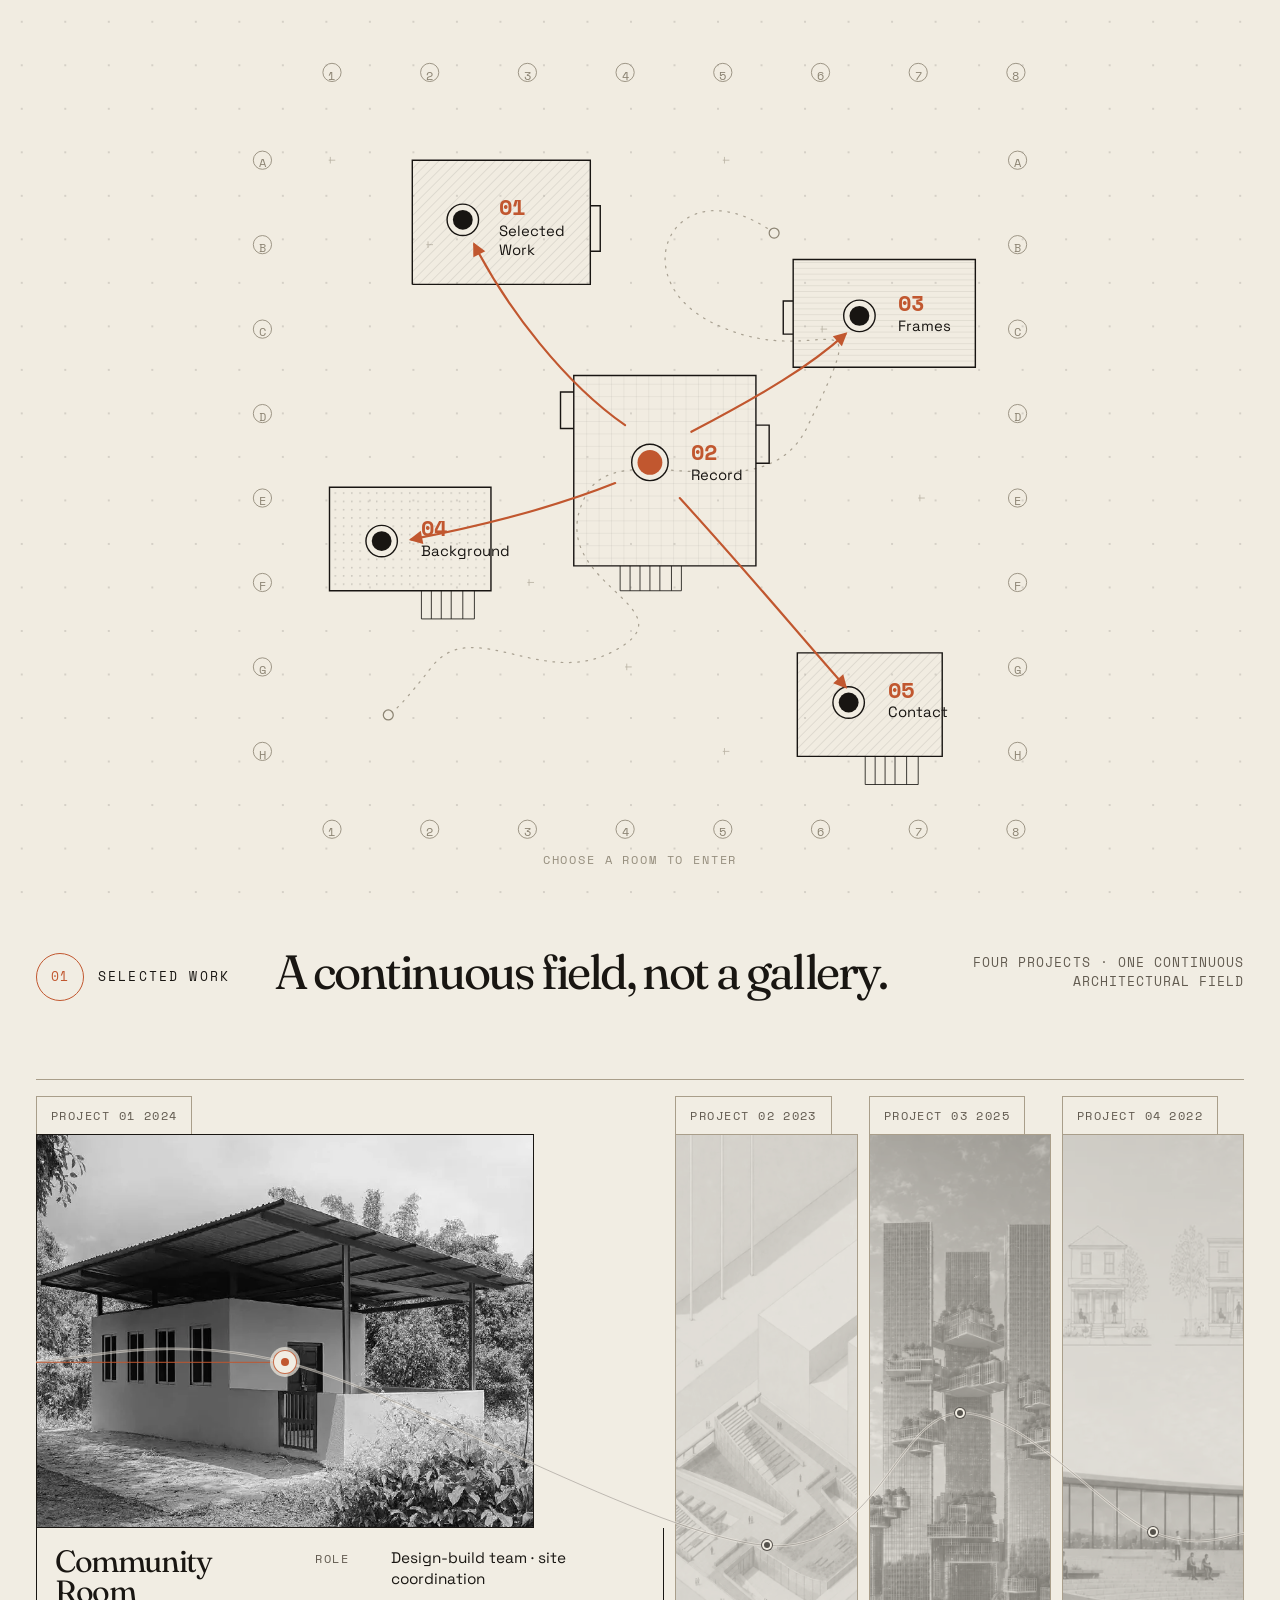
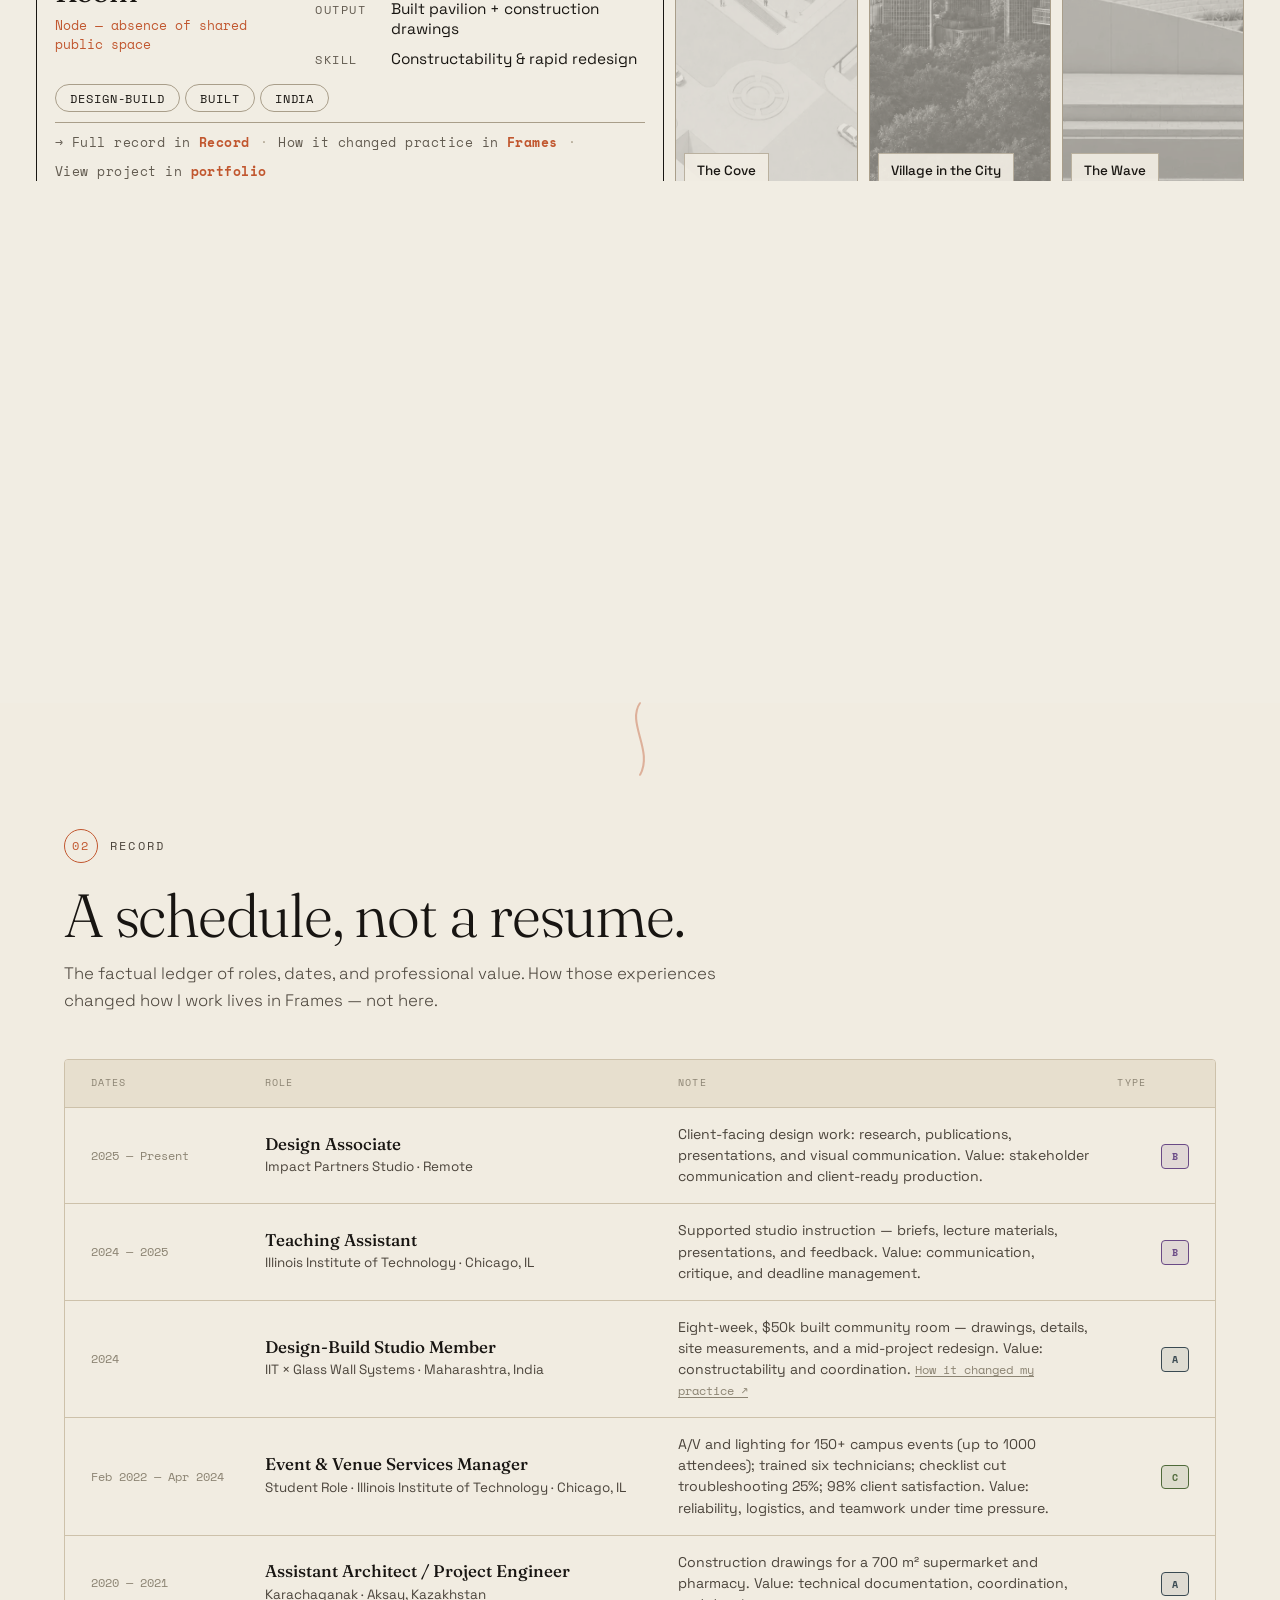
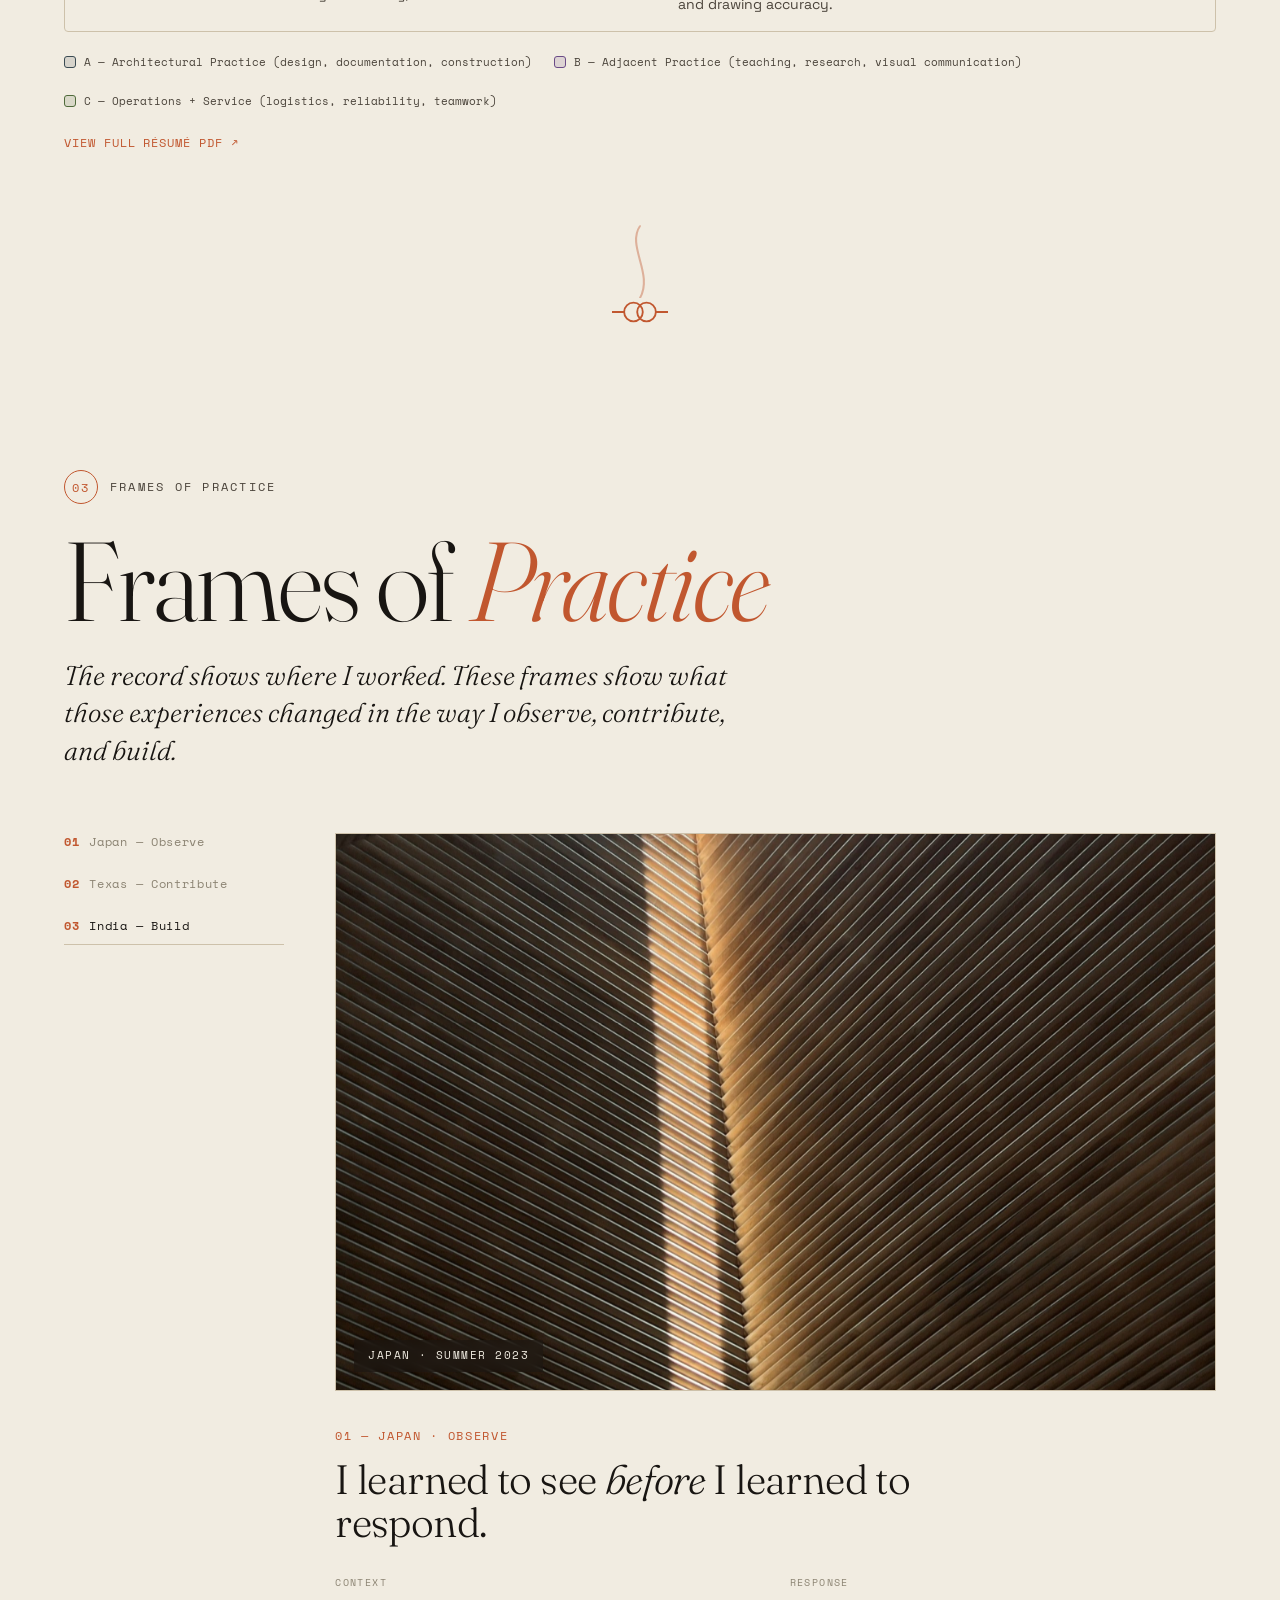
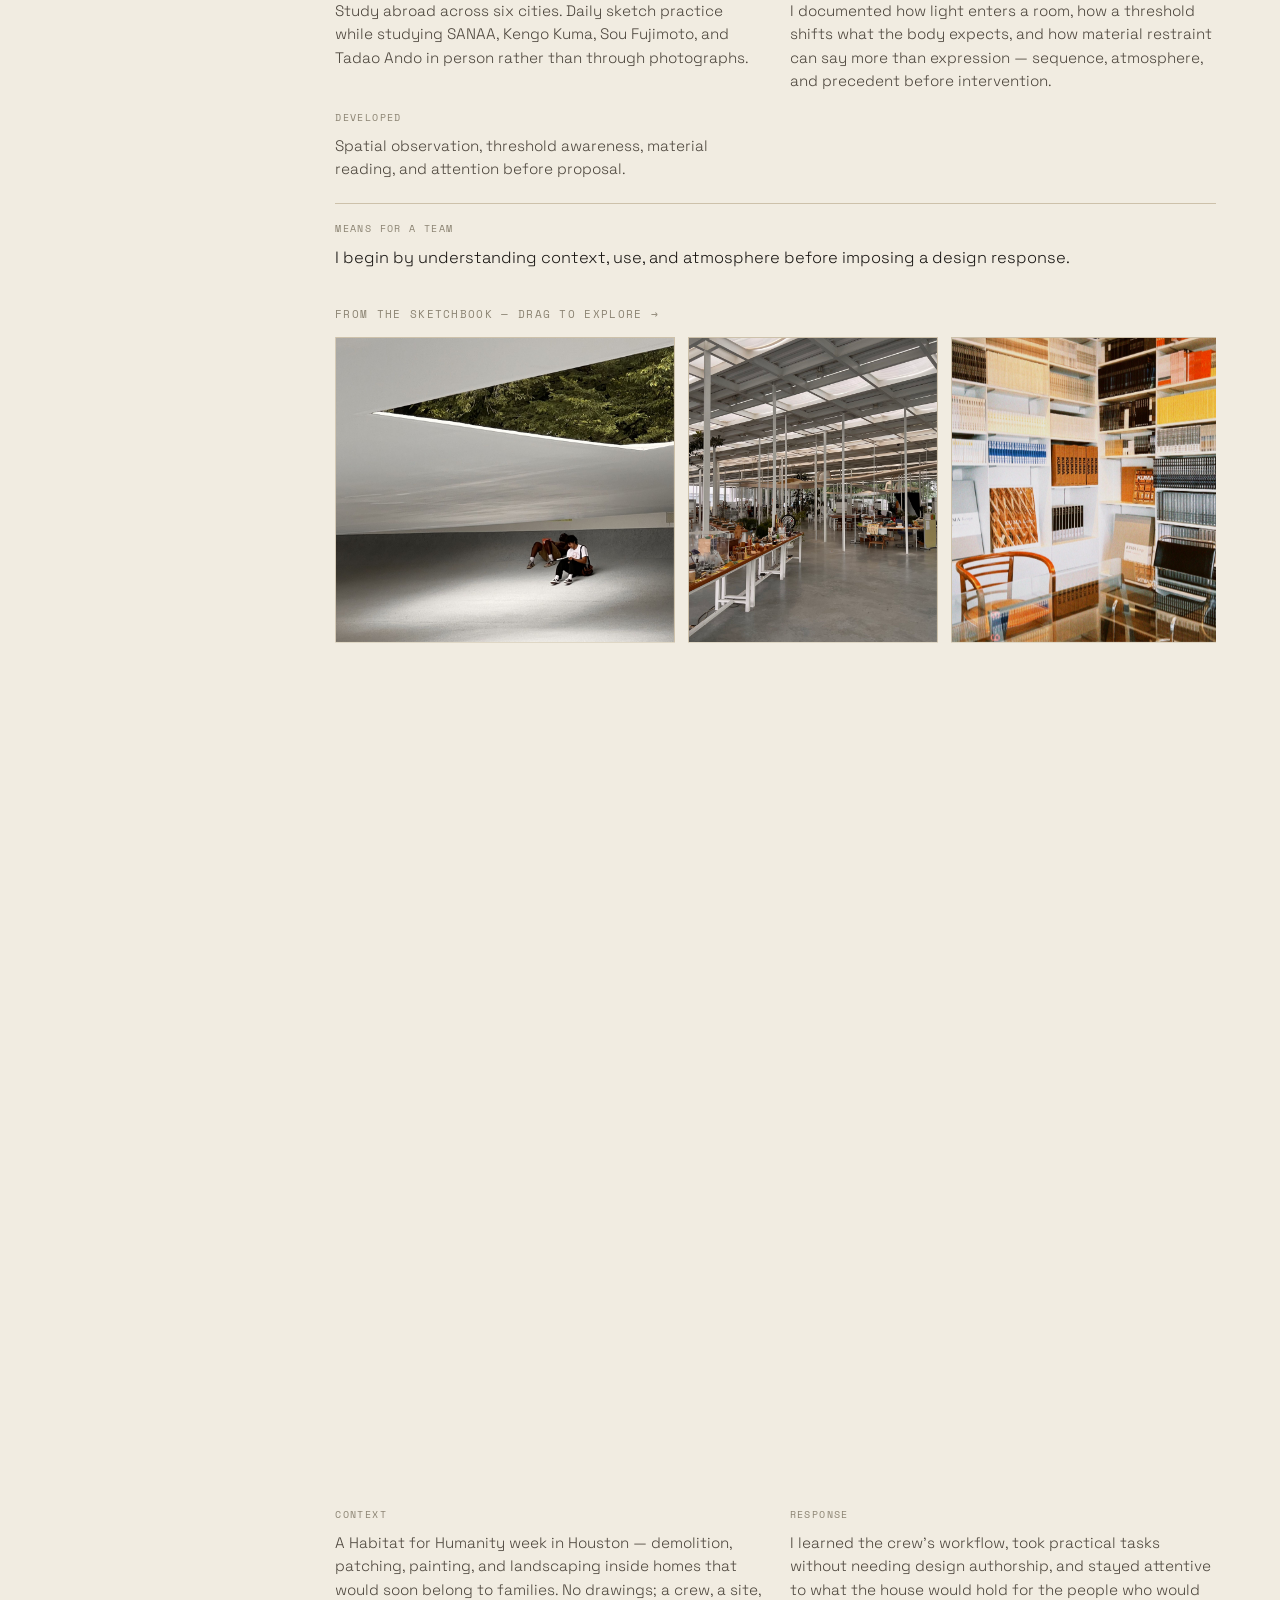
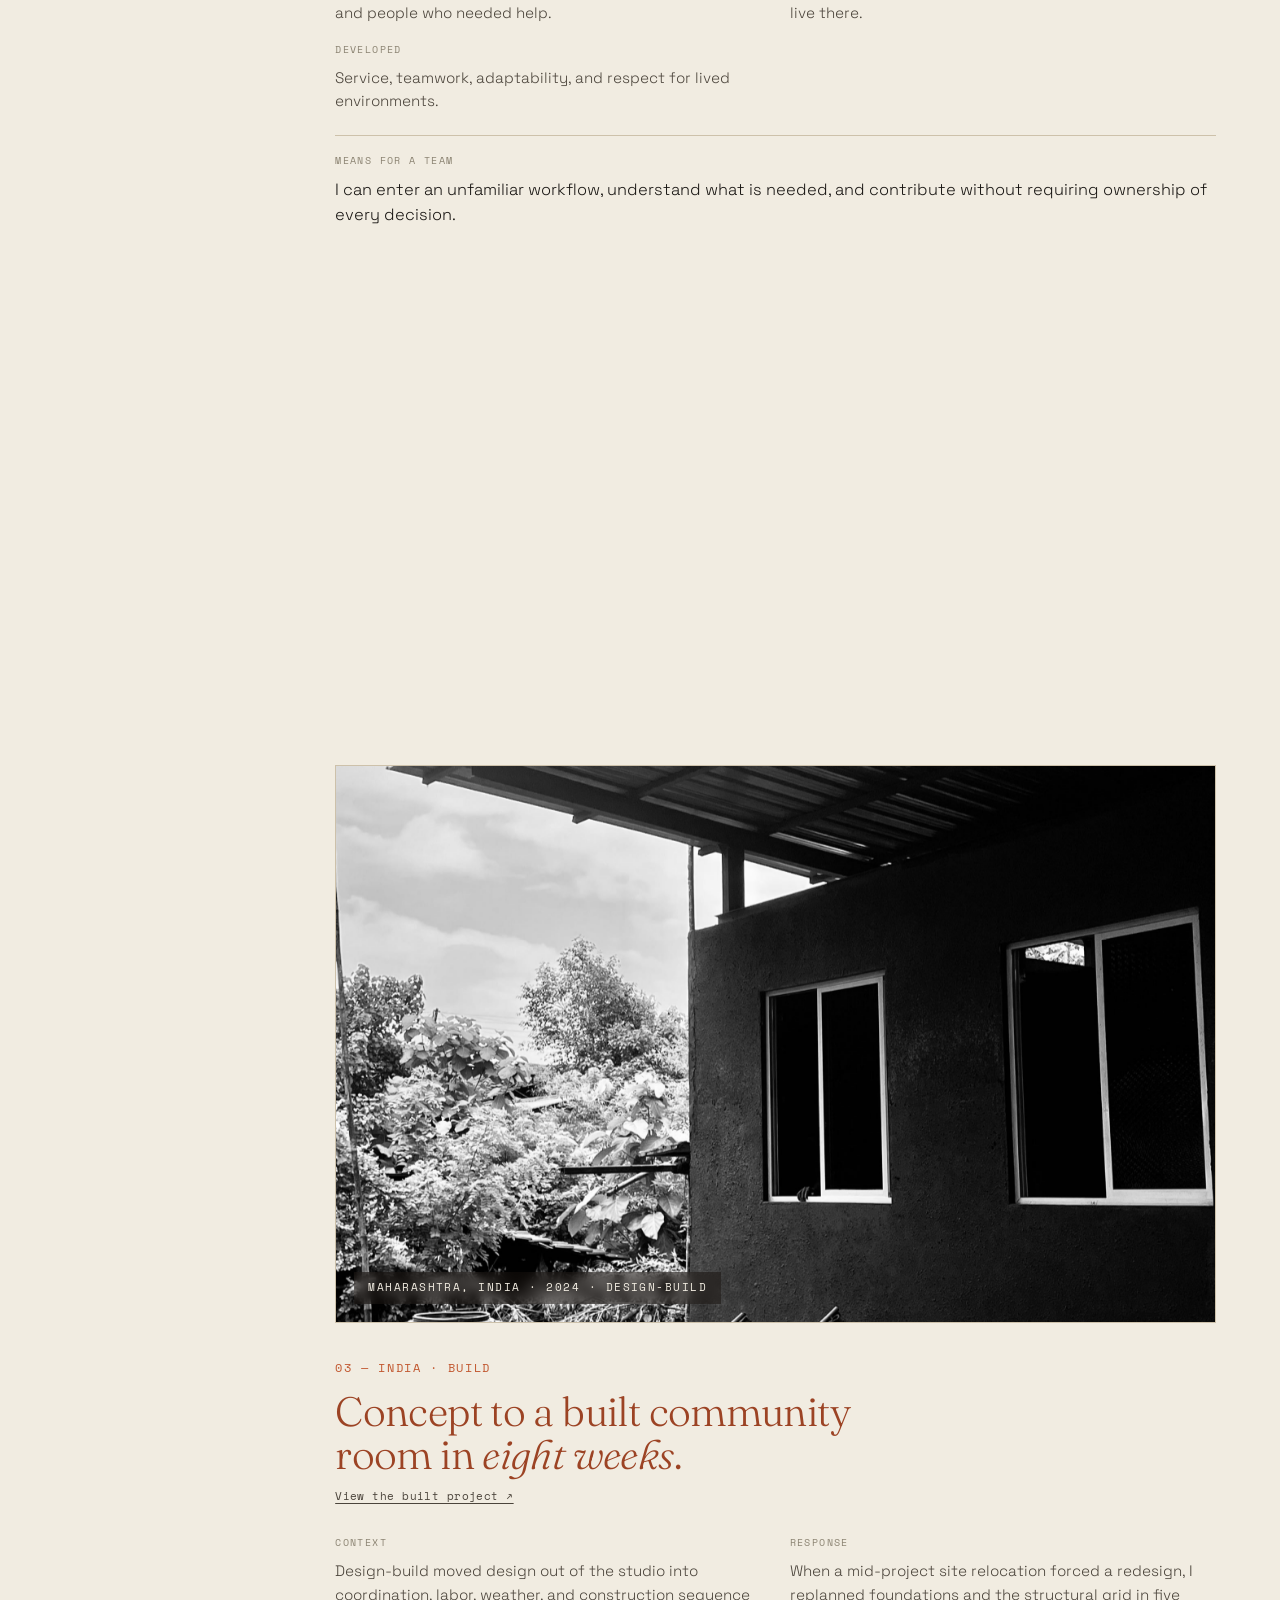
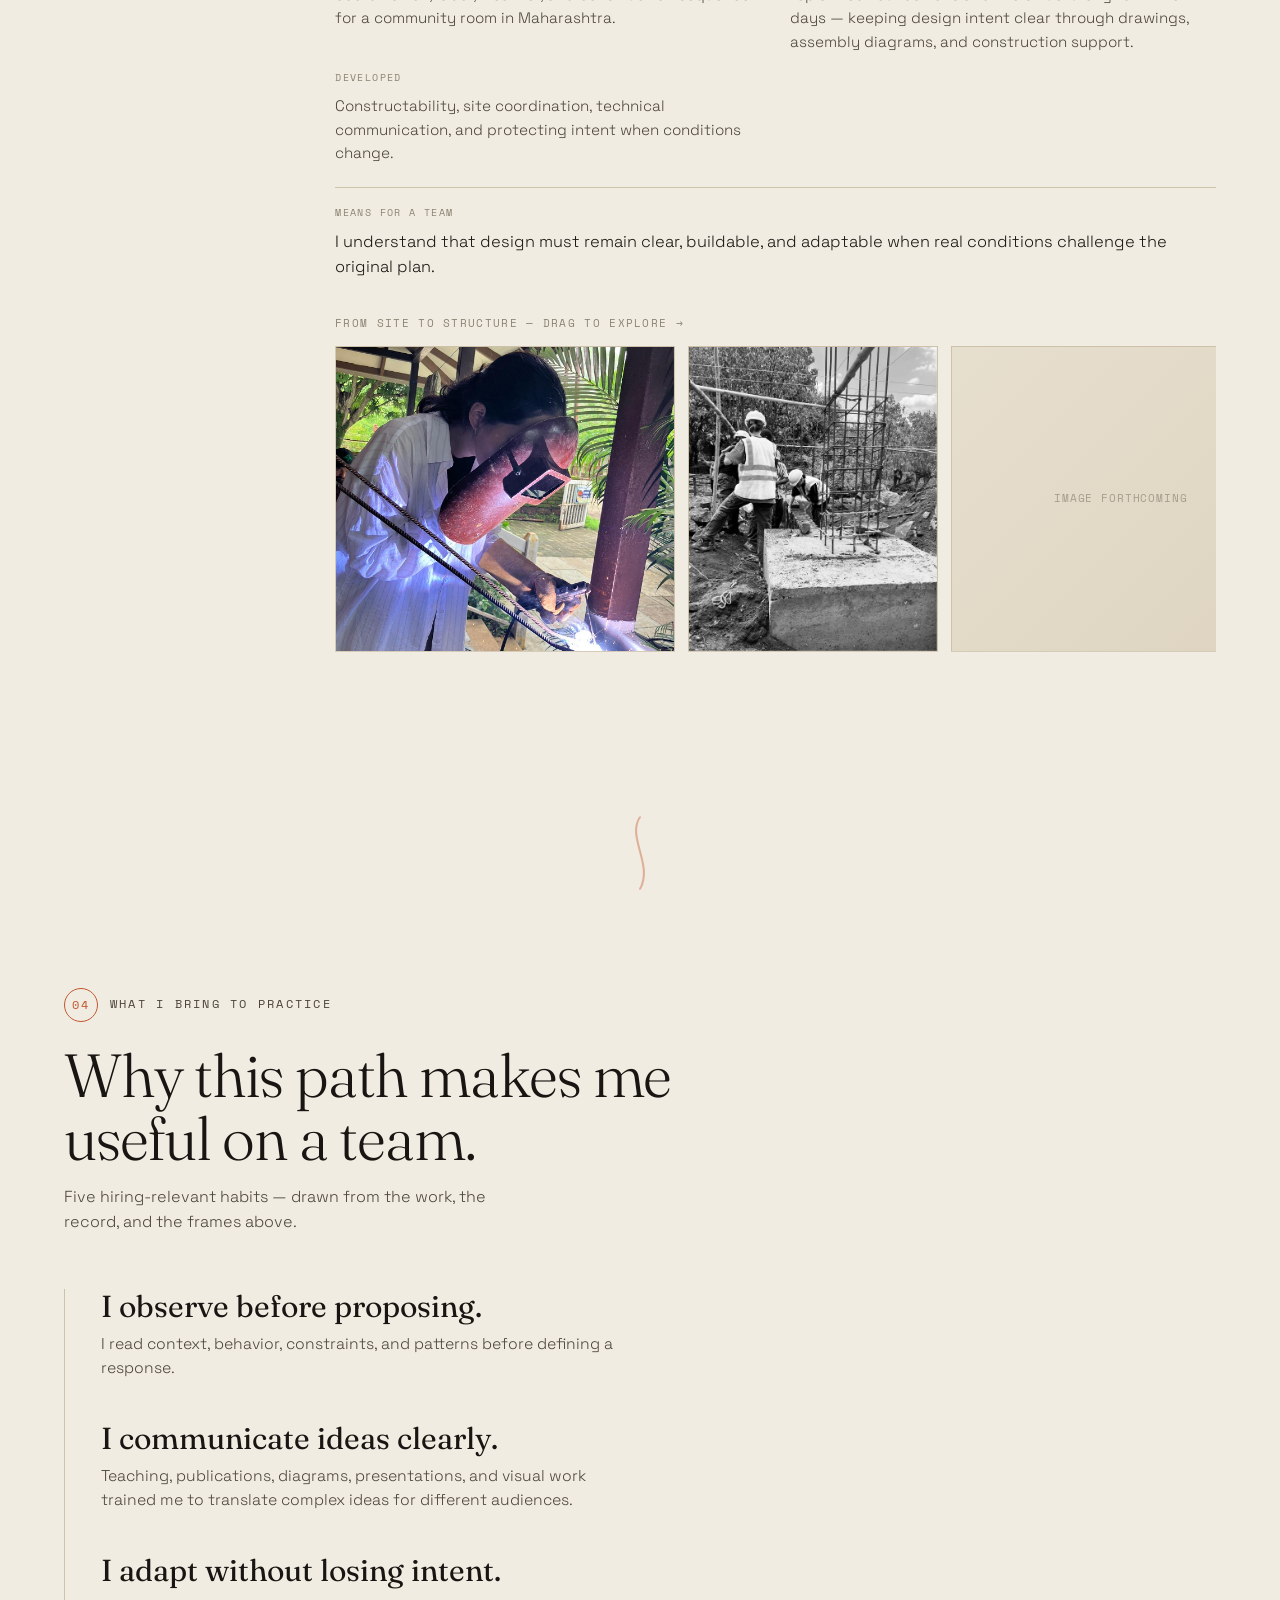
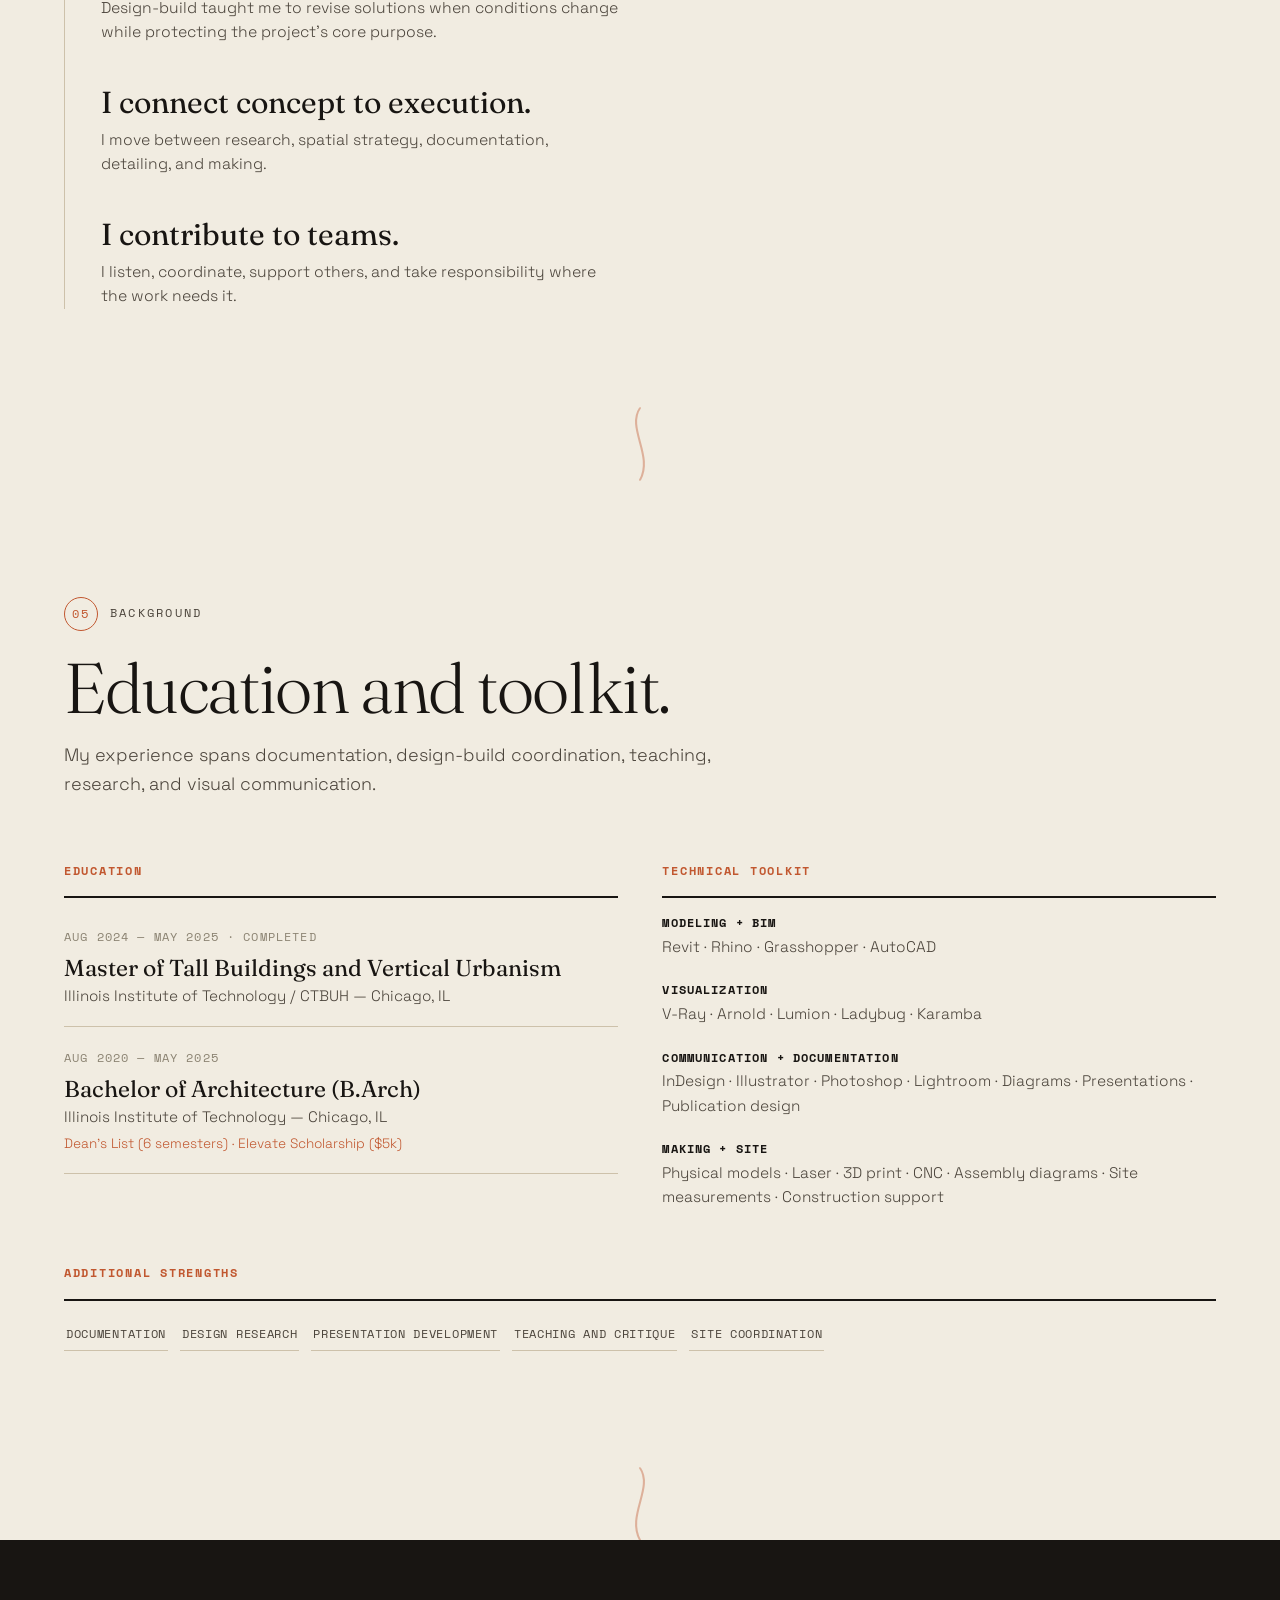
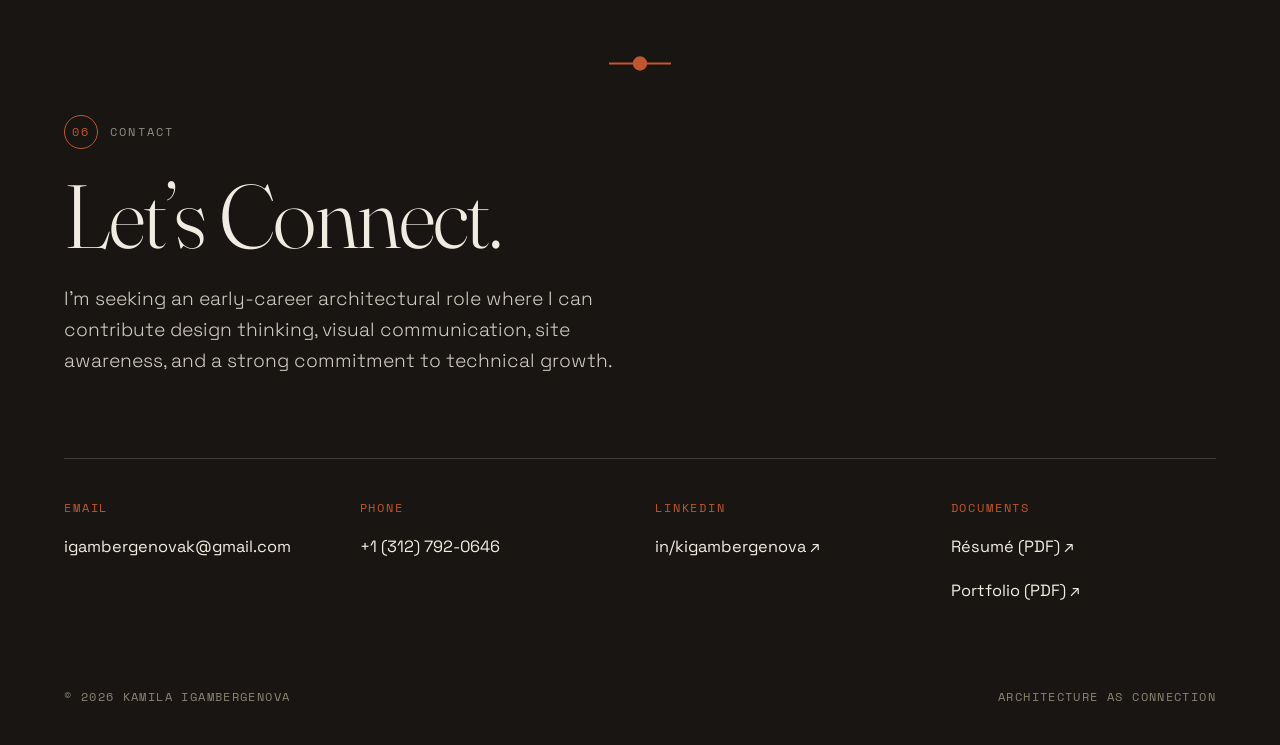
==== index.html @ c5ffc9c3 "selected works redesign" ====
<!DOCTYPE html>
<html lang="en">
<head>
  <meta charset="UTF-8" />
  <meta name="viewport" content="width=device-width, initial-scale=1.0" />
  <title>Kamila Igambergenova — Architecture as Connection</title>
  <meta name="description" content="Architectural designer Kamila Igambergenova — connecting spatial thinking with real-world experience. Seeking early-career Architectural Designer opportunities." />
  <link rel="preconnect" href="https://fonts.googleapis.com" />
  <link rel="preconnect" href="https://fonts.gstatic.com" crossorigin />
  <link href="https://fonts.googleapis.com/css2?family=Fraunces:ital,opsz,wght@0,9..144,300..900;1,9..144,300..700&family=Space+Grotesk:wght@300..700&family=Space+Mono:ital,wght@0,400;0,700;1,400&display=swap" rel="stylesheet" />
  <link rel="stylesheet" href="css/style.css?v=20260719b" />
  <link rel="stylesheet" href="css/selected-work.css?v=20260719b" />
  <noscript><style>.opener{display:none!important}body{overflow:auto!important}</style></noscript>
  <link rel="icon" href="data:image/svg+xml,%3Csvg xmlns='http://www.w3.org/2000/svg' viewBox='0 0 100 100'%3E%3Crect width='100' height='100' fill='%23f1ece1'/%3E%3Cpath d='M20 70 Q50 10 80 70' stroke='%23c1572f' stroke-width='6' fill='none' stroke-linecap='round'/%3E%3C/svg%3E" />
</head>
<body data-page="about">

  <div class="grain" aria-hidden="true"></div>

  <!-- ============================================================
       FULL-PAGE OPENER  (the key-plan navigation as the entry;
       on choosing a point of entry the grid unravels and the
       threads transfer down the page as inter-section seams)
       ============================================================ -->
  <div class="opener" id="opener" role="dialog" aria-label="Key plan — choose a room to enter">
    <div class="keyplan opener__plan" id="openerPlan">
      <svg class="keyplan__svg" viewBox="0 0 1000 1000" role="img" aria-label="Architectural key plan of five sections" preserveAspectRatio="xMidYMid meet">
        <defs>
          <pattern id="hatchDiag" width="8" height="8" patternUnits="userSpaceOnUse" patternTransform="rotate(45)"><line x1="0" y1="0" x2="0" y2="8" stroke="rgba(24,21,18,0.20)" stroke-width="1"/></pattern>
          <pattern id="hatchHoriz" width="7" height="7" patternUnits="userSpaceOnUse"><line x1="0" y1="0" x2="7" y2="0" stroke="rgba(24,21,18,0.16)" stroke-width="1"/></pattern>
          <pattern id="hatchGrid" width="15" height="15" patternUnits="userSpaceOnUse"><path d="M15 0 H0 V15" fill="none" stroke="rgba(24,21,18,0.15)" stroke-width="0.8"/></pattern>
          <pattern id="hatchDot" width="10" height="10" patternUnits="userSpaceOnUse"><circle cx="2" cy="2" r="1" fill="rgba(24,21,18,0.22)"/></pattern>
          <marker id="arrowClay" viewBox="0 0 12 12" refX="9" refY="6" markerWidth="7.5" markerHeight="7.5" orient="auto"><path d="M1,1 L11,6 L1,11 z" fill="#c1572f"/></marker>
        </defs>

        <!-- grid titleblock: columns 1–8, rows A–H -->
        <g class="plan-ref">
          <g class="plan-ref__col"><circle cx="128" cy="44" r="11"/><text x="128" y="49">1</text><circle cx="246" cy="44" r="11"/><text x="246" y="49">2</text><circle cx="364" cy="44" r="11"/><text x="364" y="49">3</text><circle cx="482" cy="44" r="11"/><text x="482" y="49">4</text><circle cx="600" cy="44" r="11"/><text x="600" y="49">5</text><circle cx="718" cy="44" r="11"/><text x="718" y="49">6</text><circle cx="836" cy="44" r="11"/><text x="836" y="49">7</text><circle cx="954" cy="44" r="11"/><text x="954" y="49">8</text></g>
          <g class="plan-ref__col"><circle cx="128" cy="958" r="11"/><text x="128" y="963">1</text><circle cx="246" cy="958" r="11"/><text x="246" y="963">2</text><circle cx="364" cy="958" r="11"/><text x="364" y="963">3</text><circle cx="482" cy="958" r="11"/><text x="482" y="963">4</text><circle cx="600" cy="958" r="11"/><text x="600" y="963">5</text><circle cx="718" cy="958" r="11"/><text x="718" y="963">6</text><circle cx="836" cy="958" r="11"/><text x="836" y="963">7</text><circle cx="954" cy="958" r="11"/><text x="954" y="963">8</text></g>
          <g class="plan-ref__row"><circle cx="44" cy="150" r="11"/><text x="44" y="155">A</text><circle cx="44" cy="252" r="11"/><text x="44" y="257">B</text><circle cx="44" cy="354" r="11"/><text x="44" y="359">C</text><circle cx="44" cy="456" r="11"/><text x="44" y="461">D</text><circle cx="44" cy="558" r="11"/><text x="44" y="563">E</text><circle cx="44" cy="660" r="11"/><text x="44" y="665">F</text><circle cx="44" cy="762" r="11"/><text x="44" y="767">G</text><circle cx="44" cy="864" r="11"/><text x="44" y="869">H</text></g>
          <g class="plan-ref__row"><circle cx="956" cy="150" r="11"/><text x="956" y="155">A</text><circle cx="956" cy="252" r="11"/><text x="956" y="257">B</text><circle cx="956" cy="354" r="11"/><text x="956" y="359">C</text><circle cx="956" cy="456" r="11"/><text x="956" y="461">D</text><circle cx="956" cy="558" r="11"/><text x="956" y="563">E</text><circle cx="956" cy="660" r="11"/><text x="956" y="665">F</text><circle cx="956" cy="762" r="11"/><text x="956" y="767">G</text><circle cx="956" cy="864" r="11"/><text x="956" y="869">H</text></g>
          <g class="plan-tick"><path d="M124,150 h8 M126,146 v8 M242,252 h8 M244,248 v8 M600,150 h8 M602,146 v8 M718,354 h8 M720,350 v8 M364,660 h8 M366,656 v8 M482,762 h8 M484,758 v8 M836,558 h8 M838,554 v8 M600,864 h8 M602,860 v8"/></g>
        </g>

        <!-- loose thread wandering across the plan, with two free ends -->
        <path class="opener__loose" d="M662,238 C540,150 470,300 600,352 C720,404 786,300 704,468 C650,590 470,470 432,560 C384,662 566,690 470,742 C384,790 300,700 250,760 C214,806 205,814 196,820"/>
        <circle class="loose-end" cx="662" cy="238" r="6"/>
        <circle class="loose-end" cx="196" cy="820" r="6"/>

        <!-- ROOM 01 — Selected Work -->
        <g class="knode room" data-section="selected-work" tabindex="0" role="link" aria-label="Enter at Selected Work">
          <rect x="225" y="150" width="215" height="150" fill="url(#hatchDiag)"/>
          <path class="plan-wall" d="M225,300 V150 H440 V300 H225 M440,205 h12 v55 h-12"/>
          <circle class="node-hit" cx="286" cy="222" r="34" fill="transparent"/>
          <circle class="node-ring" cx="286" cy="222" r="19"/>
          <circle class="node-dot" cx="286" cy="222" r="12"/>
          <text class="plan-num" x="330" y="216">01</text>
          <text class="plan-label" x="330" y="242">Selected</text>
          <text class="plan-label" x="330" y="264">Work</text>
        </g>

        <!-- ROOM 02 — Record (centre / focal) -->
        <g class="knode room room--focus" data-section="record" tabindex="0" role="link" aria-label="Enter at Record">
          <rect x="420" y="410" width="220" height="230" fill="url(#hatchGrid)"/>
          <path class="plan-wall" d="M420,410 h220 v230 h-220 z M420,430 h-16 v44 h16 M640,470 h16 v46 h-16"/>
          <g class="plan-stair"><path d="M476,640 v30 h74 v-30 M488,640 v30 M500,640 v30 M512,640 v30 M524,640 v30 M538,640 v30"/></g>
          <circle class="node-hit" cx="512" cy="515" r="40" fill="transparent"/>
          <circle class="node-ring" cx="512" cy="515" r="22"/>
          <circle class="node-dot node-dot--focus" cx="512" cy="515" r="15"/>
          <text class="plan-num" x="562" y="512">02</text>
          <text class="plan-label" x="562" y="536">Record</text>
        </g>

        <!-- ROOM 03 — Frames of Practice -->
        <g class="knode room" data-section="frames-of-practice" tabindex="0" role="link" aria-label="Enter at Frames of Practice">
          <rect x="685" y="270" width="220" height="130" fill="url(#hatchHoriz)"/>
          <path class="plan-wall" d="M685,270 h220 v130 h-220 z M685,320 h-12 v40 h12"/>
          <circle class="node-hit" cx="765" cy="338" r="34" fill="transparent"/>
          <circle class="node-ring" cx="765" cy="338" r="19"/>
          <circle class="node-dot" cx="765" cy="338" r="12"/>
          <text class="plan-num" x="812" y="332">03</text>
          <text class="plan-label" x="812" y="356">Frames</text>
        </g>

        <!-- ROOM 04 — Background -->
        <g class="knode room" data-section="background" tabindex="0" role="link" aria-label="Enter at Background">
          <rect x="125" y="545" width="195" height="125" fill="url(#hatchDot)"/>
          <path class="plan-wall" d="M125,545 h195 v125 h-195 z"/>
          <g class="plan-stair"><path d="M236,670 v34 h64 v-34 M248,670 v34 M260,670 v34 M272,670 v34 M286,670 v34"/></g>
          <circle class="node-hit" cx="188" cy="610" r="34" fill="transparent"/>
          <circle class="node-ring" cx="188" cy="610" r="19"/>
          <circle class="node-dot" cx="188" cy="610" r="12"/>
          <text class="plan-num" x="236" y="604">04</text>
          <text class="plan-label" x="236" y="628">Background</text>
        </g>

        <!-- ROOM 05 — Contact -->
        <g class="knode room" data-section="contact" tabindex="0" role="link" aria-label="Enter at Contact">
          <rect x="690" y="745" width="175" height="125" fill="url(#hatchDiag)"/>
          <path class="plan-wall" d="M690,745 h175 v125 h-175 z"/>
          <g class="plan-stair"><path d="M772,870 v34 h64 v-34 M784,870 v34 M796,870 v34 M808,870 v34 M822,870 v34"/></g>
          <circle class="node-hit" cx="752" cy="805" r="34" fill="transparent"/>
          <circle class="node-ring" cx="752" cy="805" r="19"/>
          <circle class="node-dot" cx="752" cy="805" r="12"/>
          <text class="plan-num" x="800" y="799">05</text>
          <text class="plan-label" x="800" y="823">Contact</text>
        </g>

        <!-- orange threads: from Record out to each room -->
        <path class="connector conn-work"       pathLength="1" fill="none" stroke-width="2.6" marker-end="url(#arrowClay)" d="M482,470 C410,420 340,330 300,252"/>
        <path class="connector conn-practice"   pathLength="1" fill="none" stroke-width="2.6" marker-end="url(#arrowClay)" d="M562,478 C650,432 706,398 748,360"/>
        <path class="connector conn-background"  pathLength="1" fill="none" stroke-width="2.6" marker-end="url(#arrowClay)" d="M470,540 C380,576 286,596 224,608"/>
        <path class="connector conn-contact"     pathLength="1" fill="none" stroke-width="2.6" marker-end="url(#arrowClay)" d="M548,558 C632,650 700,732 748,786"/>
      </svg>
    </div>
    <p class="opener__cue" id="openerCue" aria-hidden="true">Choose a room to enter</p>
    <div class="opener__fill" id="openerFill" aria-hidden="true"></div>
  </div>

  <!-- NAV -->
  <header class="nav" id="nav">
    <a class="nav__brand" href="index.html">
      <span class="nav__mono">KI</span>
      <span class="nav__name">Kamila Igambergenova</span>
    </a>
    <nav class="nav__links" aria-label="Primary">
      <a href="#selected-work">Selected Work</a>
      <a href="#record">Record</a>
      <a href="#frames-of-practice">Frames of Practice</a>
      <a href="#background">Background</a>
      <a href="#contact">Contact</a>
      <a href="assets/Resume_Kamila_Igambergenova.pdf" target="_blank" rel="noopener" class="nav__cv">Résumé ↗</a>
    </nav>
    <button class="nav__menu" id="navMenu" aria-label="Open menu"><span></span><span></span></button>
  </header>
  <div class="scroll-thread"><span id="scrollThread"></span></div>

  <a class="page-portfolio" href="work.html">Full portfolio ↗</a>

  <!-- ============================================================
       01 — HERO  (key-plan entry nav; unravels to a corner marker)
       ============================================================ -->
  <header class="hero" id="top">
    <div class="hero__intro">
      <p class="hero__eyebrow">Kamila Igambergenova · Architectural Designer</p>
      <h1 class="hero__title">
        <span class="line">Architectural designer connecting</span>
        <span class="line">spatial thinking with <span class="accent">real-world experience</span><svg class="knot knot--title" viewBox="0 0 60 30" aria-hidden="true"><circle cx="23" cy="15" r="10"/><circle cx="37" cy="15" r="10"/><line x1="0" y1="15" x2="13" y2="15"/><line x1="47" y1="15" x2="60" y2="15"/></svg></span>
      </h1>
      <div class="hero__rule"></div>
      <p class="hero__lede">
        My work is shaped by architectural design, design-build construction, research, teaching, documentation, and visual communication. Across these settings, I learned to observe carefully, communicate clearly, and adapt design ideas to people, constraints, and real conditions.
      </p>
      <p class="hero__seeking">Seeking early-career Architectural Designer and Junior Designer opportunities.</p>
      <div class="hero__ctas">
        <a class="hero__enter" href="#selected-work"><span class="cross">+</span> View Selected Work</a>
        <a class="hero__enter hero__enter--ghost" href="assets/Resume_Kamila_Igambergenova.pdf" target="_blank" rel="noopener">Résumé PDF ↗</a>
      </div>
    </div>

    <div class="hero__foot">
      <span class="hero__scrollcue">Scroll to explore ↓</span>
      <span>Chicago · 41.88° N, 87.63° W</span>
    </div>
  </header>

  <!-- docked key-plan: the thread's corner marker / persistent nav -->
  <nav class="kp-dock" id="kpDock" aria-label="Section map">
    <svg class="kp-dock__svg" viewBox="0 0 200 170" role="img" aria-label="Section map">
      <path class="connector" pathLength="1" stroke-width="2.4" d="M52,46 C52,68 80,72 94,82"/>
      <path class="connector" pathLength="1" stroke-width="1" d="M160,44 C160,64 120,74 106,82"/>
      <path class="connector" pathLength="1" stroke-width="1.4" d="M46,128 C46,108 80,100 94,90"/>
      <path class="connector" pathLength="1" stroke-width="1.4" d="M158,128 C158,108 120,100 106,90"/>
      <g class="kp-node" data-section="selected-work"><path class="kp-tangle" d="M46,38 c4,-5 10,5 6,8 c-4,3 -8,-1 -6,-4" pathLength="1"/><circle class="kp-dot" cx="52" cy="42" r="4.5"/><text class="kp-name" x="52" y="28" text-anchor="middle">Work</text></g>
      <g class="kp-node" data-section="record"><path class="kp-tangle" d="M154,36 c4,-5 10,5 6,8 c-4,3 -8,-1 -6,-4" pathLength="1"/><circle class="kp-dot" cx="160" cy="40" r="4"/><text class="kp-name" x="160" y="26" text-anchor="middle">Record</text></g>
      <g class="kp-node kp-node--main" data-section="frames-of-practice"><path class="kp-tangle" d="M92,82 c6,-7 16,7 8,12 c-6,4 -12,-2 -8,-6" pathLength="1"/><circle class="kp-dot" cx="100" cy="86" r="7"/><text class="kp-name" x="100" y="108" text-anchor="middle">Frames</text></g>
      <g class="kp-node" data-section="background"><path class="kp-tangle" d="M40,128 c4,-5 10,5 6,8 c-4,3 -8,-1 -6,-4" pathLength="1"/><circle class="kp-dot" cx="46" cy="132" r="4"/><text class="kp-name" x="46" y="152" text-anchor="middle">Background</text></g>
      <g class="kp-node" data-section="contact"><path class="kp-tangle" d="M152,128 c4,-5 10,5 6,8 c-4,3 -8,-1 -6,-4" pathLength="1"/><circle class="kp-dot" cx="158" cy="132" r="4"/><text class="kp-name" x="158" y="152" text-anchor="middle">Contact</text></g>
    </svg>
    <span class="kp-dock__tag">Key plan</span>
  </nav>

  <!-- ============================================================
       02 — SELECTED WORK  (continuous field)
       ============================================================ -->
  <section class="work-story" id="selected-work">
    <div class="story-stage">
      <header class="story-header page-shell">
        <div class="section-marker">
          <span class="section-marker__number">01</span>
          <span>Selected work</span>
        </div>
        <div class="story-heading">
          <h2>A continuous field, not a gallery.</h2>
          <p>Four projects · one continuous architectural field</p>
        </div>
      </header>

      <div class="field-shell page-shell">
        <nav class="mobile-stations" id="mobile-stations" aria-label="Select a project"></nav>

        <div class="project-field" id="project-field">
          <svg
            class="thread-drawing"
            id="thread-drawing"
            preserveAspectRatio="none"
            aria-hidden="true"
          >
            <path class="thread-halo" id="thread-halo"></path>
            <path class="thread-line" id="thread-line"></path>
            <path class="thread-active" id="thread-active"></path>
          </svg>
        </div>
      </div>
    </div>
  </section>

  <div class="seam" aria-hidden="true"><svg class="seam__svg" viewBox="0 0 40 100" preserveAspectRatio="none"><path class="seam__path" d="M20,0 C7,28 33,66 20,100" pathLength="1"/></svg></div>

  <!-- ============================================================
       03 — RECORD  (factual professional ledger — schedule layout)
       ============================================================ -->
  <section class="record" id="record">
    <div class="record__head reveal">
      <p class="record__kicker"><span>02</span> Record</p>
      <h2 class="record__title">A schedule, not a resume.</h2>
      <p class="record__lede">The factual ledger of roles, dates, and professional value. How those experiences changed how I work lives in Frames — not here.</p>
    </div>

    <div class="schedule reveal">
      <div class="sched-head" aria-hidden="true"><span>Dates</span><span>Role</span><span>Note</span><span>Type</span></div>

      <div class="sched-row">
        <div class="sched-row__dates">2025 — Present</div>
        <div class="sched-row__role"><b>Design Associate</b><span>Impact Partners Studio · Remote</span></div>
        <div class="sched-row__note">Client-facing design work: research, publications, presentations, and visual communication. Value: stakeholder communication and client-ready production.</div>
        <div class="sched-row__type"><span class="rtag rtag--b">B</span></div>
      </div>

      <div class="sched-row">
        <div class="sched-row__dates">2024 — 2025</div>
        <div class="sched-row__role"><b>Teaching Assistant</b><span>Illinois Institute of Technology · Chicago, IL</span></div>
        <div class="sched-row__note">Supported studio instruction — briefs, lecture materials, presentations, and feedback. Value: communication, critique, and deadline management.</div>
        <div class="sched-row__type"><span class="rtag rtag--b">B</span></div>
      </div>

      <div class="sched-row" id="record-india">
        <div class="sched-row__dates">2024</div>
        <div class="sched-row__role"><b>Design-Build Studio Member</b><span>IIT × Glass Wall Systems · Maharashtra, India</span></div>
        <div class="sched-row__note">Eight-week, $50k built community room — drawings, details, site measurements, and a mid-project redesign. Value: constructability and coordination. <a class="sched-xref" href="#frame-india">How it changed my practice ↗</a></div>
        <div class="sched-row__type"><span class="rtag rtag--a">A</span></div>
      </div>

      <div class="sched-row">
        <div class="sched-row__dates">Feb 2022 — Apr 2024</div>
        <div class="sched-row__role"><b>Event &amp; Venue Services Manager</b><span>Student Role · Illinois Institute of Technology · Chicago, IL</span></div>
        <div class="sched-row__note">A/V and lighting for 150+ campus events (up to 1000 attendees); trained six technicians; checklist cut troubleshooting 25%; 98% client satisfaction. Value: reliability, logistics, and teamwork under time pressure.</div>
        <div class="sched-row__type"><span class="rtag rtag--c">C</span></div>
      </div>

      <div class="sched-row">
        <div class="sched-row__dates">2020 — 2021</div>
        <div class="sched-row__role"><b>Assistant Architect / Project Engineer</b><span>Karachaganak · Aksay, Kazakhstan</span></div>
        <div class="sched-row__note">Construction drawings for a 700 m² supermarket and pharmacy. Value: technical documentation, coordination, and drawing accuracy.</div>
        <div class="sched-row__type"><span class="rtag rtag--a">A</span></div>
      </div>
    </div>

    <div class="legend reveal">
      <span><span class="legend__sw legend__sw--a"></span>A — Architectural Practice (design, documentation, construction)</span>
      <span><span class="legend__sw legend__sw--b"></span>B — Adjacent Practice (teaching, research, visual communication)</span>
      <span><span class="legend__sw legend__sw--c"></span>C — Operations + Service (logistics, reliability, teamwork)</span>
    </div>
    <p class="record__resume-wrap reveal">
      <a class="record__resume" href="assets/Resume_Kamila_Igambergenova.pdf" target="_blank" rel="noopener">View Full Résumé PDF ↗</a>
    </p>
  </section>

  <div class="seam" aria-hidden="true"><svg class="seam__svg" viewBox="0 0 40 100" preserveAspectRatio="none"><path class="seam__path" d="M20,0 C7,28 33,66 20,100" pathLength="1"/></svg></div>

  <!-- ============================================================
       04 — FRAMES OF PRACTICE
       ============================================================ -->
  <section class="frames" id="frames-of-practice" aria-labelledby="frames-title">
    <svg class="knot knot--section" viewBox="0 0 60 30" aria-hidden="true"><circle cx="23" cy="15" r="10"/><circle cx="37" cy="15" r="10"/><line x1="0" y1="15" x2="13" y2="15"/><line x1="47" y1="15" x2="60" y2="15"/></svg>
    <div class="frames__intro reveal">
      <p class="frames__kicker"><span>03</span> Frames of Practice</p>
      <h2 class="frames__title" id="frames-title">Frames of <em>Practice</em></h2>
      <p class="frames__transition">The record shows where I worked. These frames show what those experiences changed in the way I observe, contribute, and build.</p>
    </div>

    <div class="frames__stage">
      <nav class="frames-index" aria-label="Chapter index">
        <a class="frames-index__item is-active" href="#frame-japan" data-target="frame-japan"><span>01</span> Japan — Observe</a>
        <a class="frames-index__item" href="#frame-texas" data-target="frame-texas"><span>02</span> Texas — Contribute</a>
        <a class="frames-index__item" href="#frame-india" data-target="frame-india"><span>03</span> India — Build</a>
      </nav>

      <div class="scenes">

        <article class="scene" id="frame-japan" data-chapter="01" aria-labelledby="frame-japan-h">
          <figure class="scene__hero frame-img frame-img--hero" data-file="futureassets/japan-hero.jpg">
            <div class="frame-img__scale"><img class="frame-photo" src="futureassets/japan-hero.jpg" alt="A quiet Japanese street — the daily walk that trained my eye for sequence and atmosphere." loading="lazy" width="1200" height="800" /></div>
            <figcaption class="scene__herolabel">Japan · Summer 2023</figcaption>
          </figure>
          <header class="scene__head">
            <p class="scene__eyebrow">01 — Japan · Observe</p>
            <h3 class="scene__h" id="frame-japan-h">I learned to see <em>before</em> I learned to respond.</h3>
          </header>

          <div class="scene__blocks">
            <div class="scene__block">
              <h4>Context</h4>
              <p>Study abroad across six cities. Daily sketch practice while studying SANAA, Kengo Kuma, Sou Fujimoto, and Tadao Ando in person rather than through photographs.</p>
            </div>
            <div class="scene__block">
              <h4>Response</h4>
              <p>I documented how light enters a room, how a threshold shifts what the body expects, and how material restraint can say more than expression — sequence, atmosphere, and precedent before intervention.</p>
            </div>
            <div class="scene__block">
              <h4>Developed</h4>
              <p>Spatial observation, threshold awareness, material reading, and attention before proposal.</p>
            </div>
            <div class="scene__block scene__block--means">
              <h4>Means for a Team</h4>
              <p>I begin by understanding context, use, and atmosphere before imposing a design response.</p>
            </div>
          </div>

          <div class="strip-block">
            <p class="strip__label">From the sketchbook — drag to explore →</p>
            <div class="strip" tabindex="0" aria-label="Stills from Japan">
              <figure class="frame-img" data-file="futureassets/Japan/image1.jpg"><div class="frame-img__scale"><img class="frame-photo" src="futureassets/Japan/image1.jpg" alt="A street sequence in Japan framing the walk from public to private." loading="lazy" width="600" height="800" /></div><figcaption>Street sequence</figcaption></figure>
              <figure class="frame-img strip--tall" data-file="futureassets/Japan/image2.jpg"><div class="frame-img__scale"><img class="frame-photo" src="futureassets/Japan/image2.jpg" alt="A threshold study framing the transition between inside and outside." loading="lazy" width="600" height="900" /></div><figcaption>Threshold study</figcaption></figure>
              <figure class="frame-img" data-file="futureassets/Japan/image3.jpg"><div class="frame-img__scale"><img class="frame-photo" src="futureassets/Japan/image3.jpg" alt="A page from the daily sketchbook kept throughout the trip." loading="lazy" width="600" height="800" /></div><figcaption>Daily sketch</figcaption></figure>
            </div>
          </div>
        </article>

        <div class="scene__connector" aria-hidden="true"></div>

        <article class="scene" id="frame-texas" data-chapter="02" aria-labelledby="frame-texas-h">
          <figure class="scene__hero frame-img frame-img--hero" data-file="futureassets/Texas/image1.jpg">
            <div class="frame-img__scale"><img class="frame-photo" src="futureassets/Texas/image1.jpg" alt="A Habitat for Humanity build day in Texas, volunteers working on a home." loading="lazy" width="1200" height="800" /></div>
            <figcaption class="scene__herolabel">Houston, TX · Spring 2023 · Habitat for Humanity</figcaption>
          </figure>
          <header class="scene__head">
            <p class="scene__eyebrow">02 — Texas · Contribute</p>
            <h3 class="scene__h" id="frame-texas-h">Architecture begins with <em>listening</em>.</h3>
          </header>

          <div class="scene__blocks">
            <div class="scene__block">
              <h4>Context</h4>
              <p>A Habitat for Humanity week in Houston — demolition, patching, painting, and landscaping inside homes that would soon belong to families. No drawings; a crew, a site, and people who needed help.</p>
            </div>
            <div class="scene__block">
              <h4>Response</h4>
              <p>I learned the crew’s workflow, took practical tasks without needing design authorship, and stayed attentive to what the house would hold for the people who would live there.</p>
            </div>
            <div class="scene__block">
              <h4>Developed</h4>
              <p>Service, teamwork, adaptability, and respect for lived environments.</p>
            </div>
            <div class="scene__block scene__block--means">
              <h4>Means for a Team</h4>
              <p>I can enter an unfamiliar workflow, understand what is needed, and contribute without requiring ownership of every decision.</p>
            </div>
          </div>

          <div class="strip-block">
            <p class="strip__label">On site — drag to explore →</p>
            <div class="strip" tabindex="0" aria-label="Stills from Texas">
              <figure class="frame-img" data-file="futureassets/Texas/image2.jpg"><div class="frame-img__scale"><img class="frame-photo" src="futureassets/Texas/image2.jpg" alt="Demolition and retrofit of an existing home in progress." loading="lazy" width="600" height="800" /></div><figcaption>Demolition &amp; retrofit</figcaption></figure>
              <figure class="frame-img strip--tall" data-file="futureassets/Texas/image3.jpg"><div class="frame-img__scale"><img class="frame-photo" src="futureassets/Texas/image3.jpg" alt="Interior improvements underway inside the home." loading="lazy" width="600" height="900" /></div><figcaption>Interior improvements</figcaption></figure>
              <figure class="frame-img" data-file="futureassets/Texas/image4.jpg"><div class="frame-img__scale"><img class="frame-photo" src="futureassets/Texas/image4.jpg" alt="Volunteers working together on site." loading="lazy" width="600" height="800" /></div><figcaption>Teamwork on site</figcaption></figure>
            </div>
          </div>
        </article>

        <div class="scene__connector" aria-hidden="true"></div>

        <article class="scene scene--feature" id="frame-india" data-chapter="03" aria-labelledby="frame-india-h">
          <figure class="scene__hero frame-img frame-img--hero" data-file="futureassets/India/image6.jpg">
            <div class="frame-img__scale"><img class="frame-photo" src="futureassets/India/image6.jpg" alt="The completed community build at the village edge in Maharashtra, India." loading="lazy" width="1200" height="800" /></div>
            <figcaption class="scene__herolabel">Maharashtra, India · 2024 · Design-Build</figcaption>
          </figure>
          <header class="scene__head">
            <p class="scene__eyebrow">03 — India · Build</p>
            <h3 class="scene__h" id="frame-india-h">Concept to a built community room in <em>eight weeks</em>.</h3>
            <p class="work-xref scene__xref"><a href="work.html#community-room">View the built project ↗</a></p>
          </header>

          <div class="scene__blocks">
            <div class="scene__block">
              <h4>Context</h4>
              <p>Design-build moved design out of the studio into coordination, labor, weather, and construction sequence for a community room in Maharashtra.</p>
            </div>
            <div class="scene__block">
              <h4>Response</h4>
              <p>When a mid-project site relocation forced a redesign, I replanned foundations and the structural grid in five days — keeping design intent clear through drawings, assembly diagrams, and construction support.</p>
            </div>
            <div class="scene__block">
              <h4>Developed</h4>
              <p>Constructability, site coordination, technical communication, and protecting intent when conditions change.</p>
            </div>
            <div class="scene__block scene__block--means">
              <h4>Means for a Team</h4>
              <p>I understand that design must remain clear, buildable, and adaptable when real conditions challenge the original plan.</p>
            </div>
          </div>

          <div class="strip-block">
            <p class="strip__label">From site to structure — drag to explore →</p>
            <div class="strip" tabindex="0" aria-label="Stills from India">
              <figure class="frame-img" data-file="futureassets/India/image1.jpg"><div class="frame-img__scale"><img class="frame-photo" src="futureassets/India/image1.jpg" alt="The original site condition before construction began." loading="lazy" width="600" height="800" /></div><figcaption>Site condition</figcaption></figure>
              <figure class="frame-img strip--tall" data-file="futureassets/India/image11.jpg"><div class="frame-img__scale"><img class="frame-photo" src="futureassets/India/image11.jpg" alt="Adjusting the structural grid to fit the relocated site." loading="lazy" width="600" height="900" /></div><figcaption>Structural grid reset</figcaption></figure>
              <figure class="frame-img" data-file="futureassets/India/image3.jpg"><div class="frame-img__scale"><img class="frame-photo" src="futureassets/India/image3.jpg" alt="Brickwork rising during construction." loading="lazy" width="600" height="800" /></div><figcaption>Brickwork</figcaption></figure>
              <figure class="frame-img strip--wide" data-file="futureassets/India/image5.jpg"><div class="frame-img__scale"><img class="frame-photo" src="futureassets/India/image5.jpg" alt="Construction details being worked out directly on site." loading="lazy" width="900" height="600" /></div><figcaption>Detail on site</figcaption></figure>
              <figure class="frame-img strip--wide" data-file="futureassets/India/image8.jpg"><div class="frame-img__scale"><img class="frame-photo" src="futureassets/India/image8.jpg" alt="The completed community room in use." loading="lazy" width="900" height="600" /></div><figcaption>Completed room</figcaption></figure>
            </div>
          </div>
        </article>

      </div>
    </div>
  </section>

  <div class="seam" aria-hidden="true"><svg class="seam__svg" viewBox="0 0 40 100" preserveAspectRatio="none"><path class="seam__path" d="M20,0 C7,28 33,66 20,100" pathLength="1"/></svg></div>

  <!-- ============================================================
       05 — WHAT I BRING TO PRACTICE
       ============================================================ -->
  <section class="bring" id="what-i-bring">
    <div class="bring__head reveal">
      <p class="bring__kicker"><span>04</span> What I Bring to Practice</p>
      <h2 class="bring__title">Why this path makes me useful on a team.</h2>
      <p class="bring__lede">Five hiring-relevant habits — drawn from the work, the record, and the frames above.</p>
    </div>
    <ol class="bring__list">
      <li class="bring__item reveal">
        <h3>I observe before proposing.</h3>
        <p>I read context, behavior, constraints, and patterns before defining a response.</p>
      </li>
      <li class="bring__item reveal">
        <h3>I communicate ideas clearly.</h3>
        <p>Teaching, publications, diagrams, presentations, and visual work trained me to translate complex ideas for different audiences.</p>
      </li>
      <li class="bring__item reveal">
        <h3>I adapt without losing intent.</h3>
        <p>Design-build taught me to revise solutions when conditions change while protecting the project’s core purpose.</p>
      </li>
      <li class="bring__item reveal">
        <h3>I connect concept to execution.</h3>
        <p>I move between research, spatial strategy, documentation, detailing, and making.</p>
      </li>
      <li class="bring__item reveal">
        <h3>I contribute to teams.</h3>
        <p>I listen, coordinate, support others, and take responsibility where the work needs it.</p>
      </li>
    </ol>
  </section>

  <div class="seam" aria-hidden="true"><svg class="seam__svg" viewBox="0 0 40 100" preserveAspectRatio="none"><path class="seam__path" d="M20,0 C7,28 33,66 20,100" pathLength="1"/></svg></div>

  <!-- ============================================================
       06 — BACKGROUND
       ============================================================ -->
  <section class="background" id="background">
    <div class="bg__head reveal">
      <p class="bg__kicker"><span>05</span> Background</p>
      <h2 class="bg__title">Education and toolkit.</h2>
      <p class="bg__intro">My experience spans documentation, design-build coordination, teaching, research, and visual communication.</p>
    </div>

    <div class="bg__grid bg__grid--two">
      <div class="bg__col reveal">
        <h3 class="bg__label">Education</h3>
        <article class="bg__item">
          <span class="bg__year">Aug 2024 — May 2025 · Completed</span>
          <h4>Master of Tall Buildings and Vertical Urbanism</h4>
          <p>Illinois Institute of Technology / CTBUH — Chicago, IL</p>
        </article>
        <article class="bg__item">
          <span class="bg__year">Aug 2020 — May 2025</span>
          <h4>Bachelor of Architecture (B.Arch)</h4>
          <p>Illinois Institute of Technology — Chicago, IL</p>
          <p class="bg__honors">Dean’s List (6 semesters) · Elevate Scholarship ($5k)</p>
        </article>
      </div>

      <div class="bg__col reveal">
        <h3 class="bg__label">Technical Toolkit</h3>
        <div class="bg__skills">
          <p><b>Modeling + BIM</b><br/>Revit · Rhino · Grasshopper · AutoCAD</p>
          <p><b>Visualization</b><br/>V-Ray · Arnold · Lumion · Ladybug · Karamba</p>
          <p><b>Communication + Documentation</b><br/>InDesign · Illustrator · Photoshop · Lightroom · Diagrams · Presentations · Publication design</p>
          <p><b>Making + Site</b><br/>Physical models · Laser · 3D print · CNC · Assembly diagrams · Site measurements · Construction support</p>
        </div>
      </div>
    </div>

    <div class="bg__strengths reveal">
      <h3 class="bg__label">Additional Strengths</h3>
      <ul class="bg__strength-list">
        <li>Documentation</li>
        <li>Design research</li>
        <li>Presentation development</li>
        <li>Teaching and critique</li>
        <li>Site coordination</li>
      </ul>
    </div>
  </section>

  <div class="seam seam--dark" aria-hidden="true"><svg class="seam__svg" viewBox="0 0 40 100" preserveAspectRatio="none"><path class="seam__path" d="M20,0 C33,28 7,66 20,100" pathLength="1"/></svg></div>

  <!-- ============================================================
       07 — CONTACT
       ============================================================ -->
  <footer class="footer" id="contact">
    <svg class="knot knot--resolved" viewBox="0 0 60 30" aria-hidden="true"><line x1="0" y1="15" x2="24" y2="15"/><circle cx="30" cy="15" r="6"/><line x1="36" y1="15" x2="60" y2="15"/></svg>
    <div class="footer__top reveal">
      <p class="footer__kicker"><span>06</span> Contact</p>
      <p class="footer__statement">Let’s Connect.</p>
      <p class="footer__cta">I’m seeking an early-career architectural role where I can contribute design thinking, visual communication, site awareness, and a strong commitment to technical growth.</p>
    </div>
    <div class="footer__grid">
      <div>
        <span class="footer__label">Email</span>
        <a href="mailto:igambergenovak@gmail.com">igambergenovak@gmail.com</a>
      </div>
      <div>
        <span class="footer__label">Phone</span>
        <a href="tel:+13127920646">+1 (312) 792-0646</a>
      </div>
      <div>
        <span class="footer__label">LinkedIn</span>
        <a href="https://www.linkedin.com/in/kigambergenova/" target="_blank" rel="noopener">in/kigambergenova ↗</a>
      </div>
      <div>
        <span class="footer__label">Documents</span>
        <a href="assets/Resume_Kamila_Igambergenova.pdf" target="_blank" rel="noopener">Résumé (PDF) ↗</a><br/>
        <a href="assets/Portfolio_Kamila_Igambergenova.pdf" target="_blank" rel="noopener">Portfolio (PDF) ↗</a>
      </div>
    </div>
    <div class="footer__base">
      <span>© <span id="year"></span> Kamila Igambergenova</span>
      <span>Architecture as Connection</span>
    </div>
  </footer>

  <script src="js/main.js?v=20260719b"></script>
  <script src="js/selected-work.js?v=20260719b"></script>
</body>
</html>
---- css/style.css ----
/* =========================================================
   Kamila Igambergenova — Architecture as Connection
   Design system: editorial · architectural · cinematic
   Palette: Bone + Ink + Terracotta (+ warm sand neutral)
   ========================================================= */

:root {
  --paper:      #f1ece1;  /* bone */
  --paper-2:    #e7dfce;  /* deeper bone */
  --ink:        #181512;  /* warm near-black */
  --ink-soft:   #4b443b;
  --ink-faint:  #8c8473;
  --clay:       #c1572f;  /* terracotta */
  --clay-deep:  #9c4324;
  --sand:       #d8cbb2;  /* warm secondary neutral */
  --line:       #cdc1aa;
  --blueprint:  #3a4a52;

  --maxw: 1280px;
  --gutter: clamp(20px, 5vw, 90px);

  --serif: "Fraunces", Georgia, serif;
  --sans:  "Space Grotesk", system-ui, sans-serif;
  --mono:  "Space Mono", ui-monospace, monospace;

  --ease: cubic-bezier(0.22, 1, 0.36, 1);
}

* { margin: 0; padding: 0; box-sizing: border-box; }

html {
  scroll-behavior: smooth;
  -webkit-font-smoothing: antialiased;
  text-rendering: optimizeLegibility;
}

body {
  background: var(--paper);
  color: var(--ink);
  font-family: var(--sans);
  font-weight: 400;
  line-height: 1.5;
  overflow-x: hidden;
  position: relative;
}

::selection { background: var(--clay); color: var(--paper); }

a { color: inherit; text-decoration: none; }

/* ---------- texture overlays ---------- */
.grain {
  position: fixed; inset: 0; z-index: 1; pointer-events: none;
  opacity: 0.05; mix-blend-mode: multiply;
  background-image: url("data:image/svg+xml,%3Csvg xmlns='http://www.w3.org/2000/svg' width='120' height='120'%3E%3Cfilter id='n'%3E%3CfeTurbulence type='fractalNoise' baseFrequency='0.9' numOctaves='3'/%3E%3C/filter%3E%3Crect width='100%25' height='100%25' filter='url(%23n)'/%3E%3C/svg%3E");
}

/* thread/knot canvas — confined to the hero only */
#thread-canvas {
  position: absolute; inset: 0; z-index: 0; pointer-events: none;
  width: 100%; height: 100%;
}

/* keep content above grain */
.nav, section, footer { position: relative; z-index: 2; }

/* =========================================================
   NAV
   ========================================================= */
.nav {
  position: fixed; top: 0; left: 0; right: 0; z-index: 50;
  display: flex; align-items: center; justify-content: space-between;
  padding: 18px var(--gutter);
  mix-blend-mode: difference;
  color: #fff;
  transition: padding 0.4s var(--ease);
}
.nav__brand { display: flex; align-items: baseline; gap: 12px; }
.nav__mono {
  font-family: var(--mono); font-weight: 700; font-size: 1.05rem;
  letter-spacing: 0.05em;
  border: 1.5px solid currentColor; padding: 2px 7px; border-radius: 2px;
}
.nav__name {
  font-family: var(--mono); font-size: 0.72rem; letter-spacing: 0.16em;
  text-transform: uppercase;
}
.nav__links { display: flex; align-items: center; gap: clamp(16px, 2.4vw, 40px); }
.nav__links a {
  font-family: var(--mono); font-size: 0.74rem; letter-spacing: 0.14em;
  text-transform: uppercase; position: relative; padding: 4px 0;
}
.nav__links a::after {
  content: ""; position: absolute; left: 0; bottom: 0; height: 1px; width: 0;
  background: currentColor; transition: width 0.35s var(--ease);
}
.nav__links a:hover::after, .nav__links a.is-active::after { width: 100%; }
.nav__cv { opacity: 0.95; }
.nav__menu { display: none; background: none; border: 0; cursor: pointer; flex-direction: column; gap: 5px; }
.nav__menu span { display: block; width: 26px; height: 2px; background: #fff; transition: 0.3s; }

/* persistent Full Portfolio control — top right under nav */
.page-portfolio {
  position: fixed;
  top: clamp(58px, 7.5vh, 76px);
  right: var(--gutter);
  z-index: 45;
  display: inline-flex;
  align-items: center;
  font-family: var(--mono);
  font-size: clamp(0.88rem, 1.35vw, 1.12rem);
  font-weight: 700;
  letter-spacing: 0.12em;
  text-transform: uppercase;
  color: var(--clay);
  text-decoration: none;
  padding: clamp(12px, 1.4vw, 16px) clamp(16px, 2vw, 22px);
  border: 1.5px solid var(--clay);
  background: rgba(241, 236, 225, 0.94);
  backdrop-filter: blur(8px);
  transition: color 0.3s var(--ease), background 0.3s var(--ease), border-color 0.3s var(--ease), opacity 0.35s var(--ease);
}
.page-portfolio:hover,
.page-portfolio:focus-visible {
  color: var(--paper);
  background: var(--clay);
  border-color: var(--clay);
  outline: none;
}
body.opener-lock .page-portfolio {
  opacity: 0;
  pointer-events: none;
}
@media (max-width: 560px) {
  .page-portfolio {
    top: auto;
    bottom: 18px;
    right: 16px;
    left: auto;
    font-size: 0.82rem;
    letter-spacing: 0.1em;
    padding: 12px 14px;
  }
}

/* scroll progress thread under nav */
.scroll-thread {
  position: fixed; top: 0; left: 0; right: 0; height: 2px; z-index: 49;
  background: transparent; pointer-events: none;
}
.scroll-thread span {
  display: block; height: 100%; width: 0;
  background: linear-gradient(90deg, var(--clay), var(--clay-deep));
}

/* =========================================================
   HERO  (key-plan entry navigation)
   ========================================================= */
.hero {
  position: relative; overflow: hidden;
  min-height: 88svh;
  padding: 16vh var(--gutter) 5vh;
  display: flex; flex-direction: column; justify-content: center;
}
.hero__intro { position: relative; z-index: 2; }
.hero__eyebrow {
  font-family: var(--mono); font-size: 0.74rem; letter-spacing: 0.16em;
  text-transform: uppercase; color: var(--ink-soft);
  border-top: 1px solid var(--line); padding-top: 16px;
  margin-bottom: clamp(20px, 3.5vh, 40px); display: inline-block;
}
.hero__title {
  font-family: var(--serif); font-weight: 300;
  font-size: clamp(1.85rem, 4.6vw, 3.6rem); line-height: 1.08;
  letter-spacing: -0.025em; font-variation-settings: "opsz" 144;
  max-width: 18ch;
}
.hero__title .line { display: block; }
.hero__title em { font-style: italic; font-weight: 400; }
.hero__title .accent { color: var(--clay); font-style: italic; }
.hero__rule { width: 56px; height: 2px; background: var(--clay); margin: clamp(18px,3vh,26px) 0; }
.hero__lede {
  max-width: 52ch;
  font-size: clamp(1rem, 1.4vw, 1.18rem);
  line-height: 1.65; color: var(--ink-soft); font-weight: 300;
}
.hero__seeking {
  margin-top: 16px; max-width: 48ch;
  font-family: var(--mono); font-size: 0.78rem; letter-spacing: 0.02em;
  color: var(--ink); line-height: 1.5;
}
.hero__ctas { display: flex; flex-wrap: wrap; gap: 10px 22px; margin-top: clamp(22px, 3.5vh, 36px); }
.hero__enter {
  display: inline-flex; align-items: center; gap: 9px;
  font-family: var(--mono); font-size: 0.76rem; letter-spacing: 0.1em;
  text-transform: uppercase; color: var(--clay);
  border-bottom: 1px solid transparent; padding-bottom: 3px; transition: border-color 0.3s var(--ease);
}
.hero__enter:hover { border-color: var(--clay); }
.hero__enter--ghost { color: var(--ink-soft); }
.hero__enter--ghost:hover { color: var(--clay); border-color: var(--clay); }
.hero__enter .cross { font-size: 1rem; }
.hero__foot {
  position: relative; z-index: 2;
  margin-top: auto; padding-top: clamp(24px, 5vh, 60px);
  display: flex; justify-content: space-between; align-items: flex-end;
  flex-wrap: wrap; gap: 16px;
  font-family: var(--mono); font-size: 0.72rem; letter-spacing: 0.16em;
  text-transform: uppercase; color: var(--ink-faint);
}
.hero__scrollcue { color: var(--clay); animation: bob 2.4s var(--ease) infinite; }
@keyframes bob { 0%,100% { transform: translateY(0); } 50% { transform: translateY(6px); } }

/* ---------- knot glyph (thread motif; used at meaningful transitions) ---------- */
.knot { fill: none; stroke: var(--clay); stroke-width: 2; stroke-linecap: round; }
.knot circle { fill: none; }
.knot--title {
  display: inline-block; width: 0.82em; height: auto;
  margin-left: 0.16em; vertical-align: -0.02em;
}
.knot--section { display: block; width: 56px; height: auto; margin: 0 auto clamp(18px, 3vh, 30px); }
.knot--resolved {
  display: block; width: 62px; height: auto; margin: 0 auto clamp(22px, 4vh, 40px);
  stroke: var(--sand);
}
.knot--resolved circle { fill: var(--clay); stroke: var(--clay); }
/* subtle "tie" draw-in for section knots */
.has-motion .knot--section circle, .has-motion .knot--section line { stroke-dasharray: 80; stroke-dashoffset: 80; }
.has-motion .knot--section.is-in circle, .has-motion .knot--section.is-in line { stroke-dashoffset: 0; transition: stroke-dashoffset 1s var(--ease); }

/* ---------- key-plan diagram (the entry navigation) ---------- */
.keyplan { position: relative; z-index: 2; }
.keyplan__svg { width: 100%; height: auto; display: block; overflow: visible; }
.keyplan .gline { stroke: var(--line); stroke-width: 0.8; opacity: calc(1 - var(--unravel, 0)); }
.keyplan .gdot { fill: var(--line); opacity: calc(1 - var(--unravel, 0)); }
.keyplan .connector { fill: none; stroke: var(--clay); stroke-linecap: round; stroke-linejoin: round; }
.keyplan .node-ring { fill: var(--paper); stroke: var(--ink); transition: stroke 0.3s var(--ease); }
.keyplan .knode--dim { opacity: calc(1 - var(--unravel, 0) * 0.85); }
.keyplan .knode--dim .node-ring { stroke: var(--ink-faint); }
.keyplan .knode--main .node-ring { stroke: var(--clay); }
.keyplan .node-label {
  font-family: var(--mono); font-weight: 700; font-size: 15px; letter-spacing: 0.03em;
  fill: var(--ink); opacity: calc(1 - var(--unravel, 0));
}
.keyplan .node-sub { font-family: var(--sans); font-size: 13px; fill: var(--ink-soft); opacity: calc(1 - var(--unravel, 0)); }
.keyplan .knode { cursor: pointer; }
.keyplan .knode:hover .node-ring, .keyplan .knode:focus-visible .node-ring { stroke: var(--clay); }
.keyplan .knode:focus { outline: none; }
.keyplan__caption {
  margin-top: 16px; font-family: var(--mono); font-size: 0.7rem;
  color: var(--ink-faint); max-width: 46ch; line-height: 1.6;
  opacity: calc(1 - var(--unravel, 0));
}
/* dock connectors draw in on entry (opener threads stay static, JS-driven) */
.has-motion .kp-dock .connector { stroke-dasharray: 1; stroke-dashoffset: 1; }
.has-motion .kp-dock.show .connector { stroke-dashoffset: 0; transition: stroke-dashoffset 1.4s var(--ease); }

/* shared button */
.btn {
  font-family: var(--mono); font-size: 0.78rem; letter-spacing: 0.1em;
  text-transform: uppercase; padding: 14px 24px; border: 1.5px solid var(--ink);
  transition: 0.3s var(--ease); display: inline-block;
}
.btn:hover { background: var(--ink); color: var(--paper); }
.btn--clay { background: var(--clay); color: var(--paper); border-color: var(--clay); }
.btn--clay:hover { background: var(--clay-deep); border-color: var(--clay-deep); color: var(--paper); }

/* =========================================================
   02 — MANIFESTO  (scroll-revealed statement)
   ========================================================= */
.manifesto {
  max-width: var(--maxw); margin: 0 auto;
  padding: clamp(80px, 16vh, 220px) var(--gutter);
}
.manifesto__label {
  font-family: var(--mono); font-size: 0.78rem; letter-spacing: 0.18em;
  text-transform: uppercase; color: var(--ink-soft);
  display: flex; align-items: center; gap: 12px; margin-bottom: 36px;
}
.manifesto__label span {
  color: var(--clay); border: 1.5px solid var(--clay); width: 34px; height: 34px;
  border-radius: 50%; display: grid; place-items: center; font-size: 0.72rem;
}
.manifesto__text {
  font-family: var(--serif); font-weight: 300;
  font-size: clamp(1.8rem, 4.4vw, 4rem); line-height: 1.16; letter-spacing: -0.015em;
  max-width: 22ch;
}
.manifesto__text .word {
  color: var(--ink-faint); opacity: 0.34;
  transition: color 0.5s var(--ease), opacity 0.5s var(--ease);
}
.manifesto__text .word.lit { color: var(--ink); opacity: 1; }
.manifesto__text .word.accent.lit { color: var(--clay); }
/* no-JS / reduced-motion: show full statement */
.manifesto__text:not(.is-split) .word,
.no-motion .manifesto__text .word { color: var(--ink); opacity: 1; }

/* =========================================================
   03 — THE PATH  (pinned image swap + scrolling steps)
   ========================================================= */
.path { max-width: var(--maxw); margin: 0 auto; padding: clamp(40px,8vh,90px) var(--gutter) clamp(60px,11vh,150px); }
.path__intro { max-width: 64ch; margin-bottom: clamp(40px, 7vh, 90px); }
.path__kicker {
  font-family: var(--mono); font-size: 0.78rem; letter-spacing: 0.18em;
  text-transform: uppercase; color: var(--ink-soft);
  display: flex; align-items: center; gap: 12px; margin-bottom: 24px;
}
.path__kicker span {
  color: var(--clay); border: 1.5px solid var(--clay); width: 34px; height: 34px;
  border-radius: 50%; display: grid; place-items: center; font-size: 0.72rem;
}
.path__title {
  font-family: var(--serif); font-weight: 300;
  font-size: clamp(2.2rem, 6vw, 5rem); line-height: 1.0; letter-spacing: -0.02em;
  max-width: 16ch;
}
.path__lede { margin-top: 22px; color: var(--ink-soft); font-weight: 300; font-size: clamp(1rem,1.4vw,1.22rem); line-height: 1.6; }

.path__layout { display: grid; grid-template-columns: 1fr 1fr; gap: clamp(24px, 5vw, 80px); align-items: start; }
.path__media {
  position: sticky; top: 12vh; height: 76vh; border: 1px solid var(--line);
  overflow: hidden; background: linear-gradient(135deg, var(--paper-2), var(--sand));
}
.path__img { position: absolute; inset: 0; opacity: 0; transition: opacity 0.7s var(--ease); }
.path__img.is-active { opacity: 1; }
.path__img img { width: 100%; height: 100%; object-fit: cover; display: block; }
.path__img.is-empty img { display: none; }
.path__img::after {
  content: "Image forthcoming";
  position: absolute; inset: 0; display: none; align-items: center; justify-content: center;
  font-family: var(--mono); font-size: 0.7rem; letter-spacing: 0.08em; text-transform: uppercase;
  color: var(--ink-faint); opacity: 0.7; padding: 16px; text-align: center;
}
.path__img.is-empty::after { display: flex; }
.path__imgtag {
  position: absolute; left: 0; bottom: 0; z-index: 2;
  font-family: var(--mono); font-size: 0.7rem; letter-spacing: 0.12em; text-transform: uppercase;
  color: var(--paper); background: linear-gradient(transparent, rgba(24,21,18,0.66));
  width: 100%; padding: 28px 16px 12px;
}
.path__steps { list-style: none; }
.path__step {
  padding: clamp(30px, 9vh, 90px) 0; border-top: 1px solid var(--line);
  opacity: 0.4; transition: opacity 0.5s var(--ease);
}
.path__steps li:first-child { border-top: 0; }
.path__step.is-active { opacity: 1; }
.path__year { font-family: var(--mono); font-size: 0.74rem; letter-spacing: 0.14em; text-transform: uppercase; color: var(--clay); }
.path__step h3 { font-family: var(--serif); font-weight: 400; font-size: clamp(1.7rem, 3.6vw, 2.8rem); line-height: 1.04; margin: 8px 0 2px; letter-spacing: -0.01em; }
.path__role { font-family: var(--mono); font-size: 0.8rem; color: var(--ink-soft); margin-bottom: 14px; }
.path__step > p:not(.path__role) { color: var(--ink-soft); font-weight: 300; font-size: clamp(0.98rem,1.2vw,1.1rem); line-height: 1.65; max-width: 52ch; }
.path__step > p.path__skill { margin-top: 12px; font-family: var(--mono); font-size: 0.76rem; letter-spacing: 0.03em; line-height: 1.5; color: var(--clay); }

/* =========================================================
   04 — SELECTED WORK  (featured + supporting)
   ========================================================= */
.work-gallery {
  padding: clamp(60px,11vh,150px) 0;
  border-top: 1px solid var(--line); border-bottom: 1px solid var(--line);
  background: var(--paper-2);
}
.work-gallery__head {
  max-width: var(--maxw); margin: 0 auto clamp(36px,6vh,72px);
  padding: 0 var(--gutter); display: flex; align-items: flex-end; justify-content: space-between;
  gap: 24px; flex-wrap: wrap;
}
.work-gallery__kicker {
  font-family: var(--mono); font-size: 0.78rem; letter-spacing: 0.18em;
  text-transform: uppercase; color: var(--ink-soft);
  display: flex; align-items: center; gap: 12px; margin-bottom: 18px;
}
.work-gallery__kicker span {
  color: var(--clay); border: 1.5px solid var(--clay); width: 34px; height: 34px;
  border-radius: 50%; display: grid; place-items: center; font-size: 0.72rem;
}
.work-gallery__title {
  font-family: var(--serif); font-weight: 300; font-size: clamp(2rem,5vw,4rem);
  line-height: 1; letter-spacing: -0.02em;
}
.work-gallery__lede {
  margin-top: 12px; max-width: 48ch; color: var(--ink-soft); font-weight: 300;
  font-size: clamp(0.98rem, 1.2vw, 1.1rem); line-height: 1.55;
}
.work-gallery__all {
  font-family: var(--mono); font-size: 0.74rem; letter-spacing: 0.12em;
  text-transform: uppercase; color: var(--clay); white-space: nowrap;
}
.work-gallery__all:hover { text-decoration: underline; }

.work-feat {
  max-width: var(--maxw); margin: 0 auto clamp(56px, 10vh, 120px);
  padding: 0 var(--gutter);
  display: grid; grid-template-columns: minmax(0, 1.15fr) minmax(0, 0.85fr);
  gap: clamp(28px, 4vw, 64px);
  align-items: start;
}
.work-feat__media,
.work-sup__media,
.work-card__media {
  position: relative; display: block; overflow: hidden; width: 100%;
  background: linear-gradient(135deg, var(--sand), #cdbfa0); border: 1px solid var(--line);
}
.work-feat__media { aspect-ratio: 5 / 4; min-height: clamp(220px, 36vw, 420px); }
.work-sup__media { aspect-ratio: 4 / 3; min-height: clamp(180px, 28vw, 320px); }
.work-card__media { aspect-ratio: 4 / 5; }
.work-feat__media img,
.work-sup__media img,
.work-card__media img {
  position: absolute; inset: 0; width: 100%; height: 100%;
  object-fit: cover; display: block; transition: transform 0.7s var(--ease);
}
.work-feat__media:hover img,
.work-sup__media:hover img,
.work-card__media:hover img { transform: scale(1.03); }
.work-feat__media.is-empty img,
.work-sup__media.is-empty img,
.work-card__media.is-empty img { display: none; }
.work-feat__media::after,
.work-sup__media::after,
.work-card__media::after {
  content: "Image forthcoming";
  position: absolute; inset: 0; display: none; align-items: center; justify-content: center;
  font-family: var(--mono); font-size: 0.66rem; letter-spacing: 0.08em;
  text-transform: uppercase; color: var(--ink-faint); opacity: 0.7; padding: 14px; text-align: center;
  z-index: 1;
}
.work-feat__media.is-empty::after,
.work-sup__media.is-empty::after,
.work-card__media.is-empty::after { display: flex; }
.work-feat__index {
  position: absolute; top: 16px; left: 18px; z-index: 2;
  font-family: var(--serif); font-style: italic; font-size: 2.2rem; color: var(--paper);
  mix-blend-mode: difference;
}
.work-feat__type {
  font-family: var(--mono); font-size: 0.72rem; letter-spacing: 0.1em;
  text-transform: uppercase; color: var(--clay); margin-bottom: 10px;
}
.work-feat__title {
  font-family: var(--serif); font-weight: 400; font-size: clamp(1.8rem, 3.2vw, 2.8rem);
  line-height: 1.05; margin-bottom: 22px;
}
.work-feat__link, .work-sup__link {
  display: inline-block; margin-top: 18px;
  font-family: var(--mono); font-size: 0.74rem; letter-spacing: 0.1em;
  text-transform: uppercase; color: var(--clay);
}
.work-feat__link:hover, .work-sup__link:hover { text-decoration: underline; }

.work-meta { display: flex; flex-direction: column; gap: 14px; }
.work-meta div { border-top: 1px solid var(--line); padding-top: 12px; }
.work-meta dt {
  font-family: var(--mono); font-size: 0.62rem; letter-spacing: 0.12em;
  text-transform: uppercase; color: var(--ink-faint); margin-bottom: 4px;
}
.work-meta dd { color: var(--ink-soft); font-weight: 300; font-size: 0.95rem; line-height: 1.5; }
.work-meta--compact { gap: 10px; }
.work-meta--compact dd { font-size: 0.9rem; }

.work-xref {
  margin-top: 16px; font-family: var(--mono); font-size: 0.68rem;
  letter-spacing: 0.04em; color: var(--ink-faint); line-height: 1.5;
}
.work-xref a { color: var(--ink-soft); text-decoration: underline; text-underline-offset: 3px; }
.work-xref a:hover { color: var(--clay); }

.work-support {
  max-width: var(--maxw); margin: 0 auto; padding: 0 var(--gutter);
  display: flex; flex-direction: column; gap: clamp(48px, 9vh, 100px);
}
.work-sup {
  display: grid; grid-template-columns: minmax(0, 0.95fr) minmax(0, 1.05fr);
  gap: clamp(22px, 3.5vw, 48px);
  align-items: start;
}
.work-sup:nth-child(even) { direction: rtl; }
.work-sup:nth-child(even) > * { direction: ltr; }
.work-sup__type {
  font-family: var(--mono); font-size: 0.68rem; letter-spacing: 0.1em;
  text-transform: uppercase; color: var(--clay); margin-bottom: 8px;
}
.work-sup__body h3 {
  font-family: var(--serif); font-weight: 400; font-size: clamp(1.4rem, 2.4vw, 2rem);
  line-height: 1.08; margin-bottom: 16px;
}

@media (max-width: 720px) {
  .work-feat, .work-sup, .work-sup:nth-child(even) { grid-template-columns: 1fr; direction: ltr; }
}

/* legacy horizontal gallery (work.html / fallback) */
.work-track {
  display: flex; gap: clamp(16px, 2vw, 32px);
  padding: 6px var(--gutter) 26px; overflow-x: auto; scroll-snap-type: x mandatory;
  -webkit-overflow-scrolling: touch; cursor: grab;
  scrollbar-width: thin; scrollbar-color: var(--clay) transparent;
}
.work-track.is-dragging { cursor: grabbing; scroll-snap-type: none; }
.work-track::-webkit-scrollbar { height: 6px; }
.work-track::-webkit-scrollbar-thumb { background: var(--line); border-radius: 100px; }
.work-track:focus-visible { outline: 2px solid var(--clay); outline-offset: 4px; }
.work-card { flex: 0 0 clamp(280px, 42vw, 460px); scroll-snap-align: start; }
.work-card__index {
  position: absolute; top: 14px; left: 16px; z-index: 2;
  font-family: var(--serif); font-style: italic; font-size: 2rem; color: var(--paper);
  mix-blend-mode: difference;
}
.work-card__body { padding-top: 18px; }
.work-card__body h3 { font-family: var(--serif); font-weight: 400; font-size: clamp(1.3rem,2.4vw,1.9rem); line-height: 1.05; }
.work-card__node { font-family: var(--mono); font-size: 0.74rem; color: var(--clay); margin: 8px 0 12px; }
.work-card__tags { list-style: none; display: flex; flex-wrap: wrap; gap: 7px; }
.work-card__tags li { font-family: var(--mono); font-size: 0.66rem; text-transform: uppercase; letter-spacing: 0.08em; color: var(--ink-soft); border: 1px solid var(--line); border-radius: 100px; padding: 5px 12px; }
.work-card--all {
  flex-basis: clamp(220px, 26vw, 320px); aspect-ratio: auto;
  display: flex; flex-direction: column; justify-content: center; gap: 18px;
  border: 1.5px solid var(--ink); padding: 32px; transition: 0.35s var(--ease); scroll-snap-align: start;
}
.work-card--all:hover { background: var(--ink); color: var(--paper); }
.work-card__allarrow { font-family: var(--serif); font-style: italic; font-size: 3rem; line-height: 1; color: var(--clay); }
.work-card__alltext { font-family: var(--mono); font-size: 0.84rem; letter-spacing: 0.06em; line-height: 1.5; text-transform: uppercase; }

.work-card__facts { display: flex; flex-direction: column; gap: 8px; margin: 10px 0 14px; }
.work-card__facts div { display: grid; grid-template-columns: 72px 1fr; gap: 8px; }
.work-card__facts dt { font-family: var(--mono); font-size: 0.62rem; letter-spacing: 0.1em; text-transform: uppercase; color: var(--ink-faint); }
.work-card__facts dd { font-size: 0.88rem; color: var(--ink-soft); font-weight: 300; }

/* =========================================================
   06 — BACKGROUND  (education + toolkit + strengths)
   ========================================================= */
.background { max-width: var(--maxw); margin: 0 auto; padding: clamp(70px,13vh,170px) var(--gutter); }
.bg__head { margin-bottom: clamp(40px,7vh,80px); }
.bg__kicker {
  font-family: var(--mono); font-size: 0.78rem; letter-spacing: 0.18em;
  text-transform: uppercase; color: var(--ink-soft);
  display: flex; align-items: center; gap: 12px; margin-bottom: 22px;
}
.bg__kicker span {
  color: var(--clay); border: 1.5px solid var(--clay); width: 34px; height: 34px;
  border-radius: 50%; display: grid; place-items: center; font-size: 0.72rem;
}
.bg__title { font-family: var(--serif); font-weight: 300; font-size: clamp(2rem,5.5vw,4.4rem); line-height: 1; letter-spacing: -0.02em; }
.bg__intro { margin-top: 14px; max-width: 56ch; color: var(--ink-soft); font-weight: 300; font-size: clamp(1rem, 1.2vw, 1.12rem); line-height: 1.55; }
.bg__grid { display: grid; grid-template-columns: repeat(3, 1fr); gap: clamp(24px,3.5vw,60px); }
.bg__grid--two { grid-template-columns: 1fr 1fr; }
.bg__label { font-family: var(--mono); font-size: 0.78rem; letter-spacing: 0.14em; text-transform: uppercase; color: var(--clay); padding-bottom: 16px; margin-bottom: 8px; border-bottom: 2px solid var(--ink); }
.bg__item { padding: 18px 0; border-bottom: 1px solid var(--line); }
.bg__year { font-family: var(--mono); font-size: 0.72rem; letter-spacing: 0.1em; text-transform: uppercase; color: var(--ink-faint); }
.bg__item h4 { font-family: var(--serif); font-weight: 400; font-size: clamp(1.1rem,1.8vw,1.45rem); line-height: 1.12; margin: 7px 0 4px; }
.bg__item p { color: var(--ink-soft); font-weight: 300; font-size: 0.95rem; }
.bg__honors { color: var(--clay) !important; font-size: 0.85rem !important; margin-top: 6px; }
.bg__skills { display: flex; flex-direction: column; gap: 18px; padding-top: 4px; }
.bg__skills p { color: var(--ink-soft); font-weight: 300; line-height: 1.6; font-size: 0.96rem; }
.bg__skills b { color: var(--ink); font-family: var(--mono); font-size: 0.72rem; letter-spacing: 0.1em; text-transform: uppercase; }
.bg__strengths { margin-top: clamp(36px, 6vh, 64px); }
.bg__strength-list {
  list-style: none; display: flex; flex-wrap: wrap; gap: 10px 12px; padding-top: 8px;
}
.bg__strength-list li {
  font-family: var(--mono); font-size: 0.72rem; letter-spacing: 0.06em;
  text-transform: uppercase; color: var(--ink-soft);
  border-bottom: 1px solid var(--line); padding: 8px 2px;
}

/* =========================================================
   CHAPTERS (shared) — legacy (work.html / contact.html)
   ========================================================= */
.chapter {
  max-width: var(--maxw); margin: 0 auto;
  padding: clamp(70px, 14vh, 180px) var(--gutter);
}
.chapter__index {
  font-family: var(--mono); font-size: 0.78rem; letter-spacing: 0.18em;
  text-transform: uppercase; color: var(--ink-soft);
  display: flex; align-items: center; gap: 12px; margin-bottom: 30px;
}
.chapter__index span {
  color: var(--clay); border: 1.5px solid var(--clay);
  width: 34px; height: 34px; border-radius: 50%;
  display: grid; place-items: center; font-size: 0.72rem;
}
.chapter__title {
  font-family: var(--serif); font-weight: 300;
  font-size: clamp(2.2rem, 6vw, 5rem); line-height: 1.02;
  letter-spacing: -0.02em; max-width: 18ch;
}
.chapter__sub {
  max-width: 56ch; margin-top: 22px; color: var(--ink-soft);
  font-size: clamp(1rem, 1.4vw, 1.22rem); font-weight: 300; line-height: 1.6;
}

/* ---------- PROLOGUE ---------- */
.prologue__big {
  font-family: var(--serif); font-weight: 300;
  font-size: clamp(1.9rem, 5.5vw, 4.4rem); line-height: 1.1;
  letter-spacing: -0.015em; max-width: 20ch; margin: 10px 0 60px;
}
.prologue__big em { font-style: italic; color: var(--clay); }
.prologue__cols {
  display: grid; grid-template-columns: repeat(2, 1fr);
  gap: clamp(24px, 5vw, 80px); max-width: 980px;
}
.prologue__cols p {
  font-size: clamp(1rem, 1.3vw, 1.16rem); color: var(--ink-soft);
  font-weight: 300; line-height: 1.7;
}
.prologue__cols strong { color: var(--ink); font-weight: 600; }
.prologue__cols em { font-style: italic; color: var(--clay); }

/* ---------- ROUTE / JOURNEY ---------- */
.route { list-style: none; margin: 60px 0 50px; position: relative; }
.route::before {
  content: ""; position: absolute; left: 7px; top: 10px; bottom: 10px;
  width: 2px; background: linear-gradient(var(--clay), var(--line));
}
.route__node {
  position: relative; padding: 0 0 clamp(40px, 6vh, 70px) clamp(40px, 6vw, 80px);
}
.route__node::before {
  content: ""; position: absolute; left: 0; top: 6px;
  width: 16px; height: 16px; border-radius: 50%;
  background: var(--paper); border: 3px solid var(--clay);
  transition: transform 0.4s var(--ease), background 0.4s var(--ease);
}
.route__node:hover::before { background: var(--clay); transform: scale(1.15); }
.route__year {
  font-family: var(--mono); font-size: 0.74rem; letter-spacing: 0.14em;
  text-transform: uppercase; color: var(--clay);
}
.route__node h3 {
  font-family: var(--serif); font-weight: 400;
  font-size: clamp(1.6rem, 3.5vw, 2.6rem); line-height: 1.05;
  margin: 6px 0 2px; letter-spacing: -0.01em;
}
.route__role {
  font-family: var(--mono); font-size: 0.8rem; letter-spacing: 0.05em;
  color: var(--ink-soft); margin-bottom: 12px;
}
.route__node > p:last-child {
  max-width: 60ch; color: var(--ink-soft); font-weight: 300;
  font-size: clamp(0.98rem, 1.2vw, 1.1rem); line-height: 1.65;
}

.inline-link {
  display: inline-block; font-family: var(--mono);
  font-size: 0.84rem; letter-spacing: 0.08em; color: var(--ink);
  border-bottom: 2px solid var(--clay); padding-bottom: 4px;
  transition: gap 0.3s, color 0.3s;
}
.inline-link:hover { color: var(--clay); }

/* ---------- EDUCATION ---------- */
.edu {
  display: grid; grid-template-columns: repeat(2, 1fr);
  gap: clamp(20px, 3vw, 40px); margin-top: 50px;
}
.edu__item {
  border-top: 2px solid var(--ink); padding-top: 22px;
}
.edu__year {
  font-family: var(--mono); font-size: 0.74rem; letter-spacing: 0.12em;
  text-transform: uppercase; color: var(--clay);
}
.edu__item h3 {
  font-family: var(--serif); font-weight: 400; line-height: 1.1;
  font-size: clamp(1.4rem, 2.4vw, 2rem); margin: 10px 0 6px;
}
.edu__school { color: var(--ink-soft); font-size: 0.96rem; margin-bottom: 14px; }
.edu__item > p:not(.edu__school) { color: var(--ink-soft); font-weight: 300; }
.edu__honors { list-style: none; display: flex; flex-direction: column; gap: 6px; }
.edu__honors li {
  font-family: var(--mono); font-size: 0.82rem; color: var(--ink-soft);
  padding-left: 18px; position: relative;
}
.edu__honors li::before { content: "✦"; position: absolute; left: 0; color: var(--clay); }

/* ---------- EXPERIENCE ---------- */
.xp { margin-top: 50px; border-top: 1px solid var(--line); }
.xp__item {
  display: grid; grid-template-columns: minmax(220px, 0.85fr) 1.4fr;
  gap: clamp(16px, 4vw, 60px);
  padding: clamp(26px, 4vh, 44px) 0; border-bottom: 1px solid var(--line);
  transition: background 0.4s var(--ease), padding-left 0.4s var(--ease);
}
.xp__item:hover { background: var(--paper-2); padding-left: 14px; }
.xp__item header h3 {
  font-family: var(--serif); font-weight: 400; line-height: 1.08;
  font-size: clamp(1.25rem, 2.2vw, 1.9rem); margin-bottom: 10px;
}
.xp__where { display: block; color: var(--ink-soft); font-size: 0.92rem; margin-bottom: 4px; }
.xp__when {
  font-family: var(--mono); font-size: 0.74rem; letter-spacing: 0.1em;
  text-transform: uppercase; color: var(--clay);
}
.xp__item ul { list-style: none; display: flex; flex-direction: column; gap: 12px; }
.xp__item li {
  position: relative; padding-left: 22px; color: var(--ink-soft);
  font-weight: 300; line-height: 1.55; font-size: clamp(0.96rem, 1.1vw, 1.06rem);
}
.xp__item li::before {
  content: ""; position: absolute; left: 0; top: 9px;
  width: 9px; height: 2px; background: var(--clay);
}

/* beyond */
.beyond { margin-top: clamp(50px, 8vh, 90px); }
.beyond__title {
  font-family: var(--mono); font-size: 0.8rem; letter-spacing: 0.16em;
  text-transform: uppercase; color: var(--ink); margin-bottom: 26px;
}
.beyond__grid { display: grid; grid-template-columns: repeat(3, 1fr); gap: clamp(20px, 3vw, 44px); }
.beyond__grid > div { border-top: 2px solid var(--clay); padding-top: 16px; }
.beyond__tag {
  display: block; font-family: var(--mono); font-size: 0.74rem;
  letter-spacing: 0.08em; color: var(--clay); margin-bottom: 10px;
}
.beyond__grid p { color: var(--ink-soft); font-weight: 300; font-size: 0.98rem; line-height: 1.6; }

/* ---------- SKILLS ---------- */
.skills__grid {
  display: grid; grid-template-columns: repeat(4, 1fr);
  gap: clamp(18px, 2.5vw, 36px); margin-top: 50px;
}
.skills__col { border-top: 1px solid var(--line); padding-top: 18px; }
.skills__col h4 {
  font-family: var(--mono); font-size: 0.78rem; letter-spacing: 0.1em;
  text-transform: uppercase; color: var(--clay); margin-bottom: 12px; font-weight: 700;
}
.skills__col p { color: var(--ink-soft); font-weight: 300; line-height: 1.7; }
.skills__note {
  margin-top: 40px; max-width: 64ch; font-family: var(--serif);
  font-style: italic; font-size: clamp(1.1rem, 1.8vw, 1.5rem);
  line-height: 1.5; color: var(--ink); font-weight: 300;
}
.skills__note em { color: var(--clay); font-style: italic; }

/* =========================================================
   CTA
   ========================================================= */
.cta {
  text-align: center; padding: clamp(80px, 18vh, 220px) var(--gutter);
  border-top: 1px solid var(--line); border-bottom: 1px solid var(--line);
}
.cta__kicker {
  font-family: var(--mono); font-size: 0.8rem; letter-spacing: 0.18em;
  text-transform: uppercase; color: var(--clay); margin-bottom: 24px;
}
.cta__link {
  display: inline-flex; align-items: center; gap: clamp(16px, 4vw, 50px);
  font-family: var(--serif); font-weight: 300; font-style: italic;
  font-size: clamp(2.8rem, 11vw, 9rem); line-height: 0.95; letter-spacing: -0.02em;
  transition: color 0.4s var(--ease);
}
.cta__link:hover { color: var(--clay); }
.cta__arrow { transition: transform 0.45s var(--ease); font-style: normal; }
.cta__link:hover .cta__arrow { transform: translateX(24px); }
.cta__sub {
  margin-top: 30px; font-family: var(--mono); font-size: 0.84rem;
  letter-spacing: 0.08em; color: var(--ink-soft);
}

/* =========================================================
   FOOTER
   ========================================================= */
.footer {
  background: var(--ink); color: var(--paper);
  padding: clamp(60px, 12vh, 140px) var(--gutter) 40px;
}
.footer__kicker {
  font-family: var(--mono); font-size: 0.78rem; letter-spacing: 0.18em;
  text-transform: uppercase; color: rgba(241,236,225,0.55);
  display: flex; align-items: center; gap: 12px; margin-bottom: 22px;
}
.footer__kicker span {
  color: var(--clay); border: 1.5px solid var(--clay); width: 34px; height: 34px;
  border-radius: 50%; display: grid; place-items: center; font-size: 0.72rem;
}
.footer__statement {
  font-family: var(--serif); font-weight: 300;
  font-size: clamp(2rem, 7vw, 6rem); line-height: 1; letter-spacing: -0.02em;
  max-width: 16ch;
}
.footer__cta {
  margin-top: 18px; max-width: 52ch; color: rgba(241,236,225,0.72);
  font-weight: 300; font-size: clamp(1rem, 1.3vw, 1.15rem); line-height: 1.6;
}
.footer__top { margin-bottom: clamp(50px, 9vh, 110px); }
.footer__grid {
  display: grid; grid-template-columns: repeat(4, 1fr); gap: 30px;
  border-top: 1px solid rgba(239,233,221,0.18); padding-top: 40px;
}
.footer__label {
  display: block; font-family: var(--mono); font-size: 0.72rem;
  letter-spacing: 0.16em; text-transform: uppercase;
  color: var(--clay); margin-bottom: 12px;
}
.footer__grid a {
  font-size: 1.02rem; line-height: 1.9; transition: color 0.3s;
  display: inline-block; min-height: 44px; padding: 4px 0;
}
.footer__grid a:hover { color: var(--clay); }
.footer__grid a:focus-visible { outline: 2px solid var(--clay); outline-offset: 4px; }
.footer__base {
  display: flex; justify-content: space-between; flex-wrap: wrap; gap: 12px;
  margin-top: clamp(50px, 8vh, 90px);
  font-family: var(--mono); font-size: 0.72rem; letter-spacing: 0.12em;
  text-transform: uppercase; color: var(--ink-faint);
}
.footer .knot--resolved { stroke: var(--clay); }

/* =========================================================
   REVEAL ANIMATION
   ========================================================= */
.reveal { opacity: 0; transform: translateY(38px); transition: opacity 0.9s var(--ease), transform 0.9s var(--ease); }
.reveal.in { opacity: 1; transform: none; }

/* =========================================================
   WORK PAGE
   ========================================================= */
.work-hero {
  min-height: 70svh; padding: 22vh var(--gutter) 10vh;
  max-width: var(--maxw); margin: 0 auto;
}
/* six-stage motif (Node → Outcome) — used on the work page */
.stages {
  list-style: none; display: grid; grid-template-columns: repeat(6, 1fr);
  margin-top: clamp(28px, 5vh, 56px); border-top: 1px solid var(--line);
  counter-reset: stage;
}
.stages li {
  font-family: var(--mono); font-size: clamp(0.6rem, 1vw, 0.78rem);
  letter-spacing: 0.12em; text-transform: uppercase;
  padding: 14px 0 0; color: var(--ink-faint);
  border-top: 2px solid transparent; margin-top: -1px;
  position: relative; transition: color 0.4s var(--ease);
  counter-increment: stage;
}
.stages li::before {
  content: "0" counter(stage); display: block; color: var(--clay);
  font-size: 0.62rem; margin-bottom: 4px; opacity: 0.7;
}
.stages li:hover { color: var(--ink); border-top-color: var(--clay); }
@media (max-width: 880px) {
  .stages { grid-template-columns: repeat(3, 1fr); }
  .stages li { padding-bottom: 12px; }
}
.work-hero__kicker {
  font-family: var(--mono); font-size: 0.8rem; letter-spacing: 0.18em;
  text-transform: uppercase; color: var(--clay); margin-bottom: 22px;
}
.work-hero h1 {
  font-family: var(--serif); font-weight: 300;
  font-size: clamp(3rem, 11vw, 10rem); line-height: 0.92; letter-spacing: -0.02em;
}
.work-hero h1 em { font-style: italic; color: var(--clay); }
.work-hero p {
  max-width: 54ch; margin-top: 30px; color: var(--ink-soft);
  font-size: clamp(1.05rem, 1.5vw, 1.35rem); font-weight: 300; line-height: 1.6;
}

.project {
  max-width: var(--maxw); margin: 0 auto;
  padding: clamp(50px, 10vh, 120px) var(--gutter);
  border-top: 1px solid var(--line);
}
.project__head { display: flex; align-items: flex-start; justify-content: space-between; gap: 24px; flex-wrap: wrap; }
.project__num {
  font-family: var(--serif); font-style: italic; font-weight: 300;
  font-size: clamp(3rem, 9vw, 8rem); line-height: 0.8; color: var(--clay);
}
.project__tag {
  font-family: var(--mono); font-size: 0.74rem; letter-spacing: 0.12em;
  text-transform: uppercase; color: var(--ink-soft); text-align: right;
}
.project__title {
  font-family: var(--serif); font-weight: 300;
  font-size: clamp(2rem, 5.5vw, 4.4rem); line-height: 1; letter-spacing: -0.02em;
  margin: 18px 0 6px;
}
.project__subtitle {
  font-family: var(--mono); font-size: 0.9rem; letter-spacing: 0.06em;
  color: var(--clay); margin-bottom: 34px;
}

/* node strip */
.project__node {
  display: grid; grid-template-columns: auto 1fr; gap: 18px;
  align-items: baseline; background: var(--paper-2);
  border-left: 3px solid var(--clay); padding: 20px 24px; margin-bottom: 40px;
}
.project__node b {
  font-family: var(--mono); font-size: 0.74rem; letter-spacing: 0.14em;
  text-transform: uppercase; color: var(--clay);
}
.project__node span { color: var(--ink); font-weight: 300; font-size: clamp(1rem,1.4vw,1.2rem); }

/* thesis / response grid */
.project__grid { display: grid; grid-template-columns: repeat(3, 1fr); gap: clamp(20px,3vw,48px); }
.project__grid > div { border-top: 2px solid var(--ink); padding-top: 16px; }
.project__grid h4 {
  font-family: var(--mono); font-size: 0.74rem; letter-spacing: 0.12em;
  text-transform: uppercase; color: var(--clay); margin-bottom: 12px;
}
.project__grid p { color: var(--ink-soft); font-weight: 300; line-height: 1.6; font-size: 0.98rem; }

/* stage flow */
.flow {
  list-style: none; display: flex; flex-wrap: wrap; gap: 10px;
  margin-top: 38px;
}
.flow li {
  font-family: var(--mono); font-size: 0.72rem; letter-spacing: 0.1em;
  text-transform: uppercase; color: var(--ink-soft);
  border: 1px solid var(--line); border-radius: 100px; padding: 7px 16px;
}
.flow li:nth-child(odd) { border-color: var(--clay); color: var(--clay); }

/* meta facts */
.project__facts {
  display: flex; flex-wrap: wrap; gap: 30px 50px; margin-top: 40px;
  border-top: 1px solid var(--line); padding-top: 26px;
}
.project__facts div span {
  display: block; font-family: var(--mono); font-size: 0.7rem;
  letter-spacing: 0.14em; text-transform: uppercase; color: var(--ink-faint); margin-bottom: 6px;
}
.project__facts div b { font-weight: 600; font-size: 1.05rem; }

/* PDF viewer */
.portfolio-doc {
  max-width: var(--maxw); margin: 0 auto;
  padding: clamp(60px, 12vh, 140px) var(--gutter);
}
.portfolio-doc__head {
  display: flex; justify-content: space-between; align-items: flex-end;
  flex-wrap: wrap; gap: 20px; margin-bottom: 34px;
}
.portfolio-doc h2 {
  font-family: var(--serif); font-weight: 300;
  font-size: clamp(1.8rem, 4vw, 3.2rem); line-height: 1; letter-spacing: -0.02em;
}
.portfolio-doc__actions { display: flex; gap: 14px; flex-wrap: wrap; }
.btn {
  font-family: var(--mono); font-size: 0.78rem; letter-spacing: 0.1em;
  text-transform: uppercase; padding: 13px 22px; border: 1.5px solid var(--ink);
  transition: 0.3s var(--ease); display: inline-block;
}
.btn:hover { background: var(--ink); color: var(--paper); }
.btn--clay { background: var(--clay); color: var(--paper); border-color: var(--clay); }
.btn--clay:hover { background: var(--clay-deep); border-color: var(--clay-deep); color: var(--paper); }
.pdf-frame {
  width: 100%; height: 86vh; border: 1px solid var(--line);
  background: var(--paper-2); box-shadow: 0 30px 80px rgba(22,19,15,0.18);
}
.portfolio-doc__note {
  margin-top: 18px; font-family: var(--mono); font-size: 0.78rem;
  color: var(--ink-soft); letter-spacing: 0.04em;
}

/* =========================================================
   CONTACT PAGE
   ========================================================= */
.contact {
  min-height: 100svh; display: flex; flex-direction: column; justify-content: center;
  max-width: var(--maxw); margin: 0 auto; padding: 22vh var(--gutter) 10vh;
}
.contact__kicker {
  font-family: var(--mono); font-size: 0.8rem; letter-spacing: 0.18em;
  text-transform: uppercase; color: var(--clay); margin-bottom: 24px;
}
.contact h1 {
  font-family: var(--serif); font-weight: 300;
  font-size: clamp(2.6rem, 9vw, 8rem); line-height: 0.95; letter-spacing: -0.02em;
  max-width: 14ch;
}
.contact h1 em { font-style: italic; color: var(--clay); }
.contact__lead {
  max-width: 50ch; margin-top: 30px; color: var(--ink-soft);
  font-size: clamp(1.05rem, 1.5vw, 1.3rem); font-weight: 300; line-height: 1.6;
}
.contact__links {
  display: grid; grid-template-columns: repeat(2, 1fr); gap: 1px;
  margin-top: clamp(50px, 8vh, 90px); background: var(--line);
  border: 1px solid var(--line);
}
.contact__links a {
  background: var(--paper); padding: clamp(24px, 4vw, 44px);
  display: flex; flex-direction: column; gap: 8px;
  transition: background 0.4s var(--ease), color 0.4s var(--ease);
}
.contact__links a:hover { background: var(--clay); color: var(--paper); }
.contact__links .c-label {
  font-family: var(--mono); font-size: 0.74rem; letter-spacing: 0.14em;
  text-transform: uppercase; color: var(--clay); transition: color 0.4s;
}
.contact__links a:hover .c-label { color: var(--paper); }
.contact__links .c-value {
  font-family: var(--serif); font-size: clamp(1.3rem, 3vw, 2.2rem);
  font-weight: 300; line-height: 1.1;
}

/* =========================================================
   RESPONSIVE
   ========================================================= */
@media (max-width: 880px) {
  .nav__name { display: none; }
  .nav__menu { display: flex; }
  .nav {
    mix-blend-mode: normal; color: var(--ink);
    background: rgba(241,236,225,0.92);
    backdrop-filter: blur(10px);
    border-bottom: 1px solid var(--line);
  }
  .nav__menu span { background: var(--ink); }
  .nav__links {
    position: absolute; top: 100%; right: 0; left: 0;
    flex-direction: column; align-items: flex-start; gap: 0;
    background: var(--paper); border-bottom: 1px solid var(--line);
    max-height: 0; overflow: hidden; transition: max-height 0.4s var(--ease);
  }
  .nav__links.open { max-height: 480px; }
  .nav__links a {
    width: 100%; padding: 16px var(--gutter); font-size: 0.86rem;
    border-top: 1px solid var(--line);
  }
  .nav__links a::after { display: none; }
  .project__grid, .footer__grid, .contact__links { grid-template-columns: 1fr; }
  .project__head { flex-direction: column; }
  .project__tag { text-align: left; }

  /* new sections */
  .path__layout { grid-template-columns: 1fr; gap: 0; }
  .path__media {
    position: relative; top: 0; height: clamp(280px, 56vh, 460px);
    margin-bottom: 10px;
  }
  .path__step { padding: clamp(26px, 5vh, 50px) 0; opacity: 1; }
  .bg__grid { grid-template-columns: 1fr; gap: clamp(34px, 6vh, 60px); }
  .work-card { flex-basis: 78vw; }
}

@media (max-width: 540px) {
  .pdf-frame { height: 70vh; }
  .work-card { flex-basis: 84vw; }
}

/* =========================================================
   FRAMES OF PRACTICE — editorial, image-led story
   Light identity. Sticky chapter rail + scrolling image stage.
   ========================================================= */
.frames { --fpad: clamp(20px, 5vw, 90px); background: var(--paper); color: var(--ink); }

.frames__intro {
  max-width: var(--maxw); margin: 0 auto;
  padding: clamp(70px, 13vh, 170px) var(--fpad) clamp(30px, 5vh, 64px);
}
.frames__kicker {
  font-family: var(--mono); font-size: 0.78rem; letter-spacing: 0.18em;
  text-transform: uppercase; color: var(--ink-soft);
  display: flex; align-items: center; gap: 12px; margin-bottom: 24px;
}
.frames__kicker span {
  color: var(--clay); border: 1.5px solid var(--clay); width: 34px; height: 34px;
  border-radius: 50%; display: grid; place-items: center; font-size: 0.72rem;
}
.frames__title {
  font-family: var(--serif); font-weight: 300;
  font-size: clamp(2.6rem, 9vw, 7rem); line-height: 0.95; letter-spacing: -0.02em;
}
.frames__title em { font-style: italic; color: var(--clay); }
.frames__lede {
  max-width: 56ch; margin-top: 22px; color: var(--ink-soft);
  font-size: clamp(1.02rem, 1.5vw, 1.3rem); font-weight: 300; line-height: 1.6;
}
.frames__transition {
  max-width: 52ch; margin-top: 18px; color: var(--ink-soft);
  font-size: clamp(1rem, 1.35vw, 1.18rem); font-weight: 300; line-height: 1.6;
}

/* ---- stage: sticky chapter index + scenes ---- */
.frames__stage {
  max-width: var(--maxw); margin: 0 auto;
  padding: 0 var(--fpad) clamp(70px, 12vh, 150px);
  display: grid; grid-template-columns: minmax(180px, 220px) 1fr;
  gap: clamp(28px, 4vw, 56px); align-items: start;
}
.scenes { max-width: 1040px; margin: 0; min-width: 0; }

.frames-index {
  position: sticky; top: 100px;
  display: flex; flex-direction: column; gap: 4px;
  padding-top: 8px;
}
.frames-index__item {
  display: flex; align-items: baseline; gap: 10px;
  font-family: var(--mono); font-size: 0.72rem; letter-spacing: 0.06em;
  color: var(--ink-faint); padding: 10px 0; border-bottom: 1px solid transparent;
  transition: color 0.3s var(--ease), border-color 0.3s var(--ease);
}
.frames-index__item span { color: var(--clay); font-weight: 700; }
.frames-index__item:hover { color: var(--ink-soft); }
.frames-index__item.is-active {
  color: var(--ink); border-bottom-color: var(--line);
}
.frames-index__item:focus-visible { outline: 2px solid var(--clay); outline-offset: 4px; }

.scene__blocks {
  display: grid; grid-template-columns: 1fr 1fr; gap: 18px 28px;
  margin: 28px 0 36px;
}
.scene__block h4 {
  font-family: var(--mono); font-size: 0.62rem; letter-spacing: 0.14em;
  text-transform: uppercase; color: var(--ink-faint); margin-bottom: 8px; font-weight: 400;
}
.scene__block p {
  color: var(--ink-soft); font-weight: 300; font-size: 0.95rem; line-height: 1.55;
}
.scene__block--means {
  grid-column: 1 / -1; border-top: 1px solid var(--line); padding-top: 18px; margin-top: 4px;
}
.scene__block--means p { color: var(--ink); font-size: 1.02rem; }
.scene__xref { margin-top: 12px; }

@media (max-width: 900px) {
  .frames__stage { grid-template-columns: 1fr; }
  .frames-index {
    position: static; flex-direction: row; flex-wrap: wrap; gap: 8px 18px;
    margin-bottom: 12px; padding-bottom: 16px; border-bottom: 1px solid var(--line);
  }
  .frames-index__item { border-bottom: 0; padding: 6px 0; }
  .scene__blocks { grid-template-columns: 1fr; }
}

/* ---- sticky chapter rail (legacy) ---- */
.rail { position: sticky; top: 96px; align-self: start; }
.rail__nav { position: relative; display: flex; flex-direction: column; padding-left: 22px; }
.rail__line {
  position: absolute; left: 4px; top: 8px; bottom: 8px; width: 2px;
  background: var(--line); overflow: hidden;
}
.rail__line span {
  position: absolute; top: 0; left: 0; width: 100%; height: 0;
  background: var(--clay); transition: height 0.2s linear;
}
.rail__item {
  position: relative; display: flex; align-items: baseline; gap: 12px;
  padding: 12px 0; color: var(--ink-faint);
  transition: color 0.3s var(--ease), padding-left 0.3s var(--ease);
}
.rail__item::before {
  content: ""; position: absolute; left: -22px; top: 50%; transform: translateY(-50%);
  width: 10px; height: 10px; border-radius: 50%;
  background: var(--paper); border: 2px solid var(--line); transition: 0.3s var(--ease);
}
.rail__no { font-family: var(--mono); font-size: 0.72rem; letter-spacing: 0.08em; }
.rail__label {
  font-family: var(--serif); font-style: italic; font-weight: 300;
  font-size: clamp(1.2rem, 1.9vw, 1.7rem); line-height: 1;
}
.rail__item:hover { color: var(--ink-soft); }
.rail__item.is-active { color: var(--ink); padding-left: 6px; }
.rail__item.is-active::before { border-color: var(--clay); background: var(--clay); transform: translateY(-50%) scale(1.15); }

/* pinned readout (active chapter takeaway) */
.rail__readouts { position: relative; margin-top: clamp(26px, 4vh, 48px); padding-top: 26px; border-top: 1px solid var(--line); }
.readout {
  position: absolute; top: 26px; left: 0; right: 0;
  opacity: 0; transform: translateY(8px); pointer-events: none;
  transition: opacity 0.5s var(--ease), transform 0.5s var(--ease);
}
.readout.is-active { position: relative; opacity: 1; transform: none; pointer-events: auto; }
.readout__loc {
  font-family: var(--mono); font-size: 0.74rem; letter-spacing: 0.12em;
  text-transform: uppercase; color: var(--clay); margin-bottom: 12px;
}
.readout__lesson {
  font-family: var(--serif); font-weight: 300; font-style: italic;
  font-size: clamp(1.2rem, 1.7vw, 1.55rem); line-height: 1.25; color: var(--ink);
}
.readout__tags { list-style: none; display: flex; flex-wrap: wrap; gap: 8px; margin-top: 18px; }
.readout__tags li {
  font-family: var(--mono); font-size: 0.66rem; text-transform: uppercase;
  letter-spacing: 0.08em; color: var(--ink-soft);
  border: 1px solid var(--line); border-radius: 100px; padding: 6px 13px;
}

/* ---- scenes ---- */
.scenes { min-width: 0; }
.scene {
  padding-block: clamp(40px, 9vh, 120px); scroll-margin-top: 90px;
  border-top: 1px solid var(--line);
}
.scenes > .scene:first-child { border-top: 0; padding-top: clamp(6px, 2vh, 24px); }
.scene__head { margin-bottom: clamp(22px, 3.5vh, 44px); }
.scene__eyebrow {
  font-family: var(--mono); font-size: 0.74rem; letter-spacing: 0.14em;
  text-transform: uppercase; color: var(--clay); margin-bottom: 14px;
}
.scene__h {
  font-family: var(--serif); font-weight: 300;
  font-size: clamp(1.6rem, 3.2vw, 2.9rem); line-height: 1.05;
  letter-spacing: -0.015em; max-width: 24ch; color: var(--ink);
}
.scene__note {
  max-width: 60ch; margin-top: clamp(20px, 3vh, 36px);
  color: var(--ink-soft); font-weight: 300;
  font-size: clamp(1rem, 1.2vw, 1.14rem); line-height: 1.65;
}
.scene__meta { list-style: none; display: flex; flex-wrap: wrap; gap: 14px 30px; margin-top: 26px; border-top: 1px solid var(--line); padding-top: 22px; }
.scene__meta span { display: block; font-family: var(--mono); font-size: 0.64rem; letter-spacing: 0.14em; text-transform: uppercase; color: var(--ink-faint); margin-bottom: 5px; }
.scene__meta b { font-weight: 600; font-size: 1.05rem; }

/* image frame (placeholder-aware) */
.frame-img {
  position: relative; overflow: hidden; display: block; width: 100%;
  background: linear-gradient(135deg, var(--paper-2), #ddd3c0);
  border: 1px solid var(--line);
}
.frame-img--hero { aspect-ratio: 16 / 10; }
.frame-img--still { aspect-ratio: 4 / 3; min-height: 130px; }
.frame-img::after {
  content: "Image forthcoming";
  position: absolute; inset: 0; z-index: 0;
  display: none; align-items: center; justify-content: center;
  padding: 12px; text-align: center;
  font-family: var(--mono); font-size: 0.66rem; letter-spacing: 0.08em;
  text-transform: uppercase; color: var(--ink-faint); opacity: 0.7;
}
.frame-img.is-empty::after { display: flex; }
.frame-img__scale { position: absolute; inset: 0; z-index: 1; }
.frame-img--hero .frame-img__scale { inset: -6% 0; }
.frame-img img {
  width: 100%; height: 100%; object-fit: cover; display: block;
  transform: translate3d(0, var(--py, 0px), 0); will-change: transform;
}
.frame-img.is-empty .frame-img__scale { display: none; }
.frame-img figcaption {
  position: absolute; left: 0; bottom: 0; z-index: 3; width: 100%;
  font-family: var(--mono); font-size: 0.64rem; letter-spacing: 0.06em;
  text-transform: uppercase; color: var(--paper);
  padding: 22px 13px 10px;
  background: linear-gradient(transparent, rgba(22,19,15,0.62));
  opacity: 0; transition: opacity 0.4s var(--ease);
}
.frame-img:hover figcaption { opacity: 1; }

/* stills — curated asymmetric rhythm (not a uniform grid) */
.stills {
  margin-top: clamp(20px, 3.5vh, 44px);
  display: grid; grid-template-columns: repeat(6, 1fr);
  grid-auto-rows: clamp(90px, 11vw, 150px); gap: clamp(10px, 1.4vw, 20px);
  grid-auto-flow: dense;
}
.stills .frame-img--still { aspect-ratio: auto; height: 100%; grid-column: span 3; grid-row: span 1; }
.stills .frame-img--still.still--tall { grid-column: span 3; grid-row: span 2; }
.stills .frame-img--still.still--wide { grid-column: span 6; grid-row: span 1; }

/* ---- synthesis (editorial two-column grid) ---- */
.scene--synthesis .scene__h { max-width: 20ch; }
.synthesis {
  list-style: none; margin-top: clamp(16px, 3vh, 36px);
  display: grid; grid-template-columns: 1fr 1fr; column-gap: clamp(28px, 4vw, 64px);
}
.synthesis__item {
  display: grid; grid-template-columns: clamp(34px, 4vw, 56px) 1fr;
  column-gap: clamp(14px, 2vw, 26px);
  padding: clamp(20px, 3vh, 30px) 0; border-top: 1px solid var(--line);
  align-items: baseline; transition: padding-left 0.4s var(--ease), background 0.4s var(--ease);
}
.synthesis__item:hover { padding-left: 10px; background: var(--paper-2); }
.synthesis__no { font-family: var(--mono); color: var(--clay); font-size: clamp(0.8rem, 1.3vw, 1.05rem); }
.synthesis__item h4 { font-family: var(--serif); font-weight: 300; font-size: clamp(1.2rem, 2vw, 1.75rem); line-height: 1.12; margin-bottom: 6px; }
.synthesis__item p { color: var(--ink-soft); font-weight: 300; font-size: clamp(0.94rem, 1.05vw, 1.04rem); line-height: 1.5; }
.synthesis__source { font-family: var(--mono); font-size: 0.68rem !important; letter-spacing: 0.02em; color: var(--ink-faint) !important; margin-top: 8px; text-transform: none; }
.synthesis__cta {
  display: inline-flex; align-items: center; gap: 8px; margin-top: clamp(32px, 5vh, 56px);
  font-family: var(--mono); font-size: 0.8rem; letter-spacing: 0.06em; text-transform: uppercase;
  color: var(--clay); border-bottom: 1px solid var(--clay); padding-bottom: 4px;
  transition: gap 0.3s var(--ease), color 0.3s var(--ease);
}
.synthesis__cta:hover { gap: 14px; color: var(--clay-deep); }

/* ---- motion (gated by .has-motion; reduced-motion/no-JS stay visible) ---- */
.has-motion .frame-img { clip-path: inset(0 0 100% 0); }
.has-motion .scene.is-in .frame-img { clip-path: inset(0 0 0 0); transition: clip-path 1s var(--ease); }
.has-motion .frame-img__scale { transform: scale(1.05); }
.has-motion .scene.is-in .frame-img__scale { transform: scale(1); transition: transform 1.4s var(--ease); }
.has-motion .stills .frame-img:nth-child(2) { transition-delay: 0.07s; }
.has-motion .stills .frame-img:nth-child(3) { transition-delay: 0.14s; }
.has-motion .stills .frame-img:nth-child(4) { transition-delay: 0.21s; }
.has-motion .stills .frame-img:nth-child(5) { transition-delay: 0.28s; }

.has-motion .scene__head > *, .has-motion .scene__note, .has-motion .scene__meta {
  opacity: 0; transform: translateY(16px);
}
.has-motion .scene.is-in .scene__head > *,
.has-motion .scene.is-in .scene__note,
.has-motion .scene.is-in .scene__meta {
  opacity: 1; transform: none; transition: opacity 0.7s var(--ease), transform 0.7s var(--ease);
}
.has-motion .scene.is-in .scene__h { transition-delay: 0.12s; }
.has-motion .scene.is-in .scene__note { transition-delay: 0.18s; }
.has-motion .scene.is-in .scene__meta { transition-delay: 0.24s; }

.has-motion .synthesis__item { opacity: 0; transform: translateY(16px); }
.has-motion .scene--synthesis.is-in .synthesis__item { opacity: 1; transform: none; transition: opacity 0.6s var(--ease), transform 0.6s var(--ease); }
.has-motion .scene--synthesis.is-in .synthesis__item:nth-child(2) { transition-delay: 0.07s; }
.has-motion .scene--synthesis.is-in .synthesis__item:nth-child(3) { transition-delay: 0.14s; }
.has-motion .scene--synthesis.is-in .synthesis__item:nth-child(4) { transition-delay: 0.21s; }
.has-motion .scene--synthesis.is-in .synthesis__item:nth-child(5) { transition-delay: 0.28s; }
.has-motion .scene--synthesis.is-in .synthesis__item:nth-child(6) { transition-delay: 0.35s; }

/* =========================================================
   STORYTELLING REFINEMENTS (structure pass)
   ========================================================= */
/* work-card mini fields: Role / Output / Skill */
.work-card__facts { margin: 0 0 14px; display: grid; gap: 7px; }
.work-card__facts > div {
  display: grid; grid-template-columns: 4.2rem 1fr; gap: 10px; align-items: baseline;
}
.work-card__facts dt {
  font-family: var(--mono); font-size: 0.6rem; letter-spacing: 0.12em;
  text-transform: uppercase; color: var(--ink-faint);
}
.work-card__facts dd {
  font-size: 0.82rem; line-height: 1.35; color: var(--ink-soft); margin: 0;
}

/* transition sentence that hands off Path → Frames */
.frames__transition {
  font-family: var(--serif); font-style: italic; font-weight: 300;
  font-size: clamp(1.15rem, 2.1vw, 1.7rem); line-height: 1.4;
  color: var(--ink); max-width: 40ch; margin-top: 22px;
}
.frames__transition + .frames__lede { margin-top: 16px; }

/* India = feature chapter: subtle terracotta emphasis */
.scene--feature .scene__h { color: var(--clay-deep); }
.scene--feature .scene__note {
  border-left: 2px solid var(--clay); padding-left: clamp(16px, 2vw, 26px);
}
.scene--feature .scene__meta b { color: var(--clay-deep); }

/* background intro line */
.bg__intro {
  margin-top: 18px; max-width: 60ch; color: var(--ink-soft);
  font-weight: 300; font-size: clamp(1rem, 1.4vw, 1.2rem); line-height: 1.6;
}

/* contact opportunity CTA */
.footer__cta {
  margin-top: 24px; max-width: 46ch; color: var(--paper);
  font-weight: 300; font-size: clamp(1rem, 1.5vw, 1.28rem); line-height: 1.6;
  opacity: 0.86;
}

/* =========================================================
   FRAMES — hero-led chapter layout + horizontal drag strips
   ========================================================= */
.scene { border-top: 0; padding-block: clamp(28px, 5vh, 70px); }
.scenes > .scene:first-child { padding-top: clamp(4px, 2vh, 18px); }

/* full-bleed chapter hero (overrides 16/10 aspect) */
.scene__hero.frame-img--hero {
  aspect-ratio: auto; height: clamp(300px, 62vh, 640px);
  margin-bottom: clamp(24px, 4vh, 52px);
}
.scene__hero .scene__herolabel {
  position: absolute; left: 18px; bottom: 18px; z-index: 3;
  width: auto; max-width: calc(100% - 36px); margin: 0; padding: 8px 14px;
  font-family: var(--mono); font-size: 0.66rem; letter-spacing: 0.14em;
  text-transform: uppercase; color: var(--paper);
  background: rgba(24,19,15,0.5); backdrop-filter: blur(5px);
  opacity: 1;
}

/* horizontal image strip (drag to scroll) */
.strip-block { margin-top: clamp(26px, 4vh, 50px); }
.strip__label {
  font-family: var(--mono); font-size: 0.68rem; letter-spacing: 0.12em;
  text-transform: uppercase; color: var(--ink-faint); margin-bottom: 14px;
}
.strip {
  display: flex; gap: clamp(8px, 1vw, 14px);
  overflow-x: auto; padding-bottom: 12px;
  scrollbar-width: none; cursor: grab; scroll-snap-type: x proximity;
  -webkit-overflow-scrolling: touch;
}
.strip::-webkit-scrollbar { display: none; }
.strip.is-dragging { cursor: grabbing; scroll-snap-type: none; }
.strip .frame-img {
  flex: 0 0 auto; aspect-ratio: auto;
  height: clamp(230px, 34vh, 360px); width: clamp(240px, 30vw, 340px);
  scroll-snap-align: start;
}
.strip .frame-img.strip--tall { width: clamp(180px, 22vw, 250px); }
.strip .frame-img.strip--wide { width: clamp(360px, 46vw, 540px); }
.strip .frame-img figcaption { opacity: 0; }
.strip .frame-img:hover figcaption { opacity: 1; }

/* quote callout that lives inside the strip */
.strip__callout {
  flex: 0 0 auto; width: clamp(220px, 26vw, 300px); height: clamp(230px, 34vh, 360px);
  display: flex; flex-direction: column; justify-content: flex-end;
  border-left: 2px solid var(--clay); padding: 0 0 16px 22px;
}
.strip__calloutlabel {
  font-family: var(--mono); font-size: 0.64rem; letter-spacing: 0.12em;
  text-transform: uppercase; color: var(--ink-faint); margin-bottom: 12px;
}
.strip__quote {
  font-family: var(--serif); font-style: italic; font-weight: 300;
  font-size: clamp(1.05rem, 1.5vw, 1.32rem); line-height: 1.4; color: var(--ink);
}

/* "what I carry" — reuse Selected Works tag styling */
.scene__carry {
  margin-top: clamp(26px, 4vh, 48px); padding-top: clamp(20px, 3vh, 30px);
  border-top: 1px solid var(--line);
}
.carry__label {
  font-family: var(--mono); font-size: 0.68rem; letter-spacing: 0.12em;
  text-transform: uppercase; color: var(--clay); margin-bottom: 16px;
}
.scene__facts { max-width: 540px; margin-bottom: 20px; gap: 10px; }
.scene__facts > div { grid-template-columns: 5rem 1fr; }
.scene__facts dt { font-size: 0.64rem; }
.scene__facts dd { font-size: 0.92rem; }
.scene__tags li { font-size: 0.7rem; padding: 7px 15px; }

/* thread connector between chapters */
.scene__connector { position: relative; height: clamp(44px, 7vh, 78px); }
.scene__connector::before {
  content: ""; position: absolute; left: 50%; top: 0; bottom: 0; width: 2px;
  background: var(--line); transform: translateX(-50%) scaleY(1); transform-origin: top;
}

/* ---- advanced motion (gated by .has-motion) ---- */
.has-motion .scene__herolabel { opacity: 0; transform: translateY(14px); }
.has-motion .scene.is-in .scene__herolabel {
  opacity: 1; transform: none;
  transition: opacity 0.6s var(--ease) 0.32s, transform 0.6s var(--ease) 0.32s;
}
.has-motion .strip-block, .has-motion .scene__carry {
  opacity: 0; transform: translateY(20px);
}
.has-motion .scene.is-in .strip-block,
.has-motion .scene.is-in .scene__carry {
  opacity: 1; transform: none;
  transition: opacity 0.75s var(--ease) 0.26s, transform 0.75s var(--ease) 0.26s;
}
.has-motion .strip .frame-img:nth-child(2) { transition-delay: 0.06s; }
.has-motion .strip .frame-img:nth-child(3) { transition-delay: 0.12s; }
.has-motion .strip .frame-img:nth-child(4) { transition-delay: 0.18s; }
.has-motion .strip .frame-img:nth-child(5) { transition-delay: 0.24s; }
.has-motion .strip .frame-img:nth-child(6) { transition-delay: 0.30s; }
.has-motion .strip .frame-img:nth-child(7) { transition-delay: 0.36s; }
/* strip image hover push-in */
.has-motion .scene.is-in .strip .frame-img:hover .frame-img__scale {
  transform: scale(1.05); transition: transform 0.6s var(--ease);
}
/* connector draws in */
.has-motion .scene__connector::before { transform: translateX(-50%) scaleY(0); }
.has-motion .scene__connector.is-in::before {
  transform: translateX(-50%) scaleY(1); transition: transform 0.7s var(--ease);
}

/* ---- frames responsive ---- */
@media (max-width: 900px) {
  .frames__stage { grid-template-columns: 1fr; gap: clamp(12px, 2vh, 24px); }
  .frames-index {
    position: static !important; flex-direction: row; flex-wrap: wrap; gap: 8px 18px;
    margin-bottom: 12px; padding-bottom: 16px; border-bottom: 1px solid var(--line);
  }
  .frames-index__item { border-bottom: 0; padding: 6px 0; }
  .scene__blocks { grid-template-columns: 1fr; }
  .rail { display: none; }

  .scene__hero.frame-img--hero { height: clamp(240px, 44vh, 420px); }
  .scene__connector { display: none; }
  .synthesis { grid-template-columns: 1fr; column-gap: 0; }
  .strip .frame-img { height: clamp(200px, 52vw, 300px); width: clamp(210px, 62vw, 300px); }
  .strip .frame-img.strip--tall { width: clamp(160px, 46vw, 220px); }
  .strip .frame-img.strip--wide { width: clamp(300px, 82vw, 440px); }
  .strip__callout { width: clamp(200px, 64vw, 280px); height: clamp(200px, 52vw, 300px); }
}

/* =========================================================
   FULL-PAGE OPENER (the key plan is the entry; threads are
   tangled at Practice, untangle, run to the chosen node, then
   that node lights up and floods the page before the section)
   ========================================================= */
.opener {
  position: fixed; inset: 0; z-index: 200; background: var(--paper);
  display: flex; align-items: center; justify-content: center;
  padding: clamp(10px, 2vh, 28px); overflow: hidden;
  transition: opacity 0.7s var(--ease);
}
.opener[hidden] { display: none; }
.opener.is-gone { opacity: 0; pointer-events: none; }
body.opener-lock { overflow: hidden; }

/* fine dotted grid fills the whole page, like an architectural sheet */
.opener::before {
  content: ""; position: absolute; inset: 0; z-index: 0; pointer-events: none;
  background-image: radial-gradient(rgba(24, 21, 18, 0.13) 1.15px, transparent 1.15px);
  background-size: clamp(38px, 3.4vw, 46px) clamp(38px, 3.4vw, 46px);
  transition: opacity 0.6s var(--ease);
}
.opener.is-choosing::before { opacity: 0; }

.opener__plan { position: relative; z-index: 2; width: min(94vw, 92vh); max-width: 100%; height: min(94vw, 92vh); }
.opener__plan .keyplan__svg { width: 100%; height: 100%; overflow: visible; }
.opener__cue {
  position: fixed; left: 50%; bottom: clamp(18px, 3.5vh, 40px); transform: translateX(-50%);
  z-index: 3; font-family: var(--mono); font-size: 0.72rem; letter-spacing: 0.16em;
  text-transform: uppercase; color: var(--ink-faint); opacity: 0.9;
  animation: bob 2.6s var(--ease) infinite; pointer-events: none; text-align: center;
}

/* --- key-plan drawing --- */
.plan-ref circle { fill: none; stroke: var(--ink-faint); stroke-width: 1; }
.plan-ref text {
  fill: var(--ink-faint); font-family: var(--mono); font-size: 15px;
  text-anchor: middle; dominant-baseline: middle;
}
.plan-tick path { stroke: var(--ink-faint); stroke-width: 1; opacity: 0.55; }
.plan-wall { fill: none; stroke: var(--ink); stroke-width: 1.7; stroke-linejoin: miter; }
.plan-stair path { fill: none; stroke: var(--ink); stroke-width: 1; }
.plan-num { fill: var(--clay); font-family: var(--mono); font-weight: 700; font-size: 27px; }
.plan-label { fill: var(--ink); font-family: var(--sans); font-size: 18px; font-weight: 400; }

.node-ring { fill: var(--paper); stroke: var(--ink); stroke-width: 1.7; }
.node-dot { fill: var(--ink); }
.node-dot--focus { fill: var(--clay); }

.opener__loose { fill: none; stroke: var(--ink-faint); stroke-width: 1.5; stroke-dasharray: 2 8; stroke-linecap: round; opacity: 0.7; }
.loose-end { fill: var(--paper); stroke: var(--ink-faint); stroke-width: 1.5; }

.connector { fill: none; stroke: var(--clay); }
.knode { cursor: pointer; }
.knode .node-dot, .knode .node-ring, .knode .plan-num, .knode .plan-label {
  transition: fill 0.35s var(--ease), stroke 0.35s var(--ease);
}
.knode:hover:not(.room--focus) .node-dot { fill: var(--clay); }
.knode:hover .node-ring { stroke: var(--clay); }
.knode:focus-visible { outline: none; }
.knode:focus-visible .node-ring { stroke: var(--clay); stroke-width: 2.4; }

/* the expanding flood */
.opener__fill {
  position: fixed; width: 320vmax; height: 320vmax; border-radius: 50%;
  background: var(--clay); z-index: 4; pointer-events: none;
  transform: translate(-50%, -50%) scale(0);
}
.opener.is-filling .opener__fill {
  transform: translate(-50%, -50%) scale(1);
  transition: transform 0.75s cubic-bezier(0.66, 0, 0.34, 1);
}

/* PHASE A — grid, titleblock, loose thread and non-chosen rooms recede */
.opener.is-choosing .plan-ref,
.opener.is-choosing .opener__loose,
.opener.is-choosing .loose-end,
.opener.is-choosing .knode:not(.is-chosen),
.opener.is-choosing .connector:not(.is-chosen),
.opener.is-choosing .opener__cue { opacity: 0; transition: opacity 0.55s var(--ease); }

/* PHASE B — chosen thread only lights while/after it draws
   (no pre-animation flash; stroke-dashoffset driven inline by JS) */
.opener .connector.is-chosen {
  stroke: var(--clay);
  stroke-width: 2.6;
}
.opener.is-threading .connector.is-chosen,
.opener.is-lit .connector.is-chosen {
  stroke-width: 5;
  filter: drop-shadow(0 0 6px rgba(193, 87, 47, 0.55));
}

/* PHASE C — only then does the chosen room's node light up */
.opener .knode.is-chosen .node-dot, .opener .knode.is-chosen .node-ring {
  transition: fill 0.4s var(--ease), stroke 0.4s var(--ease), filter 0.4s var(--ease);
}
.opener.is-lit .knode.is-chosen .node-dot {
  fill: var(--clay); filter: drop-shadow(0 0 13px rgba(193, 87, 47, 0.8));
}
.opener.is-lit .knode.is-chosen .node-ring { stroke: var(--clay); }

/* =========================================================
   DOCKED KEY-PLAN (thread's corner marker / persistent nav)
   ========================================================= */
.kp-dock {
  position: fixed; left: 20px; bottom: 20px; z-index: 40; width: 150px;
  background: rgba(241,236,225,0.9); backdrop-filter: blur(9px);
  border: 1px solid var(--line); border-radius: 12px; padding: 11px 13px 9px;
  opacity: 0; transform: translateY(12px) scale(0.9); pointer-events: none;
  transition: opacity 0.5s var(--ease), transform 0.5s cubic-bezier(0.34,1.4,0.64,1);
  box-shadow: 0 16px 34px -22px rgba(24,21,18,0.4);
}
.kp-dock.show { opacity: 1; transform: none; pointer-events: auto; }
.kp-dock__svg { width: 100%; height: auto; display: block; overflow: visible; }
.kp-dock__tag {
  font-family: var(--mono); font-size: 0.56rem; letter-spacing: 0.14em;
  text-transform: uppercase; color: var(--ink-faint); margin-top: 6px;
}
.kp-dock .connector { fill: none; stroke: var(--line); stroke-width: 1.2; }
.kp-node { cursor: pointer; }
.kp-node .kp-dot { fill: var(--paper); stroke: var(--ink-faint); stroke-width: 1.5; transition: fill 0.4s var(--ease), stroke 0.4s var(--ease), r 0.3s var(--ease); }
.kp-node .kp-tangle { fill: none; stroke: var(--ink-faint); stroke-width: 1.5; opacity: 0.85; transition: opacity 0.45s var(--ease); }
.kp-node .kp-name { font-family: var(--mono); font-size: 8px; fill: var(--ink-soft); transition: fill 0.3s; }
.kp-node:hover .kp-dot { stroke: var(--clay); }
.kp-node:hover .kp-name { fill: var(--ink); }
/* untangle states: tangled → active (highlight) → passed (resolved dot) */
.kp-node.is-active .kp-tangle { opacity: 0; }
.kp-node.is-active .kp-dot { fill: var(--clay); stroke: var(--clay); }
.kp-node.is-active .kp-name { fill: var(--clay-deep); font-weight: 700; }
.kp-node.is-passed .kp-tangle { opacity: 0; }
.kp-node.is-passed .kp-dot { fill: var(--ink); stroke: var(--ink); }
@media (max-width: 900px) { .kp-dock { display: none; } }

/* =========================================================
   INTER-SECTION THREAD SEAMS
   ========================================================= */
.seam { position: relative; z-index: 2; height: clamp(50px, 8vh, 104px); display: flex; justify-content: center; }
.seam__svg { width: 42px; height: 100%; display: block; overflow: visible; }
.seam__path { fill: none; stroke: var(--clay); stroke-width: 2; opacity: 0.4; stroke-linecap: round; }
.has-motion .seam__path { stroke-dasharray: 1; stroke-dashoffset: 1; }
.has-motion .seam.is-in .seam__path { stroke-dashoffset: 0; transition: stroke-dashoffset 0.95s var(--ease); }
.no-motion .seam__path { stroke-dashoffset: 0; }

/* =========================================================
   RECORD (schedule table — factual ledger)
   ========================================================= */
.record { max-width: var(--maxw); margin: 0 auto; padding: clamp(30px,6vh,80px) var(--gutter) clamp(40px,8vh,96px); }
.record__head { max-width: 660px; margin-bottom: clamp(30px, 5vh, 52px); }
.record__kicker {
  font-family: var(--mono); font-size: 0.78rem; letter-spacing: 0.18em;
  text-transform: uppercase; color: var(--ink-soft);
  display: flex; align-items: center; gap: 12px; margin-bottom: 22px;
}
.record__kicker span {
  color: var(--clay); border: 1.5px solid var(--clay); width: 34px; height: 34px;
  border-radius: 50%; display: grid; place-items: center; font-size: 0.72rem;
}
.record__title { font-family: var(--serif); font-weight: 300; font-size: clamp(2rem, 5vw, 3.8rem); line-height: 1.02; letter-spacing: -0.02em; }
.record__lede { margin-top: 14px; max-width: 60ch; color: var(--ink-soft); font-weight: 300; font-size: clamp(1rem, 1.3vw, 1.18rem); line-height: 1.6; }

.schedule { border: 1px solid var(--line); border-radius: 4px; overflow: hidden; background: var(--paper); min-width: 0; }
.sched-head, .sched-row {
  display: grid; grid-template-columns: minmax(110px, 150px) minmax(0, 1.5fr) minmax(0, 1.6fr) 72px; gap: clamp(14px, 2vw, 24px);
  padding: 16px clamp(16px, 2vw, 28px); align-items: center;
}
.sched-head {
  font-family: var(--mono); font-size: 0.62rem; letter-spacing: 0.12em;
  text-transform: uppercase; color: var(--ink-faint); background: var(--paper-2);
}
.sched-row { border-top: 1px solid var(--line); transition: background 0.3s var(--ease); }
.sched-row:hover { background: var(--paper-2); }
.sched-row__dates { font-family: var(--mono); font-size: 0.74rem; color: var(--ink-faint); }
.sched-row__role b { font-family: var(--serif); font-weight: 500; font-size: 1.06rem; display: block; line-height: 1.2; }
.sched-row__role span { font-size: 0.84rem; color: var(--ink-soft); }
.sched-row__note { font-size: 0.88rem; color: var(--ink-soft); line-height: 1.5; }
.sched-xref {
  display: inline; color: var(--ink-faint); font-family: var(--mono); font-size: 0.72rem;
  text-decoration: underline; text-underline-offset: 2px;
}
.sched-xref:hover { color: var(--clay); }
.sched-row__type { justify-self: end; }

.rtag {
  font-family: var(--mono); font-size: 0.6rem; letter-spacing: 0.08em; text-transform: uppercase;
  padding: 4px 10px; border-radius: 4px; border: 1px solid currentColor; white-space: nowrap;
  display: inline-block; font-weight: 700;
}
.rtag--a { color: var(--blueprint); background: rgba(58,74,82,0.10); }
.rtag--b { color: #6a4a86; background: rgba(106,74,134,0.12); }
.rtag--c { color: #4f6a3a; background: rgba(79,106,58,0.12); }

.legend { display: flex; gap: 22px; flex-wrap: wrap; margin-top: 22px; font-family: var(--mono); font-size: 0.7rem; color: var(--ink-soft); }
.legend span { display: inline-flex; align-items: center; gap: 8px; }
.legend__sw { width: 12px; height: 12px; border-radius: 3px; border: 1px solid; }
.legend__sw--a { background: rgba(58,74,82,0.15); border-color: var(--blueprint); }
.legend__sw--b { background: rgba(106,74,134,0.15); border-color: #6a4a86; }
.legend__sw--c { background: rgba(79,106,58,0.15); border-color: #4f6a3a; }

.record__resume-wrap { margin-top: 20px; }
.record__resume {
  display: inline-block;
  font-family: var(--mono); font-size: 0.74rem; letter-spacing: 0.08em;
  text-transform: uppercase; color: var(--clay); border-bottom: 1px solid transparent; padding-bottom: 2px;
}
.record__resume:hover { border-color: var(--clay); }

@media (max-width: 820px) {
  .hero__grid { grid-template-columns: 1fr; gap: 34px; }
  .keyplan { order: 2; max-width: 460px; }
  .bg__grid, .bg__grid--two { grid-template-columns: 1fr; gap: clamp(34px, 6vh, 60px); }
}
@media (max-width: 900px) {
  .sched-head { display: none; }
  .sched-row {
    grid-template-columns: 1fr; gap: 8px; padding: 18px 18px;
  }
  .sched-row__type { justify-self: start; }
  .sched-row__dates { order: -1; }
  .schedule { overflow-x: hidden; }
  .legend { flex-direction: column; gap: 10px; }
}

/* footer becomes the resolved endpoint */
.footer { position: relative; }
.footer .knot--resolved { position: relative; z-index: 2; }

/* =========================================================
   WHAT I BRING TO PRACTICE
   ========================================================= */
.bring {
  max-width: var(--maxw); margin: 0 auto;
  padding: clamp(60px, 11vh, 140px) var(--gutter);
}
.bring__head { max-width: 640px; margin-bottom: clamp(36px, 6vh, 72px); }
.bring__kicker {
  font-family: var(--mono); font-size: 0.78rem; letter-spacing: 0.18em;
  text-transform: uppercase; color: var(--ink-soft);
  display: flex; align-items: center; gap: 12px; margin-bottom: 22px;
}
.bring__kicker span {
  color: var(--clay); border: 1.5px solid var(--clay); width: 34px; height: 34px;
  border-radius: 50%; display: grid; place-items: center; font-size: 0.72rem;
}
.bring__title {
  font-family: var(--serif); font-weight: 300;
  font-size: clamp(2rem, 5vw, 3.8rem); line-height: 1.05; letter-spacing: -0.02em;
}
.bring__lede {
  margin-top: 14px; color: var(--ink-soft); font-weight: 300;
  font-size: clamp(1rem, 1.2vw, 1.12rem); line-height: 1.55; max-width: 48ch;
}
.bring__list {
  list-style: none; max-width: 860px;
  border-left: 1.5px solid var(--line); padding-left: clamp(20px, 3vw, 36px);
  display: flex; flex-direction: column; gap: clamp(28px, 4.5vh, 48px);
}
.bring__item h3 {
  font-family: var(--serif); font-weight: 400;
  font-size: clamp(1.35rem, 2.4vw, 1.9rem); line-height: 1.15; margin-bottom: 8px;
}
.bring__item p {
  color: var(--ink-soft); font-weight: 300;
  font-size: clamp(0.98rem, 1.15vw, 1.08rem); line-height: 1.55; max-width: 52ch;
}
.has-motion .bring__item.reveal { transition-delay: 0s; }
.has-motion .bring__item.reveal:nth-child(2) { transition-delay: 0.06s; }
.has-motion .bring__item.reveal:nth-child(3) { transition-delay: 0.12s; }
.has-motion .bring__item.reveal:nth-child(4) { transition-delay: 0.18s; }
.has-motion .bring__item.reveal:nth-child(5) { transition-delay: 0.24s; }

/* =========================================================
   ANCHOR SCROLL OFFSET (fixed nav)
   ========================================================= */
#selected-work, #record, #frames-of-practice,
#what-i-bring, #background, #contact,
#frame-japan, #frame-texas, #frame-india,
#community-room, #the-cove, #village-in-the-city, #the-wave,
#p01, #p02, #p03, #p04 {
  scroll-margin-top: 88px;
}
.anchor-alias { display: block; height: 0; width: 0; overflow: hidden; }

/* =========================================================
   REDUCED MOTION
   ========================================================= */
@media (prefers-reduced-motion: reduce) {
  *, *::before, *::after { animation: none !important; transition: none !important; }
  .reveal { opacity: 1; transform: none; }
  html { scroll-behavior: auto; }
}
---- css/selected-work.css ----
/* Selected Work — continuous field (scoped to .work-story) */

.work-story {
  --sw-paper: #f1ede3;
  --sw-paper-deep: #e7dfcf;
  --sw-ink: #191612;
  --sw-ink-soft: #625b50;
  --sw-ink-faint: #928b7e;
  --sw-line: #cfc5b2;
  --sw-line-strong: #a99e8a;
  --sw-accent: var(--clay, #c1572f);
  --sw-sans: var(--sans, "Space Grotesk", system-ui, sans-serif);
  --sw-mono: var(--mono, "Space Mono", ui-monospace, monospace);
  --sw-serif: var(--serif, "Fraunces", Georgia, serif);
  --project-tint: var(--sw-paper);
  height: 158svh;
  background: var(--project-tint);
  color: var(--sw-ink);
  scroll-margin-top: 72px;
  transition: background 700ms cubic-bezier(.22, 1, .36, 1);
}

.work-story button,
.work-story a {
  color: inherit;
}

.work-story button {
  font: inherit;
}

.work-story .page-shell {
  width: min(1380px, calc(100% - 72px));
  margin: 0 auto;
}

.work-story .story-stage {
  --render-x: 0px;
  --render-y: 0px;
  position: sticky;
  top: 0;
  height: 100svh;
  overflow: hidden;
  padding: 72px 0 18px;
}

.work-story .story-header {
  height: 14svh;
  display: grid;
  grid-template-columns: 2fr 9fr;
  gap: 24px;
  align-items: start;
}

.work-story .section-marker {
  display: flex;
  align-items: center;
  gap: clamp(10px, 1.2vw, 14px);
  font: 500 clamp(0.72rem, 1.05vw, 0.88rem)/1 var(--sw-mono);
  letter-spacing: .16em;
  text-transform: uppercase;
}

.work-story .section-marker__number {
  width: clamp(38px, 4vw, 48px);
  height: clamp(38px, 4vw, 48px);
  display: grid;
  place-items: center;
  border: 1.5px solid var(--sw-accent);
  border-radius: 50%;
  color: var(--sw-accent);
  letter-spacing: .05em;
  font-size: clamp(0.72rem, 1vw, 0.85rem);
}

.work-story .story-heading {
  display: flex;
  align-items: flex-end;
  justify-content: space-between;
  gap: 28px;
}

.work-story .story-heading h2 {
  margin: -5px 0 0;
  font: 400 clamp(2.25rem, 3.75vw, 4.25rem)/.98 var(--sw-serif);
  letter-spacing: -.05em;
}

.work-story .story-heading p {
  max-width: min(280px, 28vw);
  margin: 0 0 4px;
  color: var(--sw-ink-soft);
  font: 400 clamp(0.68rem, 1vw, 0.82rem)/1.45 var(--sw-mono);
  letter-spacing: .08em;
  text-align: right;
  text-transform: uppercase;
}

.work-story .story-heading a {
  color: var(--sw-accent);
  text-decoration: none;
}

.work-story .story-heading a:hover,
.work-story .story-heading a:focus-visible {
  text-decoration: underline;
  text-underline-offset: 3px;
}

.work-story .field-shell {
  position: relative;
  height: 82svh;
  padding: 16px 0 18px;
  border-top: 1px solid var(--sw-line-strong);
  border-bottom: 1px solid var(--sw-line-strong);
}

.work-story .project-field {
  position: relative;
  height: 100%;
  display: flex;
  gap: 11px;
  overflow: hidden;
}

.work-story .thread-drawing {
  position: absolute;
  z-index: 4;
  inset: 0;
  width: 100%;
  height: 100%;
  overflow: visible;
  pointer-events: none;
}

.work-story .thread-halo,
.work-story .thread-line,
.work-story .thread-active {
  fill: none;
  vector-effect: non-scaling-stroke;
  stroke-linecap: round;
  stroke-linejoin: round;
  transition: d 680ms cubic-bezier(.22, 1, .36, 1);
}

.work-story .thread-halo {
  stroke: rgba(241, 237, 227, .58);
  stroke-width: 2.6px;
}

.work-story .thread-line {
  stroke: rgba(25, 22, 18, .34);
  stroke-width: .72px;
}

.work-story .thread-active {
  stroke: color-mix(in srgb, var(--sw-accent) 78%, transparent);
  stroke-width: 1.05px;
  animation: sw-trace-arrive 460ms cubic-bezier(.22, 1, .36, 1) both;
}

@keyframes sw-trace-arrive {
  from { stroke-dasharray: 1700; stroke-dashoffset: 1700; }
  to { stroke-dasharray: 1700; stroke-dashoffset: 0; }
}

.work-story .project-station {
  position: relative;
  min-width: 0;
  height: 100%;
  display: flex;
  flex: 1 1 0;
  flex-direction: column;
  transition: flex-grow 720ms cubic-bezier(.22, 1, .36, 1);
}

.work-story .project-station.is-active {
  flex-grow: 3.45;
}

.work-story .station-trigger {
  min-width: 0;
  min-height: 0;
  flex: 1 1 auto;
  display: flex;
  flex-direction: column;
  padding: 0;
  border: 0;
  background: transparent;
  text-align: left;
  cursor: pointer;
}

.work-story .station-trigger:focus-visible {
  outline: 1px solid var(--sw-accent);
  outline-offset: -1px;
}

.work-story .station-head {
  position: relative;
  z-index: 6;
  height: clamp(38px, 4.2vh, 46px);
  flex: 0 0 clamp(38px, 4.2vh, 46px);
  display: flex;
  align-items: center;
  justify-content: space-between;
  gap: 8px;
  padding: 0 clamp(10px, 1.2vw, 14px);
  border: 1px solid var(--sw-line-strong);
  border-bottom: 0;
  background: color-mix(in srgb, var(--project-tint) 91%, var(--sw-paper));
  font: 500 clamp(0.62rem, 0.95vw, 0.78rem)/1 var(--sw-mono);
  letter-spacing: .12em;
  text-transform: uppercase;
  white-space: nowrap;
  overflow: hidden;
}

.work-story .station-head span,
.work-story .station-head strong {
  color: var(--sw-ink-soft);
  font-weight: 500;
}

.work-story .station-image {
  position: relative;
  min-height: 0;
  flex: 1 1 auto;
  display: block;
  overflow: hidden;
  border: 1px solid var(--sw-line-strong);
  background: var(--sw-paper-deep);
}

.work-story .station-image::after {
  content: "";
  position: absolute;
  z-index: 2;
  inset: 0;
  background: color-mix(in srgb, var(--project-tint) 25%, transparent);
  transition: opacity 460ms ease;
  pointer-events: none;
}

.work-story .station-image img {
  width: 100%;
  height: 100%;
  display: block;
  object-fit: cover;
  object-position: var(--focus-x) var(--focus-y);
  filter: grayscale(1) contrast(.82);
  opacity: .7;
  transform: scale(1.025);
  transition: filter 560ms ease, opacity 480ms ease, transform 760ms cubic-bezier(.22, 1, .36, 1);
}

.work-story .project-station.is-active .station-image {
  border-color: var(--sw-ink);
}

.work-story .project-station.is-active .station-image::after {
  opacity: 0;
}

.work-story .project-station.is-active .station-image img {
  filter: grayscale(0) contrast(1);
  opacity: 1;
  transform: translate(var(--render-x), var(--render-y)) scale(1.035);
}

.work-story .thread-node {
  position: absolute;
  z-index: 12;
  left: 50%;
  top: var(--focus-y);
  width: clamp(10px, 1.1vw, 12px);
  height: clamp(10px, 1.1vw, 12px);
  display: block;
  border: .75px solid rgba(25, 22, 18, .72);
  border-radius: 50%;
  background: var(--sw-paper);
  transform: translate(-50%, -50%);
  transition: width 420ms cubic-bezier(.22, 1, .36, 1), height 420ms cubic-bezier(.22, 1, .36, 1), border-color 320ms ease;
}

.work-story .thread-node i {
  position: absolute;
  inset: 2px;
  border-radius: 50%;
  background: rgba(25, 22, 18, .72);
}

.work-story .project-station.is-active .thread-node {
  width: clamp(20px, 2vw, 24px);
  height: clamp(20px, 2vw, 24px);
  border: 1px solid color-mix(in srgb, var(--sw-accent) 85%, transparent);
  box-shadow: 0 0 0 3px rgba(241, 237, 227, .7);
}

.work-story .project-station.is-active .thread-node i {
  inset: 7px;
  background: var(--sw-accent);
}

.work-story .station-short-title {
  position: absolute;
  z-index: 5;
  left: 8px;
  bottom: 8px;
  max-width: calc(100% - 16px);
  padding: clamp(6px, 0.8vw, 9px) clamp(8px, 1vw, 12px);
  overflow: hidden;
  color: var(--sw-ink);
  background: rgba(241, 237, 227, .92);
  border: 1px solid rgba(169, 158, 138, .75);
  font: 500 clamp(0.72rem, 1.05vw, 0.9rem)/1.2 var(--sw-sans);
  white-space: nowrap;
  text-overflow: ellipsis;
  transition: opacity 260ms ease;
}

.work-story .project-station.is-active .station-short-title {
  opacity: 0;
}

.work-story .station-caption {
  position: relative;
  z-index: 6;
  height: clamp(248px, 30vh, 300px);
  flex: 0 0 clamp(248px, 30vh, 300px);
  display: grid;
  grid-template-columns: minmax(170px, .9fr) minmax(240px, 1.25fr);
  grid-template-rows: 1fr auto;
  gap: clamp(8px, 1vw, 12px) clamp(14px, 1.8vw, 22px);
  padding: clamp(14px, 1.6vw, 18px) clamp(14px, 1.6vw, 18px) clamp(12px, 1.4vw, 16px);
  border: 1px solid var(--sw-ink);
  border-top: 0;
  background: color-mix(in srgb, var(--project-tint) 94%, var(--sw-paper));
  animation: sw-caption-open 520ms cubic-bezier(.22, 1, .36, 1) both;
}

@keyframes sw-caption-open {
  from { opacity: 0; clip-path: inset(0 0 100%); }
  to { opacity: 1; clip-path: inset(0); }
}

.work-story .caption-title h3 {
  margin: 0;
  font: 400 clamp(1.7rem, 2.4vw, 2.55rem)/.98 var(--sw-serif);
  letter-spacing: -.045em;
}

.work-story .caption-title p {
  margin: 10px 0 0;
  color: var(--sw-accent);
  font: 500 clamp(0.72rem, 1.05vw, 0.88rem)/1.4 var(--sw-mono);
}

.work-story .caption-facts {
  display: grid;
  align-content: start;
  gap: clamp(7px, 1vh, 10px);
  margin: 2px 0 0;
}

.work-story .caption-facts div {
  display: grid;
  grid-template-columns: clamp(58px, 5vw, 72px) minmax(0, 1fr);
  gap: clamp(8px, 1vw, 12px);
  align-items: baseline;
}

.work-story .caption-facts dt {
  color: var(--sw-ink-soft);
  font: 400 clamp(0.62rem, 0.9vw, 0.76rem)/1.15 var(--sw-mono);
  letter-spacing: .14em;
  text-transform: uppercase;
}

.work-story .caption-facts dd {
  margin: 0;
  font: 400 clamp(0.88rem, 1.2vw, 1.08rem)/1.35 var(--sw-sans);
}

.work-story .caption-meta {
  grid-column: 1 / -1;
  align-self: end;
}

.work-story .caption-tags {
  display: flex;
  flex-wrap: wrap;
  gap: 5px;
}

.work-story .caption-tags span {
  padding: clamp(6px, 0.7vw, 8px) clamp(10px, 1.1vw, 14px) clamp(5px, 0.6vw, 7px);
  border: 1px solid var(--sw-line-strong);
  border-radius: 999px;
  font: 400 clamp(0.62rem, 0.9vw, 0.78rem)/1 var(--sw-mono);
  letter-spacing: .08em;
  text-transform: uppercase;
}

.work-story .caption-links {
  display: flex;
  flex-wrap: wrap;
  gap: clamp(6px, 0.8vw, 10px);
  margin: 10px 0 0;
  padding-top: 10px;
  border-top: 1px solid var(--sw-line-strong);
  color: var(--sw-ink-soft);
  font: 400 clamp(0.72rem, 1.05vw, 0.88rem)/1.4 var(--sw-mono);
  letter-spacing: .035em;
}

.work-story .caption-links i {
  color: var(--sw-line-strong);
  font-style: normal;
}

.work-story .caption-links a {
  color: var(--sw-accent);
  font-weight: 600;
  text-decoration: none;
}

.work-story .caption-links a:hover,
.work-story .caption-links a:focus-visible {
  text-decoration: underline;
  text-underline-offset: 3px;
}

.work-story .mobile-stations {
  display: none;
}

@media (max-width: 1080px) {
  .work-story .page-shell { width: min(100% - 42px, 1000px); }
  .work-story .story-header { grid-template-columns: 1.5fr 7.5fr; }
  .work-story .story-heading p { max-width: 220px; }
  .work-story .project-field { gap: 8px; }
  .work-story .project-station.is-active { flex-grow: 3.8; }
  .work-story .station-caption {
    grid-template-columns: minmax(160px, .9fr) minmax(210px, 1.2fr);
    height: clamp(260px, 34vh, 300px);
    flex-basis: clamp(260px, 34vh, 300px);
    gap: 10px 14px;
  }
  .work-story .caption-facts div { grid-template-columns: 60px minmax(0, 1fr); gap: 8px; }
}

@media (max-width: 900px) {
  .work-story .page-shell { width: calc(100% - 28px); }
  .work-story { height: auto; min-height: 100svh; }
  .work-story .story-stage {
    position: relative;
    height: auto;
    min-height: 100svh;
    overflow: visible;
    padding: 88px 0 34px;
  }
  .work-story .story-header { height: auto; display: block; }
  .work-story .story-heading { display: block; }
  .work-story .story-heading h2 { margin: 27px 0 0; font-size: clamp(2.45rem, 10vw, 4rem); }
  .work-story .story-heading p { display: block; max-width: none; margin-top: 14px; text-align: left; }
  .work-story .field-shell { height: auto; margin-top: 28px; padding: 12px 0 0; border-bottom: 0; }
  .work-story .mobile-stations {
    display: grid;
    grid-template-columns: repeat(4, 1fr);
    gap: 0;
    margin-bottom: 10px;
  }
  .work-story .mobile-stations button {
    min-width: 0;
    padding: 12px 6px 11px;
    border: 1px solid var(--sw-line-strong);
    border-right: 0;
    background: transparent;
    font: 500 clamp(0.58rem, 2.4vw, 0.72rem)/1.2 var(--sw-mono);
    letter-spacing: .06em;
    text-transform: uppercase;
    cursor: pointer;
  }
  .work-story .mobile-stations button:last-child { border-right: 1px solid var(--sw-line-strong); }
  .work-story .mobile-stations button span { display: block; margin-bottom: 5px; color: var(--sw-accent); font-size: 0.85em; }
  .work-story .mobile-stations button.is-active { color: var(--sw-paper); background: var(--sw-ink); }
  .work-story .project-field { height: min(760px, calc(100svh - 150px)); min-height: 620px; display: block; }
  .work-story .thread-drawing { display: none; }
  .work-story .project-station { display: none; }
  .work-story .project-station.is-active { width: 100%; height: 100%; display: flex; }
  .work-story .station-caption {
    height: auto;
    min-height: 260px;
    flex-basis: auto;
    grid-template-columns: 1fr;
    grid-template-rows: auto;
  }
  .work-story .caption-meta { grid-column: 1; }
  .work-story .thread-node { left: var(--focus-x); }
}

@media (max-width: 560px) {
  .work-story .page-shell { width: calc(100% - 20px); }
  .work-story .mobile-stations button { font-size: 0.62rem; letter-spacing: .04em; }
  .work-story .project-field { min-height: 640px; height: calc(100svh - 140px); }
  .work-story .station-caption { padding: 16px 14px 14px; }
  .work-story .caption-title h3 { font-size: clamp(1.85rem, 8vw, 2.2rem); }
  .work-story .caption-facts { margin-top: 6px; }
  .work-story .caption-facts dd { font-size: 0.95rem; }
  .work-story .caption-links { font-size: 0.78rem; }
}

@media (max-height: 760px) and (min-width: 901px) {
  .work-story .story-stage { padding-top: 64px; padding-bottom: 12px; }
  .work-story .story-header { height: 12svh; }
  .work-story .field-shell { height: 85svh; padding-top: 10px; padding-bottom: 12px; }
  .work-story .station-caption { height: 230px; flex-basis: 230px; padding-top: 12px; }
  .work-story .caption-title h3 { font-size: 1.75rem; }
  .work-story .caption-title p { margin-top: 6px; }
  .work-story .caption-facts dd { font-size: 0.92rem; }
  .work-story .caption-tags span { padding-top: 5px; padding-bottom: 4px; }
}

@media (prefers-reduced-motion: reduce) {
  .work-story,
  .work-story .project-station,
  .work-story .station-image img,
  .work-story .station-image::after,
  .work-story .thread-node,
  .work-story .thread-line,
  .work-story .thread-active,
  .work-story .thread-halo,
  .work-story .station-caption {
    animation: none !important;
    transition: none !important;
  }
}
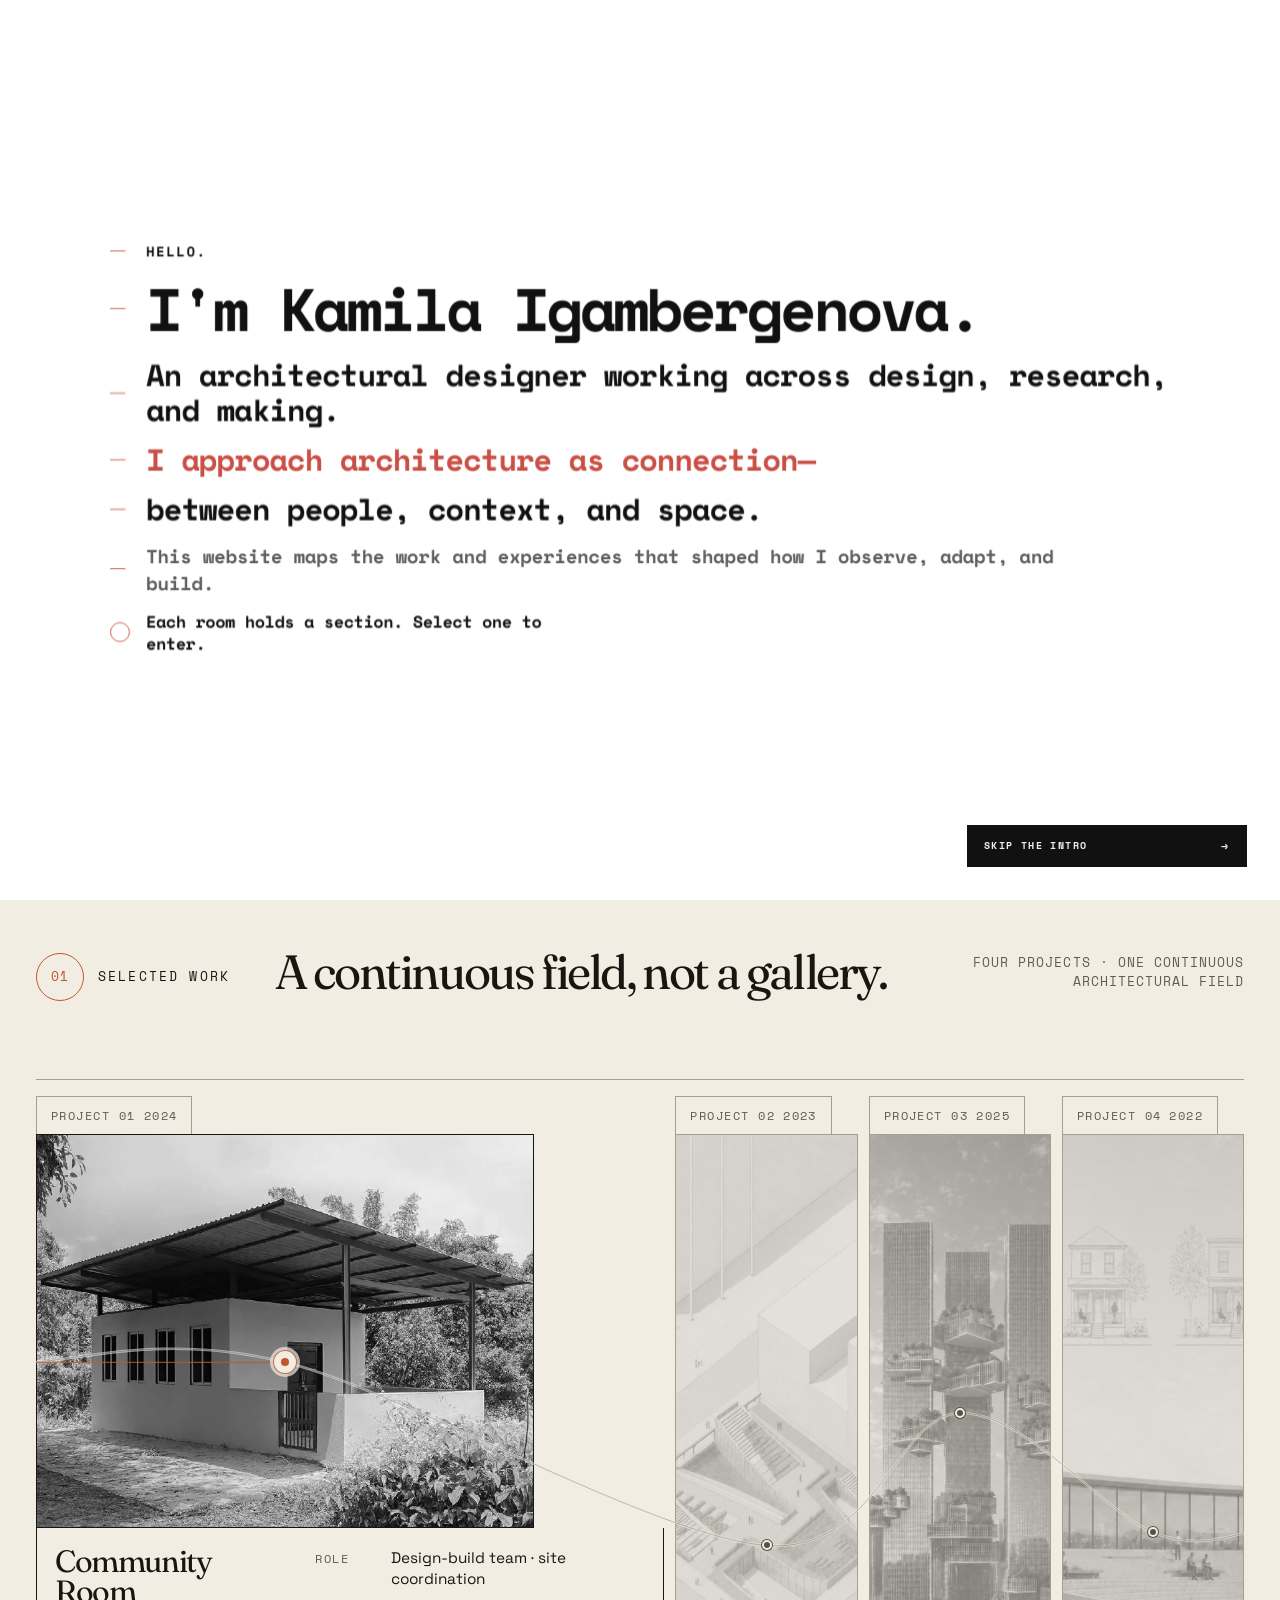
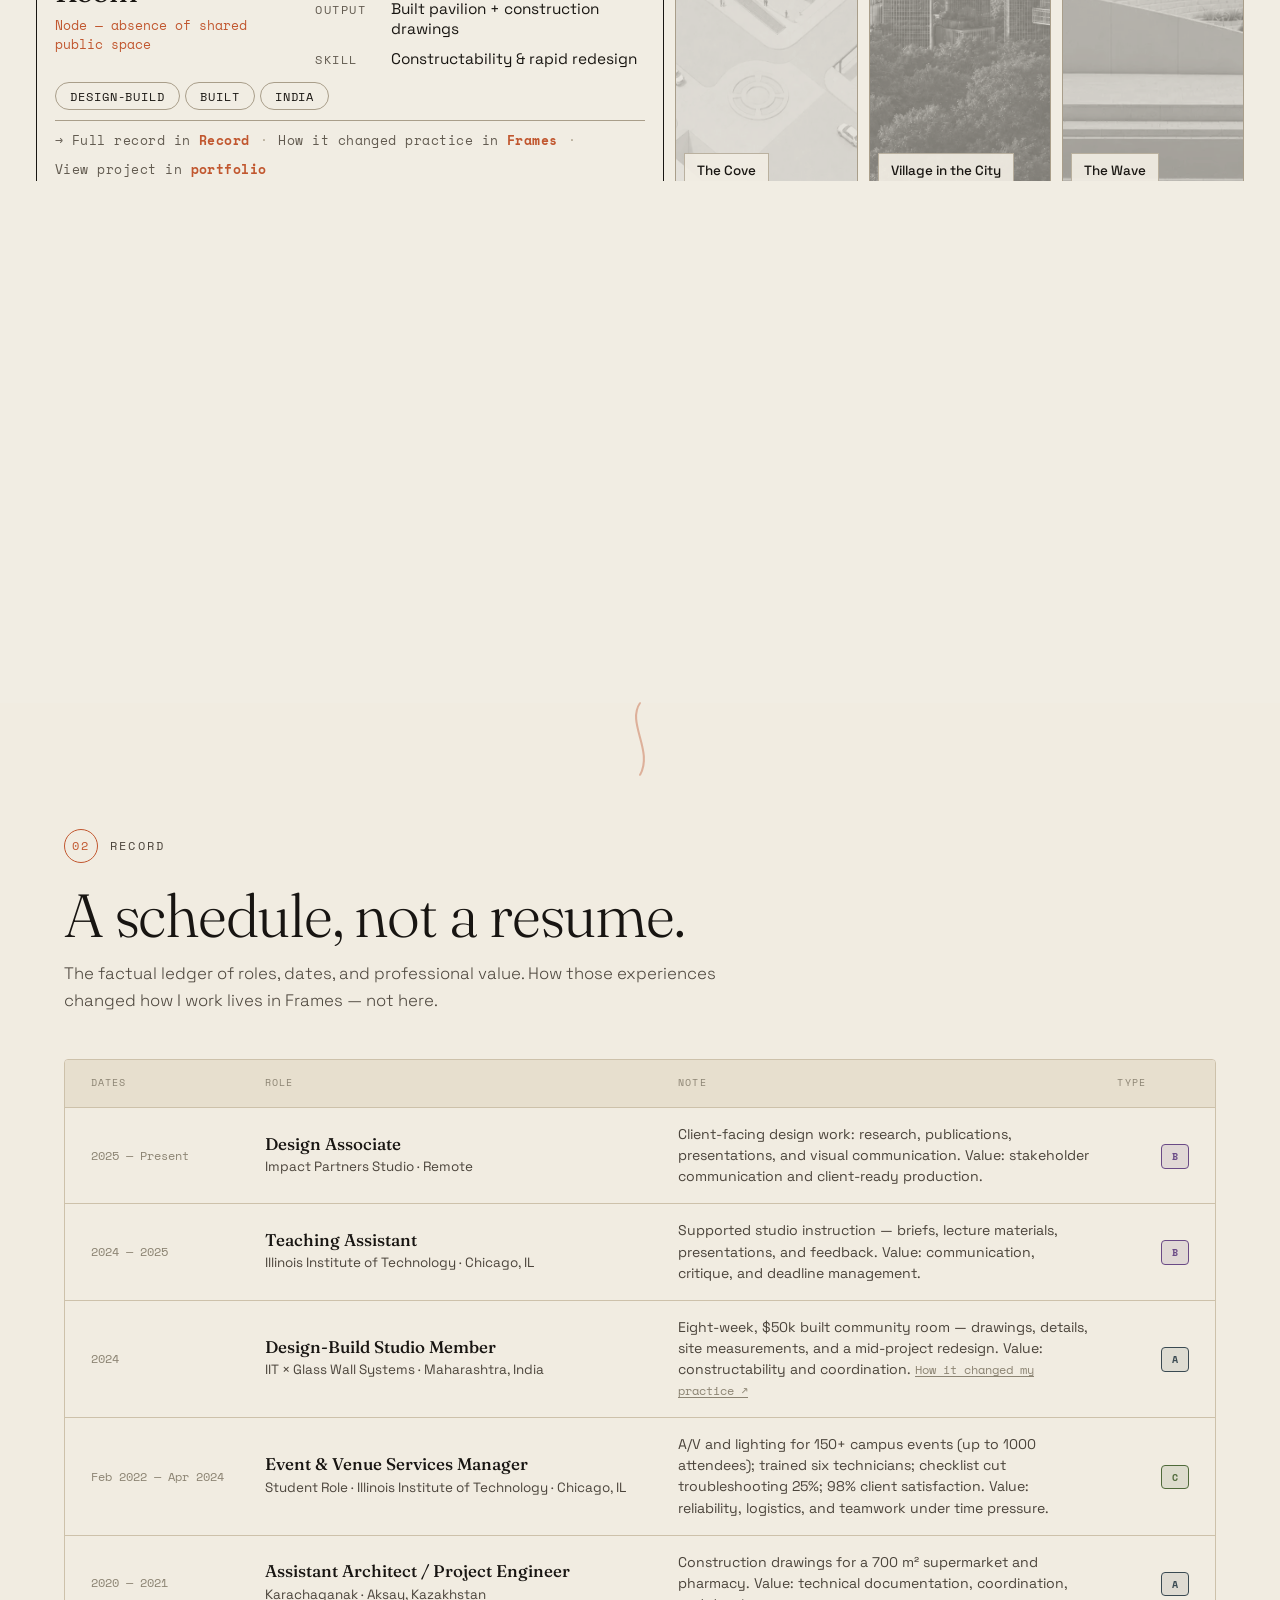
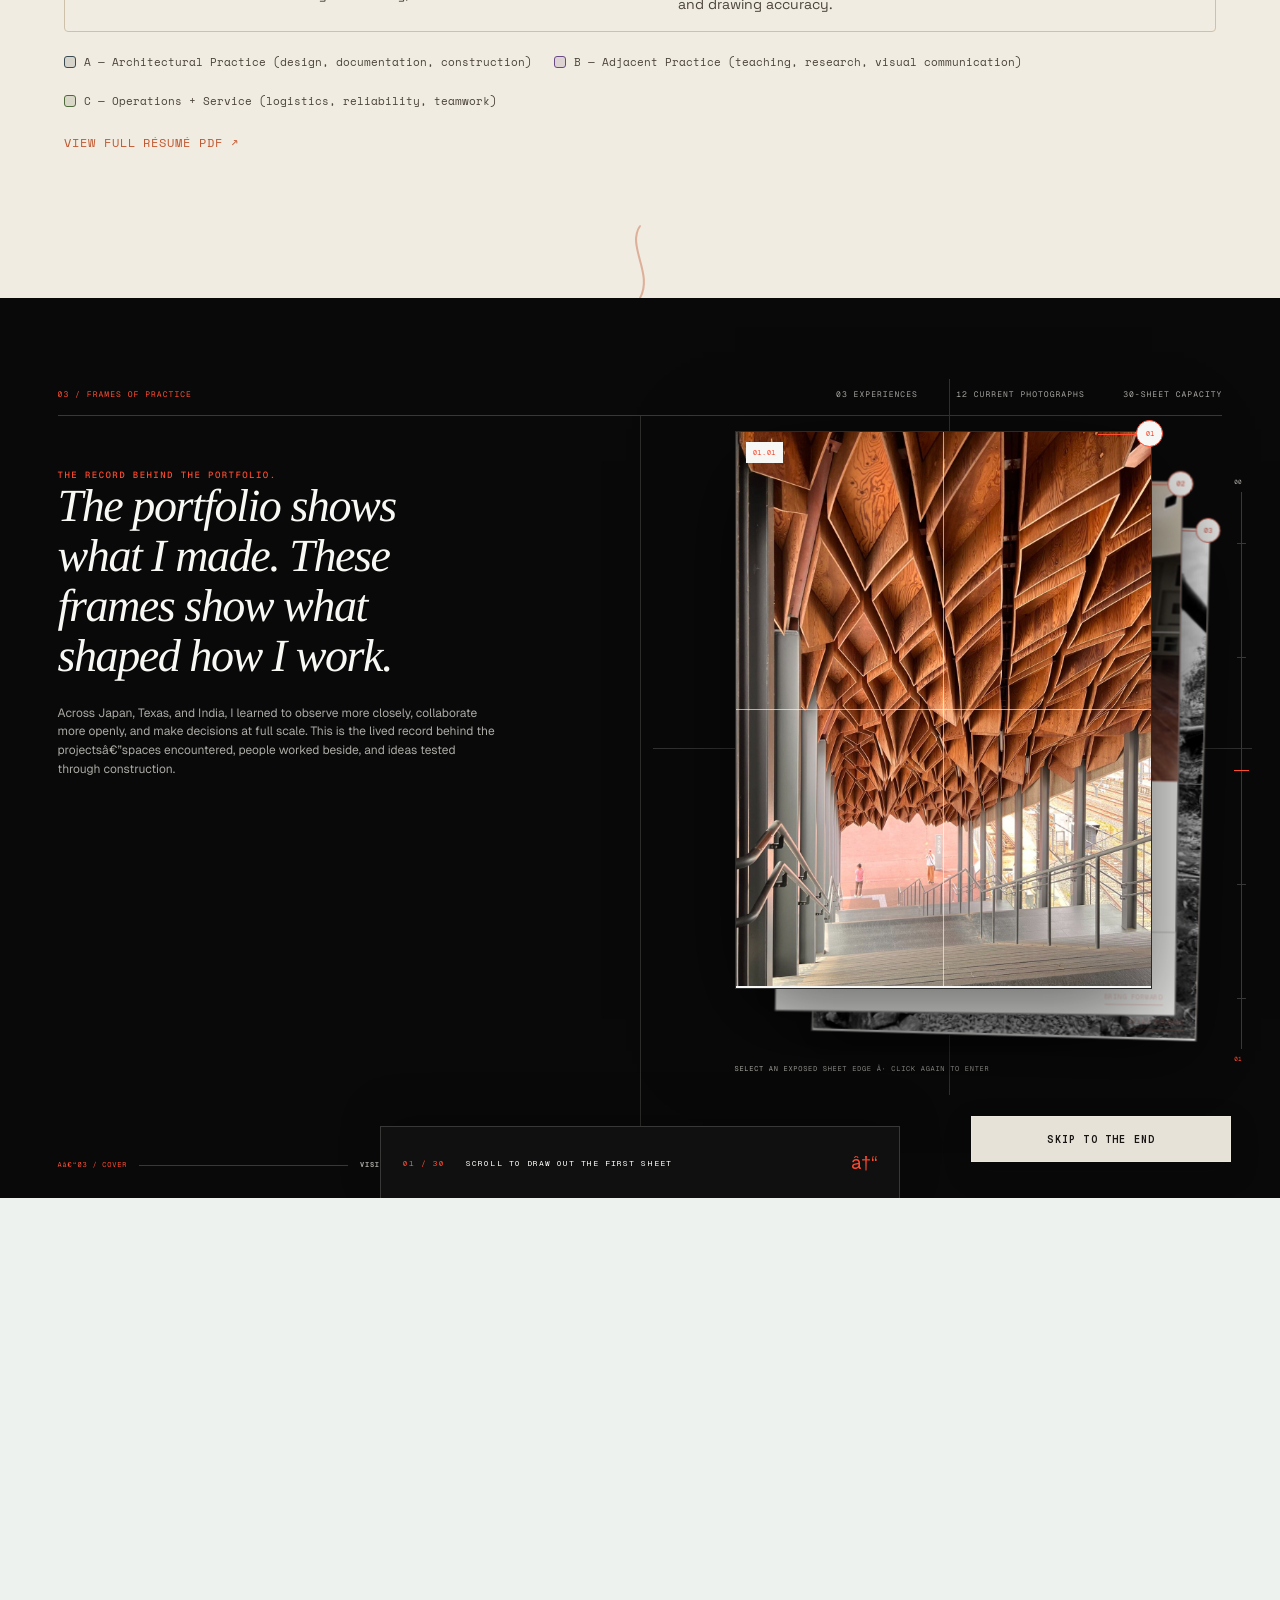
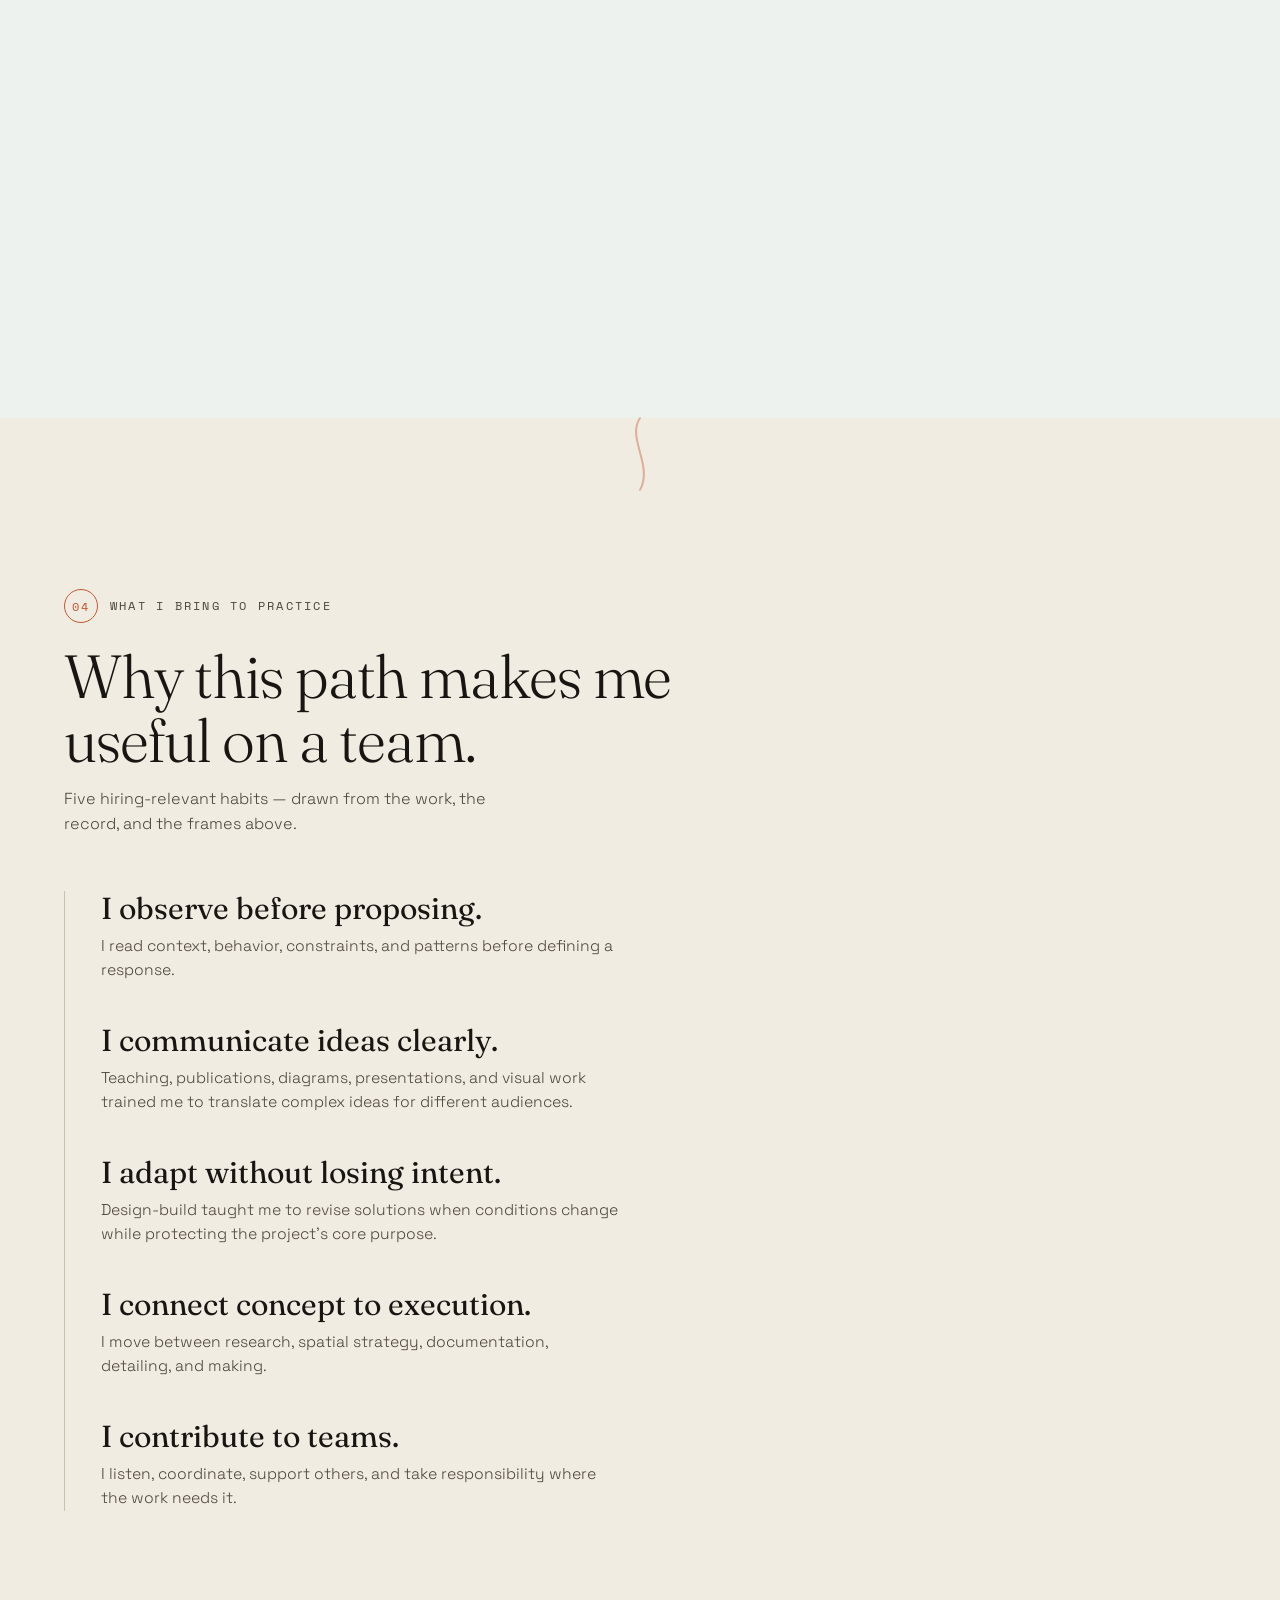
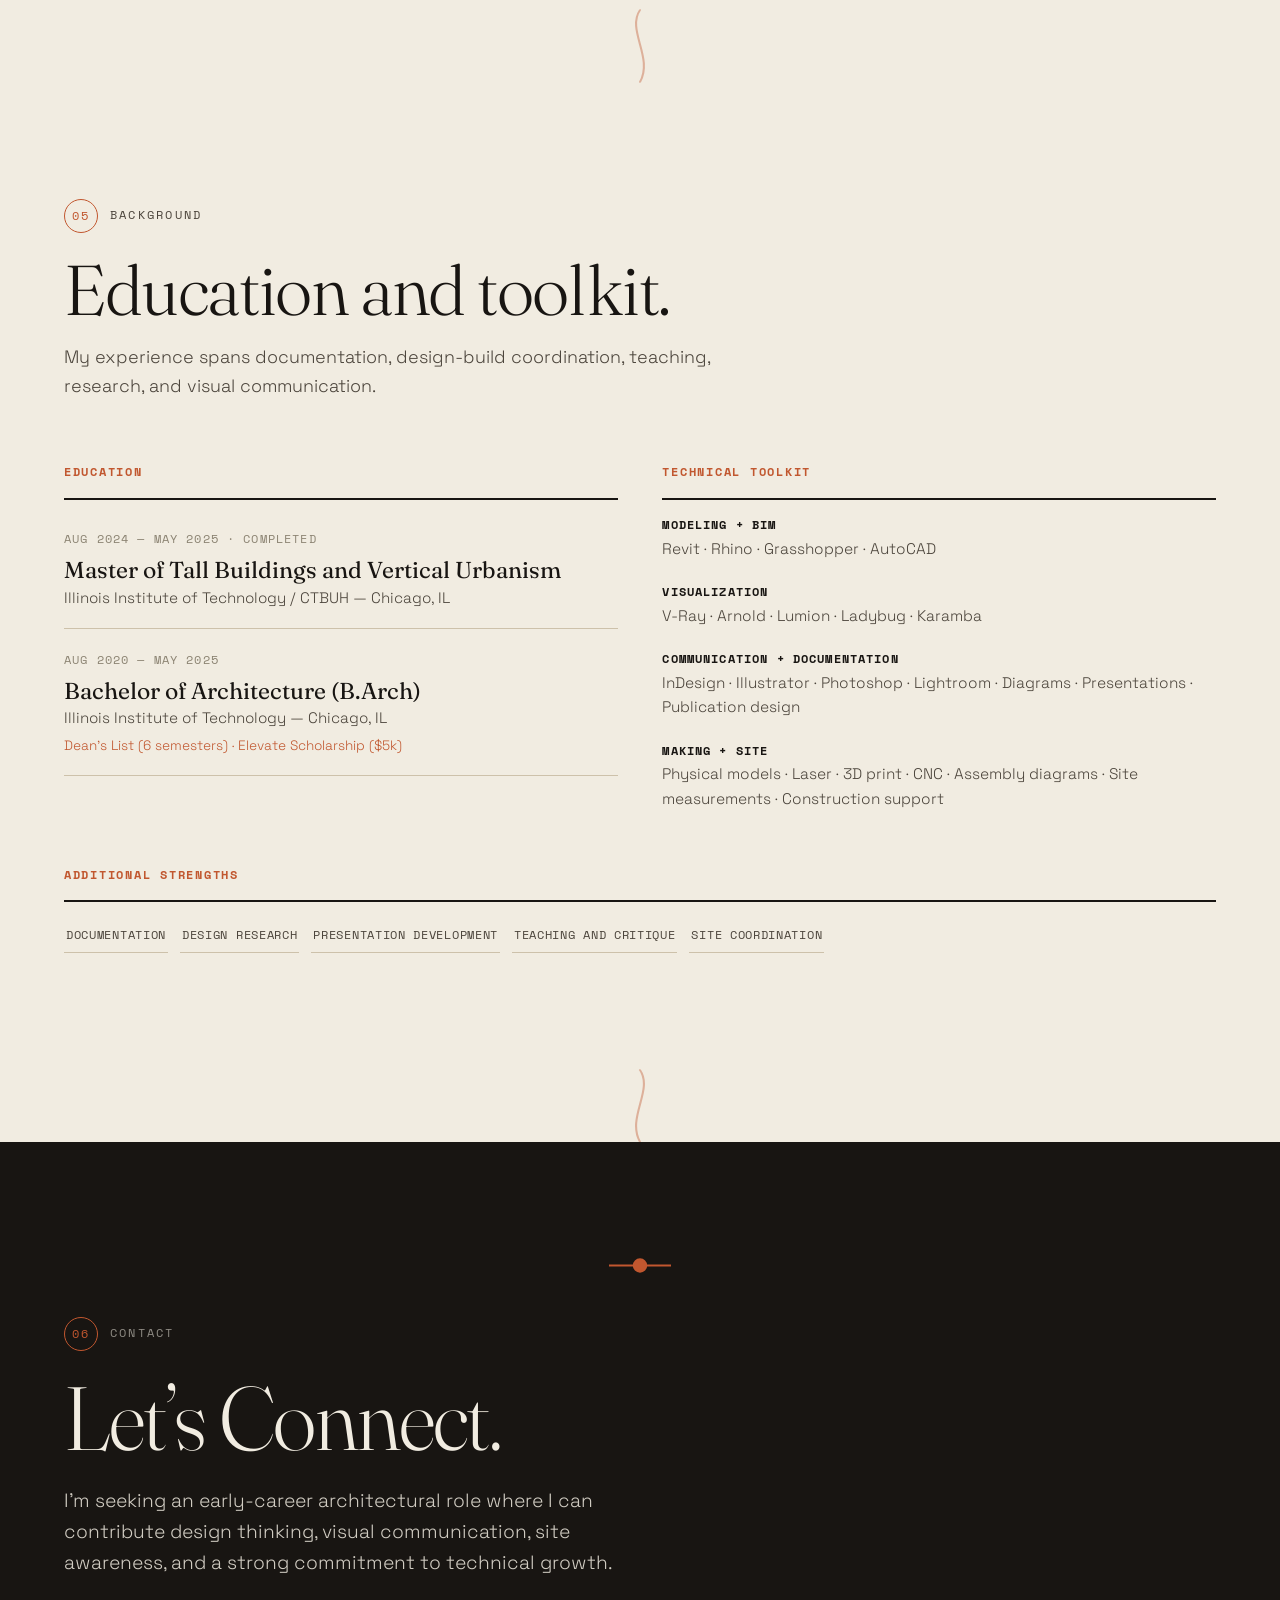
==== commit 0eb6f215: "into page redesign, frames of practice fixes" ====
--- a/index.html
+++ b/index.html
@@ -1,4 +1,4 @@
-<!DOCTYPE html>
+﻿<!DOCTYPE html>
 <html lang="en">
 <head>
   <meta charset="UTF-8" />
@@ -8,8 +8,10 @@
   <link rel="preconnect" href="https://fonts.googleapis.com" />
   <link rel="preconnect" href="https://fonts.gstatic.com" crossorigin />
   <link href="https://fonts.googleapis.com/css2?family=Fraunces:ital,opsz,wght@0,9..144,300..900;1,9..144,300..700&family=Space+Grotesk:wght@300..700&family=Space+Mono:ital,wght@0,400;0,700;1,400&display=swap" rel="stylesheet" />
-  <link rel="stylesheet" href="css/style.css?v=20260719b" />
+  <link rel="stylesheet" href="css/style.css?v=20260725e" />
   <link rel="stylesheet" href="css/selected-work.css?v=20260719b" />
+  <link rel="stylesheet" href="css/frames-of-practice.css?v=20260725e" />
+  <link rel="stylesheet" href="css/connection-nav.css?v=20260725e" />
   <noscript><style>.opener{display:none!important}body{overflow:auto!important}</style></noscript>
   <link rel="icon" href="data:image/svg+xml,%3Csvg xmlns='http://www.w3.org/2000/svg' viewBox='0 0 100 100'%3E%3Crect width='100' height='100' fill='%23f1ece1'/%3E%3Cpath d='M20 70 Q50 10 80 70' stroke='%23c1572f' stroke-width='6' fill='none' stroke-linecap='round'/%3E%3C/svg%3E" />
 </head>
@@ -18,105 +20,69 @@
   <div class="grain" aria-hidden="true"></div>
 
   <!-- ============================================================
-       FULL-PAGE OPENER  (the key-plan navigation as the entry;
-       on choosing a point of entry the grid unravels and the
-       threads transfer down the page as inter-section seams)
-       ============================================================ -->
-  <div class="opener" id="opener" role="dialog" aria-label="Key plan — choose a room to enter">
-    <div class="keyplan opener__plan" id="openerPlan">
-      <svg class="keyplan__svg" viewBox="0 0 1000 1000" role="img" aria-label="Architectural key plan of five sections" preserveAspectRatio="xMidYMid meet">
-        <defs>
-          <pattern id="hatchDiag" width="8" height="8" patternUnits="userSpaceOnUse" patternTransform="rotate(45)"><line x1="0" y1="0" x2="0" y2="8" stroke="rgba(24,21,18,0.20)" stroke-width="1"/></pattern>
-          <pattern id="hatchHoriz" width="7" height="7" patternUnits="userSpaceOnUse"><line x1="0" y1="0" x2="7" y2="0" stroke="rgba(24,21,18,0.16)" stroke-width="1"/></pattern>
-          <pattern id="hatchGrid" width="15" height="15" patternUnits="userSpaceOnUse"><path d="M15 0 H0 V15" fill="none" stroke="rgba(24,21,18,0.15)" stroke-width="0.8"/></pattern>
-          <pattern id="hatchDot" width="10" height="10" patternUnits="userSpaceOnUse"><circle cx="2" cy="2" r="1" fill="rgba(24,21,18,0.22)"/></pattern>
-          <marker id="arrowClay" viewBox="0 0 12 12" refX="9" refY="6" markerWidth="7.5" markerHeight="7.5" orient="auto"><path d="M1,1 L11,6 L1,11 z" fill="#c1572f"/></marker>
-        </defs>
-
-        <!-- grid titleblock: columns 1–8, rows A–H -->
-        <g class="plan-ref">
-          <g class="plan-ref__col"><circle cx="128" cy="44" r="11"/><text x="128" y="49">1</text><circle cx="246" cy="44" r="11"/><text x="246" y="49">2</text><circle cx="364" cy="44" r="11"/><text x="364" y="49">3</text><circle cx="482" cy="44" r="11"/><text x="482" y="49">4</text><circle cx="600" cy="44" r="11"/><text x="600" y="49">5</text><circle cx="718" cy="44" r="11"/><text x="718" y="49">6</text><circle cx="836" cy="44" r="11"/><text x="836" y="49">7</text><circle cx="954" cy="44" r="11"/><text x="954" y="49">8</text></g>
-          <g class="plan-ref__col"><circle cx="128" cy="958" r="11"/><text x="128" y="963">1</text><circle cx="246" cy="958" r="11"/><text x="246" y="963">2</text><circle cx="364" cy="958" r="11"/><text x="364" y="963">3</text><circle cx="482" cy="958" r="11"/><text x="482" y="963">4</text><circle cx="600" cy="958" r="11"/><text x="600" y="963">5</text><circle cx="718" cy="958" r="11"/><text x="718" y="963">6</text><circle cx="836" cy="958" r="11"/><text x="836" y="963">7</text><circle cx="954" cy="958" r="11"/><text x="954" y="963">8</text></g>
-          <g class="plan-ref__row"><circle cx="44" cy="150" r="11"/><text x="44" y="155">A</text><circle cx="44" cy="252" r="11"/><text x="44" y="257">B</text><circle cx="44" cy="354" r="11"/><text x="44" y="359">C</text><circle cx="44" cy="456" r="11"/><text x="44" y="461">D</text><circle cx="44" cy="558" r="11"/><text x="44" y="563">E</text><circle cx="44" cy="660" r="11"/><text x="44" y="665">F</text><circle cx="44" cy="762" r="11"/><text x="44" y="767">G</text><circle cx="44" cy="864" r="11"/><text x="44" y="869">H</text></g>
-          <g class="plan-ref__row"><circle cx="956" cy="150" r="11"/><text x="956" y="155">A</text><circle cx="956" cy="252" r="11"/><text x="956" y="257">B</text><circle cx="956" cy="354" r="11"/><text x="956" y="359">C</text><circle cx="956" cy="456" r="11"/><text x="956" y="461">D</text><circle cx="956" cy="558" r="11"/><text x="956" y="563">E</text><circle cx="956" cy="660" r="11"/><text x="956" y="665">F</text><circle cx="956" cy="762" r="11"/><text x="956" y="767">G</text><circle cx="956" cy="864" r="11"/><text x="956" y="869">H</text></g>
-          <g class="plan-tick"><path d="M124,150 h8 M126,146 v8 M242,252 h8 M244,248 v8 M600,150 h8 M602,146 v8 M718,354 h8 M720,350 v8 M364,660 h8 M366,656 v8 M482,762 h8 M484,758 v8 M836,558 h8 M838,554 v8 M600,864 h8 M602,860 v8"/></g>
-        </g>
-
-        <!-- loose thread wandering across the plan, with two free ends -->
-        <path class="opener__loose" d="M662,238 C540,150 470,300 600,352 C720,404 786,300 704,468 C650,590 470,470 432,560 C384,662 566,690 470,742 C384,790 300,700 250,760 C214,806 205,814 196,820"/>
-        <circle class="loose-end" cx="662" cy="238" r="6"/>
-        <circle class="loose-end" cx="196" cy="820" r="6"/>
-
-        <!-- ROOM 01 — Selected Work -->
-        <g class="knode room" data-section="selected-work" tabindex="0" role="link" aria-label="Enter at Selected Work">
-          <rect x="225" y="150" width="215" height="150" fill="url(#hatchDiag)"/>
-          <path class="plan-wall" d="M225,300 V150 H440 V300 H225 M440,205 h12 v55 h-12"/>
-          <circle class="node-hit" cx="286" cy="222" r="34" fill="transparent"/>
-          <circle class="node-ring" cx="286" cy="222" r="19"/>
-          <circle class="node-dot" cx="286" cy="222" r="12"/>
-          <text class="plan-num" x="330" y="216">01</text>
-          <text class="plan-label" x="330" y="242">Selected</text>
-          <text class="plan-label" x="330" y="264">Work</text>
-        </g>
-
-        <!-- ROOM 02 — Record (centre / focal) -->
-        <g class="knode room room--focus" data-section="record" tabindex="0" role="link" aria-label="Enter at Record">
-          <rect x="420" y="410" width="220" height="230" fill="url(#hatchGrid)"/>
-          <path class="plan-wall" d="M420,410 h220 v230 h-220 z M420,430 h-16 v44 h16 M640,470 h16 v46 h-16"/>
-          <g class="plan-stair"><path d="M476,640 v30 h74 v-30 M488,640 v30 M500,640 v30 M512,640 v30 M524,640 v30 M538,640 v30"/></g>
-          <circle class="node-hit" cx="512" cy="515" r="40" fill="transparent"/>
-          <circle class="node-ring" cx="512" cy="515" r="22"/>
-          <circle class="node-dot node-dot--focus" cx="512" cy="515" r="15"/>
-          <text class="plan-num" x="562" y="512">02</text>
-          <text class="plan-label" x="562" y="536">Record</text>
-        </g>
-
-        <!-- ROOM 03 — Frames of Practice -->
-        <g class="knode room" data-section="frames-of-practice" tabindex="0" role="link" aria-label="Enter at Frames of Practice">
-          <rect x="685" y="270" width="220" height="130" fill="url(#hatchHoriz)"/>
-          <path class="plan-wall" d="M685,270 h220 v130 h-220 z M685,320 h-12 v40 h12"/>
-          <circle class="node-hit" cx="765" cy="338" r="34" fill="transparent"/>
-          <circle class="node-ring" cx="765" cy="338" r="19"/>
-          <circle class="node-dot" cx="765" cy="338" r="12"/>
-          <text class="plan-num" x="812" y="332">03</text>
-          <text class="plan-label" x="812" y="356">Frames</text>
-        </g>
-
-        <!-- ROOM 04 — Background -->
-        <g class="knode room" data-section="background" tabindex="0" role="link" aria-label="Enter at Background">
-          <rect x="125" y="545" width="195" height="125" fill="url(#hatchDot)"/>
-          <path class="plan-wall" d="M125,545 h195 v125 h-195 z"/>
-          <g class="plan-stair"><path d="M236,670 v34 h64 v-34 M248,670 v34 M260,670 v34 M272,670 v34 M286,670 v34"/></g>
-          <circle class="node-hit" cx="188" cy="610" r="34" fill="transparent"/>
-          <circle class="node-ring" cx="188" cy="610" r="19"/>
-          <circle class="node-dot" cx="188" cy="610" r="12"/>
-          <text class="plan-num" x="236" y="604">04</text>
-          <text class="plan-label" x="236" y="628">Background</text>
-        </g>
-
-        <!-- ROOM 05 — Contact -->
-        <g class="knode room" data-section="contact" tabindex="0" role="link" aria-label="Enter at Contact">
-          <rect x="690" y="745" width="175" height="125" fill="url(#hatchDiag)"/>
-          <path class="plan-wall" d="M690,745 h175 v125 h-175 z"/>
-          <g class="plan-stair"><path d="M772,870 v34 h64 v-34 M784,870 v34 M796,870 v34 M808,870 v34 M822,870 v34"/></g>
-          <circle class="node-hit" cx="752" cy="805" r="34" fill="transparent"/>
-          <circle class="node-ring" cx="752" cy="805" r="19"/>
-          <circle class="node-dot" cx="752" cy="805" r="12"/>
-          <text class="plan-num" x="800" y="799">05</text>
-          <text class="plan-label" x="800" y="823">Contact</text>
-        </g>
-
-        <!-- orange threads: from Record out to each room -->
-        <path class="connector conn-work"       pathLength="1" fill="none" stroke-width="2.6" marker-end="url(#arrowClay)" d="M482,470 C410,420 340,330 300,252"/>
-        <path class="connector conn-practice"   pathLength="1" fill="none" stroke-width="2.6" marker-end="url(#arrowClay)" d="M562,478 C650,432 706,398 748,360"/>
-        <path class="connector conn-background"  pathLength="1" fill="none" stroke-width="2.6" marker-end="url(#arrowClay)" d="M470,540 C380,576 286,596 224,608"/>
-        <path class="connector conn-contact"     pathLength="1" fill="none" stroke-width="2.6" marker-end="url(#arrowClay)" d="M548,558 C632,650 700,732 748,786"/>
-      </svg>
-    </div>
-    <p class="opener__cue" id="openerCue" aria-hidden="true">Choose a room to enter</p>
+       FULL-PAGE OPENER  (axonometric connection map)
+       ============================================================ -->
+  <div class="opener opening-page is-intro" id="opener" role="dialog" aria-label="Architecture as Connection — choose a section to enter">
+    <h1 class="sr-only">Kamila Igambergenova — Architecture as Connection</h1>
+
+    <section class="intro-copy-shell" aria-label="Introduction" aria-live="polite">
+      <div class="intro-copy">
+        <p class="intro-phrase intro-phrase-1" style="--phrase-delay: 280ms">
+          <span class="intro-step" aria-hidden="true"></span>
+          <span class="intro-words">Hello.</span>
+        </p>
+        <p class="intro-phrase intro-phrase-2" style="--phrase-delay: 1050ms">
+          <span class="intro-step" aria-hidden="true"></span>
+          <span class="intro-words">I'm Kamila Igambergenova.</span>
+        </p>
+        <p class="intro-phrase intro-phrase-3" style="--phrase-delay: 1900ms">
+          <span class="intro-step" aria-hidden="true"></span>
+          <span class="intro-words">An architectural designer working across design, research, and making.</span>
+        </p>
+        <p class="intro-phrase intro-phrase-4" style="--phrase-delay: 2800ms">
+          <span class="intro-step" aria-hidden="true"></span>
+          <span class="intro-words">I approach architecture as connection—</span>
+        </p>
+        <p class="intro-phrase intro-phrase-5" style="--phrase-delay: 3650ms">
+          <span class="intro-step" aria-hidden="true"></span>
+          <span class="intro-words">between people, context, and space.</span>
+        </p>
+        <p class="intro-phrase intro-phrase-6" style="--phrase-delay: 4500ms">
+          <span class="intro-step" aria-hidden="true"></span>
+          <span class="intro-words">This website maps the work and experiences that shaped how I observe, adapt, and build.</span>
+        </p>
+        <p class="intro-phrase intro-phrase-7" style="--phrase-delay: 5550ms">
+          <span class="intro-step" aria-hidden="true"></span>
+          <span class="intro-words">Each room holds a section. Select one to enter.</span>
+        </p>
+      </div>
+    </section>
+
+    <button class="skip-intro" id="skip-intro" type="button" aria-label="Skip the intro">
+      <span class="skip-intro__fill" aria-hidden="true"></span>
+      <span class="skip-intro__label">
+        <span>Skip The Intro</span>
+        <span class="skip-intro__arrow" aria-hidden="true">→</span>
+      </span>
+    </button>
+
+    <section class="map-stage" id="map-stage" aria-label="Portfolio navigation map" aria-hidden="true">
+      <svg
+        class="connection-field"
+        id="connection-field"
+        viewBox="0 0 1400 1000"
+        preserveAspectRatio="xMidYMid meet"
+        aria-label="Interactive axonometric portfolio map"
+      ></svg>
+      <nav class="map-navigation" id="map-navigation" aria-label="Portfolio sections"></nav>
+    </section>
+
+    <button class="enter-website" id="enter-website" type="button">
+      Enter The Website
+      <span aria-hidden="true">→</span>
+    </button>
     <div class="opener__fill" id="openerFill" aria-hidden="true"></div>
   </div>
-
   <!-- NAV -->
   <header class="nav" id="nav">
     <a class="nav__brand" href="index.html">
@@ -279,151 +245,15 @@
   <div class="seam" aria-hidden="true"><svg class="seam__svg" viewBox="0 0 40 100" preserveAspectRatio="none"><path class="seam__path" d="M20,0 C7,28 33,66 20,100" pathLength="1"/></svg></div>
 
   <!-- ============================================================
-       04 — FRAMES OF PRACTICE
-       ============================================================ -->
-  <section class="frames" id="frames-of-practice" aria-labelledby="frames-title">
-    <svg class="knot knot--section" viewBox="0 0 60 30" aria-hidden="true"><circle cx="23" cy="15" r="10"/><circle cx="37" cy="15" r="10"/><line x1="0" y1="15" x2="13" y2="15"/><line x1="47" y1="15" x2="60" y2="15"/></svg>
-    <div class="frames__intro reveal">
-      <p class="frames__kicker"><span>03</span> Frames of Practice</p>
-      <h2 class="frames__title" id="frames-title">Frames of <em>Practice</em></h2>
-      <p class="frames__transition">The record shows where I worked. These frames show what those experiences changed in the way I observe, contribute, and build.</p>
-    </div>
-
-    <div class="frames__stage">
-      <nav class="frames-index" aria-label="Chapter index">
-        <a class="frames-index__item is-active" href="#frame-japan" data-target="frame-japan"><span>01</span> Japan — Observe</a>
-        <a class="frames-index__item" href="#frame-texas" data-target="frame-texas"><span>02</span> Texas — Contribute</a>
-        <a class="frames-index__item" href="#frame-india" data-target="frame-india"><span>03</span> India — Build</a>
-      </nav>
-
-      <div class="scenes">
-
-        <article class="scene" id="frame-japan" data-chapter="01" aria-labelledby="frame-japan-h">
-          <figure class="scene__hero frame-img frame-img--hero" data-file="futureassets/japan-hero.jpg">
-            <div class="frame-img__scale"><img class="frame-photo" src="futureassets/japan-hero.jpg" alt="A quiet Japanese street — the daily walk that trained my eye for sequence and atmosphere." loading="lazy" width="1200" height="800" /></div>
-            <figcaption class="scene__herolabel">Japan · Summer 2023</figcaption>
-          </figure>
-          <header class="scene__head">
-            <p class="scene__eyebrow">01 — Japan · Observe</p>
-            <h3 class="scene__h" id="frame-japan-h">I learned to see <em>before</em> I learned to respond.</h3>
-          </header>
-
-          <div class="scene__blocks">
-            <div class="scene__block">
-              <h4>Context</h4>
-              <p>Study abroad across six cities. Daily sketch practice while studying SANAA, Kengo Kuma, Sou Fujimoto, and Tadao Ando in person rather than through photographs.</p>
-            </div>
-            <div class="scene__block">
-              <h4>Response</h4>
-              <p>I documented how light enters a room, how a threshold shifts what the body expects, and how material restraint can say more than expression — sequence, atmosphere, and precedent before intervention.</p>
-            </div>
-            <div class="scene__block">
-              <h4>Developed</h4>
-              <p>Spatial observation, threshold awareness, material reading, and attention before proposal.</p>
-            </div>
-            <div class="scene__block scene__block--means">
-              <h4>Means for a Team</h4>
-              <p>I begin by understanding context, use, and atmosphere before imposing a design response.</p>
-            </div>
-          </div>
-
-          <div class="strip-block">
-            <p class="strip__label">From the sketchbook — drag to explore →</p>
-            <div class="strip" tabindex="0" aria-label="Stills from Japan">
-              <figure class="frame-img" data-file="futureassets/Japan/image1.jpg"><div class="frame-img__scale"><img class="frame-photo" src="futureassets/Japan/image1.jpg" alt="A street sequence in Japan framing the walk from public to private." loading="lazy" width="600" height="800" /></div><figcaption>Street sequence</figcaption></figure>
-              <figure class="frame-img strip--tall" data-file="futureassets/Japan/image2.jpg"><div class="frame-img__scale"><img class="frame-photo" src="futureassets/Japan/image2.jpg" alt="A threshold study framing the transition between inside and outside." loading="lazy" width="600" height="900" /></div><figcaption>Threshold study</figcaption></figure>
-              <figure class="frame-img" data-file="futureassets/Japan/image3.jpg"><div class="frame-img__scale"><img class="frame-photo" src="futureassets/Japan/image3.jpg" alt="A page from the daily sketchbook kept throughout the trip." loading="lazy" width="600" height="800" /></div><figcaption>Daily sketch</figcaption></figure>
-            </div>
-          </div>
-        </article>
-
-        <div class="scene__connector" aria-hidden="true"></div>
-
-        <article class="scene" id="frame-texas" data-chapter="02" aria-labelledby="frame-texas-h">
-          <figure class="scene__hero frame-img frame-img--hero" data-file="futureassets/Texas/image1.jpg">
-            <div class="frame-img__scale"><img class="frame-photo" src="futureassets/Texas/image1.jpg" alt="A Habitat for Humanity build day in Texas, volunteers working on a home." loading="lazy" width="1200" height="800" /></div>
-            <figcaption class="scene__herolabel">Houston, TX · Spring 2023 · Habitat for Humanity</figcaption>
-          </figure>
-          <header class="scene__head">
-            <p class="scene__eyebrow">02 — Texas · Contribute</p>
-            <h3 class="scene__h" id="frame-texas-h">Architecture begins with <em>listening</em>.</h3>
-          </header>
-
-          <div class="scene__blocks">
-            <div class="scene__block">
-              <h4>Context</h4>
-              <p>A Habitat for Humanity week in Houston — demolition, patching, painting, and landscaping inside homes that would soon belong to families. No drawings; a crew, a site, and people who needed help.</p>
-            </div>
-            <div class="scene__block">
-              <h4>Response</h4>
-              <p>I learned the crew’s workflow, took practical tasks without needing design authorship, and stayed attentive to what the house would hold for the people who would live there.</p>
-            </div>
-            <div class="scene__block">
-              <h4>Developed</h4>
-              <p>Service, teamwork, adaptability, and respect for lived environments.</p>
-            </div>
-            <div class="scene__block scene__block--means">
-              <h4>Means for a Team</h4>
-              <p>I can enter an unfamiliar workflow, understand what is needed, and contribute without requiring ownership of every decision.</p>
-            </div>
-          </div>
-
-          <div class="strip-block">
-            <p class="strip__label">On site — drag to explore →</p>
-            <div class="strip" tabindex="0" aria-label="Stills from Texas">
-              <figure class="frame-img" data-file="futureassets/Texas/image2.jpg"><div class="frame-img__scale"><img class="frame-photo" src="futureassets/Texas/image2.jpg" alt="Demolition and retrofit of an existing home in progress." loading="lazy" width="600" height="800" /></div><figcaption>Demolition &amp; retrofit</figcaption></figure>
-              <figure class="frame-img strip--tall" data-file="futureassets/Texas/image3.jpg"><div class="frame-img__scale"><img class="frame-photo" src="futureassets/Texas/image3.jpg" alt="Interior improvements underway inside the home." loading="lazy" width="600" height="900" /></div><figcaption>Interior improvements</figcaption></figure>
-              <figure class="frame-img" data-file="futureassets/Texas/image4.jpg"><div class="frame-img__scale"><img class="frame-photo" src="futureassets/Texas/image4.jpg" alt="Volunteers working together on site." loading="lazy" width="600" height="800" /></div><figcaption>Teamwork on site</figcaption></figure>
-            </div>
-          </div>
-        </article>
-
-        <div class="scene__connector" aria-hidden="true"></div>
-
-        <article class="scene scene--feature" id="frame-india" data-chapter="03" aria-labelledby="frame-india-h">
-          <figure class="scene__hero frame-img frame-img--hero" data-file="futureassets/India/image6.jpg">
-            <div class="frame-img__scale"><img class="frame-photo" src="futureassets/India/image6.jpg" alt="The completed community build at the village edge in Maharashtra, India." loading="lazy" width="1200" height="800" /></div>
-            <figcaption class="scene__herolabel">Maharashtra, India · 2024 · Design-Build</figcaption>
-          </figure>
-          <header class="scene__head">
-            <p class="scene__eyebrow">03 — India · Build</p>
-            <h3 class="scene__h" id="frame-india-h">Concept to a built community room in <em>eight weeks</em>.</h3>
-            <p class="work-xref scene__xref"><a href="work.html#community-room">View the built project ↗</a></p>
-          </header>
-
-          <div class="scene__blocks">
-            <div class="scene__block">
-              <h4>Context</h4>
-              <p>Design-build moved design out of the studio into coordination, labor, weather, and construction sequence for a community room in Maharashtra.</p>
-            </div>
-            <div class="scene__block">
-              <h4>Response</h4>
-              <p>When a mid-project site relocation forced a redesign, I replanned foundations and the structural grid in five days — keeping design intent clear through drawings, assembly diagrams, and construction support.</p>
-            </div>
-            <div class="scene__block">
-              <h4>Developed</h4>
-              <p>Constructability, site coordination, technical communication, and protecting intent when conditions change.</p>
-            </div>
-            <div class="scene__block scene__block--means">
-              <h4>Means for a Team</h4>
-              <p>I understand that design must remain clear, buildable, and adaptable when real conditions challenge the original plan.</p>
-            </div>
-          </div>
-
-          <div class="strip-block">
-            <p class="strip__label">From site to structure — drag to explore →</p>
-            <div class="strip" tabindex="0" aria-label="Stills from India">
-              <figure class="frame-img" data-file="futureassets/India/image1.jpg"><div class="frame-img__scale"><img class="frame-photo" src="futureassets/India/image1.jpg" alt="The original site condition before construction began." loading="lazy" width="600" height="800" /></div><figcaption>Site condition</figcaption></figure>
-              <figure class="frame-img strip--tall" data-file="futureassets/India/image11.jpg"><div class="frame-img__scale"><img class="frame-photo" src="futureassets/India/image11.jpg" alt="Adjusting the structural grid to fit the relocated site." loading="lazy" width="600" height="900" /></div><figcaption>Structural grid reset</figcaption></figure>
-              <figure class="frame-img" data-file="futureassets/India/image3.jpg"><div class="frame-img__scale"><img class="frame-photo" src="futureassets/India/image3.jpg" alt="Brickwork rising during construction." loading="lazy" width="600" height="800" /></div><figcaption>Brickwork</figcaption></figure>
-              <figure class="frame-img strip--wide" data-file="futureassets/India/image5.jpg"><div class="frame-img__scale"><img class="frame-photo" src="futureassets/India/image5.jpg" alt="Construction details being worked out directly on site." loading="lazy" width="900" height="600" /></div><figcaption>Detail on site</figcaption></figure>
-              <figure class="frame-img strip--wide" data-file="futureassets/India/image8.jpg"><div class="frame-img__scale"><img class="frame-photo" src="futureassets/India/image8.jpg" alt="The completed community room in use." loading="lazy" width="900" height="600" /></div><figcaption>Completed room</figcaption></figure>
-            </div>
-          </div>
-        </article>
-
-      </div>
-    </div>
+       04 — FRAMES OF PRACTICE  (immersive cover-sheet story)
+       ============================================================ -->
+  <section class="frames-of-practice" id="frames-of-practice" aria-label="Frames of Practice">
+    <div class="frames-deep-anchors" aria-hidden="true">
+      <span id="frame-japan"></span>
+      <span id="frame-texas"></span>
+      <span id="frame-india"></span>
+    </div>
+    <div id="frames-of-practice-root"></div>
   </section>
 
   <div class="seam" aria-hidden="true"><svg class="seam__svg" viewBox="0 0 40 100" preserveAspectRatio="none"><path class="seam__path" d="M20,0 C7,28 33,66 20,100" pathLength="1"/></svg></div>
@@ -549,7 +379,10 @@
     </div>
   </footer>
 
-  <script src="js/main.js?v=20260719b"></script>
+  <script src="js/main.js?v=20260725e"></script>
+  <script src="js/connection-nav.js?v=20260725e"></script>
   <script src="js/selected-work.js?v=20260719b"></script>
+  <script src="js/frames-extra-photos.js?v=20260721"></script>
+  <script src="js/frames-of-practice.js?v=20260725e"></script>
 </body>
 </html>
--- a/css/style.css
+++ b/css/style.css
@@ -40,7 +40,7 @@
   font-family: var(--sans);
   font-weight: 400;
   line-height: 1.5;
-  overflow-x: hidden;
+  overflow-x: clip;
   position: relative;
 }
 
@@ -68,12 +68,30 @@
    NAV
    ========================================================= */
 .nav {
+  --nav-bg: #ebe4d4;
+  --nav-fg: var(--ink);
   position: fixed; top: 0; left: 0; right: 0; z-index: 50;
   display: flex; align-items: center; justify-content: space-between;
   padding: 18px var(--gutter);
-  mix-blend-mode: difference;
-  color: #fff;
-  transition: padding 0.4s var(--ease);
+  color: var(--nav-fg);
+  background: var(--nav-bg);
+  border-bottom: 1px solid rgba(24, 21, 18, 0.08);
+  transition:
+    padding 0.4s var(--ease),
+    background 0.45s var(--ease),
+    color 0.35s var(--ease),
+    border-color 0.35s var(--ease);
+}
+body[data-nav="top"] .nav { --nav-bg: #ebe4d4; --nav-fg: var(--ink); }
+body[data-nav="selected-work"] .nav { --nav-bg: #e4ddd0; --nav-fg: var(--ink); }
+body[data-nav="record"] .nav { --nav-bg: #e7e0d2; --nav-fg: var(--ink); }
+body[data-nav="frames"] .nav { --nav-bg: #e2e8e4; --nav-fg: var(--ink); }
+body[data-nav="bring"] .nav { --nav-bg: #e9e2d4; --nav-fg: var(--ink); }
+body[data-nav="background"] .nav { --nav-bg: #e6dfd1; --nav-fg: var(--ink); }
+body[data-nav="contact"] .nav {
+  --nav-bg: #221c18;
+  --nav-fg: #f1ece1;
+  border-bottom-color: rgba(241, 236, 225, 0.12);
 }
 .nav__brand { display: flex; align-items: baseline; gap: 12px; }
 .nav__mono {
@@ -97,7 +115,7 @@
 .nav__links a:hover::after, .nav__links a.is-active::after { width: 100%; }
 .nav__cv { opacity: 0.95; }
 .nav__menu { display: none; background: none; border: 0; cursor: pointer; flex-direction: column; gap: 5px; }
-.nav__menu span { display: block; width: 26px; height: 2px; background: #fff; transition: 0.3s; }
+.nav__menu span { display: block; width: 26px; height: 2px; background: currentColor; transition: 0.3s; }
 
 /* persistent Full Portfolio control — top right under nav */
 .page-portfolio {
@@ -131,6 +149,10 @@
   opacity: 0;
   pointer-events: none;
 }
+/* Clear the Frames place-jump row (Japan / Texas / India) */
+body[data-nav="frames"] .page-portfolio {
+  top: clamp(118px, 15vh, 148px);
+}
 @media (max-width: 560px) {
   .page-portfolio {
     top: auto;
@@ -140,6 +162,10 @@
     font-size: 0.82rem;
     letter-spacing: 0.1em;
     padding: 12px 14px;
+  }
+  body[data-nav="frames"] .page-portfolio {
+    top: auto;
+    bottom: 18px;
   }
 }
 
@@ -1006,16 +1032,14 @@
   .nav__name { display: none; }
   .nav__menu { display: flex; }
   .nav {
-    mix-blend-mode: normal; color: var(--ink);
-    background: rgba(241,236,225,0.92);
-    backdrop-filter: blur(10px);
-    border-bottom: 1px solid var(--line);
+    color: var(--nav-fg);
+    background: var(--nav-bg);
   }
-  .nav__menu span { background: var(--ink); }
+  .nav__menu span { background: currentColor; }
   .nav__links {
     position: absolute; top: 100%; right: 0; left: 0;
     flex-direction: column; align-items: flex-start; gap: 0;
-    background: var(--paper); border-bottom: 1px solid var(--line);
+    background: var(--nav-bg); border-bottom: 1px solid var(--line);
     max-height: 0; overflow: hidden; transition: max-height 0.4s var(--ease);
   }
   .nav__links.open { max-height: 480px; }
--- a/css/frames-of-practice.css
+++ b/css/frames-of-practice.css
@@ -0,0 +1,186 @@
+﻿@font-face{font-family:Geist;src:url(../assets/geist-sans-BfrrXRGr.woff2)format("woff2");font-weight:100 900;font-style:normal;font-display:swap}@font-face{font-family:Geist Mono;src:url(../assets/geist-mono-B9bzV8FE.woff2)format("woff2");font-weight:100 900;font-style:normal;font-display:swap}#frames-of-practice-root{--font-geist-sans:"Geist";--font-geist-mono:"Geist Mono";--paper:#f7f7f5;--ink:#090909;--muted:#696966;--rule:#c9c9c5;--accent:#ff4b2f;--signal:#1738ff;--chapter-bg:#f7f7f5;--chapter-wash:#ececea;--chapter-gate:#f7f7f5;--place-wash:#e7e7e3}*{box-sizing:border-box}#frames-of-practice-root{background:var(--paper);color:var(--ink);font-family:var(--font-geist-sans),Arial,sans-serif;text-rendering:geometricprecision}#frames-of-practice-root button{color:inherit;font:inherit}#frames-of-practice-root p,#frames-of-practice-root h1{margin-top:0}.chapter-japan{--paper:#edf2ef;--muted:#65716a;--rule:#bdc9c2;--chapter-bg:#edf2ef;--chapter-wash:#d8e2dc;--chapter-gate:#e6ece8;--place-wash:#d4ded8}.chapter-texas{--paper:#ff5a3d;--muted:#54231b;--rule:#bd3d2b;--accent:#1738ff;--signal:#090909;--chapter-bg:#ff5a3d;--chapter-wash:#ff8068;--chapter-gate:#ff5a3d;--place-wash:#ffffff3b}.chapter-india{--paper:#e6c29d;--ink:#17110c;--muted:#6d5541;--rule:#b59372;--chapter-bg:#e6c29d;--chapter-wash:#f0d1b1;--chapter-gate:#dfb88f;--place-wash:#d2a77e}.page{background:var(--chapter-bg);min-height:100vh;transition:background .7s cubic-bezier(.2,.8,.2,1),color .5s}.story{height:1080svh}.viewport{isolation:isolate;width:100%;height:100svh;min-height:620px;position:sticky;top:0;overflow:hidden}.atmosphere{z-index:-5;background:var(--chapter-bg);transition:background .7s cubic-bezier(.2,.8,.2,1);position:absolute;inset:0}.atmosphere:before{content:"";opacity:1;transition:background .7s cubic-bezier(.2,.8,.2,1);position:absolute;inset:0}.chapter-japan .atmosphere:before{background:linear-gradient(118deg,#ffffff9e,#0000 43% 72%,#b9cbc247)}.chapter-texas .atmosphere:before{background:linear-gradient(112deg,#ffffff1a,#0000 42% 70%,#5a000014)}.chapter-india .atmosphere:before{background:radial-gradient(circle at 53% 42%,#fff4e175,#0000 18% 55%,#78431814)}.atmosphere:after{display:none}.frames-introduction{--cover-bg:#090909;--cover-ink:#f8f8f4;--cover-muted:#aaa9a4;--cover-rule:#383836;z-index:110;background:var(--cover-bg);color:var(--cover-ink);transition:opacity .12s linear;position:absolute;inset:0;overflow:hidden}.frames-introduction:before{content:"";background:var(--rule);height:1px;position:absolute;top:9vh;left:4.5vw;right:4.5vw}.frames-introduction:before,.frames-introduction:after{background:var(--cover-rule)}.frames-introduction:after{content:"";opacity:.8;width:1px;position:absolute;top:9vh;bottom:7.5vh;left:50%}.cover-register{color:var(--cover-muted);font:8px var(--font-geist-mono),monospace;letter-spacing:.13em;grid-template-columns:1fr repeat(3,auto);align-items:center;gap:clamp(15px,3vw,50px);display:grid;position:absolute;top:4.4vh;left:clamp(20px,4.5vw,72px);right:clamp(20px,4.5vw,72px)}.introduction-index{color:var(--accent)}.cover-statement{z-index:8;width:40%;position:absolute;top:15vh;left:clamp(20px,4.5vw,72px)}.cover-statement h1{color:var(--accent);font:500 9px var(--font-geist-mono),monospace;letter-spacing:.16em;text-transform:uppercase;margin:0}.cover-statement .introduction-lead{max-width:15ch;color:var(--cover-ink);letter-spacing:-.032em;margin:24vh 0 2.6vh;font:italic 400 clamp(33px,3.6vw,58px)/1.08 Georgia,Times New Roman,serif}.cover-statement>p:not(.introduction-lead){max-width:55ch;color:var(--cover-muted);margin:0;font-size:clamp(12px,.92vw,15px);line-height:1.55}.cover-sheet-stack{z-index:5;perspective:1500px;position:absolute;inset:14vh 5.2vw 15.5vh 55%}.stack-datum{z-index:-1;background:var(--cover-rule);opacity:.9;pointer-events:none;display:block;position:absolute}.stack-datum-x{height:1px;top:51%;left:-4vw;right:-3vw}.stack-datum-y{width:1px;top:-5vh;bottom:-4vh;left:48%}.cover-sheet{--paper:#f7f7f5;--ink:#090909;--muted:#696966;--rule:#c9c9c5;--sheet-x:calc(var(--sheet-offset) * 8%);--sheet-y:calc(var(--sheet-distance) * 6.5%);appearance:none;background:var(--paper);width:82%;height:88%;color:var(--ink);text-align:left;cursor:pointer;transform:translate3d(var(--sheet-x),var(--sheet-y),calc(var(--sheet-distance) * -65px)) rotate(calc(var(--sheet-offset) * .8deg));transform-origin:50% 80%;border:1px solid #2a2a2a;grid-template-rows:minmax(0,1fr) auto;padding:0;transition:transform .6s cubic-bezier(.18,.82,.2,1),filter .42s,box-shadow .42s;display:grid;position:absolute;top:1%;left:6%;box-shadow:0 20px 70px #00000073}.cover-sheet:not(.active){filter:saturate(.68)brightness(.95)}.cover-sheet:not(.active):hover,.cover-sheet:not(.active):focus-visible{filter:saturate(.92)brightness(.99)}.cover-sheet.active{box-shadow:0 30px 90px #00000094}.cover-sheet:focus-visible{outline:2px solid var(--accent);outline-offset:5px}.cover-sheet-photo{background:var(--chapter-wash);min-height:0;position:relative;overflow:hidden}.cover-sheet-photo:before,.cover-sheet-photo:after{content:"";z-index:2;pointer-events:none;background:#fff9;position:absolute}.cover-sheet-photo:before{width:1px;top:0;bottom:0;left:50%}.cover-sheet-photo:after{height:1px;top:50%;left:0;right:0}.cover-sheet-photo img{object-fit:cover;filter:saturate(.88);width:100%;height:100%;transition:transform .9s cubic-bezier(.2,.8,.2,1),filter .5s;display:block}.cover-sheet.active .cover-sheet-photo img{filter:saturate();transform:scale(1.018)}.cover-sheet-japan .cover-sheet-photo img{object-position:50% 50%}.cover-sheet-texas .cover-sheet-photo img{object-position:50% 48%}.cover-sheet-india .cover-sheet-photo img{object-position:50% 45%}.cover-sheet-japan{--chapter-wash:#d8e2dc}.cover-sheet-texas{--chapter-wash:#ff8068}.cover-sheet-india{--chapter-wash:#f0d1b1}.sheet-photo-index{z-index:3;background:var(--paper);color:var(--accent);font:normal 7px var(--font-geist-mono),monospace;letter-spacing:.1em;padding:6px 7px;position:absolute;top:10px;left:10px}.cover-sheet-titleblock{border-top:1px solid var(--rule);background:var(--paper);grid-template-columns:105px 1fr auto;align-items:center;gap:13px;min-height:87px;padding:10px 12px;display:grid}.sheet-identity{grid-template-columns:28px 1fr;align-items:center;gap:8px;display:grid}.sheet-identity i{border:1px solid var(--accent);width:28px;height:28px;color:var(--accent);font:normal 7px var(--font-geist-mono),monospace;border-radius:50%;place-items:center;display:grid}.sheet-identity strong{font:500 9px var(--font-geist-mono),monospace;letter-spacing:.13em}.sheet-takeaway{max-width:29ch;font:400 clamp(13px,1vw,16px)/1.15 Georgia,Times New Roman,serif}.sheet-enter{color:var(--accent);font:7px var(--font-geist-mono),monospace;letter-spacing:.1em;white-space:nowrap;border-bottom:1px solid;align-self:end;padding-bottom:3px}.cover-sheet:not(.active) .sheet-takeaway,.cover-sheet:not(.active) .sheet-enter{opacity:.25}.cover-sheet-callout{z-index:4;border:1px solid var(--accent);background:var(--paper);width:27px;height:27px;color:var(--accent);font:normal 7px var(--font-geist-mono),monospace;border-radius:50%;place-items:center;display:grid;position:absolute;top:-12px;right:-12px}.cover-sheet-callout:after{content:"";background:var(--accent);width:38px;height:1px;position:absolute;top:13px;right:26px}.stack-instruction{color:var(--cover-muted);font:7px var(--font-geist-mono),monospace;letter-spacing:.1em;position:absolute;bottom:-1.7vh;left:6%}.cover-scroll-pull{z-index:12;appearance:none;border:1px solid var(--cover-rule);width:min(520px,42vw);height:8.2vh;color:var(--cover-ink);cursor:pointer;background:#101010;border-bottom:0;grid-template-columns:1fr auto;align-items:center;padding:0 22px;transition:height .26s,background .26s,border-color .26s;display:grid;position:absolute;bottom:-1px;left:50%;translate:-50%;box-shadow:0 -12px 42px #00000038}.cover-scroll-pull:hover,.cover-scroll-pull:focus-visible{background:var(--signal);border-color:var(--signal);height:9.4vh}.cover-scroll-pull span{text-align:left;font:8px var(--font-geist-mono),monospace;letter-spacing:.13em}.cover-scroll-pull span i{color:var(--accent);margin-right:15px;font-style:normal}.cover-scroll-pull b{color:var(--accent);font-size:18px;font-weight:400;animation:1.45s ease-in-out infinite scroll-cue}@keyframes scroll-cue{0%,to{translate:0 -3px}50%{translate:0 5px}}.cover-scroll-ruler{z-index:7;width:15px;color:var(--cover-muted);font:6px var(--font-geist-mono),monospace;grid-template-rows:auto repeat(5,1fr) auto;align-items:center;display:grid;position:absolute;top:20%;bottom:15%;right:clamp(20px,2.4vw,38px)}.cover-scroll-ruler:before{content:"";background:var(--cover-rule);width:1px;position:absolute;top:14px;bottom:14px;left:7px}.cover-scroll-ruler i{background:var(--cover-rule);width:9px;height:1px;margin-left:3px;position:relative}.cover-scroll-ruler i:nth-of-type(3){background:var(--accent);width:15px;margin-left:0}.cover-scroll-ruler b{color:var(--accent);font-weight:400}.intro-sheet-mark{width:31%;color:var(--cover-muted);font:7px var(--font-geist-mono),monospace;letter-spacing:.11em;grid-template-columns:auto 1fr auto;align-items:center;gap:12px;display:grid;position:absolute;bottom:3.2vh;left:clamp(20px,4.5vw,72px)}.intro-sheet-mark i{background:var(--cover-rule);height:1px}.intro-sheet-mark span{color:var(--accent)}.site-head{z-index:80;align-items:center;gap:clamp(22px,3vw,48px);transition:opacity .18s;display:flex;position:absolute;top:clamp(18px,3.6vh,38px);left:clamp(18px,4.5vw,72px)}.record-mark{align-items:center;gap:12px;display:flex}.record-mark span{border:1px solid var(--accent);width:32px;height:32px;color:var(--accent);font:9px var(--font-geist-mono),monospace;border-radius:50%;place-items:center;display:grid}.record-mark p,.intro{margin:0}.record-mark p{font:9px var(--font-geist-mono),monospace;letter-spacing:.24em}.intro{max-width:330px;color:var(--muted);font:11px/1.45 var(--font-geist-mono),monospace}.chapter-nav{z-index:90;grid-template-columns:auto repeat(3,112px);align-items:stretch;gap:6px;transition:opacity .18s;display:grid;position:absolute;top:clamp(18px,2.8vh,29px);right:clamp(18px,3.8vw,60px)}.chapter-nav-label{color:var(--muted);font:7px var(--font-geist-mono),monospace;letter-spacing:.12em;white-space:nowrap;align-self:center;margin-right:8px}.chapter-nav button{appearance:none;border:1px solid var(--rule);min-height:42px;color:var(--ink);cursor:pointer;opacity:.7;background:#f7f7f5db;grid-template-columns:27px 1fr auto;align-items:center;gap:8px;padding:5px 8px;transition:opacity .22s,color .22s,background .22s,border-color .22s,transform .22s;display:grid}.chapter-nav button:hover,.chapter-nav button:focus-visible{opacity:1;color:#fff;background:var(--signal);border-color:var(--signal);transform:translateY(2px)}.chapter-nav button.active{opacity:1;color:#fff;background:var(--signal);border-color:var(--signal)}.chapter-nav button>span{width:27px;height:27px;font:7px var(--font-geist-mono),monospace;border:1px solid;border-radius:50%;place-items:center;display:grid}.chapter-nav b{text-align:left;font:600 8px var(--font-geist-mono),monospace;letter-spacing:.12em}.chapter-nav i{opacity:0;max-width:0;font:normal 6px var(--font-geist-mono),monospace;letter-spacing:.08em;white-space:nowrap;transition:max-width .24s,opacity .18s;overflow:hidden}.chapter-nav button:hover i,.chapter-nav button:focus-visible i{opacity:1;max-width:45px}.skip-to-index{z-index:125;appearance:none;border:1px solid var(--signal);background:var(--signal);color:#fff;cursor:pointer;grid-template-columns:auto 1fr 38px;align-items:center;width:190px;height:48px;padding:0 0 0 14px;transition:opacity .18s,transform .26s,background .22s,color .22s;display:grid;position:absolute;bottom:clamp(22px,4vh,42px);right:clamp(18px,3.8vw,60px);box-shadow:0 10px 30px #1738ff29}.skip-to-index:hover,.skip-to-index:focus-visible{color:var(--ink);background:#fff;transform:translateY(-4px)}.skip-to-index span{font:7px var(--font-geist-mono),monospace;letter-spacing:.16em}.skip-to-index strong{font:600 9px var(--font-geist-mono),monospace;letter-spacing:.12em;justify-self:start}.skip-to-index i{background:var(--accent);color:#fff;font:normal 18px var(--font-geist-sans),sans-serif;align-self:stretch;place-items:center;display:grid}.visual-index{z-index:180;visibility:hidden;opacity:0;color:var(--ink);scrollbar-gutter:stable;background:#fff;transition:opacity .24s,translate .42s cubic-bezier(.2,.8,.2,1),visibility 0s .42s;position:absolute;inset:0;overflow:auto;translate:0 28px}.visual-index.open{visibility:visible;transition-delay:0s;translate:0}.visual-index>header{z-index:3;color:#fff;background:#090909;border-bottom:1px solid #252525;grid-template-columns:1fr auto 1fr;align-items:center;min-height:88px;padding:18px clamp(20px,4.5vw,72px);display:grid;position:sticky;top:0}.visual-index>header>div:nth-child(2){text-align:center}.visual-index>header strong,.visual-index>header small{font-family:var(--font-geist-mono),monospace;letter-spacing:.13em;display:block}.visual-index>header strong{color:var(--accent);margin-bottom:5px;font-size:9px}.visual-index>header small{color:#aaa;font-size:7px}.visual-index>header>button{appearance:none;color:#fff;cursor:pointer;font:7px var(--font-geist-mono),monospace;letter-spacing:.12em;background:0 0;border:1px solid #555;justify-self:end;padding:10px 13px;transition:background .18s,border-color .18s}.visual-index>header>button:hover,.visual-index>header>button:focus-visible{background:var(--signal);border-color:var(--signal)}.index-body{padding:5vh clamp(20px,4.5vw,72px) 9vh}.index-body>article{border-bottom:1px solid var(--rule);grid-template-columns:minmax(170px,20%) 1fr;gap:clamp(24px,4vw,65px);padding:4vh 0 6vh;display:grid}.index-chapter-heading{align-self:start;position:sticky;top:120px}.index-chapter-heading>span{border:1px solid var(--signal);width:34px;height:34px;color:var(--signal);font:8px var(--font-geist-mono),monospace;border-radius:50%;place-items:center;margin-bottom:2vh;display:grid}.index-chapter-heading h2{letter-spacing:-.045em;margin:0 0 1.2vh;font:400 clamp(36px,4vw,63px)/.9 Georgia,Times New Roman,serif}.index-chapter-heading p{max-width:28ch;color:var(--muted);margin:0;font-size:11px;line-height:1.45}.index-grid{grid-template-columns:repeat(5,minmax(0,1fr));align-items:start;gap:clamp(9px,1.2vw,18px);display:grid}.index-grid button{appearance:none;text-align:left;cursor:pointer;background:0 0;border:0;min-width:0;padding:0 0 26px;position:relative}.index-grid button:after{content:"";background:var(--rule);transform-origin:0;height:1px;transition:background .18s,transform .18s;position:absolute;bottom:21px;left:0;right:0}.index-grid button:hover:after,.index-grid button:focus-visible:after{background:var(--signal);transform:scaleX(.62)}.index-grid img,.index-placeholder{aspect-ratio:4/3;object-fit:cover;border:1px solid color-mix(in srgb,var(--rule) 70%,transparent);width:100%;display:block}.index-placeholder{color:var(--muted);font:6px var(--font-geist-mono),monospace;letter-spacing:.08em;background:#efefed;place-items:end start;padding:8px;display:grid;position:relative;overflow:hidden}.index-placeholder:before,.index-placeholder:after{content:"";background:var(--rule);position:absolute}.index-placeholder:before{width:1px;top:0;bottom:0;left:50%}.index-placeholder:after{height:1px;top:50%;left:0;right:0}.index-placeholder i{border:1px solid var(--accent);border-radius:50%;width:20px;height:20px;position:absolute;top:50%;left:50%;translate:-50% -50%}.index-grid small,.index-grid b{white-space:nowrap;text-overflow:ellipsis;font-family:var(--font-geist-mono),monospace;letter-spacing:.08em;font-weight:400;display:block;overflow:hidden}.index-grid small{color:var(--accent);margin-top:7px;font-size:7px}.index-grid b{color:var(--muted);margin-top:4px;font-size:6px}.chapter-gate{z-index:68;background:var(--chapter-gate);transition:opacity .12s linear,background .7s cubic-bezier(.2,.8,.2,1);position:absolute;inset:0;overflow:hidden}.chapter-gate:before{content:"";background:linear-gradient(90deg,#00000005,#0000 38% 72%,#1738ff06);position:absolute;inset:0}.gate-number{color:var(--accent);font:9px var(--font-geist-mono),monospace;letter-spacing:.16em;position:absolute;top:20%;left:clamp(18px,4.5vw,72px)}.chapter-gate>h1{color:#deded9;font:600 clamp(116px,20vw,315px)/.72 var(--font-geist-sans),sans-serif;letter-spacing:-.09em;white-space:nowrap;margin:0;position:absolute;top:46%;left:50%;translate:-50% -50%}.gate-record{border-top:1px solid var(--ink);width:min(420px,33vw);padding-top:10px;position:absolute;bottom:17%;right:clamp(18px,6vw,96px)}.gate-record span{color:var(--accent);font:9px var(--font-geist-mono),monospace;letter-spacing:.13em;margin-bottom:8px;display:block}.gate-record p{letter-spacing:-.025em;margin:0;font:400 clamp(20px,1.8vw,29px)/1.06 Georgia,Times New Roman,serif}.chapter-gate>button{appearance:none;border:0;border-bottom:1px solid var(--accent);color:var(--accent);cursor:pointer;font:9px var(--font-geist-mono),monospace;letter-spacing:.13em;background:0 0;padding:0 0 6px;position:absolute;bottom:6.5%;left:clamp(18px,4.5vw,72px)}.gate-cut{background:color-mix(in srgb,var(--accent) 55%,transparent);width:1px;height:100%;position:absolute;top:0;left:50%}.gate-cut:before,.gate-cut:after{content:"";background:var(--accent);width:15px;height:1px;position:absolute;left:-7px}.gate-cut:before{top:15%}.gate-cut:after{bottom:15%}.gate-cut i{border:1px solid var(--accent);border-radius:50%;width:19px;height:19px;position:absolute;top:50%;left:0;translate:-50% -50%}.place-wash{z-index:-2;color:var(--place-wash);font:600 clamp(100px,19vw,300px)/.72 var(--font-geist-sans),sans-serif;letter-spacing:-.09em;white-space:nowrap;pointer-events:none;transition:opacity .25s,color .7s cubic-bezier(.2,.8,.2,1);position:absolute;top:45%;left:50%;translate:-50% -50%}.drawing-set{z-index:4;pointer-events:none;color:var(--muted);transition:opacity .22s;position:absolute;inset:10vh 3.4vw 8.5vh}.drawing-title,.drawing-scale{font:7px var(--font-geist-mono),monospace;letter-spacing:.13em;position:absolute}.drawing-title{top:0;left:0}.drawing-scale{bottom:0;right:0}.crop{opacity:.72;width:16px;height:16px;position:absolute}.crop:before,.crop:after{content:"";background:var(--rule);position:absolute}.crop:before{width:16px;height:1px}.crop:after{width:1px;height:16px}.crop-tl{top:14px;left:0}.crop-tr{top:14px;right:0;rotate:90deg}.crop-bl{bottom:14px;left:0;rotate:-90deg}.crop-br{bottom:14px;right:0;rotate:180deg}.datum{opacity:.13;background:var(--signal);transition:left .62s,top .62s;position:absolute}.datum-x{left:0;right:0;top:var(--active-y);height:1px}.datum-y{top:0;bottom:0;left:var(--active-x);width:1px}.camera-field{--look-x:0deg;--look-y:0deg;--active-x:50%;--active-y:50%;z-index:10;perspective:1350px;cursor:crosshair;position:absolute;inset:8vh 0 12vh}.camera-rig{transform-style:preserve-3d;transform:rotateX(var(--look-y)) rotateY(var(--look-x));transition:transform .25s cubic-bezier(.2,.8,.2,1);position:absolute;inset:0}.spatial-frame{z-index:8;left:var(--frame-x);top:var(--frame-y);width:var(--frame-width);appearance:none;max-width:680px;transform:translate3d(-50%,-50%,var(--frame-z)) scale(var(--frame-scale)) rotate(var(--frame-rotate));transform-style:preserve-3d;filter:blur(var(--frame-blur)) saturate(.86);cursor:pointer;will-change:transform,opacity,filter;background:0 0;border:0;padding:0;transition:left .68s cubic-bezier(.2,.8,.2,1),top .68s cubic-bezier(.2,.8,.2,1),transform .68s cubic-bezier(.2,.8,.2,1),filter .44s,opacity .4s;position:absolute}.spatial-frame.active{z-index:20;filter:blur()saturate()}.spatial-frame.adjacent{z-index:5}.spatial-frame.adjacent:hover{filter:blur(2px)saturate(.9);opacity:.42!important}.spatial-frame:focus-visible{outline:2px solid var(--accent);outline-offset:7px}.image-plane{background:#e5e5e2;border:1px solid #00000052;width:100%;line-height:0;display:block;position:relative;box-shadow:0 20px 58px #00000029}.spatial-frame.active .image-plane{border-color:color-mix(in srgb,var(--accent) 55%,transparent)}.image-plane img{object-fit:contain;-webkit-user-select:none;user-select:none;width:100%;max-height:59svh;display:block}.spatial-frame.portrait .image-plane img{max-height:64svh}.placeholder-visual{text-align:left;background:#ececea;align-content:end;gap:8px;width:100%;padding:17px;line-height:1;display:grid;position:relative;overflow:hidden}.portrait .placeholder-visual{aspect-ratio:3/4}.landscape .placeholder-visual{aspect-ratio:4/3}.placeholder-visual:before,.placeholder-visual:after{content:"";background:color-mix(in srgb,var(--accent) 37%,transparent);position:absolute}.placeholder-visual:before{width:1px;top:0;bottom:0;left:50%}.placeholder-visual:after{height:1px;top:50%;left:0;right:0}.placeholder-visual>i{border:1px solid var(--accent);border-radius:50%;width:31px;height:31px;position:absolute;top:50%;left:50%;translate:-50% -50%}.placeholder-visual b{z-index:2;color:var(--accent);font:500 9px var(--font-geist-mono),monospace;letter-spacing:.12em;position:relative}.placeholder-visual small{z-index:2;color:var(--muted);font:7px var(--font-geist-mono),monospace;letter-spacing:.08em;position:relative}.frame-index{background:var(--paper);min-width:43px;color:var(--accent);font:normal 8px var(--font-geist-mono),monospace;letter-spacing:.08em;padding:8px 9px;line-height:1;position:absolute;bottom:-1px;left:-1px}.detail-callout{border:1px solid var(--accent);background:var(--paper);width:25px;height:25px;color:var(--accent);font:normal 7px var(--font-geist-mono),monospace;border-radius:50%;place-items:center;line-height:1;display:grid;position:absolute;top:-12px;right:-12px}.detail-callout:after{content:"";background:var(--accent);opacity:.6;width:38px;height:1px;position:absolute;top:12px;right:24px}.detail-callout b{font-weight:400}.spatial-frame.adjacent .detail-callout{display:none}.spatial-frame.active.motion-lift{animation:.7s cubic-bezier(.16,.85,.22,1) both lift-in}.spatial-frame.active.motion-draw{animation:.76s cubic-bezier(.2,.8,.2,1) both draw-in}.spatial-frame.active.motion-hinge{transform-origin:0;animation:.72s cubic-bezier(.2,.8,.2,1) both hinge-in}.spatial-frame.active.motion-focus{animation:.82s cubic-bezier(.16,.85,.22,1) both focus-in}.spatial-frame.active.motion-slide{animation:.72s cubic-bezier(.2,.8,.2,1) both slide-in}.spatial-frame.active.motion-settle{animation:.76s cubic-bezier(.2,.8,.2,1) both settle-in}@keyframes lift-in{0%{translate:0 5vh}to{translate:0}}@keyframes draw-in{0%{clip-path:inset(0 100% 0 0)}to{clip-path:inset(0)}}@keyframes hinge-in{0%{opacity:.2;rotate:y 12deg}to{opacity:1;rotate:y 0deg}}@keyframes focus-in{0%{filter:blur(15px)saturate(.75)}to{filter:blur()saturate()}}@keyframes slide-in{0%{translate:-7vw}to{translate:0}}@keyframes settle-in{0%{translate:0 -4vh;scale:.94}to{translate:0;scale:1}}.caption{z-index:50;width:min(430px,31vw);transition:opacity .25s,transform .6s cubic-bezier(.2,.8,.2,1);position:absolute}.caption:after{content:"";background:var(--accent);opacity:.55;position:absolute}.caption:before{content:"";border:1px solid var(--accent);background:var(--paper);border-radius:50%;width:7px;height:7px;position:absolute}.caption.left-mid{top:48%;left:clamp(24px,7vw,112px);translate:0 -50%}.caption.right-mid{top:48%;right:clamp(24px,7vw,112px);translate:0 -50%}.caption.left-top{top:18%;left:clamp(24px,7vw,112px)}.caption.right-top{top:17%;right:clamp(24px,7vw,112px)}.caption.left-bottom{bottom:14%;left:clamp(24px,7vw,112px)}.caption.right-bottom{bottom:14%;right:clamp(24px,7vw,112px)}.caption.top-center{text-align:center;width:min(680px,50vw);top:12%;left:50%;translate:-50%}.caption.bottom-center{text-align:center;width:min(680px,50vw);bottom:12%;left:50%;translate:-50%}.caption.left-mid:after,.caption.left-top:after,.caption.left-bottom:after{width:clamp(34px,5vw,82px);height:1px;top:18px;left:calc(100% + 13px)}.caption.left-mid:before,.caption.left-top:before,.caption.left-bottom:before{top:15px;left:calc(100% + 13px + clamp(34px,5vw,82px))}.caption.right-mid:after,.caption.right-top:after,.caption.right-bottom:after{width:clamp(34px,5vw,82px);height:1px;top:18px;right:calc(100% + 13px)}.caption.right-mid:before,.caption.right-top:before,.caption.right-bottom:before{top:15px;right:calc(100% + 13px + clamp(34px,5vw,82px))}.caption.top-center:after{width:1px;height:36px;top:calc(100% + 12px);left:50%}.caption.top-center:before{top:calc(100% + 48px);left:calc(50% - 3px)}.caption.bottom-center:after{width:1px;height:36px;bottom:calc(100% + 12px);left:50%}.caption.bottom-center:before{bottom:calc(100% + 48px);left:calc(50% - 3px)}.caption-meta,.detail-note{color:var(--accent);font:8px var(--font-geist-mono),monospace;letter-spacing:.13em;display:block}.caption-meta{margin-bottom:8px}.caption h1{letter-spacing:-.04em;max-width:15ch;margin-bottom:8px;font:400 clamp(27px,2.55vw,44px)/.97 Georgia,Times New Roman,serif}.caption p{max-width:45ch;color:var(--muted);margin-bottom:10px;font-size:clamp(11px,.79vw,13px);line-height:1.48}.caption.top-center h1,.caption.bottom-center h1,.caption.top-center p,.caption.bottom-center p{max-width:none}.caption.top-center .detail-note,.caption.bottom-center .detail-note{margin-inline:auto}.detail-note{border-top:1px solid var(--rule);width:max-content;max-width:100%;color:var(--ink);padding-top:7px}.sheet-index{z-index:72;gap:5px;transition:opacity .2s;display:grid;position:absolute;top:50%;right:clamp(18px,4.5vw,72px);translate:0 -50%}.sheet-index button{appearance:none;width:32px;height:15px;color:var(--muted);cursor:pointer;font:6px var(--font-geist-mono),monospace;background:0 0;border:0;grid-template-columns:15px 1fr;align-items:center;gap:4px;padding:0;display:grid}.sheet-index i{background:var(--rule);transform-origin:100%;height:1px;transition:background .2s,transform .2s}.sheet-index button.active{color:var(--accent)}.sheet-index button.active i{background:var(--accent);transform:scaleX(1.8)}.story-footer{z-index:92;color:var(--muted);font:7px var(--font-geist-mono),monospace;letter-spacing:.12em;grid-template-columns:auto minmax(180px,1fr) auto;align-items:center;gap:18px;transition:opacity .18s;display:grid;position:absolute;bottom:clamp(14px,2.6vh,26px);left:clamp(18px,4.5vw,72px);right:clamp(18px,4.5vw,72px)}.chapter-progress{grid-template-columns:repeat(3,1fr);gap:7px;display:grid}.chapter-progress>i{background:var(--rule);height:2px;display:block;position:relative;overflow:hidden}.chapter-progress b{background:var(--accent);transition:width .11s linear;position:absolute;top:0;bottom:0;left:0}.next-frame{appearance:none;color:var(--ink);cursor:pointer;font:inherit;letter-spacing:inherit;background:0 0;border:0;padding:0}.next-frame:hover:not(:disabled){color:var(--accent)}.next-frame:disabled{color:var(--muted);opacity:.55}@media (height<=720px) and (width>=761px){.cover-statement{top:12.5vh}.cover-statement h1{font-size:8px}.cover-statement .introduction-lead{margin-top:17vh;margin-bottom:1.6vh;font-size:clamp(29px,3.05vw,44px)}.cover-statement>p:not(.introduction-lead){font-size:11px}.cover-sheet-stack{top:12vh;bottom:14vh}.cover-sheet-titleblock{min-height:68px}.cover-scroll-pull{height:7vh}.caption h1{font-size:clamp(23px,2.2vw,35px)}.image-plane img{max-height:52svh}.spatial-frame.portrait .image-plane img{max-height:56svh}}@media (width<=760px){.story{height:1020svh}.viewport{min-height:560px}.frames-introduction{overflow:auto}.frames-introduction:before{top:8.5vh;left:16px;right:16px}.frames-introduction:after{display:none}.cover-register{grid-template-columns:1fr auto;font-size:7px;top:3.5vh;left:16px;right:16px}.cover-register span:nth-child(3),.cover-register span:nth-child(4){display:none}.cover-statement{width:calc(100% - 32px);top:12vh;left:16px}.cover-statement h1{margin:0;font-size:7px}.cover-statement .introduction-lead{max-width:18ch;margin:3.3vh 0 1.3vh;font-size:clamp(24px,7.4vw,34px)}.cover-statement>p:not(.introduction-lead){max-width:55ch;font-size:9.5px;line-height:1.42}.cover-sheet-stack{inset:48vh 22px 13vh 10px}.cover-sheet{--sheet-x:calc(var(--sheet-offset) * 6%);--sheet-y:calc(var(--sheet-distance) * 6%);width:78%;height:84%;left:10%}.cover-sheet-titleblock{grid-template-columns:72px 1fr;gap:7px;min-height:57px;padding:7px}.sheet-identity{grid-template-columns:22px 1fr;gap:5px}.sheet-identity i{width:22px;height:22px;font-size:6px}.sheet-identity strong{font-size:6.5px}.sheet-takeaway{font-size:10px}.sheet-enter{display:none}.cover-sheet-callout{width:22px;height:22px;font-size:6px;top:-9px;right:-9px}.cover-sheet-callout:after{width:27px;top:10px;right:21px}.stack-instruction{display:none}.cover-scroll-pull{width:68vw;height:6.4vh;padding:0 13px}.cover-scroll-pull span{font-size:6px}.cover-scroll-pull span i{margin-right:8px}.cover-scroll-ruler,.intro-sheet-mark{display:none}.site-head{top:17px;left:16px}.record-mark p,.intro{display:none}.chapter-nav{grid-template-columns:repeat(3,1fr);gap:4px;top:65px;left:16px;right:16px}.chapter-nav-label{margin:0;font-size:6px;position:absolute;top:-18px;right:0}.chapter-nav button{grid-template-columns:23px 1fr;gap:5px;min-height:39px;padding:4px 6px}.chapter-nav button>span{width:23px;height:23px;font-size:6px}.chapter-nav b{font-size:6.5px;display:block}.chapter-nav i{display:none}.skip-to-index{grid-template-columns:auto 1fr 31px;width:148px;height:39px;padding-left:10px;top:14px;bottom:auto;right:16px}.skip-to-index.on-cover{top:auto;bottom:7vh}.skip-to-index span{font-size:6px}.skip-to-index strong{font-size:7px}.skip-to-index i{font-size:15px}.visual-index>header{grid-template-columns:1fr auto;min-height:76px;padding:14px 16px}.visual-index>header>div:nth-child(2){display:none}.visual-index>header>button{font-size:7px}.index-body{padding:2vh 16px 7vh}.index-body>article{grid-template-columns:1fr;gap:18px;padding:3vh 0 5vh}.index-chapter-heading{grid-template-columns:30px 1fr;align-items:center;column-gap:10px;display:grid;position:static}.index-chapter-heading>span{width:28px;height:28px;margin:0}.index-chapter-heading h2{font-size:36px}.index-chapter-heading p{grid-column:2;margin-top:3px;font-size:9px}.index-grid{grid-template-columns:repeat(2,minmax(0,1fr));gap:10px}.chapter-gate>h1{font-size:30vw}.gate-number{top:18%;left:16px}.gate-record{width:70vw;bottom:17%;right:16px}.gate-record p{font-size:20px}.chapter-gate>button{left:16px}.place-wash{font-size:30vw}.drawing-set{inset:9vh 12px 8vh}.drawing-title{display:none}.drawing-scale{font-size:6px;right:5px}.camera-field{perspective:980px;inset:7vh 0 21vh}.spatial-frame.active{width:min(var(--frame-width),76vw);top:48%!important;left:50%!important}.spatial-frame.active.portrait{width:min(var(--frame-width),48vw)}.spatial-frame.adjacent{width:38vw}.spatial-frame.adjacent.distance-previous{top:74%!important;left:7%!important}.spatial-frame.adjacent.distance-next{top:25%!important;left:93%!important}.image-plane img{max-height:48svh}.spatial-frame.portrait .image-plane img{max-height:52svh}.caption{text-align:left!important;width:auto!important;inset:auto 16px 9.5vh!important;translate:0!important}.caption:before,.caption:after{display:none}.caption h1{margin-bottom:5px;font-size:clamp(23px,6.5vw,31px);max-width:18ch!important}.caption p{margin-bottom:7px;font-size:9.5px;max-width:52ch!important}.caption .detail-note{font-size:7px;margin-inline:0!important}.sheet-index{gap:5px;display:flex;top:12.5%;left:16px;right:auto;translate:0}.sheet-index button{grid-template-columns:1fr;width:18px}.sheet-index i{display:none}.story-footer{grid-template-columns:1fr auto;bottom:15px;left:16px;right:16px}.story-footer>span{display:none}}@media (width<=430px) and (height<=700px){.cover-statement h1{font-size:6px}.cover-statement .introduction-lead{font-size:22px}.cover-statement>p:not(.introduction-lead){font-size:8px}.cover-sheet-stack{top:47vh}.caption h1{font-size:22px}.caption p{font-size:9px}}@media (prefers-reduced-motion:reduce){*,:before,:after{scroll-behavior:auto!important;transition-duration:.01ms!important;animation-duration:.01ms!important}.camera-rig{transform:none}}
+
+/* site integration — sticky scroll lock must not sit under overflow/containment */
+#frames-of-practice{
+  position:relative;
+  z-index:2;
+  scroll-margin-top:72px;
+  margin:0;
+  padding:0;
+  overflow:visible;
+}
+#frames-of-practice .frames-deep-anchors{
+  position:absolute;
+  width:1px;height:1px;
+  overflow:hidden;
+  clip:rect(0 0 0 0);
+}
+#frames-of-practice-root,
+#frames-of-practice-root .page{
+  overflow:visible;
+  isolation:auto;
+}
+#frames-of-practice-root .story{
+  height:1080svh;
+  min-height:1080svh;
+  display:block;
+  position:relative;
+  z-index:auto; /* don't inherit site section z-index stacking */
+}
+#frames-of-practice-root .viewport{
+  position:sticky;
+  top:0;
+  height:100svh;
+  min-height:620px;
+  overflow:hidden;
+  z-index:1;
+}
+@media (width<=760px){
+  #frames-of-practice-root .story{
+    height:1020svh;
+    min-height:1020svh;
+  }
+}
+
+/* ---- site integration overrides (nav clearance + place controls) ---- */
+#frames-of-practice-root .drawing-title,
+#frames-of-practice-root .drawing-scale {
+  display: none !important;
+}
+
+#frames-of-practice-root .site-head {
+  top: calc(clamp(18px, 3.6vh, 38px) + 58px);
+}
+
+#frames-of-practice-root .chapter-nav {
+  top: calc(clamp(18px, 2.8vh, 29px) + 58px);
+}
+
+#frames-of-practice-root .cover-statement {
+  top: calc(15vh + 36px);
+}
+
+#frames-of-practice-root .frames-introduction:before {
+  top: calc(9vh + 36px);
+}
+
+#frames-of-practice-root .frames-introduction:after {
+  top: calc(9vh + 36px);
+}
+
+#frames-of-practice-root .cover-register {
+  top: calc(4.4vh + 52px);
+}
+
+/* Place jump buttons: theme colors with readable text */
+#frames-of-practice-root .chapter-nav button {
+  opacity: 1;
+  color: var(--ink);
+  background: #ffffffd9;
+}
+
+#frames-of-practice-root .chapter-nav button:nth-child(2) {
+  border-color: #6a8776;
+  background: #d9e5de;
+  color: #1f3329;
+}
+#frames-of-practice-root .chapter-nav button:nth-child(2):hover,
+#frames-of-practice-root .chapter-nav button:nth-child(2):focus-visible,
+#frames-of-practice-root .chapter-nav button:nth-child(2).active {
+  background: #3f5f4f;
+  border-color: #3f5f4f;
+  color: #f4faf6;
+  transform: translateY(2px);
+}
+
+#frames-of-practice-root .chapter-nav button:nth-child(3) {
+  border-color: #e24a32;
+  background: #ffe3dc;
+  color: #5a1f14;
+}
+#frames-of-practice-root .chapter-nav button:nth-child(3):hover,
+#frames-of-practice-root .chapter-nav button:nth-child(3):focus-visible,
+#frames-of-practice-root .chapter-nav button:nth-child(3).active {
+  background: #ff5a3d;
+  border-color: #d6452e;
+  color: #fff8f5;
+  transform: translateY(2px);
+}
+
+#frames-of-practice-root .chapter-nav button:nth-child(4) {
+  border-color: #a67b4d;
+  background: #f0d7b5;
+  color: #3a2818;
+}
+#frames-of-practice-root .chapter-nav button:nth-child(4):hover,
+#frames-of-practice-root .chapter-nav button:nth-child(4):focus-visible,
+#frames-of-practice-root .chapter-nav button:nth-child(4).active {
+  background: #c4894a;
+  border-color: #a87236;
+  color: #fffaf2;
+  transform: translateY(2px);
+}
+
+#frames-of-practice-root .chapter-nav button.active {
+  /* neutralize generic signal/black active fill */
+  opacity: 1;
+}
+
+/* Skip to the end — clean architectural control */
+#frames-of-practice-root .skip-to-index {
+  width: min(260px, 78vw);
+  height: 46px;
+  grid-template-columns: 1fr 42px;
+  gap: 0;
+  padding: 0 0 0 14px;
+  border: 1px solid #f1ece1;
+  background: rgba(241, 236, 225, 0.96);
+  color: #181512;
+  box-shadow: 0 10px 28px rgba(9, 9, 9, 0.22);
+}
+
+#frames-of-practice-root .skip-to-index span {
+  display: none;
+}
+
+#frames-of-practice-root .skip-to-index strong {
+  font: 600 10px var(--font-geist-mono), monospace;
+  letter-spacing: 0.14em;
+  justify-self: start;
+}
+
+#frames-of-practice-root .skip-to-index i {
+  background: #181512;
+  color: #f1ece1;
+  font: normal 16px/1 var(--font-geist-sans), sans-serif;
+}
+
+#frames-of-practice-root .skip-to-index:hover,
+#frames-of-practice-root .skip-to-index:focus-visible {
+  color: #f1ece1;
+  background: #181512;
+  border-color: #181512;
+  transform: translateY(-3px);
+}
+
+#frames-of-practice-root .skip-to-index:hover i,
+#frames-of-practice-root .skip-to-index:focus-visible i {
+  background: #c1572f;
+  color: #fff;
+}
+
+#frames-of-practice-root .skip-to-index.on-cover {
+  border-color: rgba(241, 236, 225, 0.55);
+}
+
+#frames-of-practice-root .skip-to-index {
+  grid-template-columns: 1fr;
+  padding: 0 16px;
+}
+#frames-of-practice-root .skip-to-index i {
+  display: none !important;
+}
+#frames-of-practice-root .skip-to-index strong {
+  justify-self: center;
+  letter-spacing: 0.12em;
+}
--- a/css/connection-nav.css
+++ b/css/connection-nav.css
@@ -0,0 +1,1153 @@
+/* Connection-map opener — scoped overlay for the site */
+#opener.opening-page {
+  --cn-paper: #ffffff;
+  --cn-ink: #111111;
+  --cn-muted: #777777;
+  --cn-hairline: #b8b8b8;
+  --cn-accent: #c94f45;
+  --cn-accent-soft: #e49a92;
+  --cn-accent-wash: #f0ada5;
+  --font-geist-mono: var(--mono, "Space Mono"), ui-monospace, monospace;
+  --font-geist-sans: var(--sans, "Space Grotesk"), system-ui, sans-serif;
+  --paper: var(--cn-paper);
+  --ink: var(--cn-ink);
+  --muted: var(--cn-muted);
+  --hairline: var(--cn-hairline);
+  --accent: var(--cn-accent);
+  --accent-soft: var(--cn-accent-soft);
+  --accent-wash: var(--cn-accent-wash);
+  position: fixed;
+  inset: 0;
+  z-index: 200;
+  display: block; /* override legacy .opener flex centering */
+  align-items: stretch;
+  justify-content: flex-start;
+  padding: 0;
+  width: 100%;
+  min-height: 100svh;
+  overflow: hidden;
+  background: #fff;
+  color: var(--ink);
+  font-family: var(--font-geist-mono), monospace;
+  text-rendering: geometricPrecision;
+  transition: opacity 0.75s cubic-bezier(0.22, 1, 0.36, 1);
+}
+
+#opener.opening-page::before {
+  display: none; /* hide legacy key-plan dotted grid */
+}
+
+#opener.opening-page button {
+  color: inherit;
+  font: inherit;
+}
+
+body.opener-lock {
+  overflow: hidden;
+}
+
+#opener.opening-page.is-gone {
+  opacity: 0;
+  pointer-events: none;
+}
+
+#opener.opening-page[hidden] {
+  display: none !important;
+}
+
+#opener.opening-page.is-entering .intro-copy-shell,
+#opener.opening-page.is-entering .enter-website,
+#opener.opening-page.is-entering .skip-intro,
+#opener.opening-page.is-entering .map-navigation {
+  opacity: 0 !important;
+  pointer-events: none;
+  transition: opacity 280ms ease;
+}
+
+#opener.opening-page.is-entering .map-stage {
+  transition:
+    transform 1100ms cubic-bezier(0.18, 0.82, 0.16, 1),
+    opacity 700ms ease 420ms;
+  transform: translate(var(--enter-tx, 0px), calc(-50% + var(--enter-ty, 0px))) scale(var(--enter-scale, 2.6));
+}
+
+#opener.opening-page.is-entering .massing.is-selected {
+  filter: url("#bulb-glow") drop-shadow(0 0 22px rgba(255, 244, 210, 0.85));
+}
+
+#opener .opener__fill {
+  position: fixed;
+  width: 320vmax;
+  height: 320vmax;
+  border-radius: 50%;
+  background: #f1ece1; /* match site bone paper for the land */
+  z-index: 40;
+  pointer-events: none;
+  transform: translate(-50%, -50%) scale(0);
+}
+
+#opener.opening-page.is-filling .opener__fill {
+  transform: translate(-50%, -50%) scale(1);
+  transition: transform 0.78s cubic-bezier(0.66, 0, 0.34, 1);
+}
+
+.opening-page {
+  position: relative;
+  width: 100%;
+  min-height: 100svh;
+  overflow: hidden;
+  background: #fff;
+}
+
+.map-stage {
+  position: absolute;
+  z-index: 3;
+  top: 50%;
+  right: -4vw;
+  width: min(79vw, calc(100svh * 1.28));
+  aspect-ratio: 1400 / 1000;
+  opacity: 0;
+  pointer-events: none;
+  transform: translate(10vw, -50%) scale(0.7);
+  transform-origin: 68% 50%;
+  transition:
+    opacity 900ms ease,
+    transform 1450ms cubic-bezier(0.18, 0.82, 0.16, 1);
+  user-select: none;
+}
+
+.opening-page.is-ready .map-stage {
+  opacity: 1;
+  pointer-events: auto;
+  transform: translate(0, -50%) scale(1);
+  transition-delay: 220ms;
+}
+
+.connection-field,
+.map-navigation {
+  position: absolute;
+  inset: 0;
+  display: block;
+  width: 100%;
+  height: 100%;
+}
+
+.connection-field {
+  overflow: visible;
+}
+
+.intro-copy-shell {
+  position: absolute;
+  z-index: 7;
+  top: 50%;
+  left: 50%;
+  width: min(1240px, 92vw);
+  transform: translate(-50%, -50%);
+  transform-origin: center;
+  transition:
+    top 1400ms cubic-bezier(0.18, 0.82, 0.16, 1),
+    left 1400ms cubic-bezier(0.18, 0.82, 0.16, 1),
+    width 1400ms cubic-bezier(0.18, 0.82, 0.16, 1),
+    transform 1400ms cubic-bezier(0.18, 0.82, 0.16, 1);
+}
+
+.intro-copy {
+  display: grid;
+  gap: clamp(12px, 1.8vh, 20px);
+  animation: intro-camera 7.6s cubic-bezier(0.22, 0.74, 0.2, 1) both;
+  transform-origin: center;
+}
+
+.intro-phrase {
+  --phrase-delay: 0ms;
+  position: relative;
+  display: grid;
+  grid-template-columns: 28px minmax(0, 1fr);
+  align-items: baseline;
+  gap: 12px;
+  margin: 0;
+  font: 520 clamp(24px, 2.65vw, 40px) / 1.15 var(--font-geist-mono), monospace;
+  letter-spacing: -0.035em;
+  opacity: 0;
+  filter: blur(8px);
+  clip-path: inset(0);
+  animation-duration: 1100ms;
+  animation-timing-function: cubic-bezier(0.16, 0.9, 0.18, 1);
+  animation-fill-mode: forwards;
+  animation-delay: var(--phrase-delay);
+  transition:
+    gap 1400ms cubic-bezier(0.18, 0.82, 0.16, 1),
+    font-size 1400ms cubic-bezier(0.18, 0.82, 0.16, 1),
+    line-height 1400ms cubic-bezier(0.18, 0.82, 0.16, 1),
+    letter-spacing 1400ms cubic-bezier(0.18, 0.82, 0.16, 1);
+}
+
+.intro-phrase::after {
+  position: absolute;
+  right: 0;
+  bottom: -5px;
+  left: 40px;
+  height: 1px;
+  background: linear-gradient(90deg, var(--accent), rgba(201, 79, 69, 0));
+  content: "";
+  opacity: 0;
+  transform: scaleX(0);
+  transform-origin: left;
+  animation: phrase-rule 620ms ease forwards;
+  animation-delay: calc(var(--phrase-delay) + 260ms);
+}
+
+.intro-step {
+  align-self: center;
+  width: 17px;
+  height: 1px;
+  background: var(--accent);
+  transform: translateY(-1px);
+}
+
+.intro-words {
+  display: block;
+}
+
+.intro-phrase-1 {
+  font-size: clamp(15px, 1.2vw, 18px);
+  font-weight: 650;
+  letter-spacing: 0.12em;
+  text-transform: uppercase;
+  animation-name: phrase-stamp;
+  animation-duration: 780ms;
+}
+
+.intro-phrase-2 {
+  font-size: clamp(42px, 5.2vw, 76px);
+  font-weight: 620;
+  letter-spacing: -0.055em;
+  animation-name: phrase-draw-name;
+  animation-duration: 1250ms;
+}
+
+.intro-phrase-3 {
+  animation-name: phrase-tilt-rise;
+  animation-duration: 1150ms;
+}
+
+.intro-phrase-4 {
+  color: var(--accent);
+  font-weight: 620;
+  transform-origin: left center;
+  animation-name: phrase-flare;
+  animation-duration: 1080ms;
+}
+
+.intro-phrase-5 {
+  animation-name: phrase-track-in;
+  animation-duration: 1120ms;
+}
+
+.intro-phrase-6 {
+  max-width: 1050px;
+  color: #5f5f5f;
+  font-size: clamp(17px, 1.65vw, 24px);
+  line-height: 1.42;
+  letter-spacing: -0.015em;
+  animation-name: phrase-soft-reveal;
+  animation-duration: 1200ms;
+}
+
+.intro-phrase-7 {
+  max-width: 48ch;
+  color: var(--ink);
+  font-size: clamp(16px, 1.45vw, 22px);
+  font-weight: 560;
+  line-height: 1.35;
+  letter-spacing: -0.02em;
+  animation-name: phrase-invite;
+  animation-duration: 1180ms;
+}
+
+.intro-phrase-7 .intro-step {
+  width: 22px;
+  height: 22px;
+  border: 1px solid var(--accent);
+  border-radius: 50%;
+  background: transparent;
+}
+
+.opening-page.is-ready .intro-copy-shell {
+  top: 50%;
+  left: clamp(38px, 4vw, 68px);
+  width: min(38vw, 560px);
+  transform: translate(0, -50%);
+}
+
+.opening-page.is-ready .intro-copy {
+  gap: 10px;
+  animation: none;
+  transform: scale(1);
+}
+
+.opening-page.is-ready .intro-phrase {
+  grid-template-columns: 22px minmax(0, 1fr);
+  gap: 9px;
+  font-size: clamp(14px, 1.25vw, 19px);
+  line-height: 1.28;
+  letter-spacing: -0.025em;
+  opacity: 1;
+  filter: none;
+  clip-path: inset(0);
+  transform: none;
+  animation: none;
+}
+
+.opening-page.is-ready .intro-phrase::after {
+  left: 31px;
+  opacity: 0.14;
+  transform: scaleX(1);
+  animation: none;
+}
+
+.opening-page.is-ready .intro-phrase-1 {
+  font-size: clamp(9px, 0.76vw, 11px);
+  letter-spacing: 0.11em;
+}
+
+.opening-page.is-ready .intro-phrase-2 {
+  font-size: clamp(27px, 2.4vw, 36px);
+  letter-spacing: -0.045em;
+}
+
+.opening-page.is-ready .intro-phrase-6 {
+  font-size: clamp(11px, 0.95vw, 14px);
+  line-height: 1.45;
+}
+
+.opening-page.is-ready .intro-phrase-7 {
+  font-size: clamp(11px, 0.95vw, 14px);
+  line-height: 1.4;
+}
+
+.opening-page.is-ready .intro-phrase-7 .intro-step {
+  width: 14px;
+  height: 14px;
+}
+
+/* Skip The Intro — progress fill with inverted label */
+#opener.opening-page .skip-intro,
+.skip-intro {
+  --skip-duration: 7.8s;
+  position: fixed;
+  z-index: 12;
+  right: clamp(18px, 2.6vw, 38px);
+  bottom: clamp(18px, 2.6vw, 38px);
+  display: grid;
+  align-items: center;
+  min-width: min(280px, 72vw);
+  height: 42px;
+  appearance: none;
+  border: 1px solid var(--ink);
+  padding: 0 16px;
+  overflow: hidden;
+  background: #fff;
+  color: var(--ink);
+  cursor: pointer;
+  font: 550 clamp(9px, 0.78vw, 11px) / 1 var(--font-geist-mono), monospace;
+  letter-spacing: 0.14em;
+  text-transform: uppercase;
+}
+
+.skip-intro__fill {
+  position: absolute;
+  inset: 0 auto 0 0;
+  width: 0%;
+  background: var(--ink);
+  animation: skip-progress var(--skip-duration) linear forwards;
+  pointer-events: none;
+}
+
+.skip-intro__label {
+  position: relative;
+  z-index: 1;
+  display: flex;
+  align-items: center;
+  justify-content: space-between;
+  gap: 18px;
+  width: 100%;
+  color: #fff;
+  mix-blend-mode: difference;
+}
+
+.skip-intro__arrow {
+  font-size: 1.15em;
+  line-height: 1;
+}
+
+.skip-intro:hover .skip-intro__fill,
+.skip-intro:focus-visible .skip-intro__fill {
+  background: #1a1a1a;
+}
+
+.skip-intro:focus-visible {
+  outline: 1px solid var(--accent);
+  outline-offset: 3px;
+}
+
+.opening-page.is-ready .skip-intro {
+  display: none;
+}
+
+#opener.opening-page .enter-website,
+.enter-website {
+  position: fixed;
+  z-index: 12;
+  right: clamp(18px, 2.6vw, 38px);
+  bottom: clamp(18px, 2.6vw, 38px);
+  display: inline-flex;
+  align-items: center;
+  gap: 12px;
+  appearance: none;
+  border: 1px solid var(--ink);
+  padding: 12px 16px 11px;
+  background: #fff;
+  color: var(--ink);
+  cursor: pointer;
+  font: 550 clamp(9px, 0.78vw, 11px) / 1 var(--font-geist-mono), monospace;
+  letter-spacing: 0.14em;
+  text-transform: uppercase;
+  opacity: 0;
+  pointer-events: none;
+  transform: translateY(8px);
+  transition:
+    opacity 500ms ease 200ms,
+    transform 500ms ease 200ms,
+    background 180ms ease,
+    color 180ms ease,
+    border-color 180ms ease;
+}
+
+#opener.opening-page.is-entering-site .map-stage {
+  opacity: 0;
+  pointer-events: none;
+  transform: translate(0, -50%) scale(1.04);
+  transition:
+    opacity 620ms ease,
+    transform 900ms cubic-bezier(0.18, 0.82, 0.16, 1);
+}
+
+#opener.opening-page.is-entering-site .intro-copy-shell,
+#opener.opening-page.is-entering-site .enter-website {
+  opacity: 0 !important;
+  pointer-events: none;
+  transition: opacity 280ms ease;
+}
+
+.opening-page.is-ready .enter-website {
+  opacity: 1;
+  pointer-events: auto;
+  transform: translateY(0);
+}
+
+.enter-website:hover,
+.enter-website:focus-visible {
+  background: var(--ink);
+  color: #fff;
+  outline: none;
+}
+
+.enter-website span {
+  font-size: 1.15em;
+  line-height: 1;
+}
+
+.construction-field {
+  fill: none;
+  stroke: #b8b8b8;
+  stroke-width: 0.55;
+  stroke-dasharray: 3 10;
+  opacity: 0.2;
+}
+
+.road-top-shape {
+  stroke: var(--ink);
+  stroke-width: 1.45;
+  stroke-linejoin: miter;
+}
+
+.road-top-shape {
+  fill: #efa9a1;
+  filter: none;
+}
+
+.ground-line {
+  fill: none;
+  stroke: #c94f45;
+  stroke-width: 5.5;
+  stroke-linecap: round;
+  stroke-linejoin: round;
+}
+
+.route-arrow-wing {
+  fill: none;
+  stroke: #a93a32;
+  stroke-width: 2.8;
+  stroke-linecap: round;
+  stroke-linejoin: round;
+}
+
+.projection-field line {
+  stroke: #777777;
+  stroke-width: 0.65;
+  stroke-dasharray: 8 10;
+  opacity: 0.72;
+  transition: opacity 320ms ease;
+}
+
+.projection-field line.is-selected {
+  opacity: 0.18;
+}
+
+.footprints polygon {
+  fill: none;
+  stroke: #9a9a9a;
+  stroke-width: 0.8;
+  stroke-linejoin: miter;
+  transition:
+    fill 240ms ease,
+    stroke 240ms ease;
+}
+
+.footprints polygon.is-selected {
+  fill: none;
+  stroke: var(--accent);
+}
+
+.massing {
+  transform-box: view-box;
+  transform: translateY(0);
+  filter: none;
+  transition:
+    transform 760ms cubic-bezier(0.2, 0.84, 0.18, 1),
+    filter 300ms ease;
+  will-change: transform;
+}
+
+.massing.is-selected {
+  transform: translateY(var(--drop-y));
+  filter:
+    url("#bulb-glow")
+    drop-shadow(0 0 18px rgba(255, 248, 220, 0.75));
+}
+
+.massing-control {
+  cursor: pointer;
+  outline: none;
+}
+
+.massing-hit-target {
+  fill: rgba(255, 255, 255, 0.001);
+  stroke: none;
+  pointer-events: all;
+}
+
+.prism-top,
+.prism-side,
+.prism-front {
+  stroke: var(--ink);
+  stroke-width: 1.55;
+  stroke-linecap: square;
+  stroke-linejoin: miter;
+}
+
+.massing-top,
+.massing-outline,
+.massing-front-edge {
+  fill: none;
+  stroke: var(--ink);
+  stroke-width: 1.55;
+  stroke-linecap: square;
+  stroke-linejoin: miter;
+}
+
+.massing-face {
+  fill: rgba(255, 255, 255, 0.78);
+  stroke: #8d8d8d;
+  stroke-width: 0.65;
+  stroke-linecap: square;
+  stroke-linejoin: miter;
+}
+
+.prism-top,
+.massing-top {
+  fill: rgba(255, 255, 255, 0.44);
+}
+
+.prism-side-left {
+  fill: none;
+}
+
+.prism-side-right {
+  fill: none;
+}
+
+.prism-front {
+  fill: none;
+}
+
+.massing-face-0 {
+  fill: rgba(255, 255, 255, 0.78);
+  stroke: #8d8d8d;
+}
+
+.massing-face-1 {
+  fill: rgba(255, 255, 255, 0.78);
+}
+
+.massing-face-2 {
+  fill: rgba(255, 255, 255, 0.78);
+}
+
+.massing-face-3 {
+  fill: rgba(255, 255, 255, 0.78);
+  stroke: #8d8d8d;
+}
+
+.prism-inner {
+  fill: none;
+  stroke: #c9d0da;
+  stroke-width: 0.95;
+}
+
+.massing.is-selected .prism-top,
+.massing.is-selected .prism-side,
+.massing.is-selected .prism-front,
+.massing.is-selected .massing-top,
+.massing.is-selected .massing-outline,
+.massing.is-selected .massing-front-edge {
+  stroke: var(--accent);
+}
+
+.massing.is-selected .massing-face {
+  fill: rgba(255, 252, 238, 0.94);
+  stroke: var(--accent);
+  stroke-opacity: 0.85;
+}
+
+.massing.is-selected .massing-top {
+  fill: rgba(255, 254, 246, 0.97);
+}
+
+.massing-control:focus-visible .massing-outline {
+  stroke: var(--accent);
+  stroke-width: 2.2;
+}
+
+.walking-field {
+  pointer-events: none;
+}
+
+.walker {
+  fill: var(--ink);
+  stroke: var(--ink);
+  stroke-width: 1.5;
+  stroke-linecap: round;
+  stroke-linejoin: round;
+}
+
+.walker-head {
+  stroke: none;
+}
+
+.walker-body,
+.walker-arm,
+.walker-leg {
+  fill: none;
+}
+
+.walker-arm,
+.walker-leg {
+  transform-box: fill-box;
+  transform-origin: 50% 4%;
+  animation: stride 560ms ease-in-out infinite alternate;
+}
+
+.walker-arm-b,
+.walker-leg-a {
+  animation-direction: alternate-reverse;
+}
+
+.walker:nth-child(3n) .walker-arm,
+.walker:nth-child(3n) .walker-leg {
+  animation-duration: 620ms;
+}
+
+.walker:nth-child(4n) .walker-arm,
+.walker:nth-child(4n) .walker-leg {
+  animation-duration: 510ms;
+}
+
+.label-leaders {
+  fill: none;
+  stroke: #777777;
+  stroke-width: 0.85;
+  stroke-linecap: round;
+  stroke-linejoin: round;
+  pointer-events: none;
+}
+
+.label-leaders path {
+  transition:
+    opacity 260ms ease,
+    stroke 220ms ease;
+}
+
+.label-leaders path.is-selected {
+  opacity: 0;
+}
+
+.map-navigation {
+  pointer-events: none;
+}
+
+.section-label {
+  --label-x: 50%;
+  --label-y: 50%;
+  position: absolute;
+  left: var(--label-x);
+  top: var(--label-y);
+  display: grid;
+  grid-template-columns: auto auto;
+  align-items: baseline;
+  gap: 4px 8px;
+  min-width: max-content;
+  appearance: none;
+  border: 1px solid #777777;
+  border-radius: 999px;
+  padding: 7px 12px 6px;
+  background: rgba(255, 255, 255, 0.94);
+  box-shadow: none;
+  cursor: pointer;
+  pointer-events: auto;
+  text-align: left;
+  text-transform: uppercase;
+  transition:
+    color 180ms ease,
+    background 180ms ease,
+    border-color 180ms ease,
+    transform 220ms ease,
+    box-shadow 220ms ease;
+}
+
+.section-label.align-right {
+  transform: translateX(-100%);
+}
+
+.section-label span {
+  color: var(--accent);
+  font: 600 clamp(9px, 0.78vw, 12px) / 1 var(--font-geist-mono), monospace;
+  letter-spacing: 0.1em;
+}
+
+.section-label strong {
+  font: 560 clamp(9px, 0.78vw, 12px) / 1 var(--font-geist-mono), monospace;
+  letter-spacing: 0.12em;
+  white-space: nowrap;
+}
+
+.section-label em {
+  position: absolute;
+  top: calc(100% + 6px);
+  right: 14px;
+  width: max-content;
+  padding: 3px 0 2px;
+  background: transparent;
+  border-bottom: 1px solid var(--accent);
+  color: var(--accent);
+  font: normal 500 6.5px / 1 var(--font-geist-mono), monospace;
+  letter-spacing: 0.16em;
+  opacity: 0;
+  transform: translateY(-2px);
+  transition:
+    opacity 180ms ease,
+    transform 180ms ease;
+}
+
+.section-label:hover,
+.section-label:focus-visible,
+.section-label.is-active {
+  color: var(--ink);
+  background: #fff7ef;
+  border-color: var(--accent);
+  box-shadow: 0 0 0 1px rgba(201, 79, 69, 0.18);
+}
+
+.section-label.align-left:hover,
+.section-label.align-left:focus-visible,
+.section-label.align-left.is-active {
+  transform: translateX(4px);
+}
+
+.section-label.align-right:hover,
+.section-label.align-right:focus-visible,
+.section-label.align-right.is-active {
+  transform: translateX(calc(-100% - 4px));
+}
+
+.section-label:hover em,
+.section-label:focus-visible em,
+.section-label.is-active em {
+  opacity: 1;
+  transform: translateY(0);
+}
+
+.section-label:focus-visible {
+  outline: 1px solid var(--accent);
+  outline-offset: 3px;
+}
+
+/* Placeholder destination panel unused — entry zooms into the site section */
+.destination-panel {
+  display: none !important;
+}
+
+.destination-panel > div {
+  width: 100%;
+}
+
+.destination-panel span {
+  color: #8eb8ff;
+  font-size: 9px;
+  letter-spacing: 0.18em;
+  text-transform: uppercase;
+}
+
+.destination-panel h2 {
+  margin: 20px 0 0;
+  font: 500 clamp(42px, 5.8vw, 82px) / 0.92 var(--font-geist-sans), Arial, sans-serif;
+  letter-spacing: -0.055em;
+  text-transform: uppercase;
+}
+
+.destination-panel p {
+  margin: 18px 0 0;
+  color: #8eb8ff;
+  font: italic 20px / 1.2 Georgia, serif;
+}
+
+.destination-panel button {
+  margin-top: 48px;
+  appearance: none;
+  border: 1px solid #66717f;
+  padding: 12px 15px 11px;
+  background: transparent;
+  color: #fff;
+  cursor: pointer;
+  font-size: 8px;
+  letter-spacing: 0.16em;
+  text-transform: uppercase;
+}
+
+.destination-panel button:hover,
+.destination-panel button:focus-visible {
+  border-color: var(--accent);
+  background: var(--accent);
+  outline: none;
+}
+
+.sr-only {
+  position: absolute;
+  width: 1px;
+  height: 1px;
+  padding: 0;
+  margin: -1px;
+  overflow: hidden;
+  clip: rect(0, 0, 0, 0);
+  white-space: nowrap;
+  border: 0;
+}
+
+@keyframes stride {
+  from {
+    transform: rotate(-25deg);
+  }
+  to {
+    transform: rotate(25deg);
+  }
+}
+
+@keyframes intro-camera {
+  0% {
+    transform: translateY(4vh) scale(1.32);
+  }
+  18% {
+    transform: translateY(2.8vh) scale(1.22);
+  }
+  38% {
+    transform: translateY(1.5vh) scale(1.13);
+  }
+  62% {
+    transform: translateY(0.5vh) scale(1.05);
+  }
+  82% {
+    transform: translateY(0) scale(0.98);
+  }
+  100% {
+    transform: translateY(0) scale(0.9);
+  }
+}
+
+@keyframes skip-progress {
+  from { width: 0%; }
+  to { width: 100%; }
+}
+
+@keyframes phrase-stamp {
+  0% {
+    opacity: 0;
+    filter: blur(12px);
+    letter-spacing: 0.62em;
+    transform: scale(1.28) translateY(8px);
+  }
+  55% {
+    opacity: 1;
+    filter: blur(0);
+    letter-spacing: 0.08em;
+    transform: scale(0.97) translateY(0);
+  }
+  100% {
+    opacity: 1;
+    filter: blur(0);
+    letter-spacing: 0.12em;
+    transform: scale(1) translateY(0);
+  }
+}
+
+@keyframes phrase-draw-name {
+  0% {
+    opacity: 0;
+    filter: blur(10px);
+    clip-path: inset(0 100% 0 0);
+    transform: translateX(-48px) skewX(-4deg);
+  }
+  62% {
+    opacity: 1;
+    filter: blur(0);
+    clip-path: inset(0 -2% 0 0);
+    transform: translateX(6px) skewX(0.5deg);
+  }
+  100% {
+    opacity: 1;
+    filter: blur(0);
+    clip-path: inset(0);
+    transform: translateX(0) skewX(0);
+  }
+}
+
+@keyframes phrase-tilt-rise {
+  0% {
+    opacity: 0;
+    filter: blur(11px);
+    transform: translateY(56px) rotate(-1.4deg);
+  }
+  70% {
+    opacity: 1;
+    filter: blur(0);
+    transform: translateY(-4px) rotate(0.3deg);
+  }
+  100% {
+    opacity: 1;
+    filter: blur(0);
+    transform: translateY(0) rotate(0);
+  }
+}
+
+@keyframes phrase-flare {
+  0% {
+    opacity: 0;
+    filter: blur(8px) saturate(0.4);
+    clip-path: inset(0 42% 0 42%);
+    transform: scaleX(0.55);
+  }
+  58% {
+    opacity: 1;
+    filter: blur(0) saturate(1.15);
+    clip-path: inset(0 -4% 0 -4%);
+    transform: scaleX(1.04);
+  }
+  100% {
+    opacity: 1;
+    filter: blur(0) saturate(1);
+    clip-path: inset(0);
+    transform: scaleX(1);
+  }
+}
+
+@keyframes phrase-track-in {
+  0% {
+    opacity: 0;
+    filter: blur(9px);
+    letter-spacing: 0.18em;
+    clip-path: inset(0 0 0 100%);
+    transform: translateX(72px);
+  }
+  100% {
+    opacity: 1;
+    filter: blur(0);
+    letter-spacing: -0.035em;
+    clip-path: inset(0);
+    transform: translateX(0);
+  }
+}
+
+@keyframes phrase-soft-reveal {
+  0% {
+    opacity: 0;
+    filter: blur(10px);
+    clip-path: inset(100% 0 0 0);
+    transform: translateY(28px);
+  }
+  100% {
+    opacity: 1;
+    filter: blur(0);
+    clip-path: inset(0);
+    transform: translateY(0);
+  }
+}
+
+@keyframes phrase-invite {
+  0% {
+    opacity: 0;
+    filter: blur(8px);
+    clip-path: inset(0 0 100% 0);
+    transform: translateY(18px) scale(0.98);
+  }
+  55% {
+    opacity: 1;
+    filter: blur(0);
+    clip-path: inset(0);
+    transform: translateY(-3px) scale(1.01);
+  }
+  100% {
+    opacity: 1;
+    filter: blur(0);
+    clip-path: inset(0);
+    transform: translateY(0) scale(1);
+  }
+}
+
+@keyframes phrase-rule {
+  0% {
+    opacity: 0;
+    transform: scaleX(0);
+  }
+  100% {
+    opacity: 0.35;
+    transform: scaleX(1);
+  }
+}
+
+@media (max-width: 760px) {
+  .map-stage {
+    top: 66%;
+    right: 50%;
+    width: 132vw;
+    max-width: none;
+    transform: translate(58%, -36%) scale(0.68);
+  }
+
+  .opening-page.is-ready .map-stage {
+    transform: translate(50%, -34%) scale(0.76);
+  }
+
+  .intro-copy-shell {
+    width: 92vw;
+  }
+
+  .intro-phrase {
+    grid-template-columns: 22px minmax(0, 1fr);
+    gap: 8px;
+    font-size: clamp(16px, 4.8vw, 24px);
+  }
+
+  .intro-phrase-2 {
+    font-size: clamp(30px, 8.7vw, 44px);
+  }
+
+  .intro-phrase-6 {
+    font-size: clamp(12px, 3.5vw, 17px);
+  }
+
+  .opening-page.is-ready .intro-copy-shell {
+    top: 13svh;
+    left: 22px;
+    width: calc(100vw - 44px);
+    transform: none;
+  }
+
+  .opening-page.is-ready .intro-copy {
+    gap: 5px;
+  }
+
+  .opening-page.is-ready .intro-phrase {
+    font-size: 10px;
+    line-height: 1.22;
+  }
+
+  .opening-page.is-ready .intro-phrase-1 {
+    font-size: 7px;
+  }
+
+  .opening-page.is-ready .intro-phrase-2 {
+    font-size: 17px;
+  }
+
+  .opening-page.is-ready .intro-phrase-6,
+  .opening-page.is-ready .intro-phrase-7 {
+    font-size: 8px;
+  }
+
+  .skip-intro,
+  .enter-website {
+    right: 16px;
+    bottom: 16px;
+    min-width: min(240px, calc(100vw - 32px));
+  }
+
+  .section-label {
+    padding: 5px 10px 4px;
+  }
+
+  .section-label em {
+    display: none;
+  }
+}
+
+@media (prefers-reduced-motion: reduce) {
+  .walker:nth-child(n + 6) {
+    display: none;
+  }
+
+  .walker-arm,
+  .walker-leg {
+    animation: none;
+  }
+
+  .walker animateMotion {
+    display: none;
+  }
+
+  .massing,
+  .section-label,
+  .destination-panel,
+  .intro-copy-shell,
+  .map-stage,
+  .intro-phrase,
+  .intro-phrase::after,
+  .skip-intro__fill {
+    animation: none;
+    transition-duration: 0.01ms;
+    transition-delay: 0ms;
+  }
+
+  .skip-intro__fill {
+    width: 100%;
+  }
+}
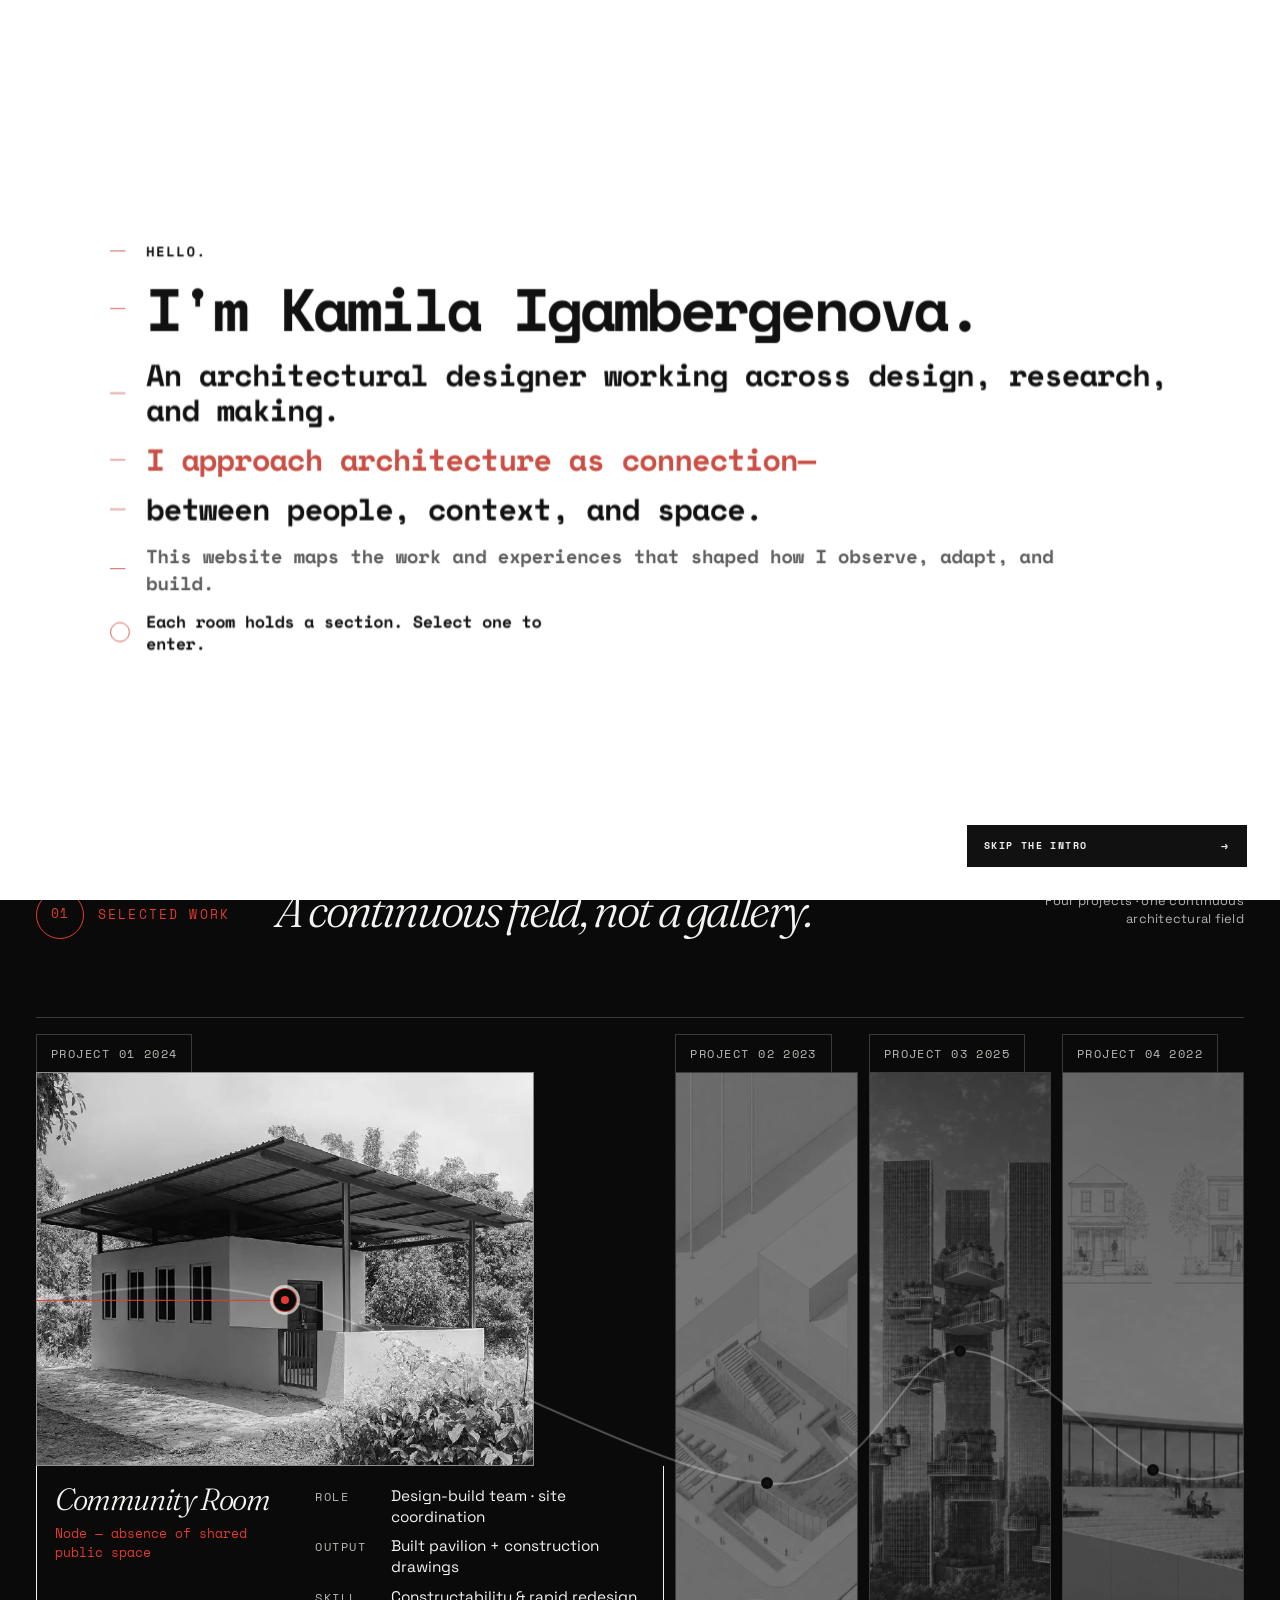
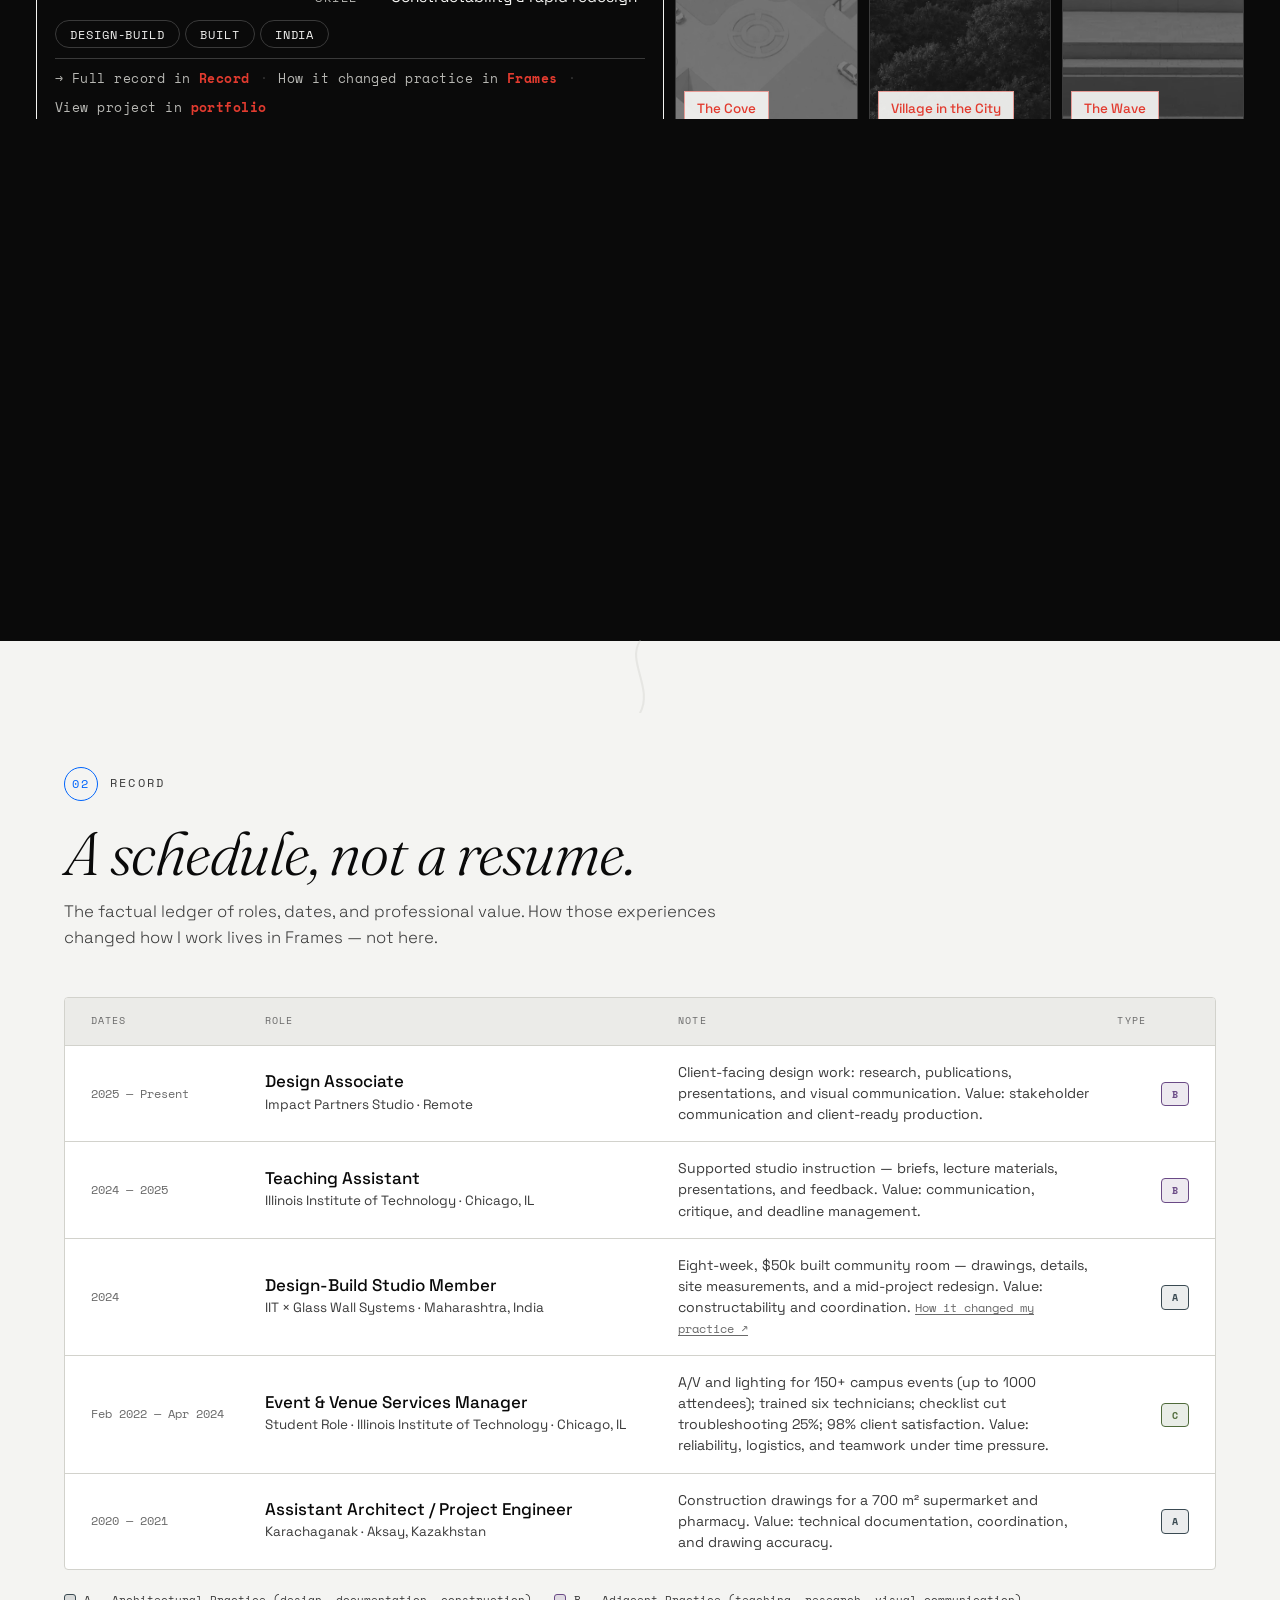
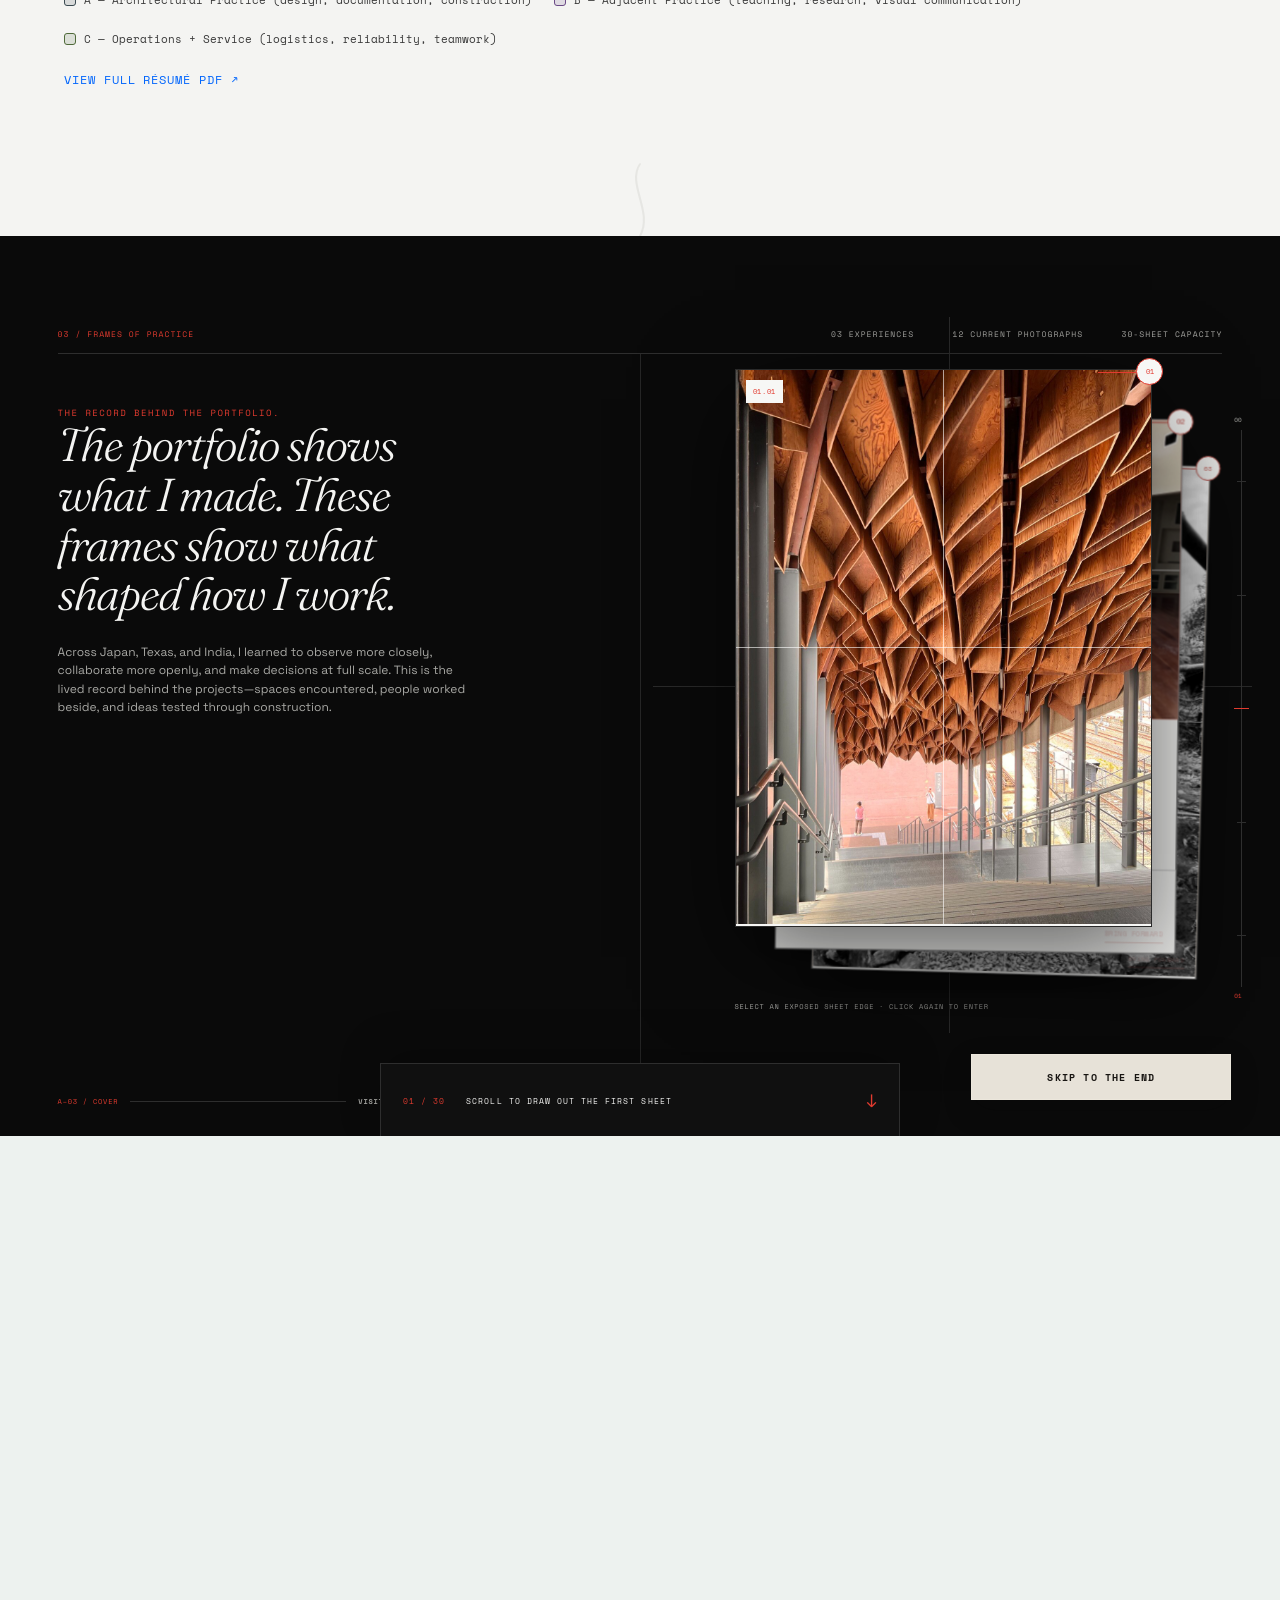
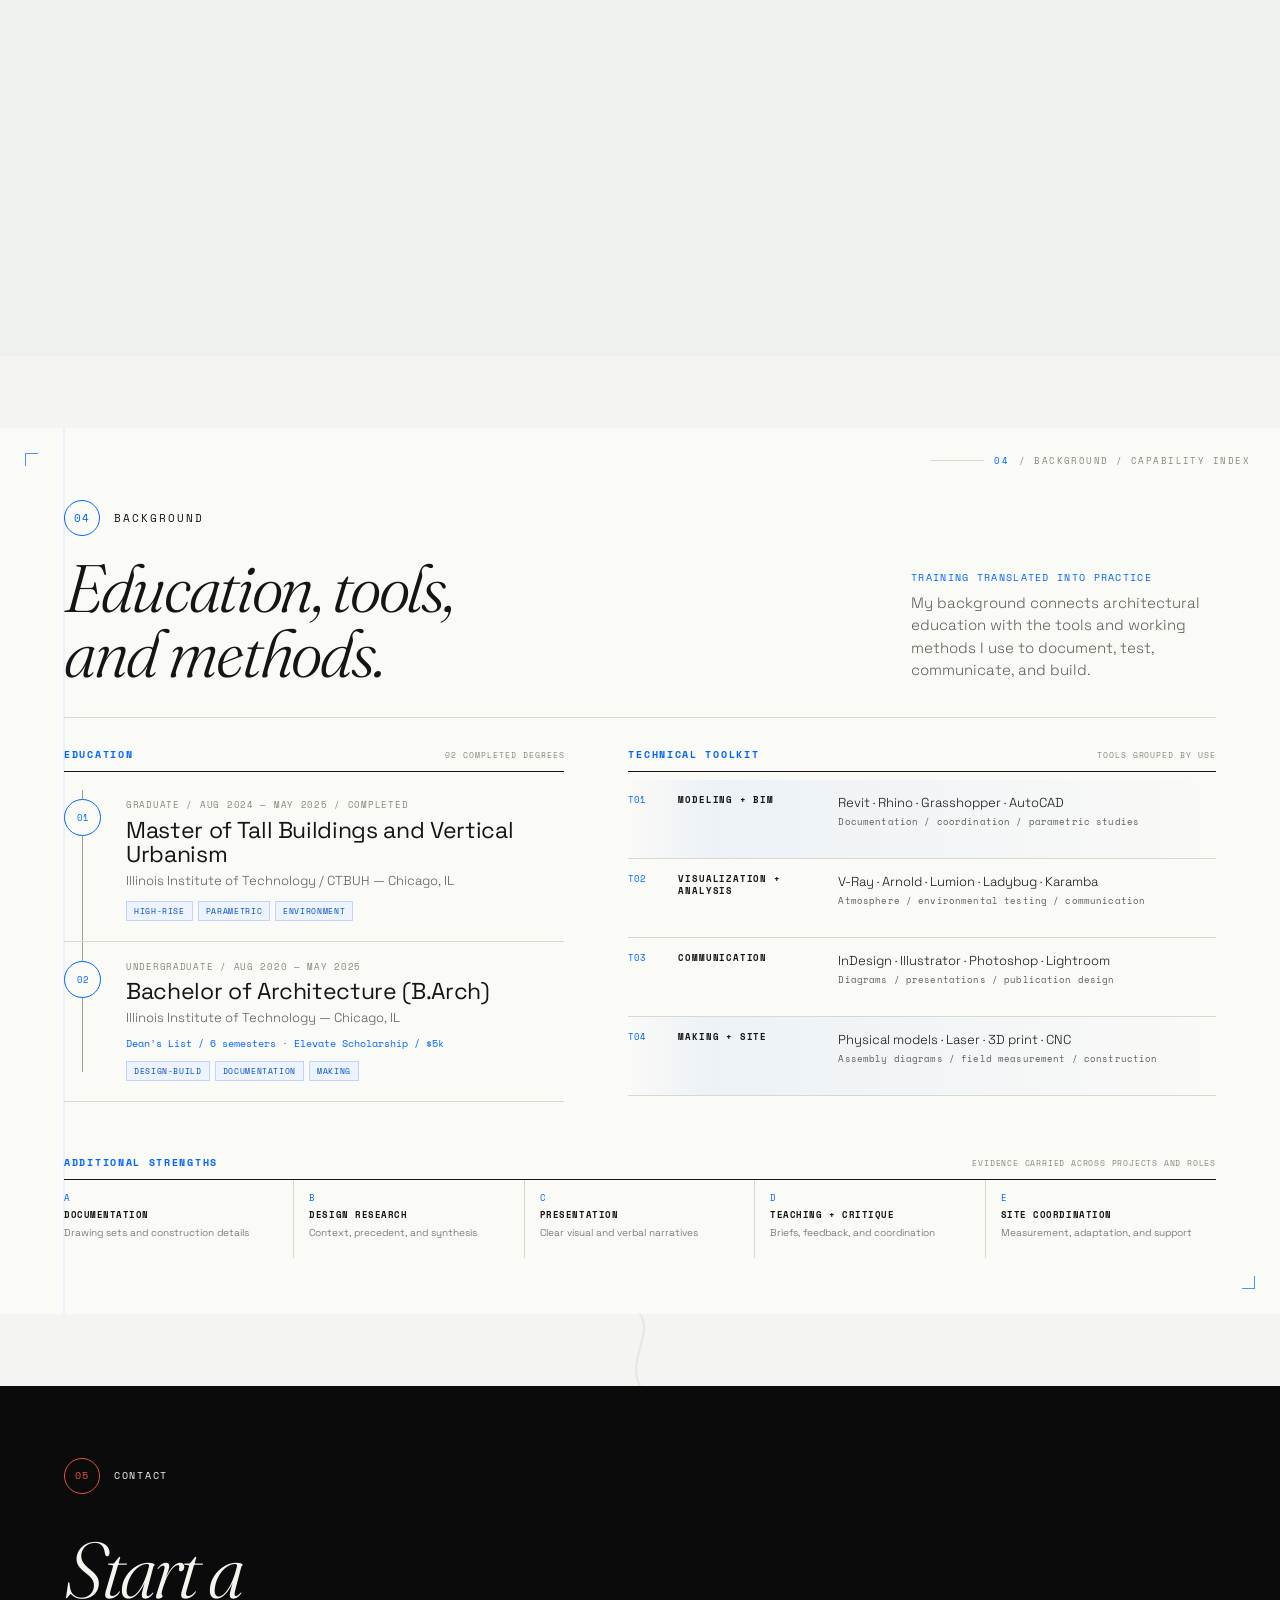
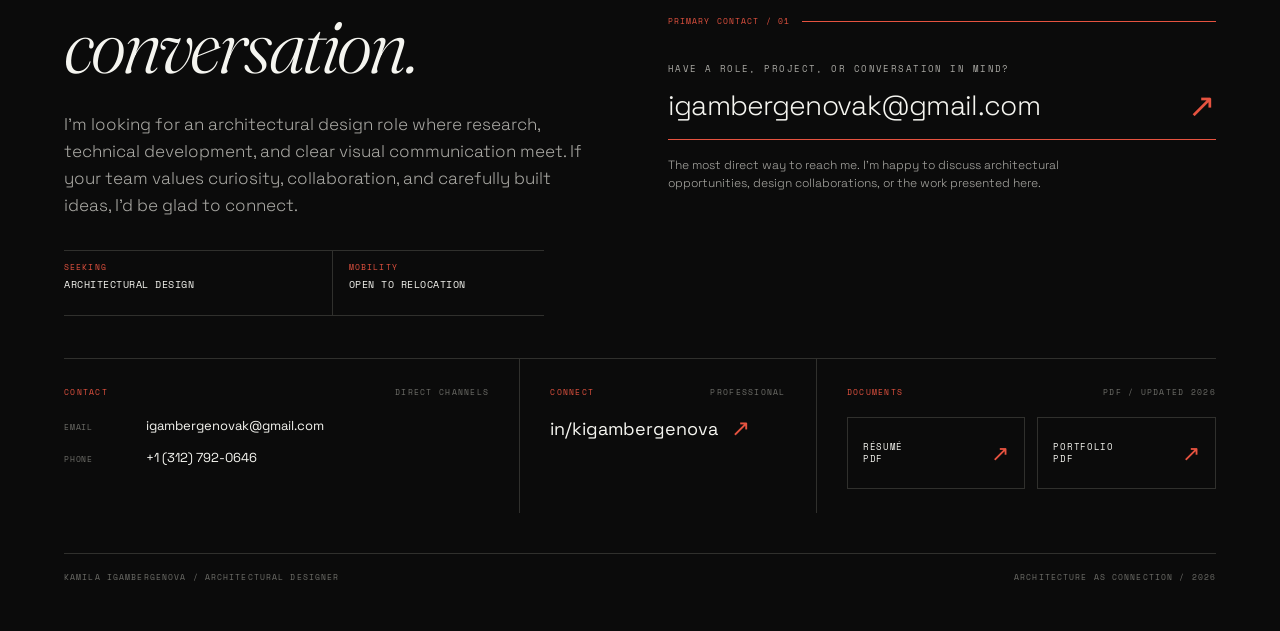
==== commit dc5322e0: "colors fonts and theme changed" ====
--- a/index.html
+++ b/index.html
@@ -8,10 +8,13 @@
   <link rel="preconnect" href="https://fonts.googleapis.com" />
   <link rel="preconnect" href="https://fonts.gstatic.com" crossorigin />
   <link href="https://fonts.googleapis.com/css2?family=Fraunces:ital,opsz,wght@0,9..144,300..900;1,9..144,300..700&family=Space+Grotesk:wght@300..700&family=Space+Mono:ital,wght@0,400;0,700;1,400&display=swap" rel="stylesheet" />
-  <link rel="stylesheet" href="css/style.css?v=20260725e" />
-  <link rel="stylesheet" href="css/selected-work.css?v=20260719b" />
+  <link rel="stylesheet" href="css/style.css?v=20260729g" />
+  <link rel="stylesheet" href="css/selected-work.css?v=20260729f" />
   <link rel="stylesheet" href="css/frames-of-practice.css?v=20260725e" />
-  <link rel="stylesheet" href="css/connection-nav.css?v=20260725e" />
+  <link rel="stylesheet" href="css/connection-nav.css?v=20260729c" />
+  <link rel="stylesheet" href="css/index-theme.css?v=20260729g" />
+  <link rel="stylesheet" href="css/background-section.css?v=20260729f" />
+  <link rel="stylesheet" href="css/contact-section.css?v=20260729f" />
   <noscript><style>.opener{display:none!important}body{overflow:auto!important}</style></noscript>
   <link rel="icon" href="data:image/svg+xml,%3Csvg xmlns='http://www.w3.org/2000/svg' viewBox='0 0 100 100'%3E%3Crect width='100' height='100' fill='%23f1ece1'/%3E%3Cpath d='M20 70 Q50 10 80 70' stroke='%23c1572f' stroke-width='6' fill='none' stroke-linecap='round'/%3E%3C/svg%3E" />
 </head>
@@ -78,8 +81,8 @@
     </section>
 
     <button class="enter-website" id="enter-website" type="button">
-      Enter The Website
-      <span aria-hidden="true">→</span>
+      <span>Enter Site</span>
+      <span class="enter-website__arrow" aria-hidden="true">→</span>
     </button>
     <div class="opener__fill" id="openerFill" aria-hidden="true"></div>
   </div>
@@ -126,25 +129,8 @@
 
     <div class="hero__foot">
       <span class="hero__scrollcue">Scroll to explore ↓</span>
-      <span>Chicago · 41.88° N, 87.63° W</span>
     </div>
   </header>
-
-  <!-- docked key-plan: the thread's corner marker / persistent nav -->
-  <nav class="kp-dock" id="kpDock" aria-label="Section map">
-    <svg class="kp-dock__svg" viewBox="0 0 200 170" role="img" aria-label="Section map">
-      <path class="connector" pathLength="1" stroke-width="2.4" d="M52,46 C52,68 80,72 94,82"/>
-      <path class="connector" pathLength="1" stroke-width="1" d="M160,44 C160,64 120,74 106,82"/>
-      <path class="connector" pathLength="1" stroke-width="1.4" d="M46,128 C46,108 80,100 94,90"/>
-      <path class="connector" pathLength="1" stroke-width="1.4" d="M158,128 C158,108 120,100 106,90"/>
-      <g class="kp-node" data-section="selected-work"><path class="kp-tangle" d="M46,38 c4,-5 10,5 6,8 c-4,3 -8,-1 -6,-4" pathLength="1"/><circle class="kp-dot" cx="52" cy="42" r="4.5"/><text class="kp-name" x="52" y="28" text-anchor="middle">Work</text></g>
-      <g class="kp-node" data-section="record"><path class="kp-tangle" d="M154,36 c4,-5 10,5 6,8 c-4,3 -8,-1 -6,-4" pathLength="1"/><circle class="kp-dot" cx="160" cy="40" r="4"/><text class="kp-name" x="160" y="26" text-anchor="middle">Record</text></g>
-      <g class="kp-node kp-node--main" data-section="frames-of-practice"><path class="kp-tangle" d="M92,82 c6,-7 16,7 8,12 c-6,4 -12,-2 -8,-6" pathLength="1"/><circle class="kp-dot" cx="100" cy="86" r="7"/><text class="kp-name" x="100" y="108" text-anchor="middle">Frames</text></g>
-      <g class="kp-node" data-section="background"><path class="kp-tangle" d="M40,128 c4,-5 10,5 6,8 c-4,3 -8,-1 -6,-4" pathLength="1"/><circle class="kp-dot" cx="46" cy="132" r="4"/><text class="kp-name" x="46" y="152" text-anchor="middle">Background</text></g>
-      <g class="kp-node" data-section="contact"><path class="kp-tangle" d="M152,128 c4,-5 10,5 6,8 c-4,3 -8,-1 -6,-4" pathLength="1"/><circle class="kp-dot" cx="158" cy="132" r="4"/><text class="kp-name" x="158" y="152" text-anchor="middle">Contact</text></g>
-    </svg>
-    <span class="kp-dock__tag">Key plan</span>
-  </nav>
 
   <!-- ============================================================
        02 — SELECTED WORK  (continuous field)
@@ -259,130 +245,169 @@
   <div class="seam" aria-hidden="true"><svg class="seam__svg" viewBox="0 0 40 100" preserveAspectRatio="none"><path class="seam__path" d="M20,0 C7,28 33,66 20,100" pathLength="1"/></svg></div>
 
   <!-- ============================================================
-       05 — WHAT I BRING TO PRACTICE
-       ============================================================ -->
-  <section class="bring" id="what-i-bring">
-    <div class="bring__head reveal">
-      <p class="bring__kicker"><span>04</span> What I Bring to Practice</p>
-      <h2 class="bring__title">Why this path makes me useful on a team.</h2>
-      <p class="bring__lede">Five hiring-relevant habits — drawn from the work, the record, and the frames above.</p>
-    </div>
-    <ol class="bring__list">
-      <li class="bring__item reveal">
-        <h3>I observe before proposing.</h3>
-        <p>I read context, behavior, constraints, and patterns before defining a response.</p>
-      </li>
-      <li class="bring__item reveal">
-        <h3>I communicate ideas clearly.</h3>
-        <p>Teaching, publications, diagrams, presentations, and visual work trained me to translate complex ideas for different audiences.</p>
-      </li>
-      <li class="bring__item reveal">
-        <h3>I adapt without losing intent.</h3>
-        <p>Design-build taught me to revise solutions when conditions change while protecting the project’s core purpose.</p>
-      </li>
-      <li class="bring__item reveal">
-        <h3>I connect concept to execution.</h3>
-        <p>I move between research, spatial strategy, documentation, detailing, and making.</p>
-      </li>
-      <li class="bring__item reveal">
-        <h3>I contribute to teams.</h3>
-        <p>I listen, coordinate, support others, and take responsibility where the work needs it.</p>
-      </li>
-    </ol>
+       04 — BACKGROUND
+       ============================================================ -->
+  <section id="background" aria-label="Background">
+    <div class="sheet">
+      <i class="crop tl" aria-hidden="true"></i>
+      <i class="crop br" aria-hidden="true"></i>
+      <div class="registration"><b>04</b> / BACKGROUND / CAPABILITY INDEX</div>
+
+      <header class="head">
+        <div>
+          <p class="kicker"><span>04</span> Background</p>
+          <h2>Education, tools,<br />and methods.</h2>
+        </div>
+        <p class="head-copy">
+          <strong>Training translated into practice</strong>
+          My background connects architectural education with the tools and working methods I use to document, test, communicate, and build.
+        </p>
+      </header>
+
+      <div class="body-grid">
+        <div class="column education">
+          <h3 class="column-title">Education <small>02 completed degrees</small></h3>
+
+          <article class="degree">
+            <span class="degree-index">01</span>
+            <div>
+              <p class="degree-meta">Graduate / Aug 2024 — May 2025 / Completed</p>
+              <h4>Master of Tall Buildings and Vertical Urbanism</h4>
+              <p class="degree-school">Illinois Institute of Technology / CTBUH — Chicago, IL</p>
+              <div class="tags">
+                <span class="tag">High-rise</span>
+                <span class="tag">Parametric</span>
+                <span class="tag">Environment</span>
+              </div>
+            </div>
+          </article>
+
+          <article class="degree">
+            <span class="degree-index">02</span>
+            <div>
+              <p class="degree-meta">Undergraduate / Aug 2020 — May 2025</p>
+              <h4>Bachelor of Architecture (B.Arch)</h4>
+              <p class="degree-school">Illinois Institute of Technology — Chicago, IL</p>
+              <p class="degree-honors">Dean’s List / 6 semesters · Elevate Scholarship / $5k</p>
+              <div class="tags">
+                <span class="tag">Design-build</span>
+                <span class="tag">Documentation</span>
+                <span class="tag">Making</span>
+              </div>
+            </div>
+          </article>
+        </div>
+
+        <div class="column toolkit">
+          <h3 class="column-title">Technical toolkit <small>Tools grouped by use</small></h3>
+
+          <div class="tool-row is-linked">
+            <span class="tool-index">T01</span>
+            <span class="tool-label">Modeling + BIM</span>
+            <p class="tool-list">Revit · Rhino · Grasshopper · AutoCAD
+              <span class="tool-use">Documentation / coordination / parametric studies</span>
+            </p>
+          </div>
+          <div class="tool-row">
+            <span class="tool-index">T02</span>
+            <span class="tool-label">Visualization + analysis</span>
+            <p class="tool-list">V-Ray · Arnold · Lumion · Ladybug · Karamba
+              <span class="tool-use">Atmosphere / environmental testing / communication</span>
+            </p>
+          </div>
+          <div class="tool-row">
+            <span class="tool-index">T03</span>
+            <span class="tool-label">Communication</span>
+            <p class="tool-list">InDesign · Illustrator · Photoshop · Lightroom
+              <span class="tool-use">Diagrams / presentations / publication design</span>
+            </p>
+          </div>
+          <div class="tool-row is-linked">
+            <span class="tool-index">T04</span>
+            <span class="tool-label">Making + site</span>
+            <p class="tool-list">Physical models · Laser · 3D print · CNC
+              <span class="tool-use">Assembly diagrams / field measurement / construction</span>
+            </p>
+          </div>
+        </div>
+      </div>
+
+      <div class="strengths">
+        <div class="strength-head">Additional strengths <small>Evidence carried across projects and roles</small></div>
+        <div class="strength-grid">
+          <article class="strength"><span>A</span><b>Documentation</b><p>Drawing sets and construction details</p></article>
+          <article class="strength"><span>B</span><b>Design research</b><p>Context, precedent, and synthesis</p></article>
+          <article class="strength"><span>C</span><b>Presentation</b><p>Clear visual and verbal narratives</p></article>
+          <article class="strength"><span>D</span><b>Teaching + critique</b><p>Briefs, feedback, and coordination</p></article>
+          <article class="strength"><span>E</span><b>Site coordination</b><p>Measurement, adaptation, and support</p></article>
+        </div>
+      </div>
+    </div>
   </section>
 
-  <div class="seam" aria-hidden="true"><svg class="seam__svg" viewBox="0 0 40 100" preserveAspectRatio="none"><path class="seam__path" d="M20,0 C7,28 33,66 20,100" pathLength="1"/></svg></div>
-
-  <!-- ============================================================
-       06 — BACKGROUND
-       ============================================================ -->
-  <section class="background" id="background">
-    <div class="bg__head reveal">
-      <p class="bg__kicker"><span>05</span> Background</p>
-      <h2 class="bg__title">Education and toolkit.</h2>
-      <p class="bg__intro">My experience spans documentation, design-build coordination, teaching, research, and visual communication.</p>
-    </div>
-
-    <div class="bg__grid bg__grid--two">
-      <div class="bg__col reveal">
-        <h3 class="bg__label">Education</h3>
-        <article class="bg__item">
-          <span class="bg__year">Aug 2024 — May 2025 · Completed</span>
-          <h4>Master of Tall Buildings and Vertical Urbanism</h4>
-          <p>Illinois Institute of Technology / CTBUH — Chicago, IL</p>
-        </article>
-        <article class="bg__item">
-          <span class="bg__year">Aug 2020 — May 2025</span>
-          <h4>Bachelor of Architecture (B.Arch)</h4>
-          <p>Illinois Institute of Technology — Chicago, IL</p>
-          <p class="bg__honors">Dean’s List (6 semesters) · Elevate Scholarship ($5k)</p>
-        </article>
-      </div>
-
-      <div class="bg__col reveal">
-        <h3 class="bg__label">Technical Toolkit</h3>
-        <div class="bg__skills">
-          <p><b>Modeling + BIM</b><br/>Revit · Rhino · Grasshopper · AutoCAD</p>
-          <p><b>Visualization</b><br/>V-Ray · Arnold · Lumion · Ladybug · Karamba</p>
-          <p><b>Communication + Documentation</b><br/>InDesign · Illustrator · Photoshop · Lightroom · Diagrams · Presentations · Publication design</p>
-          <p><b>Making + Site</b><br/>Physical models · Laser · 3D print · CNC · Assembly diagrams · Site measurements · Construction support</p>
-        </div>
-      </div>
-    </div>
-
-    <div class="bg__strengths reveal">
-      <h3 class="bg__label">Additional Strengths</h3>
-      <ul class="bg__strength-list">
-        <li>Documentation</li>
-        <li>Design research</li>
-        <li>Presentation development</li>
-        <li>Teaching and critique</li>
-        <li>Site coordination</li>
-      </ul>
-    </div>
-  </section>
-
   <div class="seam seam--dark" aria-hidden="true"><svg class="seam__svg" viewBox="0 0 40 100" preserveAspectRatio="none"><path class="seam__path" d="M20,0 C33,28 7,66 20,100" pathLength="1"/></svg></div>
 
   <!-- ============================================================
-       07 — CONTACT
-       ============================================================ -->
-  <footer class="footer" id="contact">
-    <svg class="knot knot--resolved" viewBox="0 0 60 30" aria-hidden="true"><line x1="0" y1="15" x2="24" y2="15"/><circle cx="30" cy="15" r="6"/><line x1="36" y1="15" x2="60" y2="15"/></svg>
-    <div class="footer__top reveal">
-      <p class="footer__kicker"><span>06</span> Contact</p>
-      <p class="footer__statement">Let’s Connect.</p>
-      <p class="footer__cta">I’m seeking an early-career architectural role where I can contribute design thinking, visual communication, site awareness, and a strong commitment to technical growth.</p>
-    </div>
-    <div class="footer__grid">
-      <div>
-        <span class="footer__label">Email</span>
-        <a href="mailto:igambergenovak@gmail.com">igambergenovak@gmail.com</a>
-      </div>
-      <div>
-        <span class="footer__label">Phone</span>
-        <a href="tel:+13127920646">+1 (312) 792-0646</a>
-      </div>
-      <div>
-        <span class="footer__label">LinkedIn</span>
-        <a href="https://www.linkedin.com/in/kigambergenova/" target="_blank" rel="noopener">in/kigambergenova ↗</a>
-      </div>
-      <div>
-        <span class="footer__label">Documents</span>
-        <a href="assets/Resume_Kamila_Igambergenova.pdf" target="_blank" rel="noopener">Résumé (PDF) ↗</a><br/>
-        <a href="assets/Portfolio_Kamila_Igambergenova.pdf" target="_blank" rel="noopener">Portfolio (PDF) ↗</a>
-      </div>
-    </div>
-    <div class="footer__base">
-      <span>© <span id="year"></span> Kamila Igambergenova</span>
-      <span>Architecture as Connection</span>
+       05 — CONTACT
+       ============================================================ -->
+  <footer id="contact" aria-label="Contact">
+    <div class="contact-sheet">
+      <p class="section-meta"><span>05</span> Contact</p>
+
+      <div class="contact-hero">
+        <div class="hero-copy">
+          <h2>Start a<br />conversation.</h2>
+          <p>I’m looking for an architectural design role where research, technical development, and clear visual communication meet. If your team values curiosity, collaboration, and carefully built ideas, I’d be glad to connect.</p>
+
+          <div class="availability" aria-label="Opportunity information">
+            <div><span>Seeking</span><b>Architectural design</b></div>
+            <div><span>Mobility</span><b>Open to relocation</b></div>
+          </div>
+        </div>
+
+        <aside class="threshold">
+          <span class="threshold-index">Primary contact / 01</span>
+          <p class="threshold-kicker">Have a role, project, or conversation in mind?</p>
+          <a class="email" href="mailto:igambergenovak@gmail.com">
+            <strong>igambergenovak@gmail.com</strong>
+            <i aria-hidden="true">↗</i>
+          </a>
+          <p class="email-caption">The most direct way to reach me. I’m happy to discuss architectural opportunities, design collaborations, or the work presented here.</p>
+        </aside>
+      </div>
+
+      <div class="register">
+        <div class="register-block">
+          <p class="register-label">Contact <i>Direct channels</i></p>
+          <div class="contact-line"><span>Email</span><a href="mailto:igambergenovak@gmail.com">igambergenovak@gmail.com</a></div>
+          <div class="contact-line"><span>Phone</span><a href="tel:+13127920646">+1 (312) 792-0646</a></div>
+        </div>
+
+        <div class="register-block">
+          <p class="register-label">Connect <i>Professional</i></p>
+          <a class="linkedin" href="https://www.linkedin.com/in/kigambergenova/" target="_blank" rel="noopener noreferrer"><span>in/kigambergenova</span><i aria-hidden="true">↗</i></a>
+        </div>
+
+        <div class="register-block">
+          <p class="register-label">Documents <i>PDF / Updated 2026</i></p>
+          <div class="documents">
+            <a class="document" href="assets/Resume_Kamila_Igambergenova.pdf" target="_blank" rel="noopener"><span>Résumé<br />PDF</span><i aria-hidden="true">↗</i></a>
+            <a class="document" href="assets/Portfolio_Kamila_Igambergenova.pdf" target="_blank" rel="noopener"><span>Portfolio<br />PDF</span><i aria-hidden="true">↗</i></a>
+          </div>
+        </div>
+      </div>
+
+      <div class="contact-foot">
+        <span class="footer-name">Kamila Igambergenova / Architectural Designer</span>
+        <span class="footer-theme">Architecture as connection / 2026</span>
+      </div>
     </div>
   </footer>
 
-  <script src="js/main.js?v=20260725e"></script>
-  <script src="js/connection-nav.js?v=20260725e"></script>
-  <script src="js/selected-work.js?v=20260719b"></script>
+  <script src="js/main.js?v=20260729e"></script>
+  <script src="js/connection-nav.js?v=20260729f"></script>
+  <script src="js/selected-work.js?v=20260729d"></script>
   <script src="js/frames-extra-photos.js?v=20260721"></script>
-  <script src="js/frames-of-practice.js?v=20260725e"></script>
+  <script src="js/frames-of-practice.js?v=20260729g"></script>
 </body>
 </html>
--- a/css/style.css
+++ b/css/style.css
@@ -229,7 +229,7 @@
 .hero__foot {
   position: relative; z-index: 2;
   margin-top: auto; padding-top: clamp(24px, 5vh, 60px);
-  display: flex; justify-content: space-between; align-items: flex-end;
+  display: flex; justify-content: flex-start; align-items: flex-end;
   flex-wrap: wrap; gap: 16px;
   font-family: var(--mono); font-size: 0.72rem; letter-spacing: 0.16em;
   text-transform: uppercase; color: var(--ink-faint);
@@ -1784,7 +1784,7 @@
    ANCHOR SCROLL OFFSET (fixed nav)
    ========================================================= */
 #selected-work, #record, #frames-of-practice,
-#what-i-bring, #background, #contact,
+#background, #contact,
 #frame-japan, #frame-texas, #frame-india,
 #community-room, #the-cove, #village-in-the-city, #the-wave,
 #p01, #p02, #p03, #p04 {
--- a/css/selected-work.css
+++ b/css/selected-work.css
@@ -82,7 +82,7 @@
 
 .work-story .story-heading h2 {
   margin: -5px 0 0;
-  font: 400 clamp(2.25rem, 3.75vw, 4.25rem)/.98 var(--sw-serif);
+  font: italic 300 clamp(2.25rem, 3.75vw, 4.25rem)/.98 var(--sw-serif);
   letter-spacing: -.05em;
 }
 
@@ -90,10 +90,9 @@
   max-width: min(280px, 28vw);
   margin: 0 0 4px;
   color: var(--sw-ink-soft);
-  font: 400 clamp(0.68rem, 1vw, 0.82rem)/1.45 var(--sw-mono);
-  letter-spacing: .08em;
+  font: 400 clamp(0.68rem, 1vw, 0.82rem)/1.45 var(--sw-sans);
+  letter-spacing: .02em;
   text-align: right;
-  text-transform: uppercase;
 }
 
 .work-story .story-heading a {
@@ -346,7 +345,7 @@
 
 .work-story .caption-title h3 {
   margin: 0;
-  font: 400 clamp(1.7rem, 2.4vw, 2.55rem)/.98 var(--sw-serif);
+  font: italic 300 clamp(1.7rem, 2.4vw, 2.55rem)/.98 var(--sw-serif);
   letter-spacing: -.045em;
 }
 
--- a/css/connection-nav.css
+++ b/css/connection-nav.css
@@ -401,12 +401,16 @@
   z-index: 12;
   right: clamp(18px, 2.6vw, 38px);
   bottom: clamp(18px, 2.6vw, 38px);
-  display: inline-flex;
+  display: grid;
+  grid-template-columns: 1fr auto;
   align-items: center;
-  gap: 12px;
+  gap: 18px;
+  min-width: min(280px, 72vw);
+  height: 42px;
   appearance: none;
   border: 1px solid var(--ink);
-  padding: 12px 16px 11px;
+  padding: 0 16px;
+  overflow: hidden;
   background: #fff;
   color: var(--ink);
   cursor: pointer;
@@ -414,10 +418,12 @@
   letter-spacing: 0.14em;
   text-transform: uppercase;
   opacity: 0;
+  visibility: hidden;
   pointer-events: none;
   transform: translateY(8px);
   transition:
     opacity 500ms ease 200ms,
+    visibility 500ms ease 200ms,
     transform 500ms ease 200ms,
     background 180ms ease,
     color 180ms ease,
@@ -436,16 +442,21 @@
 #opener.opening-page.is-entering-site .intro-copy-shell,
 #opener.opening-page.is-entering-site .enter-website {
   opacity: 0 !important;
+  visibility: hidden !important;
   pointer-events: none;
   transition: opacity 280ms ease;
 }
 
+#opener.opening-page.is-ready .enter-website,
 .opening-page.is-ready .enter-website {
   opacity: 1;
+  visibility: visible;
   pointer-events: auto;
   transform: translateY(0);
 }
 
+#opener.opening-page .enter-website:hover,
+#opener.opening-page .enter-website:focus-visible,
 .enter-website:hover,
 .enter-website:focus-visible {
   background: var(--ink);
@@ -453,7 +464,7 @@
   outline: none;
 }
 
-.enter-website span {
+.enter-website__arrow {
   font-size: 1.15em;
   line-height: 1;
 }
--- a/css/index-theme.css
+++ b/css/index-theme.css
@@ -0,0 +1,398 @@
+/* =========================================================
+   Index page only — black / off-white section rhythm
+   Linked from index.html. Does not affect opener or work.html.
+   Pattern: Hero white → Work black → Record white → Frames black
+            → Background white → Contact black
+   Accents: blue #0165FC on light · red #e23b2f on dark
+   Background + Contact use their own section CSS for look.
+   ========================================================= */
+
+body[data-page="about"] {
+  --paper: #f4f4f2;
+  --paper-2: #ebebe8;
+  --ink: #0a0a0a;
+  --ink-soft: #3a3a3a;
+  --ink-faint: #6a6a6a;
+  --line: #d2d2cc;
+  --sand: #e6e6e2;
+  --blue: #0165FC;
+  --blue-soft: #4d8fff;
+  --red: #e23b2f;
+  --red-soft: #ff4b2f;
+  --clay: var(--blue);
+  --clay-deep: #014fcc;
+  --surface-dark: #0a0a0a;
+  --surface-dark-2: #141414;
+  --on-dark: #f4f4f2;
+  --on-dark-soft: #b8b8b4;
+  background: var(--paper);
+  color: var(--ink);
+}
+
+/* ---------- Nav: invert with section ---------- */
+body[data-page="about"] .nav {
+  --nav-bg: var(--paper);
+  --nav-fg: var(--ink);
+  border-bottom-color: rgba(10, 10, 10, 0.08);
+}
+
+body[data-page="about"][data-nav="top"] .nav,
+body[data-page="about"][data-nav="record"] .nav,
+body[data-page="about"][data-nav="background"] .nav {
+  --nav-bg: var(--paper);
+  --nav-fg: var(--ink);
+  border-bottom-color: rgba(10, 10, 10, 0.08);
+}
+
+body[data-page="about"][data-nav="selected-work"] .nav,
+body[data-page="about"][data-nav="frames"] .nav,
+body[data-page="about"][data-nav="contact"] .nav {
+  --nav-bg: var(--surface-dark);
+  --nav-fg: var(--on-dark);
+  border-bottom-color: rgba(244, 244, 242, 0.12);
+}
+
+/* Full Portfolio control */
+body[data-page="about"] .page-portfolio {
+  color: var(--blue);
+  border-color: var(--blue);
+  background: rgba(244, 244, 242, 0.94);
+}
+body[data-page="about"] .page-portfolio:hover,
+body[data-page="about"] .page-portfolio:focus-visible {
+  color: #fff;
+  background: var(--blue);
+  border-color: var(--blue);
+}
+
+body[data-page="about"][data-nav="selected-work"] .page-portfolio,
+body[data-page="about"][data-nav="frames"] .page-portfolio,
+body[data-page="about"][data-nav="contact"] .page-portfolio {
+  color: var(--on-dark);
+  border-color: var(--red);
+  background: rgba(10, 10, 10, 0.88);
+}
+body[data-page="about"][data-nav="selected-work"] .page-portfolio:hover,
+body[data-page="about"][data-nav="selected-work"] .page-portfolio:focus-visible,
+body[data-page="about"][data-nav="frames"] .page-portfolio:hover,
+body[data-page="about"][data-nav="frames"] .page-portfolio:focus-visible,
+body[data-page="about"][data-nav="contact"] .page-portfolio:hover,
+body[data-page="about"][data-nav="contact"] .page-portfolio:focus-visible {
+  color: #fff;
+  background: var(--red);
+  border-color: var(--red);
+}
+
+body[data-page="about"] .scroll-thread span {
+  background: linear-gradient(90deg, var(--blue), var(--red));
+}
+
+/* =========================================================
+   HERO — white / light
+   ========================================================= */
+body[data-page="about"] .hero {
+  background: var(--paper);
+  color: var(--ink);
+}
+body[data-page="about"] .hero__title .accent,
+body[data-page="about"] .hero__rule,
+body[data-page="about"] .hero__enter,
+body[data-page="about"] .hero__scrollcue {
+  color: var(--blue);
+}
+body[data-page="about"] .hero__rule { background: var(--blue); }
+body[data-page="about"] .hero__enter:hover { border-color: var(--blue); }
+body[data-page="about"] .hero__enter--ghost:hover {
+  color: var(--blue);
+  border-color: var(--blue);
+}
+
+/* =========================================================
+   SELECTED WORK — black
+   ========================================================= */
+body[data-page="about"] .work-story {
+  --sw-paper: #0a0a0a;
+  --sw-paper-deep: #141414;
+  --sw-ink: #f4f4f2;
+  --sw-ink-soft: #b8b8b4;
+  --sw-ink-faint: #8a8a86;
+  --sw-line: #2a2a2a;
+  --sw-line-strong: #3a3a3a;
+  --sw-accent: var(--red);
+  --project-tint: #0a0a0a !important;
+  background: #0a0a0a !important;
+  color: var(--sw-ink);
+}
+
+body[data-page="about"] .work-story .section-marker,
+body[data-page="about"] .work-story .section-marker__number {
+  color: var(--red);
+}
+body[data-page="about"] .work-story .section-marker__number {
+  border-color: var(--red);
+}
+
+body[data-page="about"] .work-story .story-heading h2 {
+  color: #f4f4f2;
+}
+body[data-page="about"] .work-story .story-heading p {
+  color: rgba(244, 244, 242, 0.72);
+}
+
+body[data-page="about"] .work-story .thread-halo {
+  stroke: rgba(244, 244, 242, 0.18);
+}
+body[data-page="about"] .work-story .thread-line {
+  stroke: rgba(244, 244, 242, 0.28);
+}
+body[data-page="about"] .work-story .thread-active {
+  stroke: color-mix(in srgb, var(--red) 85%, transparent);
+}
+
+body[data-page="about"] .work-story .station-meta,
+body[data-page="about"] .work-story .station-title,
+body[data-page="about"] .work-story .station-copy {
+  color: var(--sw-ink);
+}
+
+body[data-page="about"] .work-story .station-short-title {
+  color: var(--red);
+  background: rgba(244, 244, 242, 0.94);
+  border-color: rgba(226, 59, 47, 0.45);
+}
+
+/* =========================================================
+   RECORD — white / light + blue accents
+   ========================================================= */
+body[data-page="about"] .record {
+  max-width: none;
+  width: 100%;
+  background: var(--paper);
+  color: var(--ink);
+  --clay: var(--blue);
+  --clay-deep: #014fcc;
+  padding-left: var(--gutter);
+  padding-right: var(--gutter);
+}
+body[data-page="about"] .record__head,
+body[data-page="about"] .schedule,
+body[data-page="about"] .legend,
+body[data-page="about"] .record__resume-wrap {
+  max-width: var(--maxw);
+  margin-left: auto;
+  margin-right: auto;
+}
+body[data-page="about"] .record__kicker { color: var(--ink-soft); }
+body[data-page="about"] .record__kicker span {
+  color: var(--blue);
+  border-color: var(--blue);
+}
+body[data-page="about"] .record__title { color: var(--ink); }
+body[data-page="about"] .record__resume { color: var(--blue); }
+body[data-page="about"] .record__resume:hover { border-color: var(--blue); }
+body[data-page="about"] .sched-xref:hover { color: var(--blue); }
+body[data-page="about"] .schedule {
+  background: #fff;
+  border-color: var(--line);
+}
+body[data-page="about"] .sched-head {
+  background: var(--paper-2);
+  color: var(--ink-faint);
+}
+
+/* =========================================================
+   TYPE ROLES (site, excluding opener / intro animation)
+   Sans  = professional statement
+   Mono  = architectural notation
+   Serif italic = personal reflection
+   ========================================================= */
+body[data-page="about"] .nav,
+body[data-page="about"] .nav__links a,
+body[data-page="about"] .page-portfolio,
+body[data-page="about"] .section-marker,
+body[data-page="about"] .hero__eyebrow,
+body[data-page="about"] .hero__scrollcue,
+body[data-page="about"] .hero__foot,
+body[data-page="about"] .hero__enter,
+body[data-page="about"] .record__kicker,
+body[data-page="about"] .sched-head,
+body[data-page="about"] .sched-row__dates,
+body[data-page="about"] .legend,
+body[data-page="about"] .record__resume,
+body[data-page="about"] .rtag {
+  font-family: var(--mono);
+  font-style: normal;
+}
+
+body[data-page="about"] .hero__lede,
+body[data-page="about"] .hero__seeking,
+body[data-page="about"] .record__lede,
+body[data-page="about"] .sched-row__role,
+body[data-page="about"] .sched-row__role b,
+body[data-page="about"] .sched-row__note,
+body[data-page="about"] .story-heading p,
+body[data-page="about"] .work-story .station-copy p {
+  font-family: var(--sans);
+  font-style: normal;
+}
+
+body[data-page="about"] .hero__title,
+body[data-page="about"] .story-heading h2,
+body[data-page="about"] .record__title {
+  font-family: var(--serif);
+  font-style: italic;
+  font-weight: 300;
+}
+
+/* Frames: match site fonts (opener untouched) */
+body[data-page="about"] #frames-of-practice-root {
+  --font-geist-sans: "Space Grotesk", system-ui, sans-serif;
+  --font-geist-mono: "Space Mono", ui-monospace, monospace;
+  font-family: var(--font-geist-sans), system-ui, sans-serif;
+}
+
+/* =========================================================
+   FRAMES COVER — black + red
+   ========================================================= */
+body[data-page="about"] #frames-of-practice {
+  background: #0a0a0a;
+}
+body[data-page="about"] #frames-of-practice-root .frames-introduction {
+  --cover-bg: #0a0a0a;
+  --cover-ink: #f4f4f2;
+  --cover-muted: #a8a8a4;
+  --cover-rule: #2e2e2e;
+  --accent: #e23b2f;
+  --signal: #0165FC;
+  background: #0a0a0a;
+  color: #f4f4f2;
+}
+body[data-page="about"] #frames-of-practice-root .frames-introduction .cover-statement h1,
+body[data-page="about"] #frames-of-practice-root .frames-introduction .introduction-index {
+  color: #e23b2f;
+  font-family: "Space Mono", ui-monospace, monospace;
+  font-style: normal;
+}
+body[data-page="about"] #frames-of-practice-root .frames-introduction .introduction-lead {
+  color: #f4f4f2;
+  font-family: var(--serif), Georgia, "Times New Roman", serif;
+  font-style: italic;
+  font-weight: 300;
+}
+body[data-page="about"] #frames-of-practice-root .frames-introduction .cover-scroll-pull:hover,
+body[data-page="about"] #frames-of-practice-root .frames-introduction .cover-scroll-pull:focus-visible {
+  background: #e23b2f;
+  border-color: #e23b2f;
+}
+
+/* =========================================================
+   FRAMES COMPLETE INDEX (last sheet) — black theme
+   ========================================================= */
+body[data-page="about"] #frames-of-practice-root .visual-index {
+  background: #0a0a0a;
+  color: #f4f4f2;
+  --ink: #f4f4f2;
+  --muted: #a8a8a4;
+  --rule: #2e2e2e;
+  --accent: #e23b2f;
+  --signal: #e23b2f;
+  --paper: #0a0a0a;
+  --place-wash: #161616;
+}
+
+body[data-page="about"] #frames-of-practice-root .visual-index .index-chapter-heading h2 {
+  color: #f4f4f2;
+  font-family: var(--serif), Georgia, "Times New Roman", serif;
+  font-style: italic;
+  font-weight: 300;
+}
+
+body[data-page="about"] #frames-of-practice-root .visual-index .index-chapter-heading p {
+  color: #a8a8a4;
+  font-family: "Space Grotesk", system-ui, sans-serif;
+  font-style: normal;
+}
+
+body[data-page="about"] #frames-of-practice-root .visual-index .index-chapter-heading > span {
+  color: #e23b2f;
+  border-color: #e23b2f;
+  font-family: "Space Mono", ui-monospace, monospace;
+}
+
+body[data-page="about"] #frames-of-practice-root .visual-index .index-body > article {
+  border-bottom-color: #2e2e2e;
+}
+
+body[data-page="about"] #frames-of-practice-root .visual-index .index-grid img,
+body[data-page="about"] #frames-of-practice-root .visual-index .index-placeholder {
+  border-color: #2e2e2e;
+  background: #161616;
+  color: #8a8a86;
+}
+
+body[data-page="about"] #frames-of-practice-root .visual-index .index-placeholder:before,
+body[data-page="about"] #frames-of-practice-root .visual-index .index-placeholder:after {
+  background: #3a3a36;
+}
+
+body[data-page="about"] #frames-of-practice-root .visual-index .index-placeholder i {
+  border-color: #e23b2f;
+}
+
+body[data-page="about"] #frames-of-practice-root .visual-index .index-grid small {
+  color: #e23b2f;
+  font-family: "Space Mono", ui-monospace, monospace;
+}
+
+body[data-page="about"] #frames-of-practice-root .visual-index .index-grid b {
+  color: #a8a8a4;
+  font-family: "Space Mono", ui-monospace, monospace;
+}
+
+body[data-page="about"] #frames-of-practice-root .visual-index .index-grid button:after {
+  background: #2e2e2e;
+}
+
+body[data-page="about"] #frames-of-practice-root .visual-index .index-grid button:hover:after,
+body[data-page="about"] #frames-of-practice-root .visual-index .index-grid button:focus-visible:after {
+  background: #e23b2f;
+}
+
+/* Frames chapter type roles */
+body[data-page="about"] #frames-of-practice-root .caption-meta,
+body[data-page="about"] #frames-of-practice-root .sheet-photo-index,
+body[data-page="about"] #frames-of-practice-root .sheet-index,
+body[data-page="about"] #frames-of-practice-root .frame-index,
+body[data-page="about"] #frames-of-practice-root .record-mark,
+body[data-page="about"] #frames-of-practice-root .skip-to-index {
+  font-family: "Space Mono", ui-monospace, monospace;
+  font-style: normal;
+}
+
+body[data-page="about"] #frames-of-practice-root .sheet-takeaway,
+body[data-page="about"] #frames-of-practice-root .spatial-frame h1,
+body[data-page="about"] #frames-of-practice-root .place-gate h1,
+body[data-page="about"] #frames-of-practice-root .caption h1 {
+  font-family: var(--serif), Georgia, "Times New Roman", serif;
+  font-style: italic;
+  font-weight: 300;
+}
+
+body[data-page="about"] .work-story .project-station.is-active .station-image {
+  border-color: rgba(244, 244, 242, 0.55);
+}
+
+body[data-page="about"] .work-story .station-image {
+  border-color: rgba(244, 244, 242, 0.18);
+}
+
+body[data-page="about"][data-nav="selected-work"] .nav__links,
+body[data-page="about"][data-nav="frames"] .nav__links,
+body[data-page="about"][data-nav="contact"] .nav__links {
+  background: var(--surface-dark);
+}
+
+/* Seams between sections stay quiet */
+body[data-page="about"] .seam__path {
+  stroke: var(--line);
+}
--- a/css/background-section.css
+++ b/css/background-section.css
@@ -0,0 +1,400 @@
+/* Background section — from background-section-revised.html */
+#background {
+  --bg-paper: #fafaf7;
+  --bg-paper-2: #f1f2ef;
+  --bg-ink: #151515;
+  --bg-soft: #5d5d58;
+  --bg-faint: #878780;
+  --bg-line: #d8d8d2;
+  --bg-line-dark: #9d9d96;
+  --bg-blue: #0165fc;
+  --bg-blue-pale: #edf3ff;
+  --bg-serif: "Fraunces", Georgia, serif;
+  --bg-sans: "Space Grotesk", Arial, sans-serif;
+  --bg-mono: "Space Mono", monospace;
+  margin: 0;
+  padding: 0;
+  max-width: none;
+  width: 100%;
+  background: var(--bg-paper);
+  color: var(--bg-ink);
+  font-family: var(--bg-sans);
+  -webkit-font-smoothing: antialiased;
+}
+
+#background .sheet {
+  position: relative;
+  width: 100%;
+  max-width: 1440px;
+  margin: 0 auto;
+  min-height: auto;
+  overflow: visible;
+  padding: clamp(48px, 7vw, 72px) clamp(20px, 5vw, 84px) clamp(40px, 5vw, 56px);
+  background:
+    linear-gradient(to right, transparent calc(clamp(20px, 5vw, 84px) - 1px), rgba(1, 101, 252, 0.13) clamp(20px, 5vw, 84px), transparent calc(clamp(20px, 5vw, 84px) + 1px)),
+    var(--bg-paper);
+}
+
+#background .registration {
+  position: absolute;
+  top: clamp(20px, 3vw, 28px);
+  right: clamp(16px, 3vw, 30px);
+  display: flex;
+  align-items: center;
+  gap: 10px;
+  font: 400 9px/1 var(--bg-mono);
+  letter-spacing: 0.16em;
+  color: var(--bg-faint);
+}
+
+#background .registration::before {
+  content: "";
+  width: 54px;
+  border-top: 1px solid var(--bg-line);
+}
+
+#background .registration b {
+  color: var(--bg-blue);
+  font-weight: 400;
+}
+
+#background .head {
+  position: relative;
+  display: grid;
+  grid-template-columns: 1fr minmax(200px, 305px);
+  gap: clamp(24px, 4vw, 50px);
+  align-items: end;
+  padding-bottom: 32px;
+  border-bottom: 1px solid var(--bg-line);
+}
+
+#background .kicker {
+  display: flex;
+  align-items: center;
+  gap: 14px;
+  margin: 0 0 20px;
+  font: 400 11px/1 var(--bg-mono);
+  letter-spacing: 0.18em;
+  text-transform: uppercase;
+}
+
+#background .kicker span {
+  width: 36px;
+  height: 36px;
+  display: grid;
+  place-items: center;
+  border: 1.25px solid var(--bg-blue);
+  border-radius: 50%;
+  color: var(--bg-blue);
+  letter-spacing: 0.08em;
+}
+
+#background .head h2 {
+  max-width: 880px;
+  margin: 0;
+  font: italic 300 clamp(36px, 5.5vw, 67px) / 0.96 var(--bg-serif);
+  letter-spacing: -0.035em;
+  color: var(--bg-ink);
+}
+
+#background .head-copy {
+  margin: 0 0 3px;
+  max-width: 300px;
+  color: var(--bg-soft);
+  font: 300 15px/1.5 var(--bg-sans);
+}
+
+#background .head-copy strong {
+  display: block;
+  margin-bottom: 8px;
+  color: var(--bg-blue);
+  font: 400 10px/1.2 var(--bg-mono);
+  letter-spacing: 0.13em;
+  text-transform: uppercase;
+}
+
+#background .body-grid {
+  position: relative;
+  display: grid;
+  grid-template-columns: 0.92fr 1.08fr;
+  gap: clamp(36px, 5vw, 72px);
+  padding-top: 32px;
+}
+
+#background .column {
+  position: relative;
+  z-index: 2;
+}
+
+#background .column-title {
+  display: flex;
+  justify-content: space-between;
+  align-items: baseline;
+  gap: 12px;
+  margin: 0 0 8px;
+  padding-bottom: 11px;
+  border-bottom: 1.5px solid var(--bg-ink);
+  color: var(--bg-blue);
+  font: 700 10px/1 var(--bg-mono);
+  letter-spacing: 0.17em;
+  text-transform: uppercase;
+}
+
+#background .column-title small {
+  color: var(--bg-faint);
+  font: 400 8px/1 var(--bg-mono);
+  letter-spacing: 0.12em;
+}
+
+#background .education {
+  position: relative;
+  min-height: 0;
+}
+
+#background .education::before {
+  content: "";
+  position: absolute;
+  left: 18px;
+  top: 40px;
+  bottom: 30px;
+  border-left: 1px solid var(--bg-line-dark);
+}
+
+#background .degree {
+  position: relative;
+  display: grid;
+  grid-template-columns: 48px 1fr;
+  gap: 14px;
+  padding: 19px 0 20px;
+  border-bottom: 1px solid var(--bg-line);
+}
+
+#background .degree-index {
+  position: relative;
+  z-index: 1;
+  width: 37px;
+  height: 37px;
+  display: grid;
+  place-items: center;
+  background: var(--bg-paper);
+  border: 1px solid var(--bg-blue);
+  border-radius: 50%;
+  color: var(--bg-blue);
+  font: 400 9px/1 var(--bg-mono);
+}
+
+#background .degree-meta {
+  margin: 0 0 7px;
+  color: var(--bg-faint);
+  font: 400 9px/1.3 var(--bg-mono);
+  letter-spacing: 0.08em;
+  text-transform: uppercase;
+}
+
+#background .degree h4 {
+  margin: 0;
+  max-width: 530px;
+  font: 400 clamp(18px, 2vw, 23px) / 1.08 var(--bg-sans);
+  letter-spacing: -0.015em;
+  color: var(--bg-ink);
+}
+
+#background .degree-school {
+  margin: 5px 0 10px;
+  color: var(--bg-soft);
+  font: 300 13px/1.35 var(--bg-sans);
+}
+
+#background .degree-honors {
+  margin: 6px 0 0;
+  color: var(--bg-blue);
+  font: 400 10px/1.35 var(--bg-mono);
+}
+
+#background .tags {
+  display: flex;
+  flex-wrap: wrap;
+  gap: 5px;
+  margin-top: 11px;
+}
+
+#background .tag {
+  padding: 5px 7px;
+  border: 1px solid #bfd3fb;
+  background: var(--bg-blue-pale);
+  color: #004dbf;
+  font: 400 8px/1 var(--bg-mono);
+  letter-spacing: 0.08em;
+  text-transform: uppercase;
+}
+
+#background .toolkit {
+  position: relative;
+}
+
+#background .tool-row {
+  display: grid;
+  grid-template-columns: 38px minmax(110px, 148px) 1fr;
+  gap: 12px;
+  align-items: start;
+  min-height: 79px;
+  padding: 14px 0 12px;
+  border-bottom: 1px solid var(--bg-line);
+}
+
+#background .tool-index {
+  color: var(--bg-blue);
+  font: 400 9px/1.3 var(--bg-mono);
+}
+
+#background .tool-label {
+  font: 700 9px/1.35 var(--bg-mono);
+  letter-spacing: 0.09em;
+  text-transform: uppercase;
+}
+
+#background .tool-list {
+  margin: 0;
+  color: var(--bg-ink);
+  font: 300 13px/1.35 var(--bg-sans);
+}
+
+#background .tool-use {
+  display: block;
+  margin-top: 5px;
+  color: var(--bg-soft);
+  font: 400 9px/1.35 var(--bg-mono);
+  letter-spacing: 0.015em;
+}
+
+#background .tool-row.is-linked {
+  background: linear-gradient(90deg, transparent 0, rgba(1, 101, 252, 0.055) 14%, transparent 100%);
+}
+
+#background .strengths {
+  position: relative;
+  margin-top: clamp(36px, 5vw, 56px);
+}
+
+#background .strength-head {
+  display: flex;
+  justify-content: space-between;
+  align-items: baseline;
+  gap: 12px;
+  padding-bottom: 11px;
+  border-bottom: 1.5px solid var(--bg-ink);
+  color: var(--bg-blue);
+  font: 700 10px/1 var(--bg-mono);
+  letter-spacing: 0.17em;
+  text-transform: uppercase;
+}
+
+#background .strength-head small {
+  color: var(--bg-faint);
+  font: 400 8px/1 var(--bg-mono);
+  letter-spacing: 0.1em;
+}
+
+#background .strength-grid {
+  display: grid;
+  grid-template-columns: repeat(5, 1fr);
+}
+
+#background .strength {
+  min-height: 78px;
+  padding: 13px 15px 8px 0;
+  border-right: 1px solid var(--bg-line);
+}
+
+#background .strength + .strength {
+  padding-left: 15px;
+}
+
+#background .strength:last-child {
+  border-right: 0;
+}
+
+#background .strength span {
+  display: block;
+  margin-bottom: 7px;
+  color: var(--bg-blue);
+  font: 400 9px/1 var(--bg-mono);
+}
+
+#background .strength b {
+  display: block;
+  font: 700 9px/1.25 var(--bg-mono);
+  letter-spacing: 0.06em;
+  text-transform: uppercase;
+}
+
+#background .strength p {
+  margin: 5px 0 0;
+  color: var(--bg-soft);
+  font: 300 10px/1.35 var(--bg-sans);
+}
+
+#background .crop {
+  position: absolute;
+  width: 13px;
+  height: 13px;
+  opacity: 0.7;
+}
+
+#background .crop.tl {
+  top: 25px;
+  left: 25px;
+  border-top: 1px solid var(--bg-blue);
+  border-left: 1px solid var(--bg-blue);
+}
+
+#background .crop.br {
+  right: 25px;
+  bottom: 25px;
+  border-right: 1px solid var(--bg-blue);
+  border-bottom: 1px solid var(--bg-blue);
+}
+
+@media (max-width: 980px) {
+  #background .head,
+  #background .body-grid {
+    grid-template-columns: 1fr;
+  }
+
+  #background .strength-grid {
+    grid-template-columns: repeat(2, 1fr);
+  }
+
+  #background .strength {
+    border-right: 0;
+    border-bottom: 1px solid var(--bg-line);
+    padding-left: 0 !important;
+    padding-right: 0;
+  }
+
+  #background .registration::before {
+    display: none;
+  }
+}
+
+@media (max-width: 640px) {
+  #background .tool-row {
+    grid-template-columns: 32px 1fr;
+  }
+
+  #background .tool-label {
+    grid-column: 2;
+  }
+
+  #background .tool-list {
+    grid-column: 1 / -1;
+  }
+
+  #background .strength-grid {
+    grid-template-columns: 1fr;
+  }
+
+  #background .registration {
+    display: none;
+  }
+}
--- a/css/contact-section.css
+++ b/css/contact-section.css
@@ -0,0 +1,368 @@
+/* Contact section — from contact-section-revised.html */
+#contact {
+  --ct-ground: #0b0b0b;
+  --ct-paper: #f5f5f0;
+  --ct-muted: #aaa9a4;
+  --ct-faint: #6f6f6a;
+  --ct-line: #30302d;
+  --ct-red: #e65340;
+  --ct-serif: "Fraunces", Georgia, serif;
+  --ct-sans: "Space Grotesk", Arial, sans-serif;
+  --ct-mono: "Space Mono", monospace;
+  display: block;
+  margin: 0;
+  padding: 0;
+  width: 100%;
+  background: var(--ct-ground);
+  color: var(--ct-paper);
+  font-family: var(--ct-sans);
+  -webkit-font-smoothing: antialiased;
+}
+
+#contact a {
+  color: inherit;
+  text-decoration: none;
+}
+
+#contact .contact-sheet {
+  position: relative;
+  width: 100%;
+  max-width: 1600px;
+  margin: 0 auto;
+  min-height: auto;
+  overflow: visible;
+  padding: clamp(48px, 6vw, 72px) clamp(20px, 5vw, 76px) clamp(36px, 4vw, 48px);
+  background: var(--ct-ground);
+}
+
+#contact .section-meta {
+  display: flex;
+  align-items: center;
+  gap: 14px;
+  margin: 0;
+  color: var(--ct-paper);
+  font: 400 10px/1 var(--ct-mono);
+  letter-spacing: 0.17em;
+  text-transform: uppercase;
+}
+
+#contact .section-meta span {
+  width: 36px;
+  height: 36px;
+  display: grid;
+  place-items: center;
+  border: 1px solid var(--ct-red);
+  border-radius: 50%;
+  color: var(--ct-red);
+  letter-spacing: 0.06em;
+}
+
+#contact .contact-hero {
+  display: grid;
+  grid-template-columns: 0.98fr 1.02fr;
+  gap: clamp(36px, 6vw, 92px);
+  align-items: center;
+  min-height: 0;
+  padding: clamp(28px, 4vw, 38px) 0 clamp(32px, 4vw, 42px);
+  border-bottom: 1px solid var(--ct-line);
+}
+
+#contact .hero-copy h2 {
+  max-width: 650px;
+  margin: 0;
+  font: italic 300 clamp(42px, 6.5vw, 79px) / 0.95 var(--ct-serif);
+  letter-spacing: -0.04em;
+  color: var(--ct-paper);
+}
+
+#contact .hero-copy > p {
+  max-width: 590px;
+  margin: 29px 0 0;
+  color: var(--ct-muted);
+  font: 300 17px/1.58 var(--ct-sans);
+}
+
+#contact .availability {
+  display: grid;
+  grid-template-columns: 1.12fr 0.88fr;
+  max-width: 480px;
+  margin-top: 31px;
+  border-top: 1px solid var(--ct-line);
+  border-bottom: 1px solid var(--ct-line);
+}
+
+#contact .availability div {
+  min-height: 64px;
+  padding: 12px 16px 11px 0;
+  border-right: 1px solid var(--ct-line);
+}
+
+#contact .availability div + div {
+  padding-left: 16px;
+}
+
+#contact .availability div:last-child {
+  border-right: 0;
+}
+
+#contact .availability span {
+  display: block;
+  margin-bottom: 7px;
+  color: var(--ct-red);
+  font: 400 8px/1 var(--ct-mono);
+  letter-spacing: 0.14em;
+  text-transform: uppercase;
+}
+
+#contact .availability b {
+  display: block;
+  color: var(--ct-paper);
+  font: 400 10px/1.35 var(--ct-mono);
+  letter-spacing: 0.05em;
+  text-transform: uppercase;
+}
+
+#contact .threshold {
+  position: relative;
+  min-height: 0;
+  display: flex;
+  flex-direction: column;
+  justify-content: center;
+  padding: 42px 0 36px;
+  border-top: 1.5px solid var(--ct-red);
+}
+
+#contact .threshold-index {
+  position: absolute;
+  top: -5px;
+  left: 0;
+  padding: 0 12px 0 0;
+  background: var(--ct-ground);
+  color: var(--ct-red);
+  font: 400 8px/1 var(--ct-mono);
+  letter-spacing: 0.14em;
+  text-transform: uppercase;
+}
+
+#contact .threshold-kicker {
+  position: relative;
+  z-index: 1;
+  margin: 0 0 16px;
+  color: var(--ct-muted);
+  font: 400 9px/1 var(--ct-mono);
+  letter-spacing: 0.16em;
+  text-transform: uppercase;
+}
+
+#contact .email {
+  position: relative;
+  z-index: 1;
+  display: inline-flex;
+  align-items: flex-end;
+  justify-content: space-between;
+  gap: 22px;
+  width: 100%;
+  padding-bottom: 17px;
+  border-bottom: 1px solid var(--ct-red);
+}
+
+#contact .email strong {
+  font: 300 clamp(18px, 2.4vw, 28px) / 1.12 var(--ct-sans);
+  letter-spacing: -0.025em;
+  word-break: break-word;
+}
+
+#contact .email i {
+  color: var(--ct-red);
+  font: 300 33px/1 var(--ct-serif);
+  font-style: normal;
+  flex-shrink: 0;
+}
+
+#contact .email-caption {
+  position: relative;
+  z-index: 1;
+  max-width: 430px;
+  margin: 16px 0 0;
+  color: var(--ct-muted);
+  font: 300 12px/1.5 var(--ct-sans);
+}
+
+#contact .register {
+  display: grid;
+  grid-template-columns: 1.2fr 0.78fr 1.05fr;
+  gap: 0;
+  min-height: 0;
+}
+
+#contact .register-block {
+  position: relative;
+  padding: 29px 30px 24px 0;
+  border-right: 1px solid var(--ct-line);
+}
+
+#contact .register-block + .register-block {
+  padding-left: 30px;
+}
+
+#contact .register-block:last-child {
+  border-right: 0;
+  padding-right: 0;
+}
+
+#contact .register-label {
+  display: flex;
+  justify-content: space-between;
+  gap: 12px;
+  margin: 0 0 21px;
+  color: var(--ct-red);
+  font: 400 8px/1 var(--ct-mono);
+  letter-spacing: 0.16em;
+  text-transform: uppercase;
+}
+
+#contact .register-label i {
+  color: var(--ct-faint);
+  font-style: normal;
+}
+
+#contact .contact-line {
+  display: grid;
+  grid-template-columns: 70px 1fr;
+  gap: 12px;
+  align-items: baseline;
+  margin-bottom: 14px;
+}
+
+#contact .contact-line span {
+  color: var(--ct-faint);
+  font: 400 8px/1 var(--ct-mono);
+  letter-spacing: 0.1em;
+  text-transform: uppercase;
+}
+
+#contact .contact-line b,
+#contact .contact-line a {
+  font: 400 13px/1.4 var(--ct-sans);
+}
+
+#contact .contact-line a:hover {
+  color: var(--ct-red);
+}
+
+#contact .linkedin {
+  display: inline-flex;
+  align-items: center;
+  gap: 13px;
+  font: 400 18px/1.2 var(--ct-sans);
+}
+
+#contact .linkedin i {
+  color: var(--ct-red);
+  font: 300 23px/1 var(--ct-serif);
+  font-style: normal;
+}
+
+#contact .linkedin:hover {
+  color: var(--ct-red);
+}
+
+#contact .documents {
+  display: grid;
+  grid-template-columns: 1fr 1fr;
+  gap: 12px;
+}
+
+#contact .document {
+  min-height: 72px;
+  display: flex;
+  justify-content: space-between;
+  align-items: center;
+  padding: 14px 15px;
+  border: 1px solid var(--ct-line);
+  transition: background 0.25s ease, border-color 0.25s ease;
+}
+
+#contact .document span {
+  font: 400 9px/1.35 var(--ct-mono);
+  letter-spacing: 0.08em;
+  text-transform: uppercase;
+}
+
+#contact .document i {
+  color: var(--ct-red);
+  font: 300 22px/1 var(--ct-serif);
+  font-style: normal;
+}
+
+#contact .document:hover {
+  border-color: var(--ct-red);
+  background: rgba(230, 83, 64, 0.08);
+}
+
+#contact .contact-foot {
+  position: relative;
+  margin-top: clamp(28px, 4vw, 40px);
+  display: flex;
+  justify-content: space-between;
+  align-items: flex-end;
+  gap: 16px;
+  padding-top: 18px;
+  border-top: 1px solid var(--ct-line);
+}
+
+#contact .footer-name,
+#contact .footer-theme {
+  color: var(--ct-faint);
+  font: 400 8px/1.4 var(--ct-mono);
+  letter-spacing: 0.14em;
+  text-transform: uppercase;
+}
+
+#contact .footer-theme {
+  text-align: right;
+}
+
+@media (max-width: 980px) {
+  #contact .contact-hero,
+  #contact .register {
+    grid-template-columns: 1fr;
+  }
+
+  #contact .register-block {
+    border-right: 0;
+    border-bottom: 1px solid var(--ct-line);
+    padding-left: 0 !important;
+    padding-right: 0;
+  }
+
+  #contact .register-block:last-child {
+    border-bottom: 0;
+  }
+}
+
+@media (max-width: 640px) {
+  #contact .availability {
+    grid-template-columns: 1fr;
+  }
+
+  #contact .availability div {
+    border-right: 0;
+    border-bottom: 1px solid var(--ct-line);
+    padding-left: 0;
+    padding-right: 0;
+  }
+
+  #contact .availability div:last-child {
+    border-bottom: 0;
+  }
+
+  #contact .contact-foot {
+    flex-direction: column;
+    align-items: flex-start;
+  }
+
+  #contact .footer-theme {
+    text-align: left;
+  }
+}
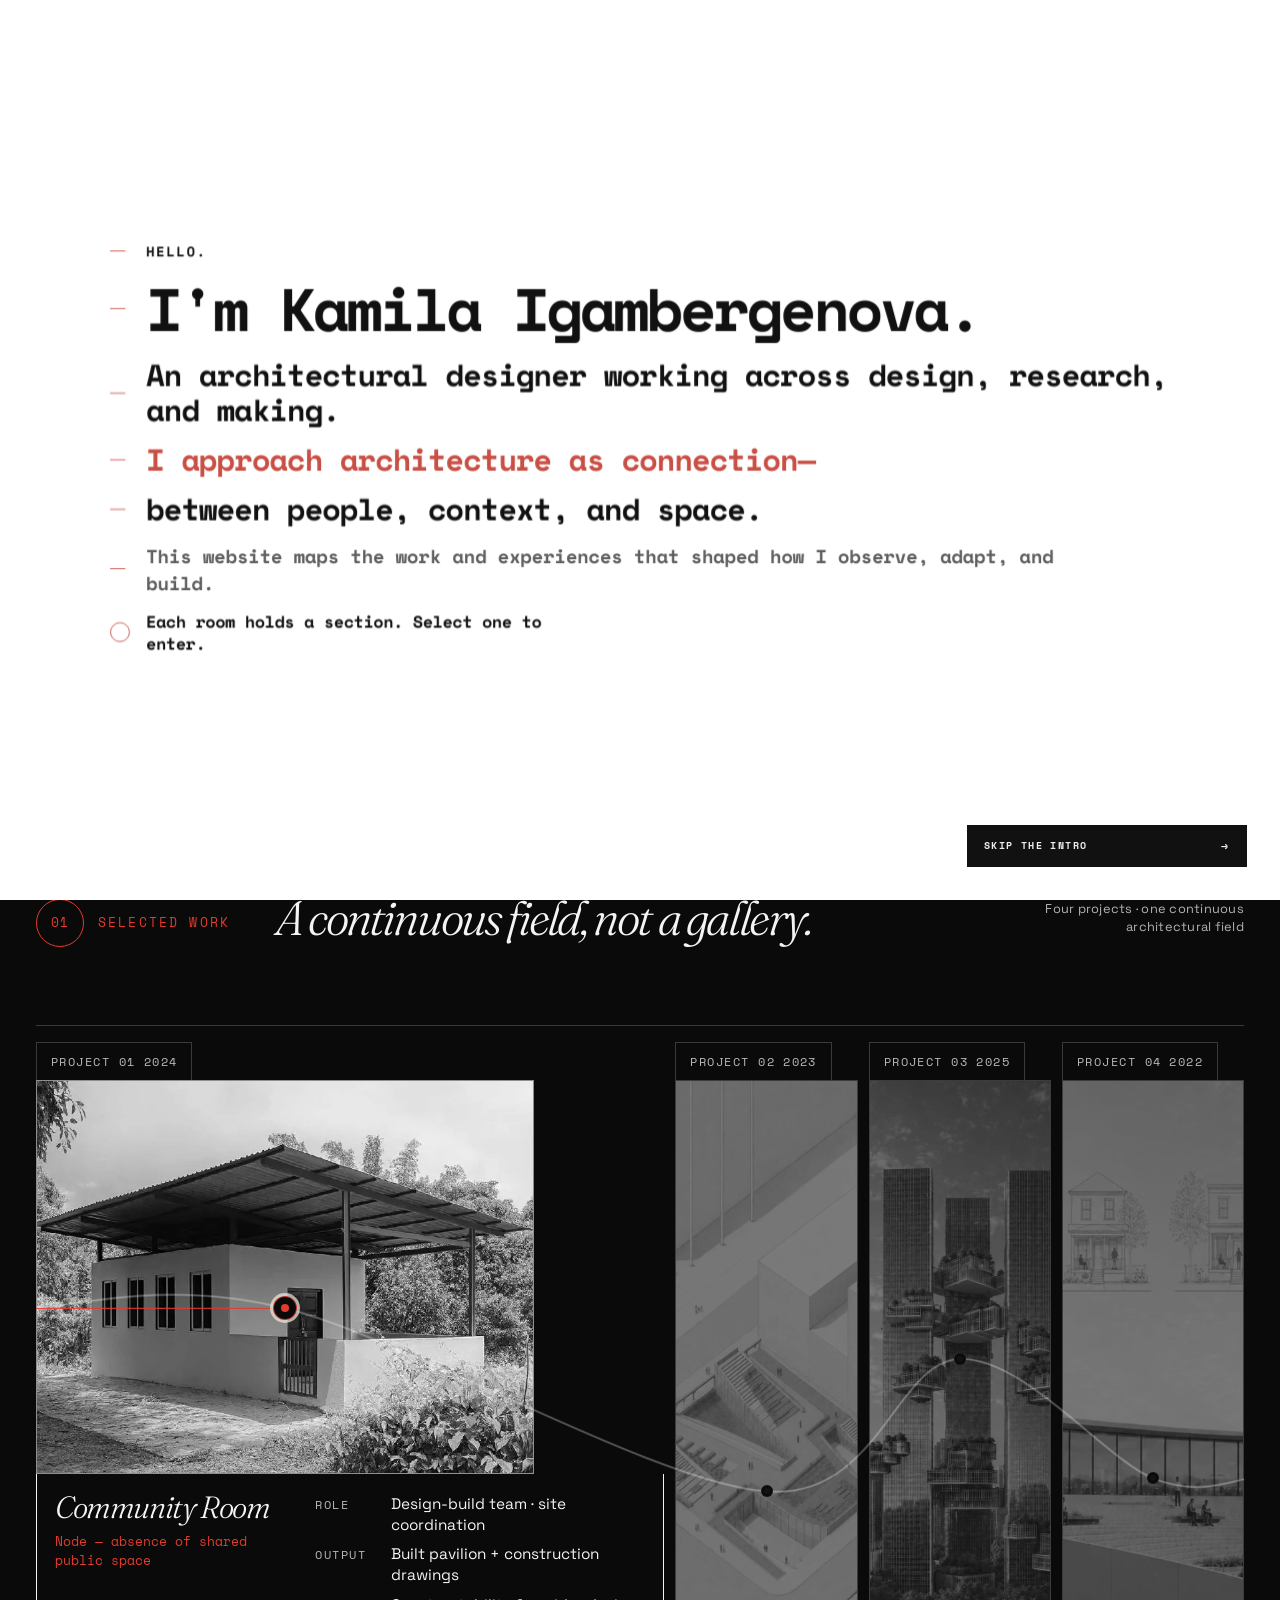
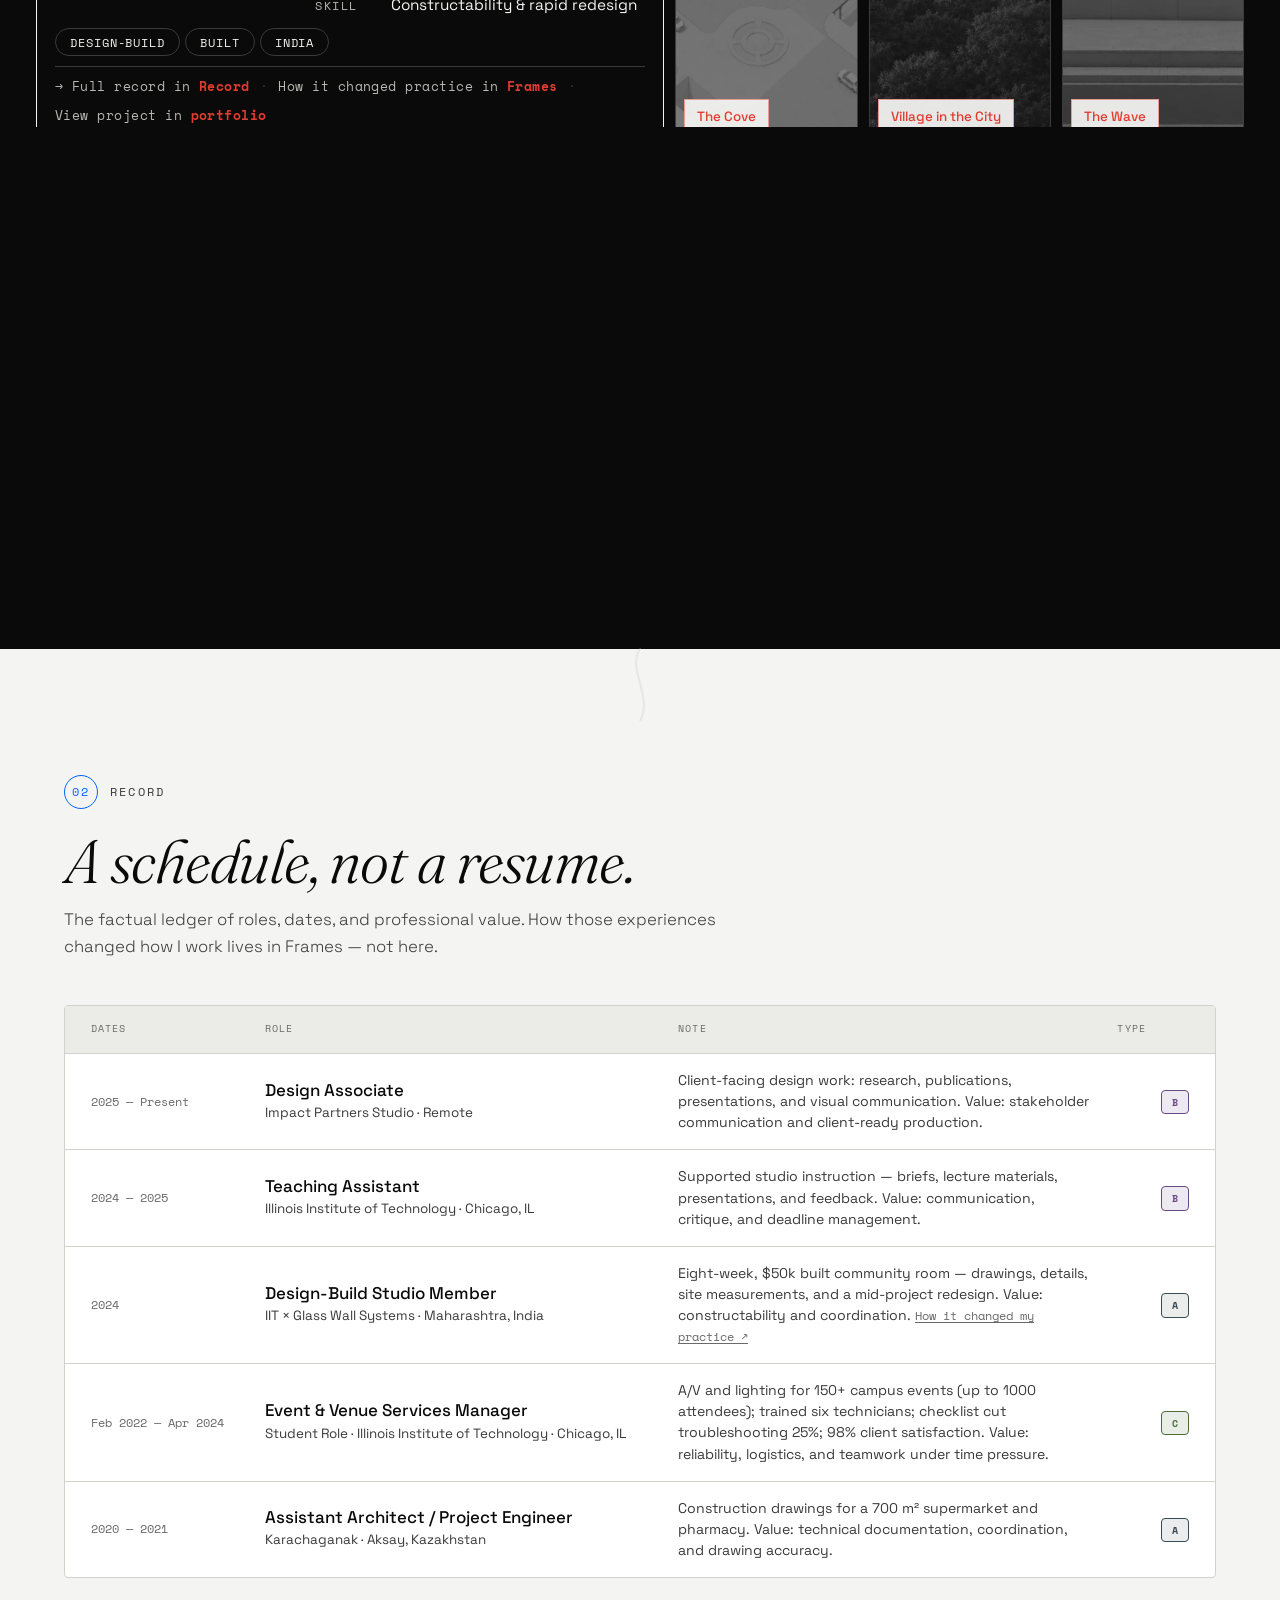
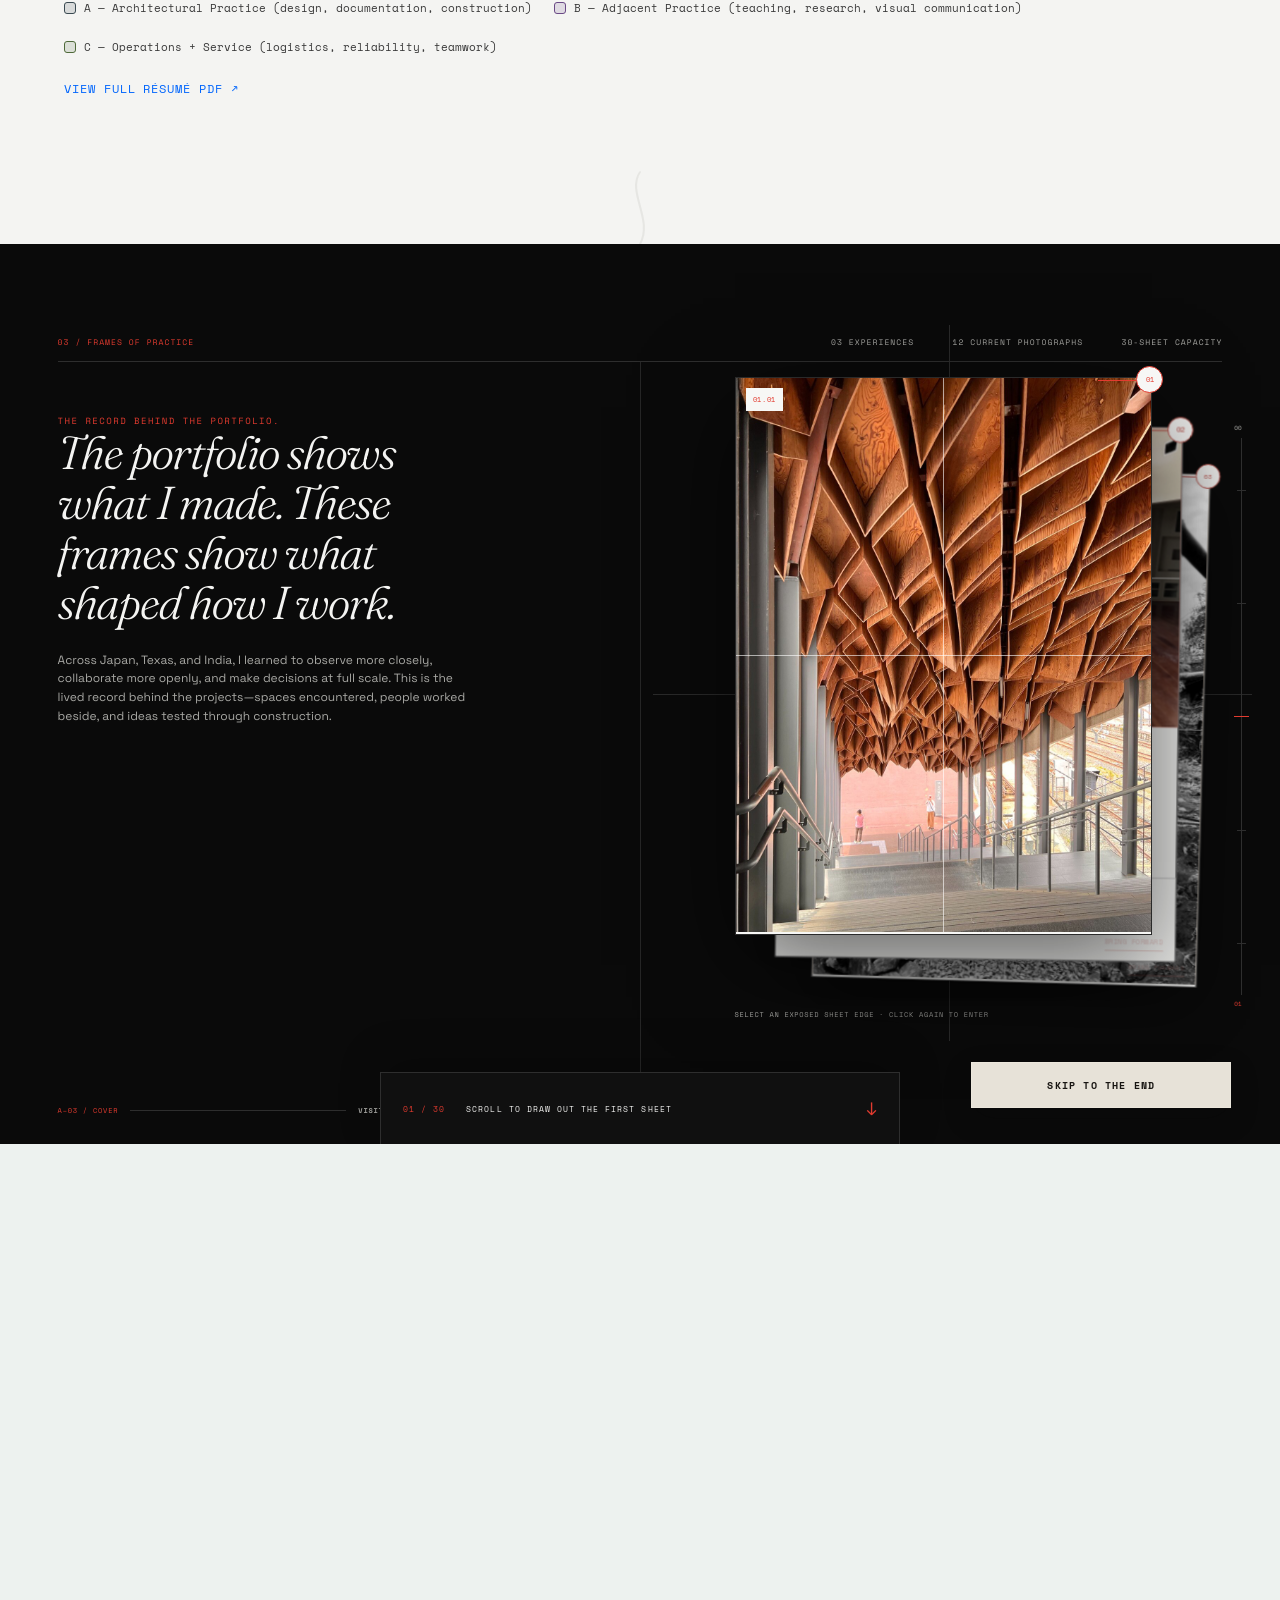
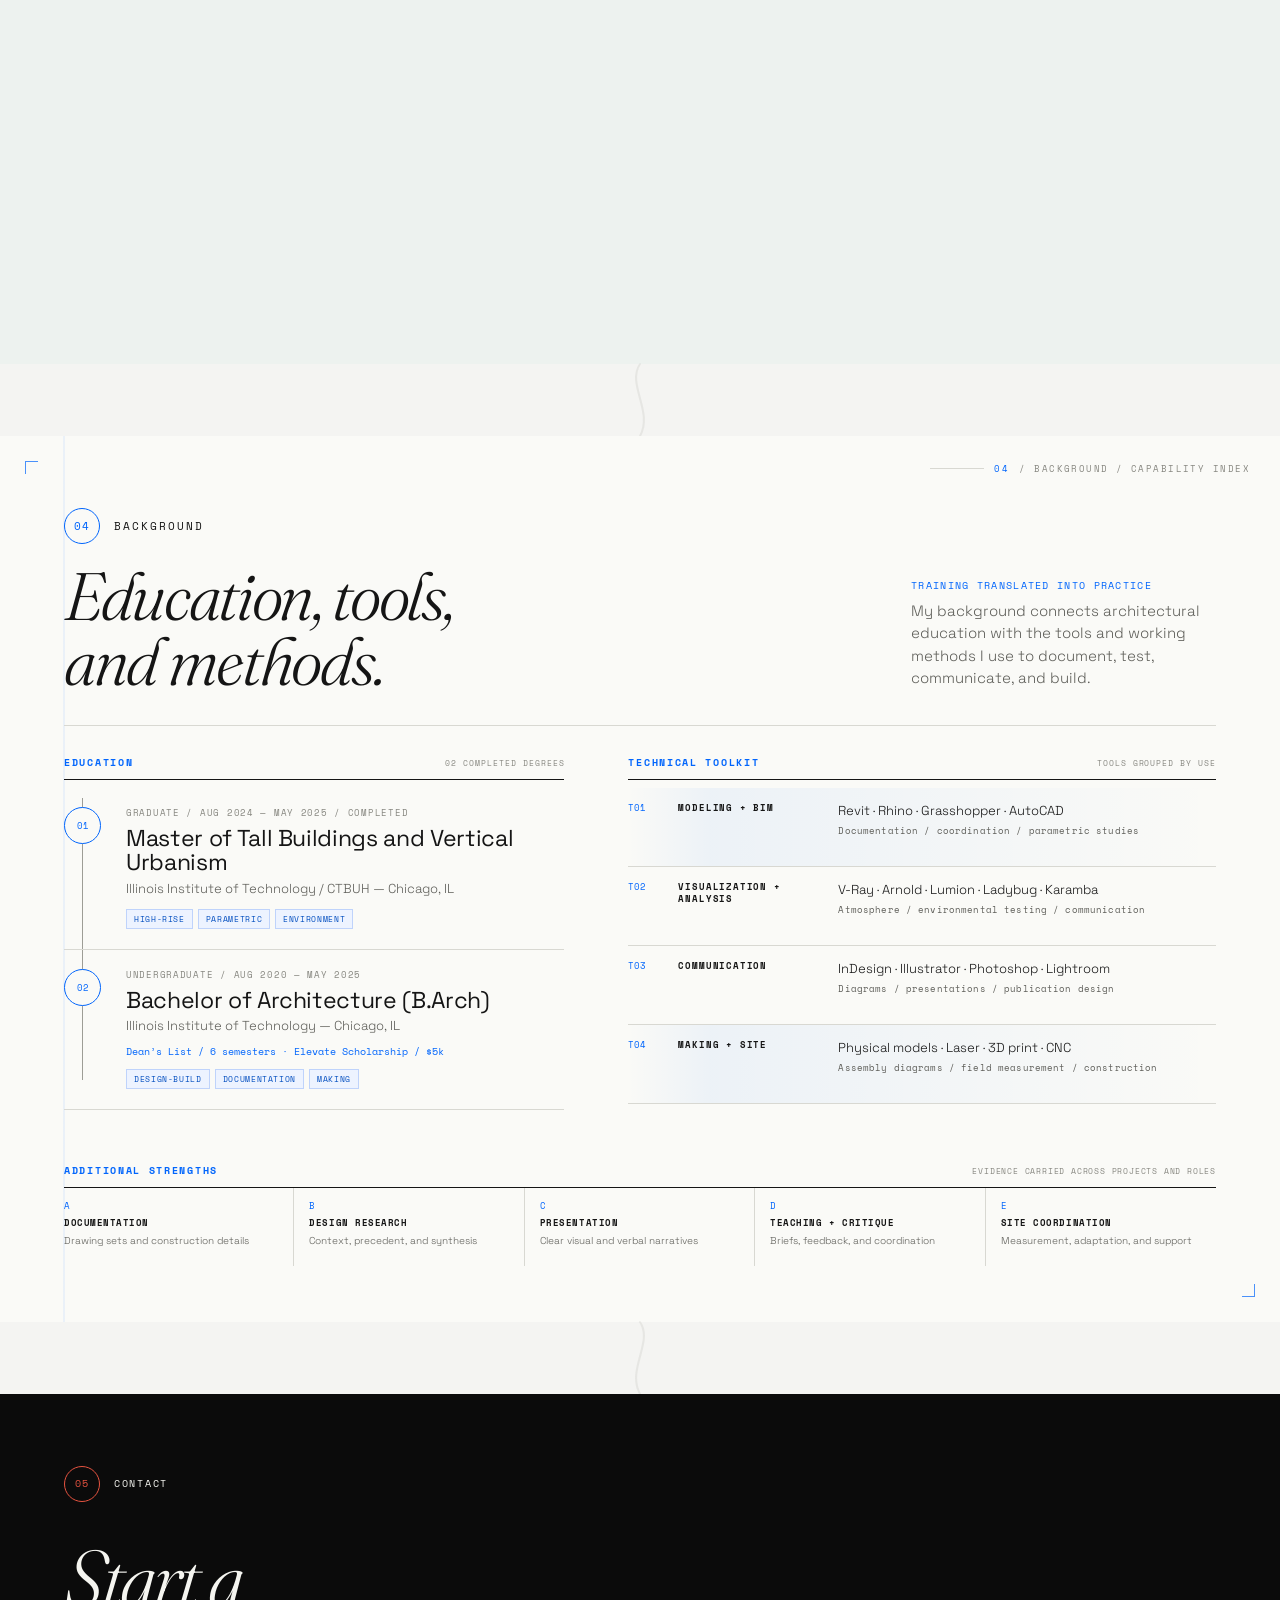
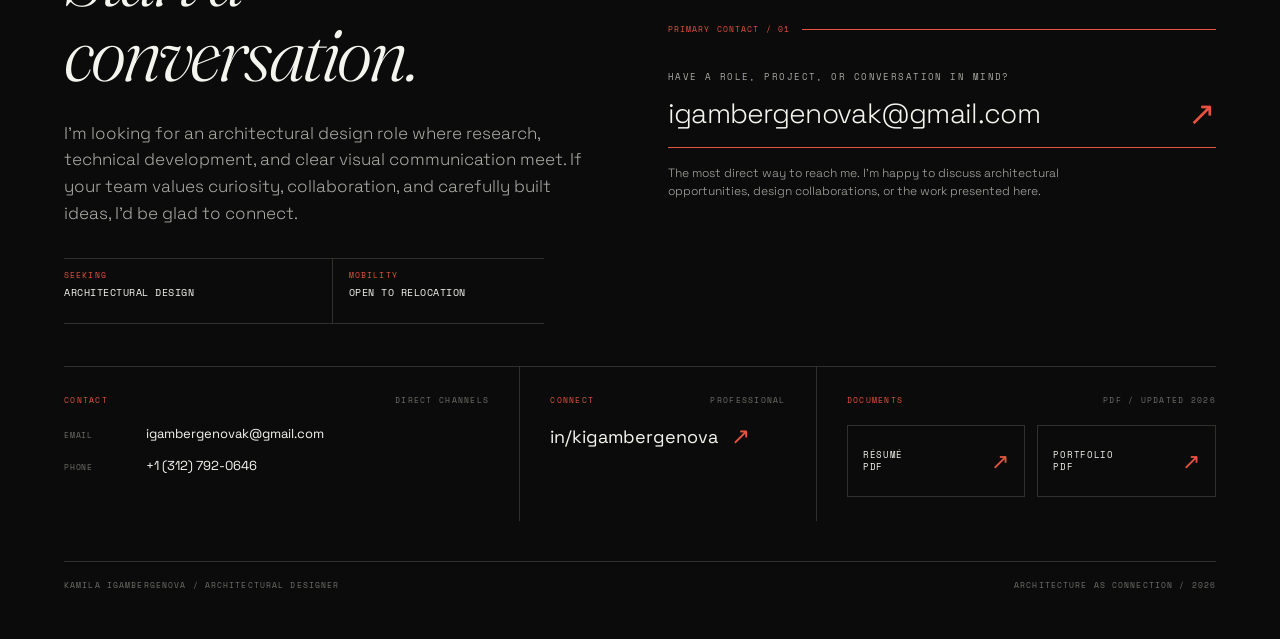
==== commit f4cbeba7: "..." ====
--- a/index.html
+++ b/index.html
@@ -114,13 +114,13 @@
       <p class="hero__eyebrow">Kamila Igambergenova · Architectural Designer</p>
       <h1 class="hero__title">
         <span class="line">Architectural designer connecting</span>
-        <span class="line">spatial thinking with <span class="accent">real-world experience</span><svg class="knot knot--title" viewBox="0 0 60 30" aria-hidden="true"><circle cx="23" cy="15" r="10"/><circle cx="37" cy="15" r="10"/><line x1="0" y1="15" x2="13" y2="15"/><line x1="47" y1="15" x2="60" y2="15"/></svg></span>
+        <span class="line"><span class="accent">concept, communication, and construction.<circle cx="23" cy="15" r="10"/><circle cx="37" cy="15" r="10"/><line x1="0" y1="15" x2="13" y2="15"/><line x1="47" y1="15" x2="60" y2="15"/></svg></span>
       </h1>
       <div class="hero__rule"></div>
       <p class="hero__lede">
-        My work is shaped by architectural design, design-build construction, research, teaching, documentation, and visual communication. Across these settings, I learned to observe carefully, communicate clearly, and adapt design ideas to people, constraints, and real conditions.
+        With a B.Arch and a Master of Tall Buildings and Vertical Urbanism, I bring experience across design-build, technical documentation, research, teaching, and visual communication. I translate complex conditions into clear spatial strategies and adapt ideas to people, constraints, and real conditions.
       </p>
-      <p class="hero__seeking">Seeking early-career Architectural Designer and Junior Designer opportunities.</p>
+      <p class="hero__seeking">Seeking Architectural Designer and Junior Designer opportunities.</p>
       <div class="hero__ctas">
         <a class="hero__enter" href="#selected-work"><span class="cross">+</span> View Selected Work</a>
         <a class="hero__enter hero__enter--ghost" href="assets/Resume_Kamila_Igambergenova.pdf" target="_blank" rel="noopener">Résumé PDF ↗</a>
--- a/css/style.css
+++ b/css/style.css
@@ -212,7 +212,7 @@
 }
 .hero__seeking {
   margin-top: 16px; max-width: 48ch;
-  font-family: var(--mono); font-size: 0.78rem; letter-spacing: 0.02em;
+  font-family: var(--mono); font-size: 0.95rem; letter-spacing: 0.025em;
   color: var(--ink); line-height: 1.5;
 }
 .hero__ctas { display: flex; flex-wrap: wrap; gap: 10px 22px; margin-top: clamp(22px, 3.5vh, 36px); }
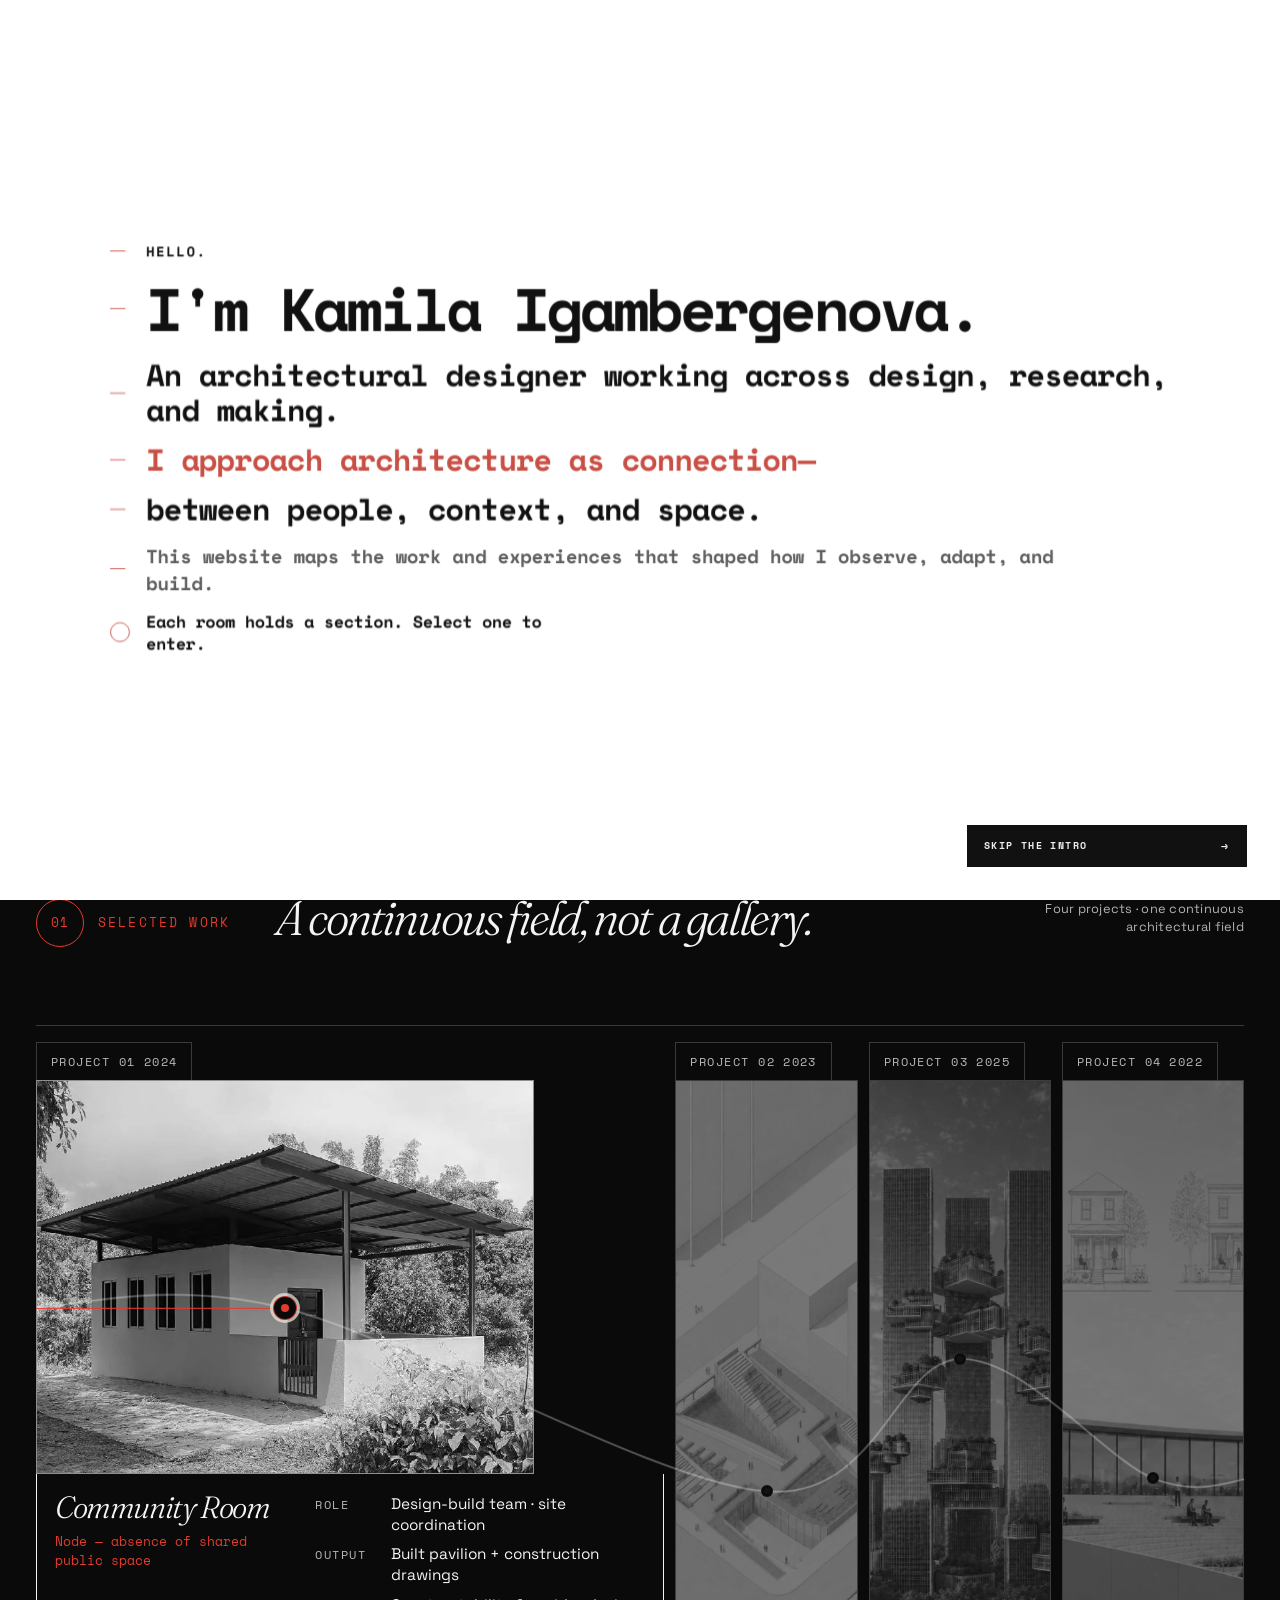
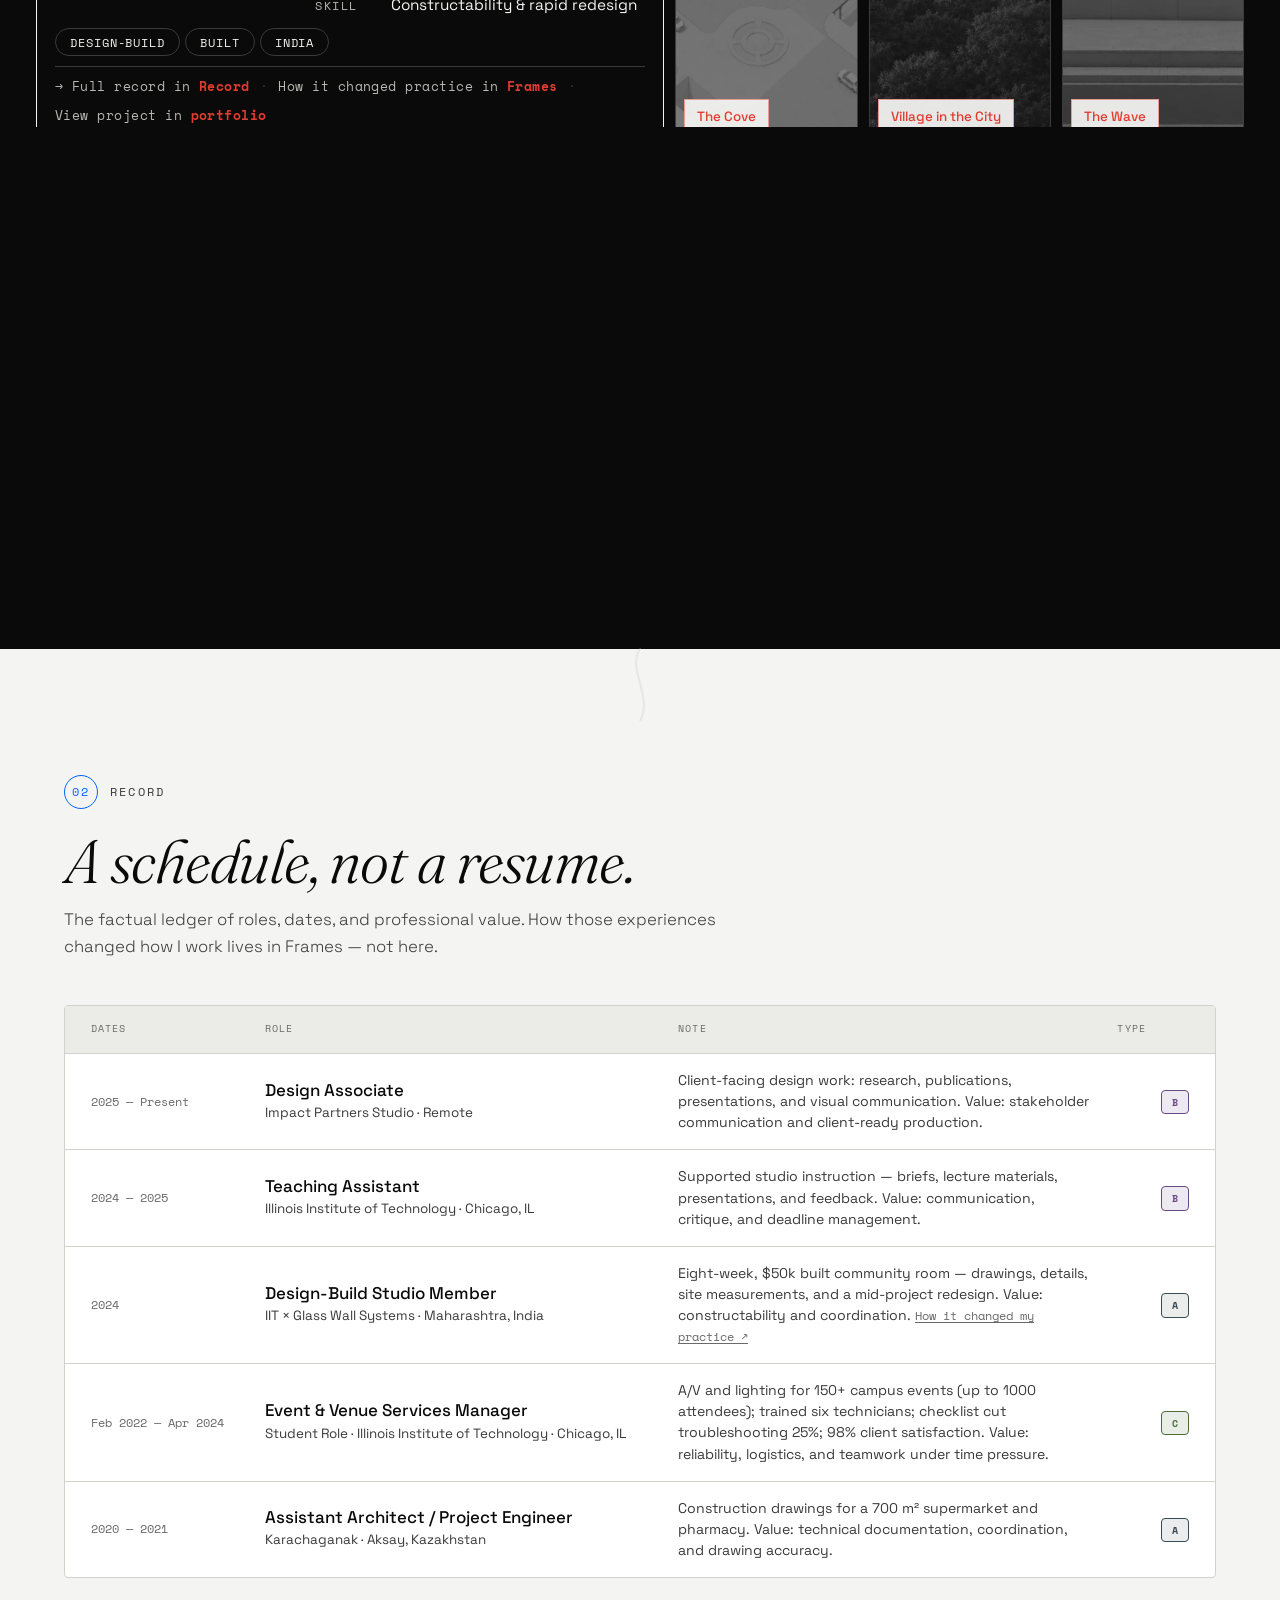
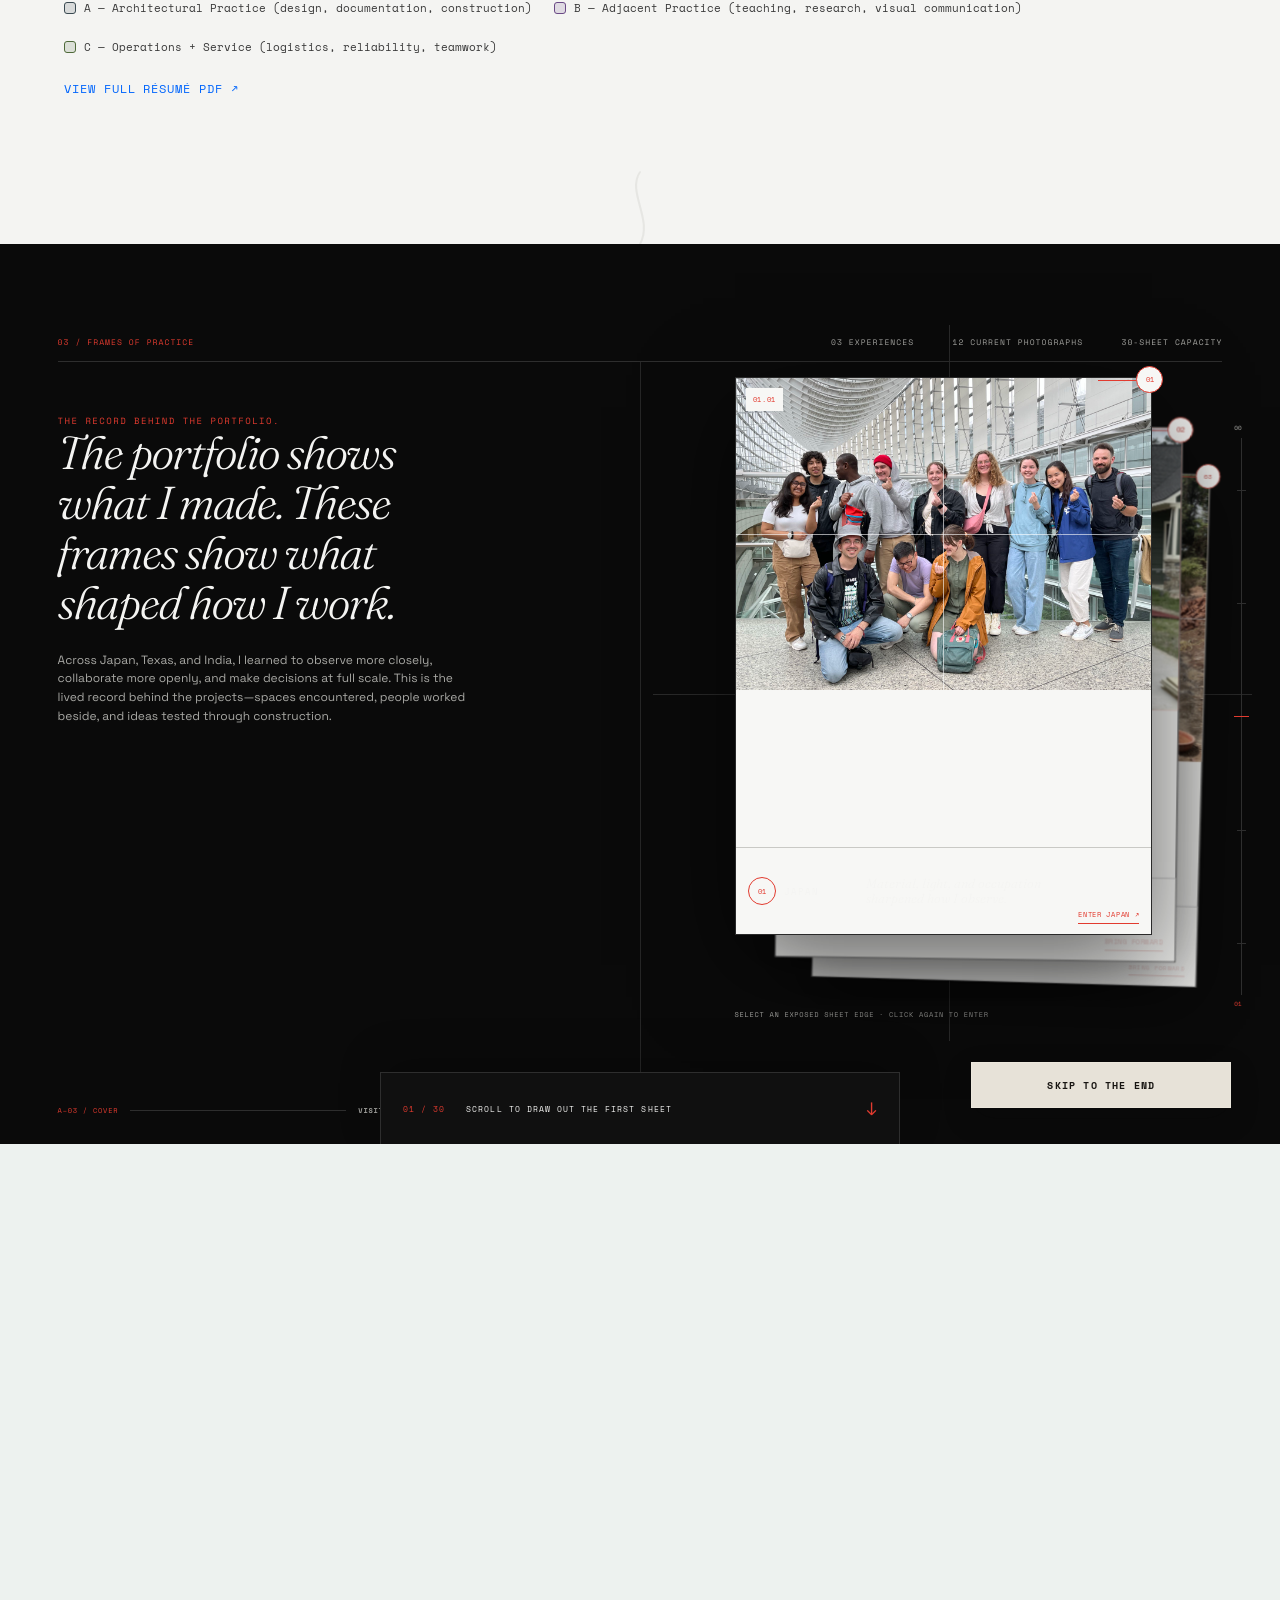
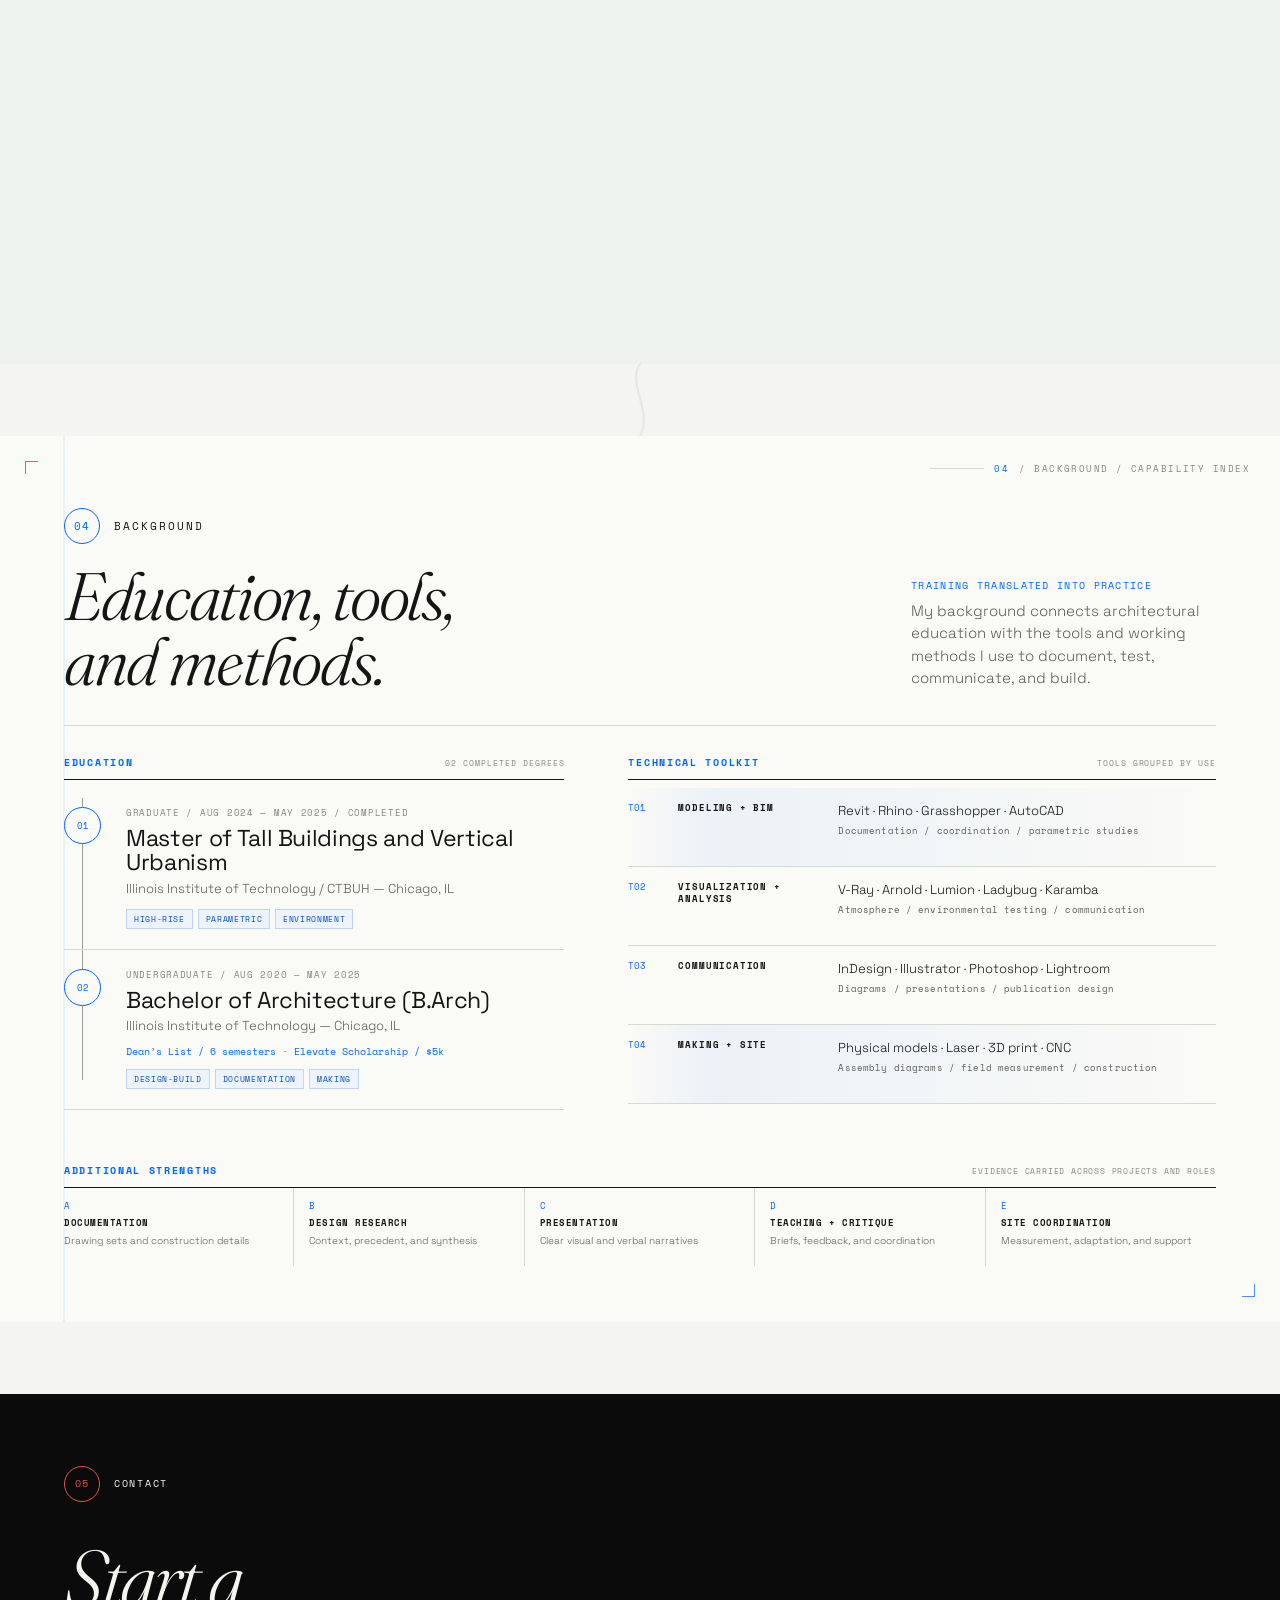
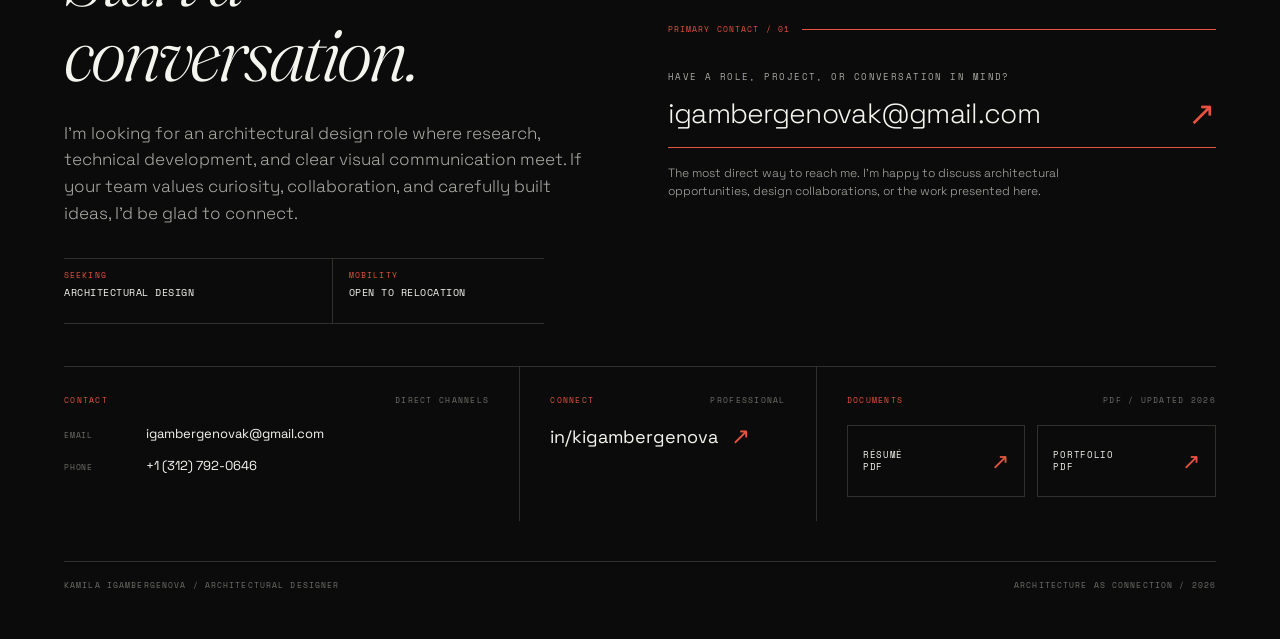
==== commit 46806baa: "frames of practice" ====
--- a/index.html
+++ b/index.html
@@ -407,7 +407,7 @@
   <script src="js/main.js?v=20260729e"></script>
   <script src="js/connection-nav.js?v=20260729f"></script>
   <script src="js/selected-work.js?v=20260729d"></script>
-  <script src="js/frames-extra-photos.js?v=20260721"></script>
-  <script src="js/frames-of-practice.js?v=20260729g"></script>
+  <script src="js/frames-photos.js?v=20260807e"></script>
+  <script src="js/frames-of-practice.js?v=20260807a"></script>
 </body>
 </html>
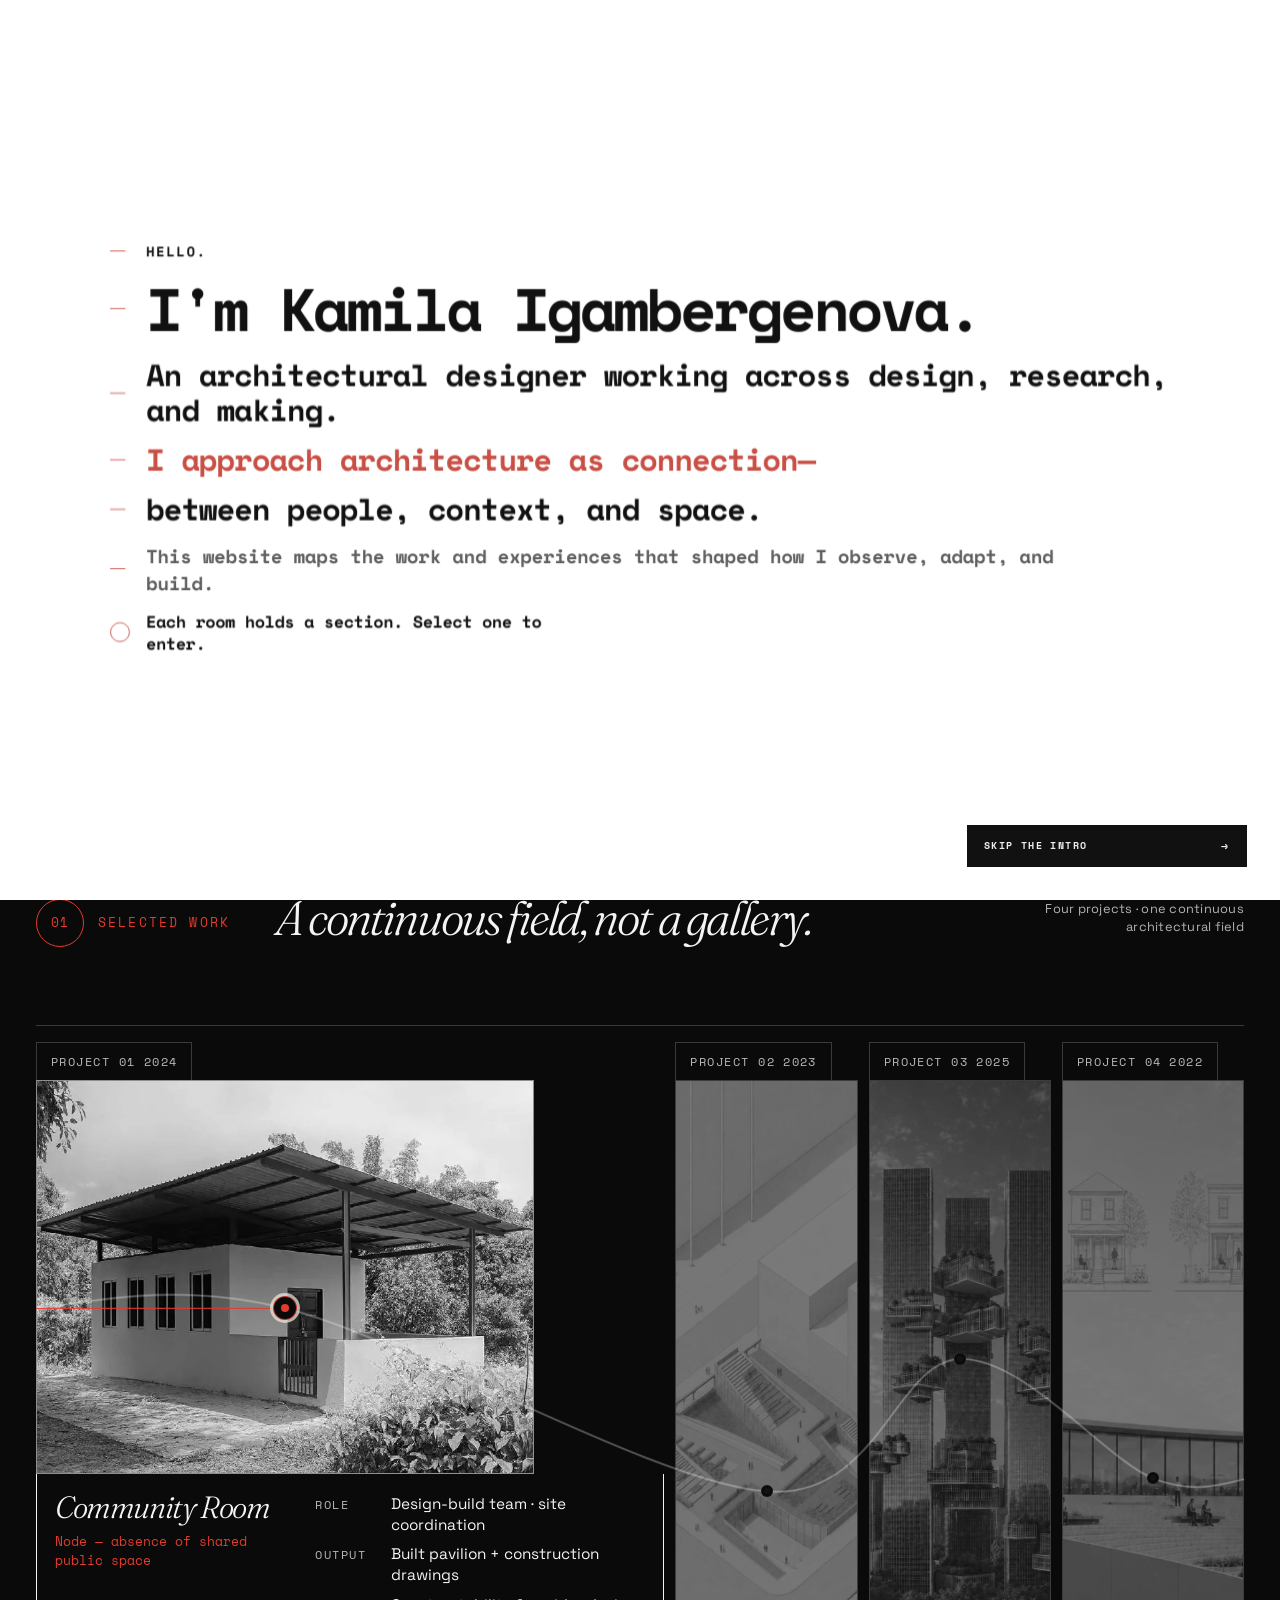
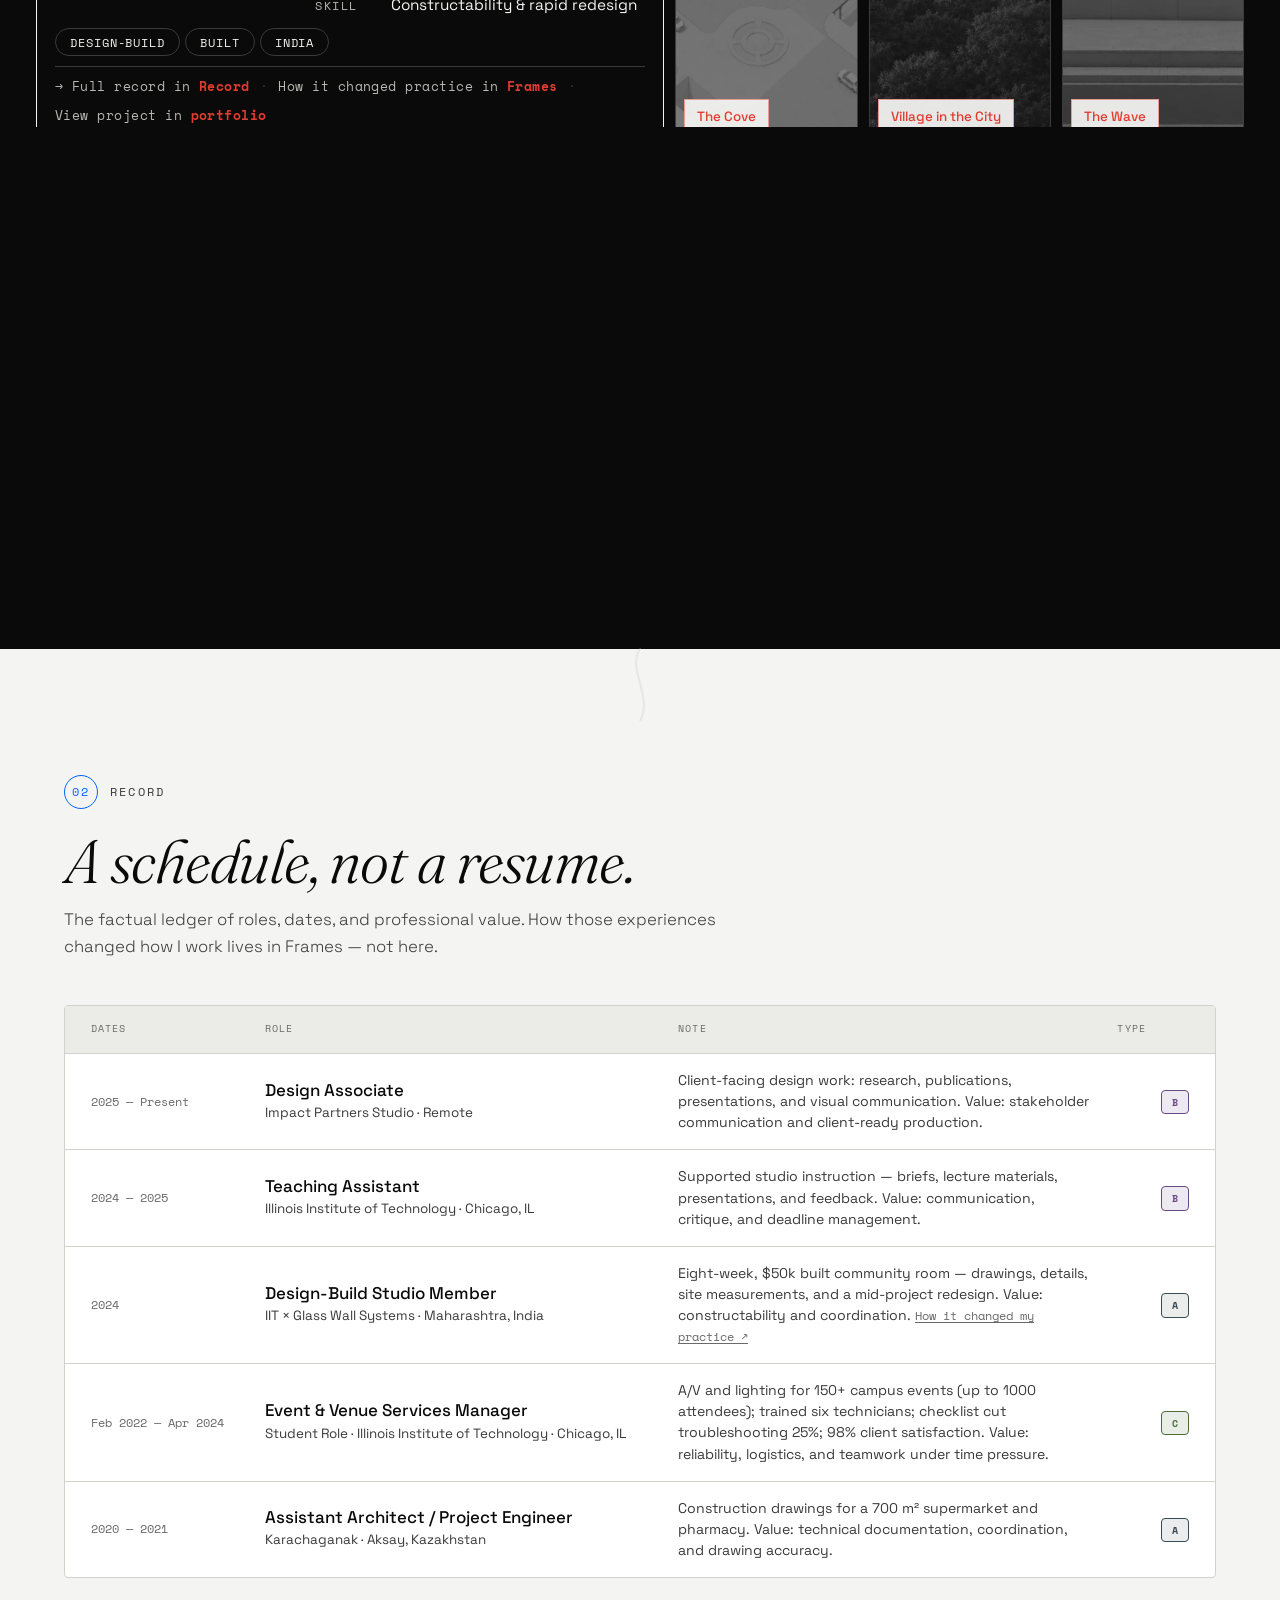
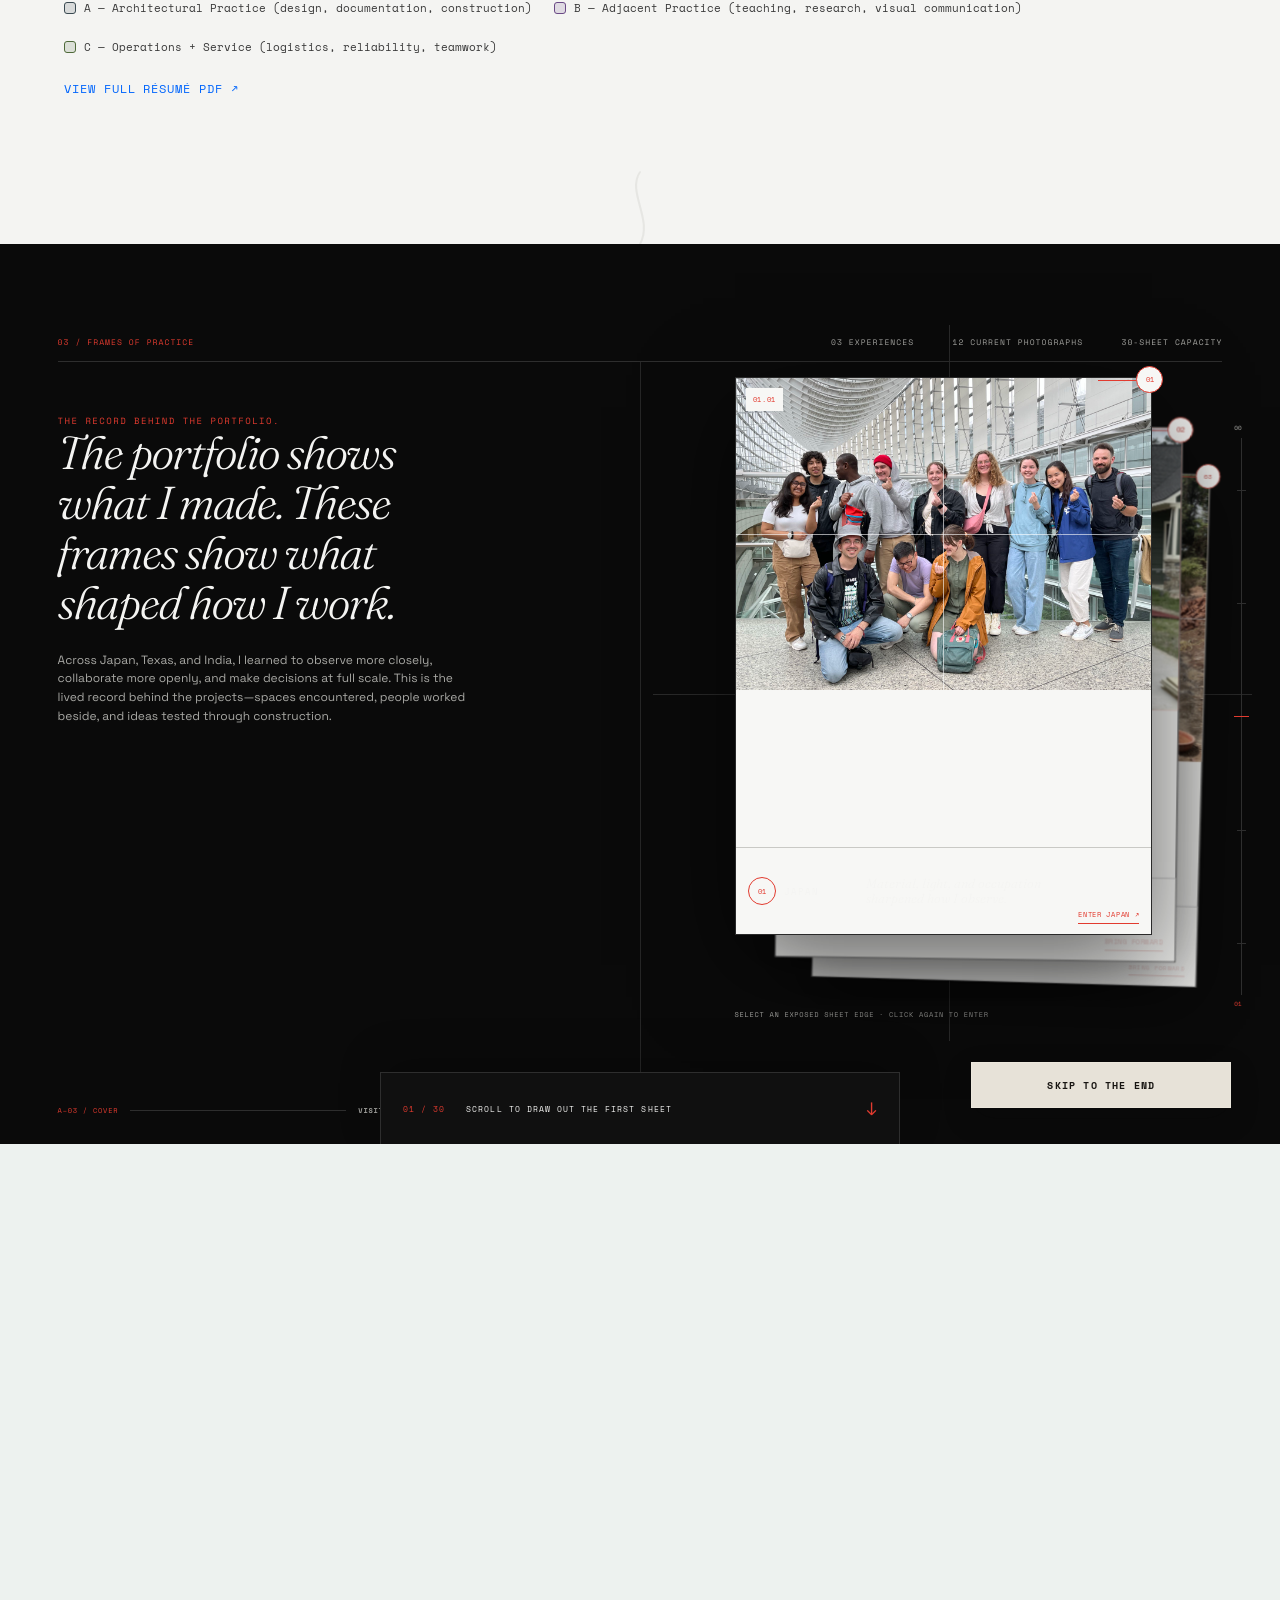
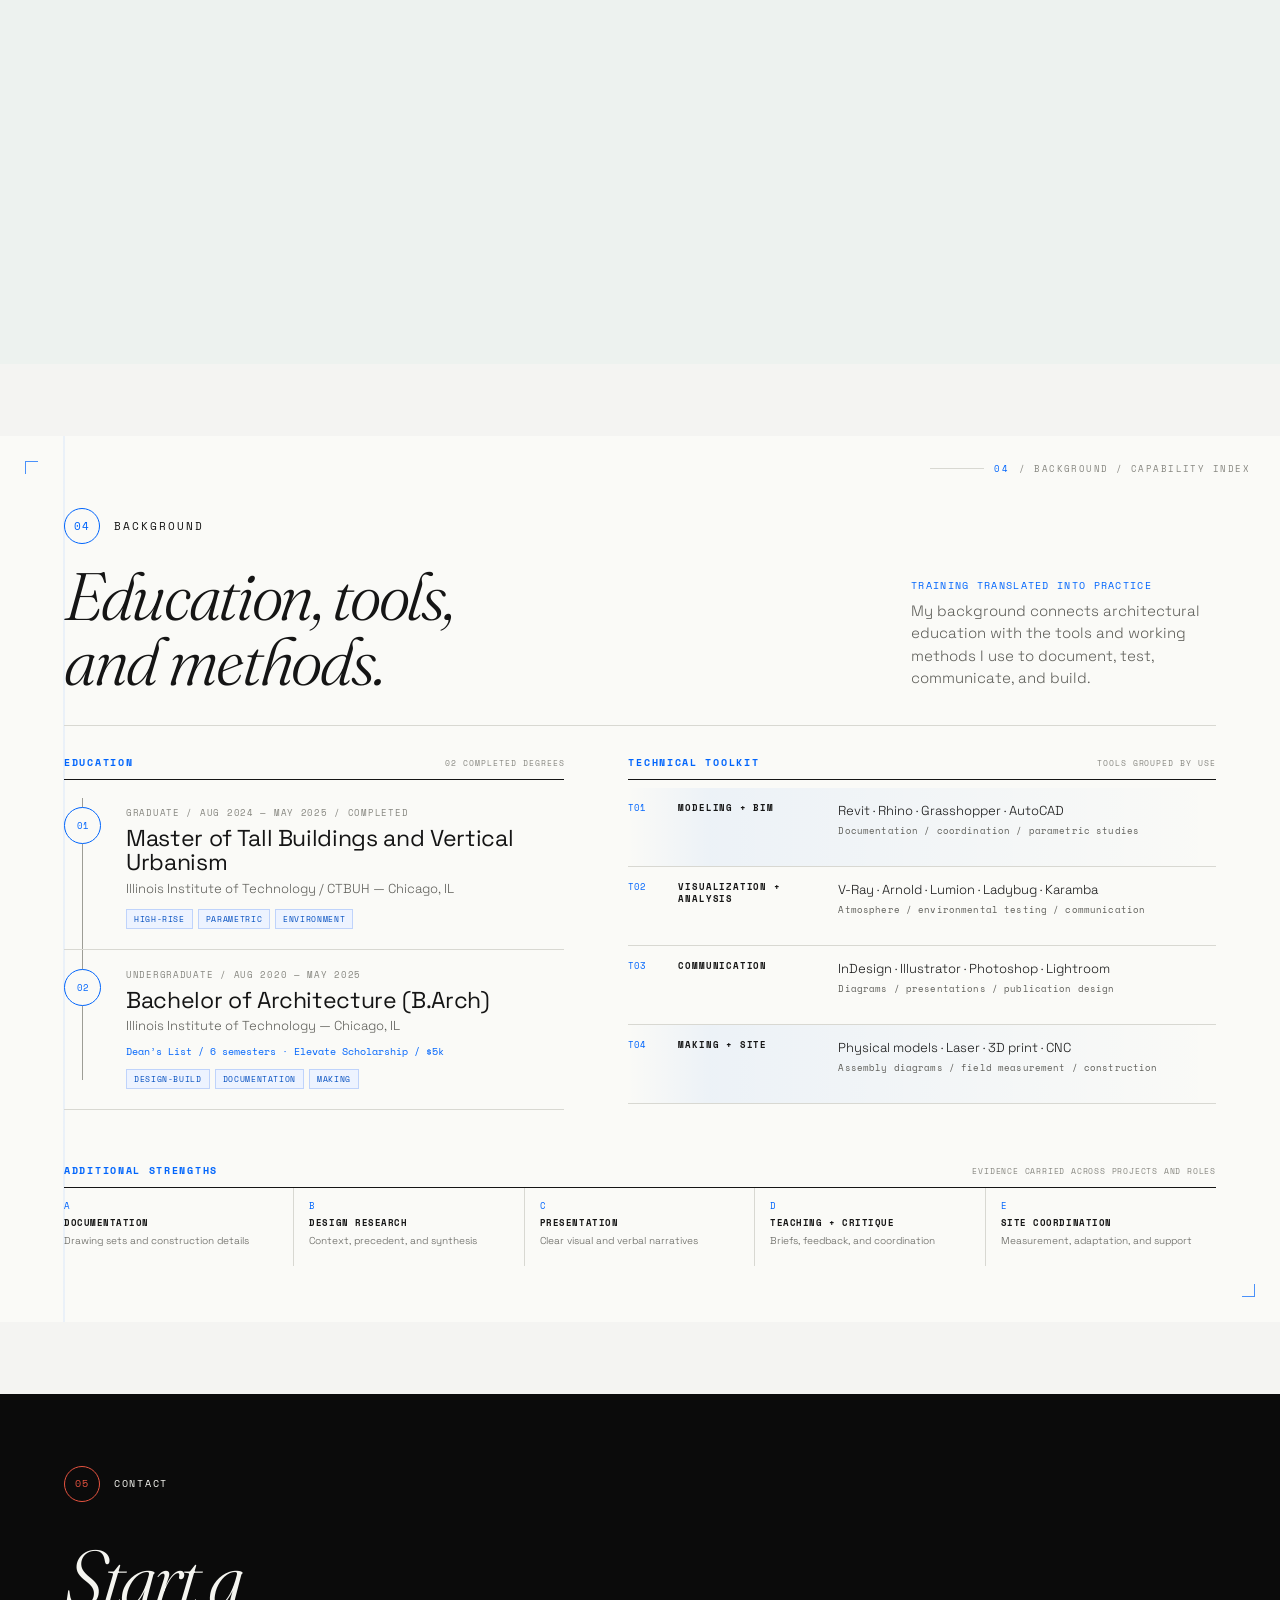
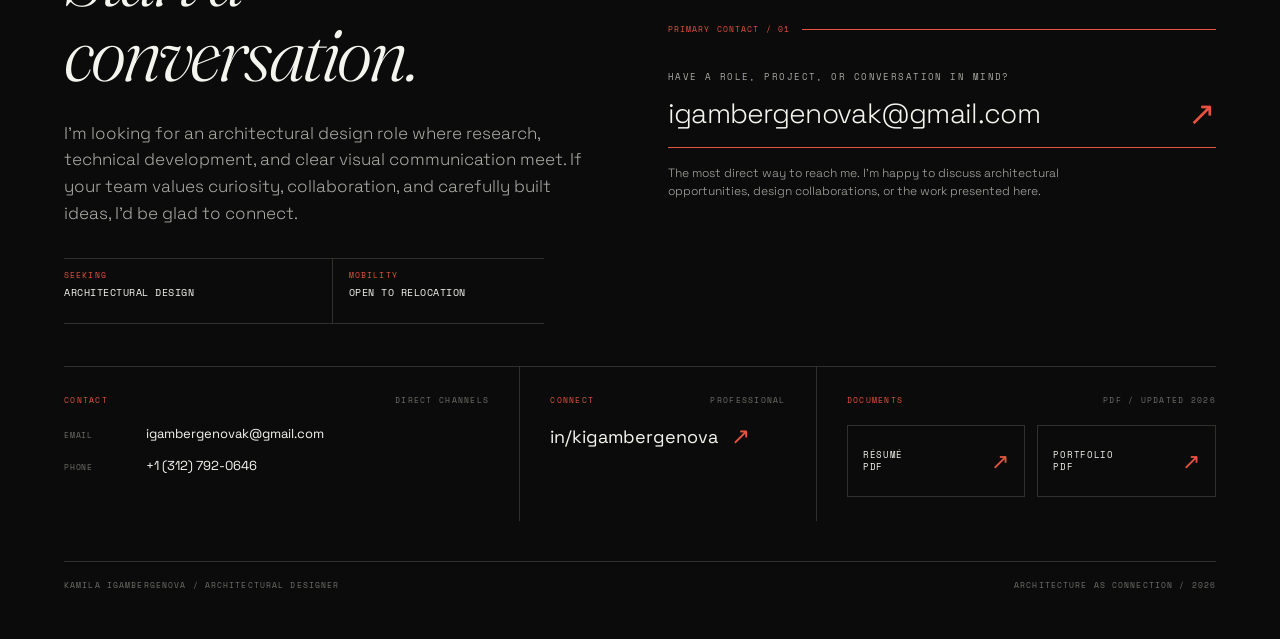
==== commit 4ca6fe84: "last polish" ====
--- a/index.html
+++ b/index.html
@@ -10,7 +10,7 @@
   <link href="https://fonts.googleapis.com/css2?family=Fraunces:ital,opsz,wght@0,9..144,300..900;1,9..144,300..700&family=Space+Grotesk:wght@300..700&family=Space+Mono:ital,wght@0,400;0,700;1,400&display=swap" rel="stylesheet" />
   <link rel="stylesheet" href="css/style.css?v=20260729g" />
   <link rel="stylesheet" href="css/selected-work.css?v=20260729f" />
-  <link rel="stylesheet" href="css/frames-of-practice.css?v=20260725e" />
+  <link rel="stylesheet" href="css/frames-of-practice.css?v=20260811b" />
   <link rel="stylesheet" href="css/connection-nav.css?v=20260729c" />
   <link rel="stylesheet" href="css/index-theme.css?v=20260729g" />
   <link rel="stylesheet" href="css/background-section.css?v=20260729f" />
@@ -409,5 +409,6 @@
   <script src="js/selected-work.js?v=20260729d"></script>
   <script src="js/frames-photos.js?v=20260807e"></script>
   <script src="js/frames-of-practice.js?v=20260807a"></script>
+  <script src="js/frames-caption-fit.js?v=20260811a"></script>
 </body>
 </html>
--- a/css/frames-of-practice.css
+++ b/css/frames-of-practice.css
@@ -184,3 +184,77 @@
   justify-self: center;
   letter-spacing: 0.12em;
 }
+
+/* ---- long sheet notes: grow caption, push photo down (no text scroll) ---- */
+#frames-of-practice-root .caption {
+  max-height: none !important;
+  overflow: visible !important;
+}
+#frames-of-practice-root .caption.top-center {
+  top: 7.5%;
+  width: min(640px, 56vw);
+}
+#frames-of-practice-root .caption.bottom-center {
+  width: min(640px, 56vw);
+}
+#frames-of-practice-root .caption.top-center:after {
+  height: 18px;
+  top: calc(100% + 6px);
+}
+#frames-of-practice-root .caption.top-center:before {
+  top: calc(100% + 24px);
+}
+#frames-of-practice-root .caption p {
+  max-width: 42ch;
+}
+#frames-of-practice-root .caption.top-center p,
+#frames-of-practice-root .caption.bottom-center p {
+  max-width: 58ch;
+}
+
+/* Frame position/size set by js/frames-caption-fit.js via --fit-* vars */
+#frames-of-practice-root .spatial-frame.active.fit-adjusted {
+  top: var(--fit-frame-top, 58%) !important;
+}
+#frames-of-practice-root .spatial-frame.active.fit-adjusted .image-plane img {
+  max-height: var(--fit-img-max, 48svh) !important;
+}
+
+/* Native image size — no grey/white placeholder mat behind photos */
+#frames-of-practice-root .image-plane {
+  background: transparent !important;
+  width: fit-content !important;
+  max-width: 100%;
+  margin-inline: auto;
+}
+#frames-of-practice-root .image-plane img {
+  width: auto !important;
+  height: auto !important;
+  max-width: min(100%, 72vw);
+  max-height: 59svh;
+  object-fit: contain;
+  background: transparent !important;
+}
+#frames-of-practice-root .spatial-frame.active {
+  width: fit-content !important;
+  max-width: min(76vw, 720px);
+}
+#frames-of-practice-root .spatial-frame.active.portrait {
+  max-width: min(52vw, 480px);
+}
+#frames-of-practice-root .spatial-frame.portrait .image-plane img {
+  max-height: 64svh;
+}
+#frames-of-practice-root .spatial-frame.active.fit-adjusted .image-plane img {
+  max-height: var(--fit-img-max, 48svh) !important;
+}
+
+@media (width <= 760px) {
+  #frames-of-practice-root .image-plane img {
+    max-width: min(100%, 88vw);
+    max-height: 48svh;
+  }
+  #frames-of-practice-root .spatial-frame.active.fit-adjusted .image-plane img {
+    max-height: var(--fit-img-max, 38svh) !important;
+  }
+}
